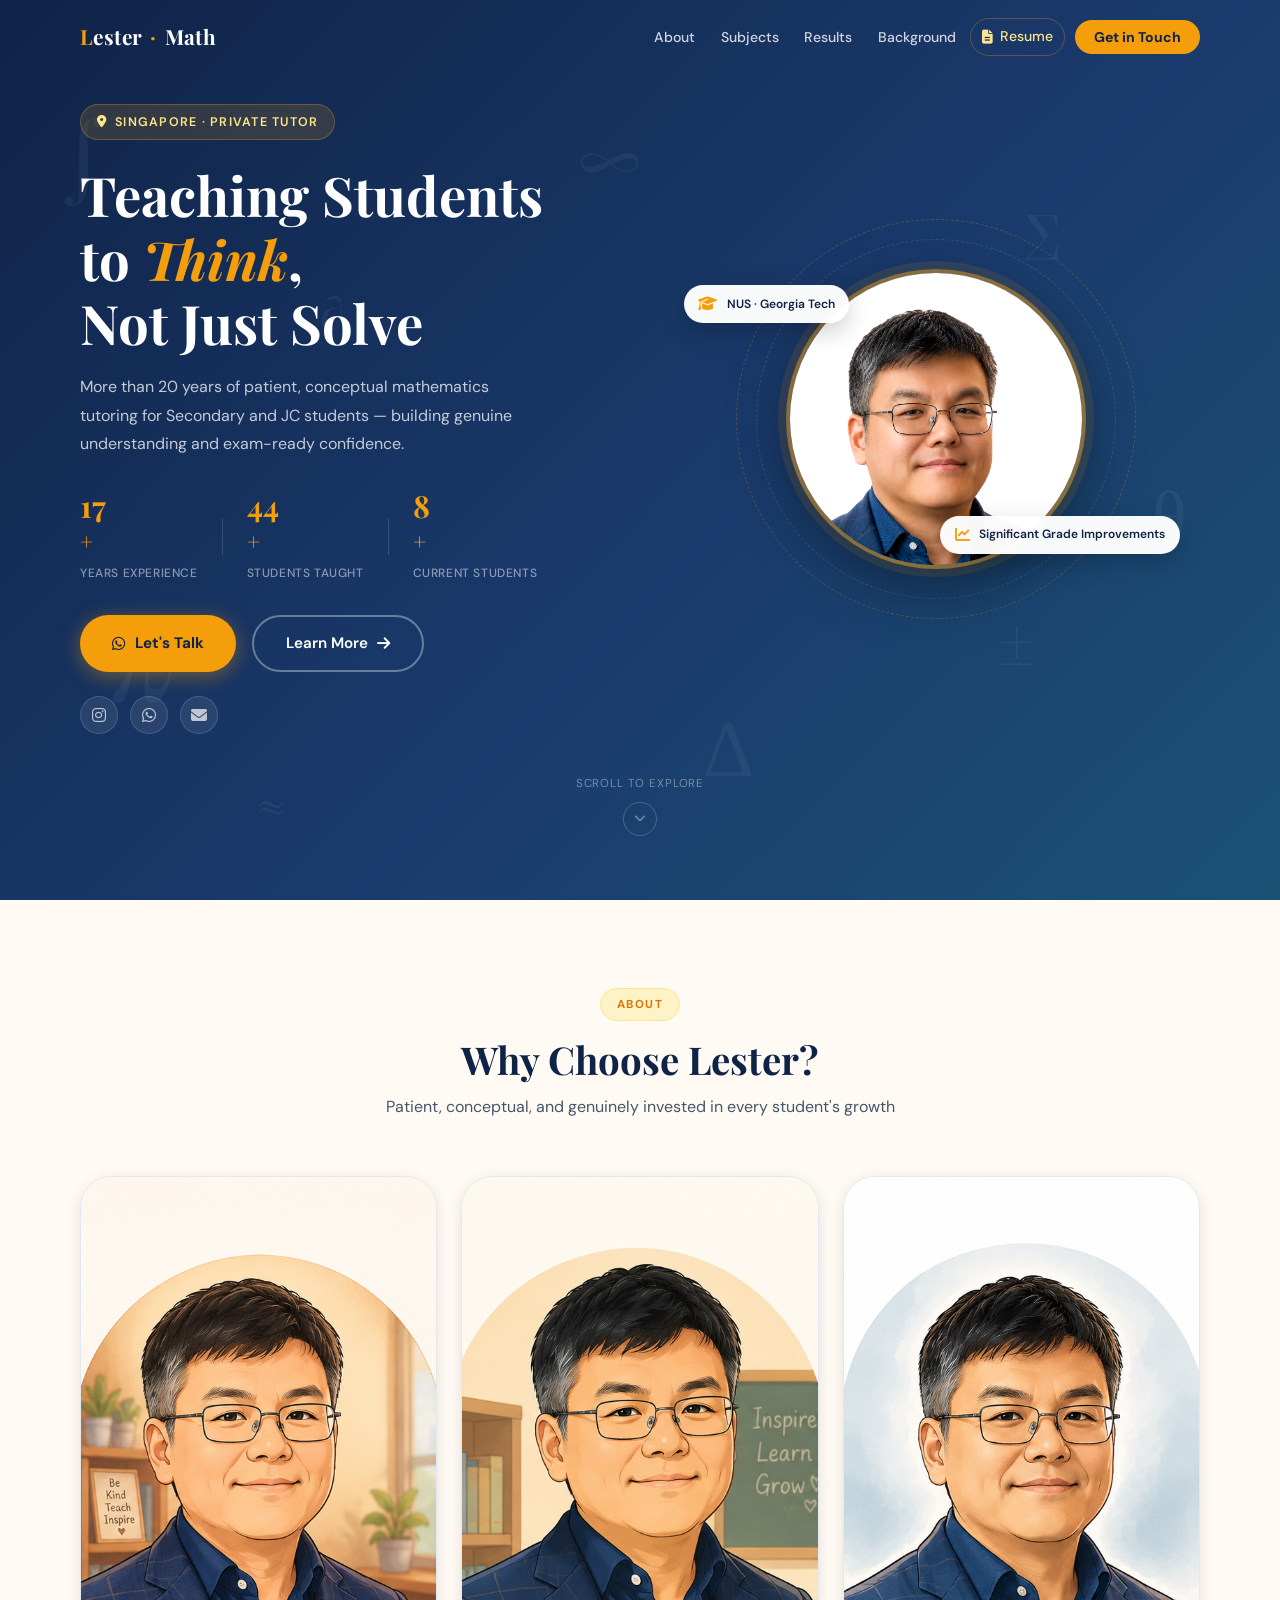
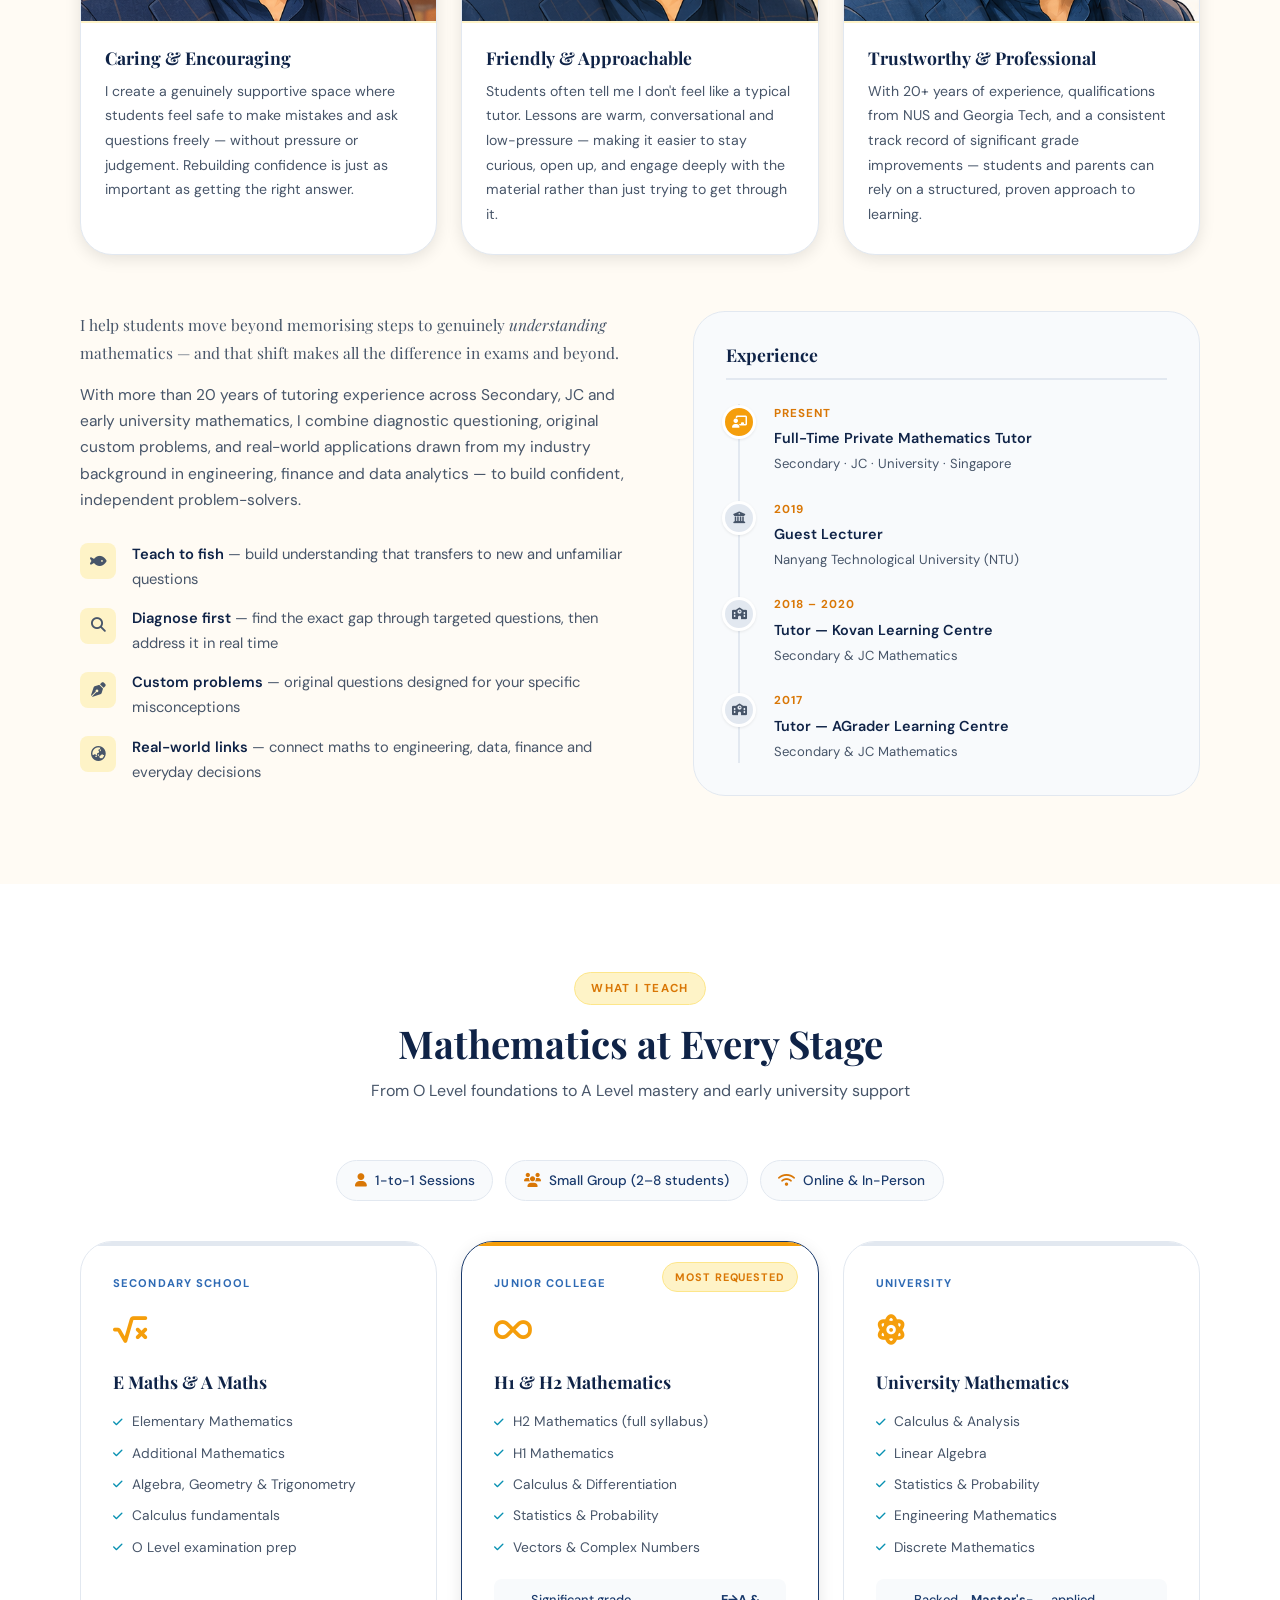
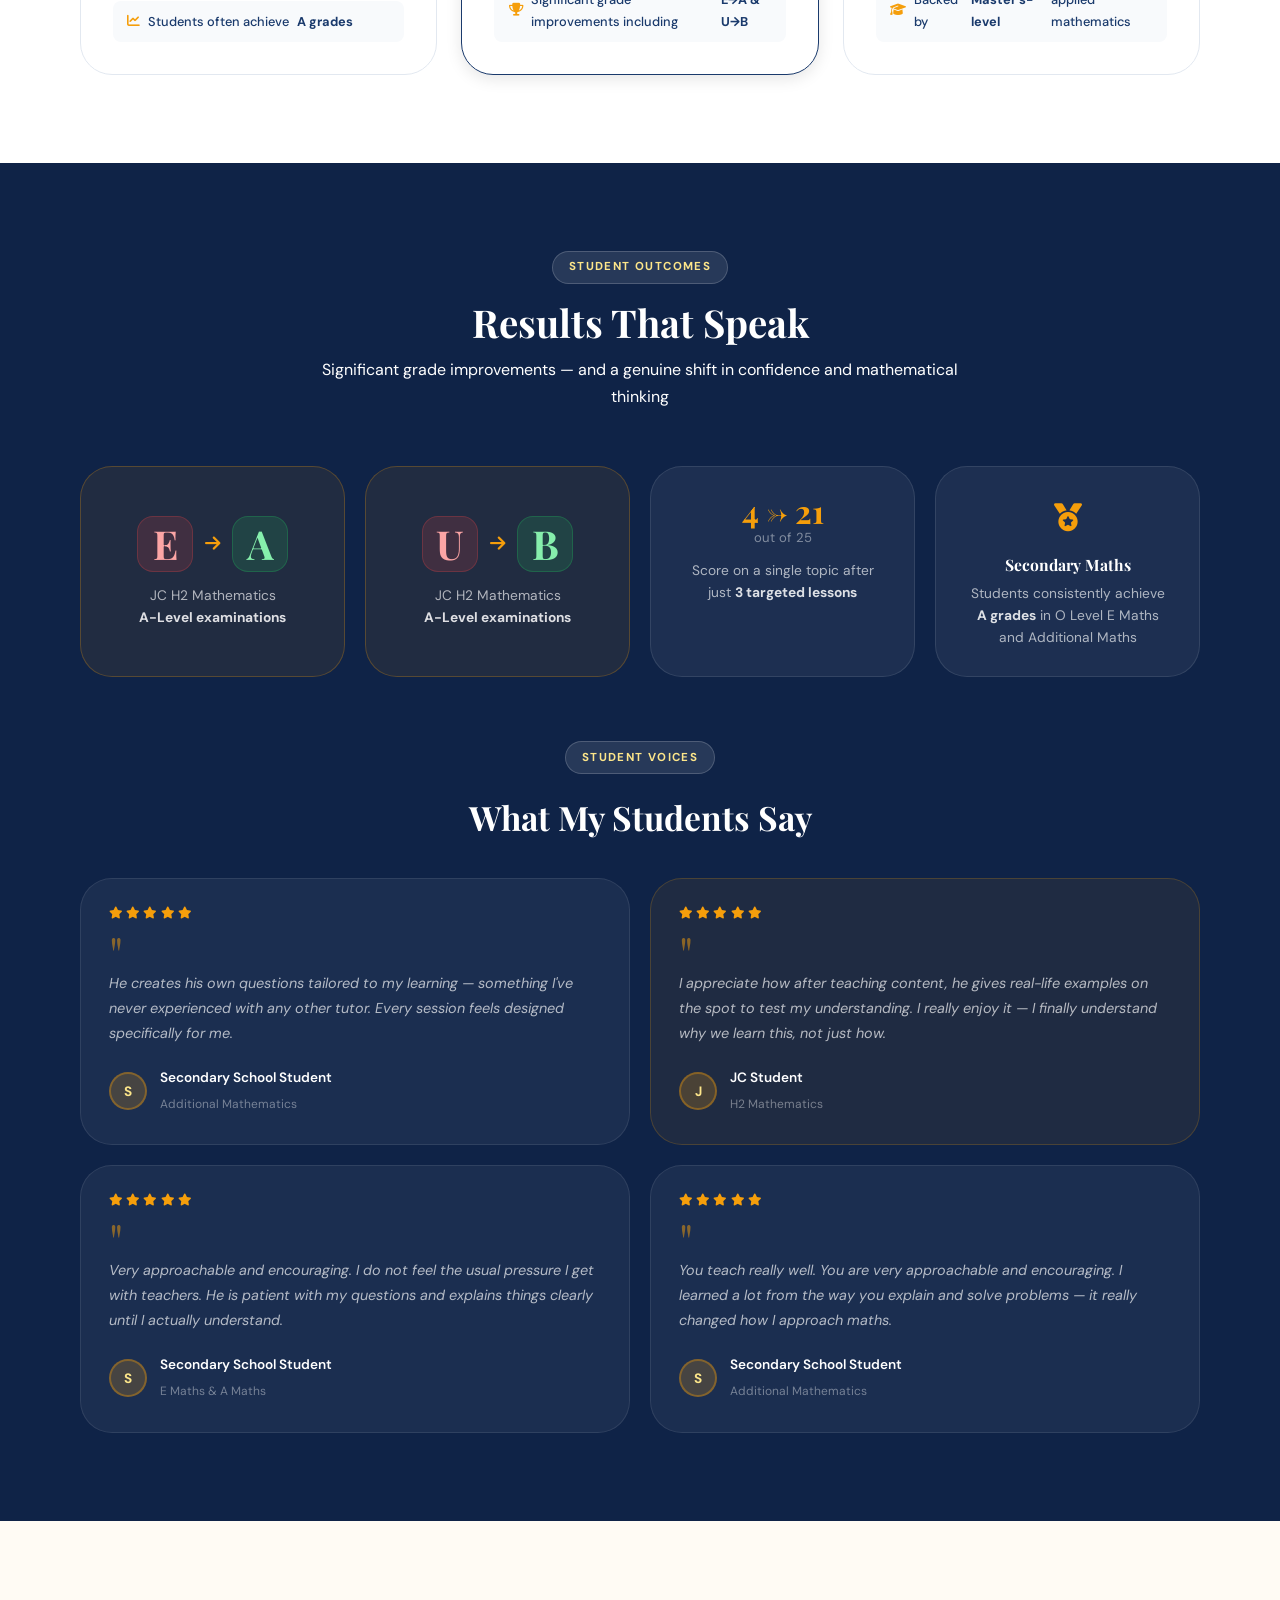
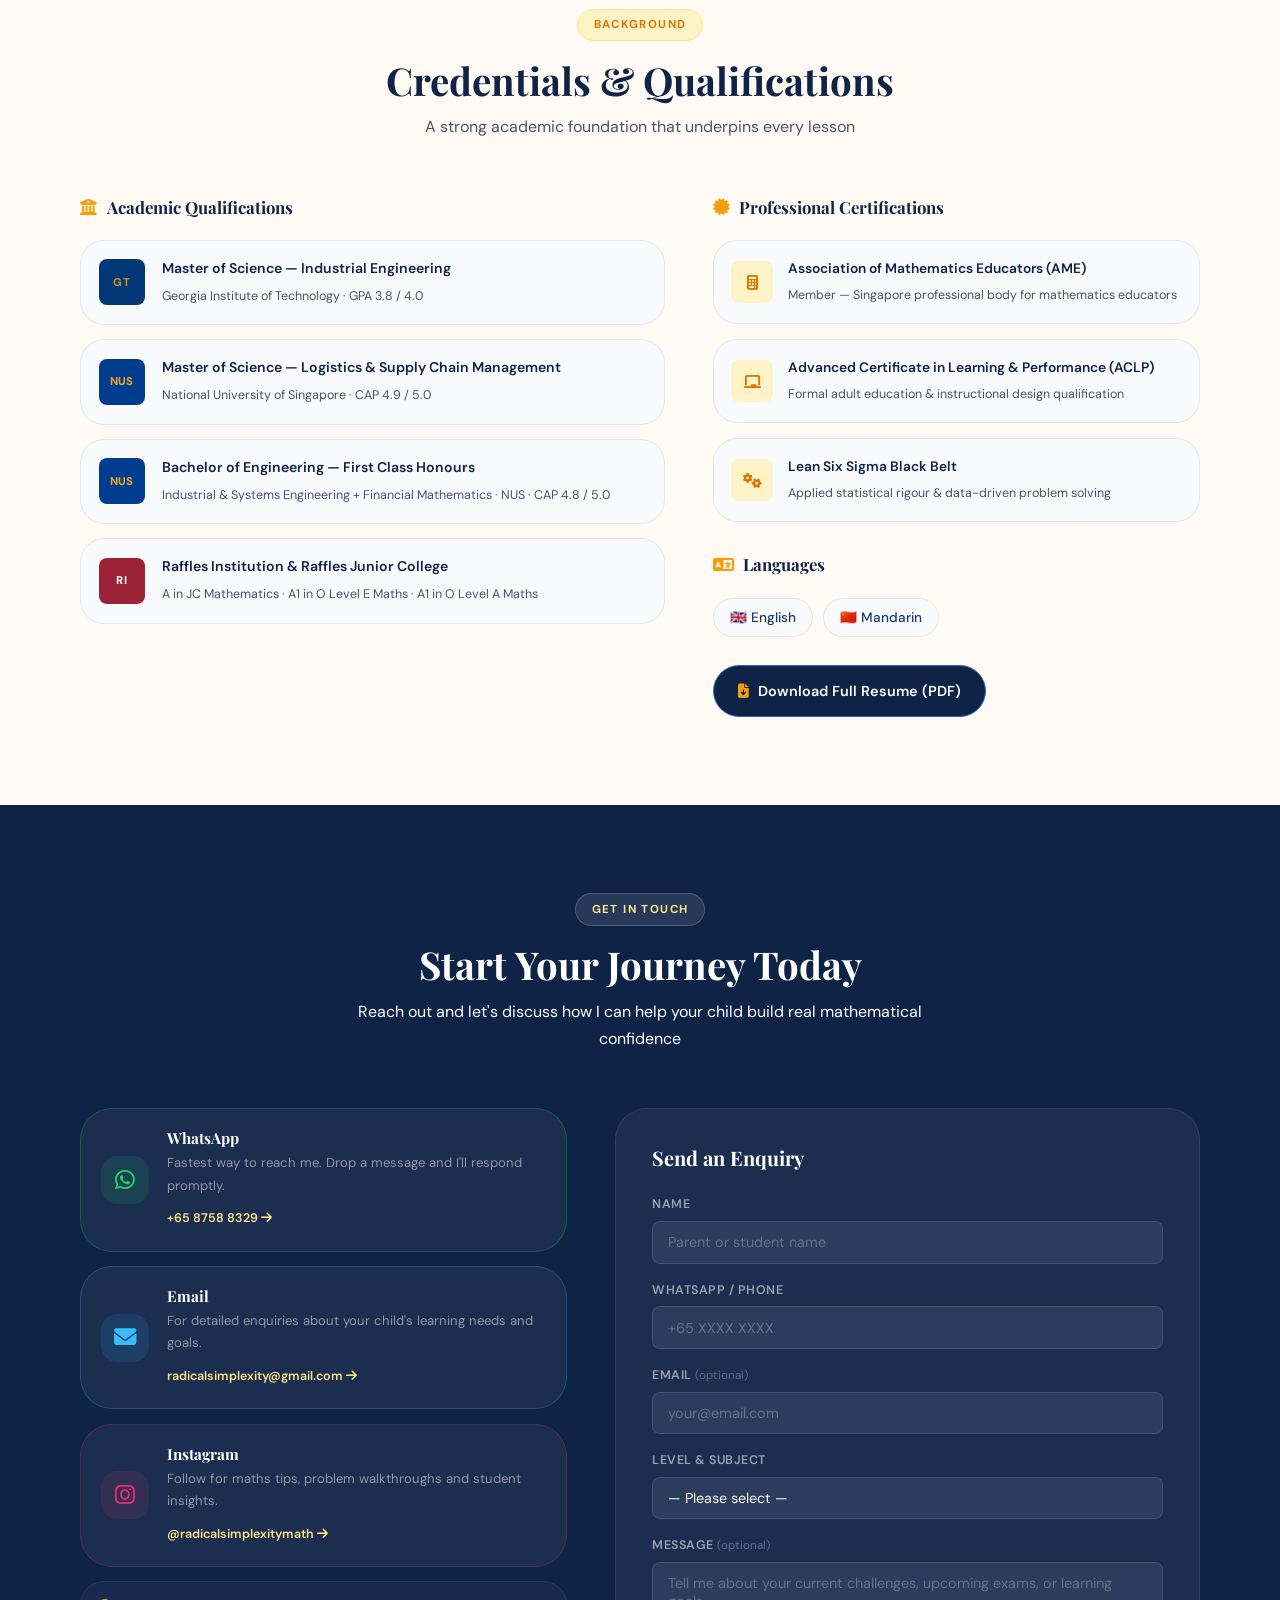
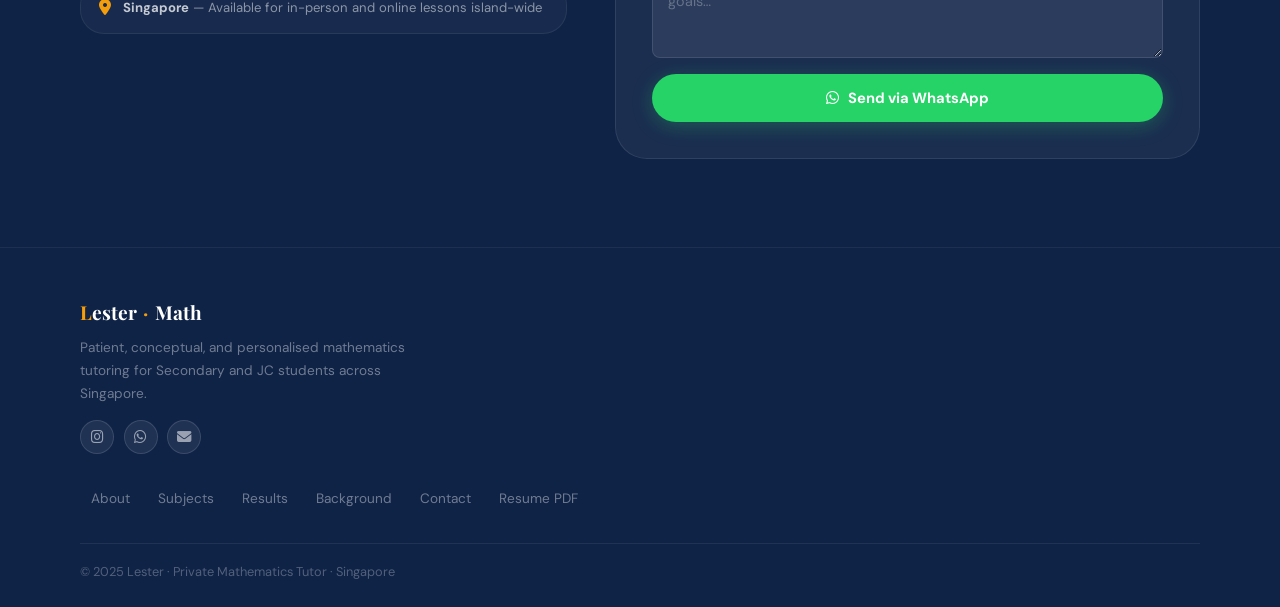
==== index.html @ d04890ad "Portraits: crop illustrations, add persona descriptions as HTML text - Crop each portrait image to s" ====
<!DOCTYPE html>
<html lang="en">
<head>
  <meta charset="UTF-8" />
  <meta name="viewport" content="width=device-width, initial-scale=1.0" />
  <title>Lester | Private Mathematics Tutor Singapore</title>
  <meta name="description" content="Private Mathematics Tutor with 20+ years experience in Singapore. Secondary, JC H1/H2 and university mathematics. Patient, conceptual, and personalised." />

  <!-- Google Fonts -->
  <link rel="preconnect" href="https://fonts.googleapis.com" />
  <link rel="preconnect" href="https://fonts.gstatic.com" crossorigin />
  <link href="https://fonts.googleapis.com/css2?family=Playfair+Display:ital,wght@0,400;0,600;0,700;1,400;1,600&family=DM+Sans:opsz,wght@9..40,300;9..40,400;9..40,500;9..40,600;9..40,700&display=swap" rel="stylesheet" />

  <!-- AOS -->
  <link href="https://unpkg.com/aos@2.3.1/dist/aos.css" rel="stylesheet" />
  <!-- Font Awesome -->
  <link rel="stylesheet" href="https://cdnjs.cloudflare.com/ajax/libs/font-awesome/6.5.0/css/all.min.css" />

  <link rel="stylesheet" href="css/styles.css" />
</head>
<body>

  <!-- ===== NAVBAR ===== -->
  <nav class="navbar" id="navbar">
    <div class="nav-container">
      <a href="#home" class="nav-logo">
        <span class="logo-accent">L</span>ester <span class="logo-dot">·</span> Math
      </a>
      <ul class="nav-links" id="navLinks">
        <li><a href="#about">About</a></li>
        <li><a href="#subjects">Subjects</a></li>
        <li><a href="#results">Results</a></li>
        <li><a href="#qualifications">Background</a></li>
        <li>
          <a href="Input/Final_Lester_Eng_Math_Tutor.pdf" target="_blank" class="nav-resume">
            <i class="fas fa-file-alt"></i> Resume
          </a>
        </li>
        <li><a href="#contact" class="nav-cta">Get in Touch</a></li>
      </ul>
      <button class="hamburger" id="hamburger" aria-label="Toggle menu">
        <span></span><span></span><span></span>
      </button>
    </div>
  </nav>

  <!-- Mobile Menu -->
  <div class="mobile-overlay" id="mobileOverlay"></div>
  <div class="mobile-menu" id="mobileMenu">
    <button class="mobile-close" id="mobileClose"><i class="fas fa-times"></i></button>
    <ul>
      <li><a href="#about">About</a></li>
      <li><a href="#subjects">Subjects</a></li>
      <li><a href="#results">Results</a></li>
      <li><a href="#qualifications">Background</a></li>
      <li><a href="Input/Final_Lester_Eng_Math_Tutor.pdf" target="_blank"><i class="fas fa-file-alt"></i> Resume PDF</a></li>
      <li><a href="#contact" class="mobile-cta">Get in Touch</a></li>
    </ul>
  </div>

  <!-- ===== HERO ===== -->
  <section class="hero" id="home">
    <div class="math-bg" aria-hidden="true">
      <span class="ms ms-1">∫</span>
      <span class="ms ms-2">∑</span>
      <span class="ms ms-3">π</span>
      <span class="ms ms-4">√</span>
      <span class="ms ms-5">∆</span>
      <span class="ms ms-6">∞</span>
      <span class="ms ms-7">≈</span>
      <span class="ms ms-8">θ</span>
      <span class="ms ms-9">∂</span>
      <span class="ms ms-10">±</span>
    </div>

    <div class="hero-container">
      <div class="hero-text">
        <div class="hero-badge">
          <i class="fas fa-map-marker-alt"></i> Singapore · Private Tutor
        </div>
        <h1 class="hero-title">
          Teaching Students<br />to <em>Think</em>,<br />Not Just Solve
        </h1>
        <p class="hero-sub">
          More than 20 years of patient, conceptual mathematics tutoring for
          Secondary and JC students — building genuine understanding and
          exam-ready confidence.
        </p>

        <div class="hero-stats-row">
          <div class="hs-item">
            <span class="hs-num" data-target="20">0</span><span class="hs-plus">+</span>
            <span class="hs-label">Years Experience</span>
          </div>
          <div class="hs-sep"></div>
          <div class="hs-item">
            <span class="hs-num" data-target="50">0</span><span class="hs-plus">+</span>
            <span class="hs-label">Students Taught</span>
          </div>
          <div class="hs-sep"></div>
          <div class="hs-item">
            <span class="hs-num" data-target="10">0</span><span class="hs-plus">+</span>
            <span class="hs-label">Current Students</span>
          </div>
        </div>

        <div class="hero-btns">
          <a href="https://wa.me/6587588329" class="btn-primary" target="_blank" rel="noopener">
            <i class="fab fa-whatsapp"></i> Let's Talk
          </a>
          <a href="#about" class="btn-ghost">
            Learn More <i class="fas fa-arrow-right"></i>
          </a>
        </div>

        <div class="hero-social">
          <a href="https://www.instagram.com/radicalsimplexitymath/" target="_blank" rel="noopener" aria-label="Instagram">
            <i class="fab fa-instagram"></i>
          </a>
          <a href="https://wa.me/6587588329" target="_blank" rel="noopener" aria-label="WhatsApp">
            <i class="fab fa-whatsapp"></i>
          </a>
          <a href="mailto:radicalsimplexity@gmail.com" aria-label="Email">
            <i class="fas fa-envelope"></i>
          </a>
        </div>
      </div>

      <div class="hero-photo-wrap">
        <div class="photo-stage">
          <div class="photo-ring ring-outer"></div>
          <div class="photo-ring ring-inner"></div>
          <div class="photo-glow"></div>
          <div class="photo-circle">
            <img src="Input/Professional Edited Photo.png" alt="Lester — Private Mathematics Tutor" />
          </div>
          <div class="info-badge badge-tl">
            <i class="fas fa-graduation-cap"></i>
            <span>NUS · Georgia Tech</span>
          </div>
          <div class="info-badge badge-br">
            <i class="fas fa-chart-line"></i>
            <span>Significant Grade Improvements</span>
          </div>
        </div>
      </div>
    </div>

    <a href="#about" class="scroll-hint" aria-label="Scroll down">
      <span class="scroll-hint-text">Scroll to explore</span>
      <div class="scroll-arrow"><i class="fas fa-chevron-down"></i></div>
    </a>
  </section>

  <!-- ===== WHY LESTER (replaces About + Philosophy) ===== -->
  <section class="why-lester section-light" id="about">
    <div class="container">
      <div class="section-header" data-aos="fade-up">
        <span class="section-tag">About</span>
        <h2>Why Choose Lester?</h2>
        <p>Patient, conceptual, and genuinely invested in every student's growth</p>
      </div>

      <!-- 3 illustrated portraits with persona descriptions -->
      <div class="portrait-row">
        <div class="portrait-card" data-aos="fade-up" data-aos-delay="100">
          <div class="portrait-img-wrap">
            <img src="Input/Caring and Encouraging.png" alt="Caring and Encouraging" />
          </div>
          <div class="portrait-text">
            <h3>Caring &amp; Encouraging</h3>
            <p>I create a genuinely supportive space where students feel safe to make mistakes and ask questions freely — without pressure or judgement. Rebuilding confidence is just as important as getting the right answer.</p>
          </div>
        </div>

        <div class="portrait-card" data-aos="fade-up" data-aos-delay="200">
          <div class="portrait-img-wrap">
            <img src="Input/Friendly and Approachable.png" alt="Friendly and Approachable" />
          </div>
          <div class="portrait-text">
            <h3>Friendly &amp; Approachable</h3>
            <p>Students often tell me I don't feel like a typical tutor. Lessons are warm, conversational and low-pressure — making it easier to stay curious, open up, and engage deeply with the material rather than just trying to get through it.</p>
          </div>
        </div>

        <div class="portrait-card" data-aos="fade-up" data-aos-delay="300">
          <div class="portrait-img-wrap">
            <img src="Input/Trustworthy and Professional.png" alt="Trustworthy and Professional" />
          </div>
          <div class="portrait-text">
            <h3>Trustworthy &amp; Professional</h3>
            <p>With 20+ years of experience, qualifications from NUS and Georgia Tech, and a consistent track record of significant grade improvements — students and parents can rely on a structured, proven approach to learning.</p>
          </div>
        </div>
      </div>

      <!-- Bio + approach list + experience timeline -->
      <div class="why-bottom">
        <div class="why-bio" data-aos="fade-right" data-aos-delay="100">
          <p class="lead-text">
            I help students move beyond memorising steps to genuinely
            <em>understanding</em> mathematics — and that shift makes all the
            difference in exams and beyond.
          </p>
          <p>
            With more than 20 years of tutoring experience across Secondary, JC and early university mathematics, I combine diagnostic questioning, original custom problems, and real-world applications drawn from my industry background in engineering, finance and data analytics — to build confident, independent problem-solvers.
          </p>

          <ul class="approach-list">
            <li>
              <div class="al-icon"><i class="fas fa-fish"></i></div>
              <div><strong>Teach to fish</strong> — build understanding that transfers to new and unfamiliar questions</div>
            </li>
            <li>
              <div class="al-icon"><i class="fas fa-search"></i></div>
              <div><strong>Diagnose first</strong> — find the exact gap through targeted questions, then address it in real time</div>
            </li>
            <li>
              <div class="al-icon"><i class="fas fa-pen-nib"></i></div>
              <div><strong>Custom problems</strong> — original questions designed for your specific misconceptions</div>
            </li>
            <li>
              <div class="al-icon"><i class="fas fa-globe-asia"></i></div>
              <div><strong>Real-world links</strong> — connect maths to engineering, data, finance and everyday decisions</div>
            </li>
          </ul>
        </div>

        <div class="why-timeline" data-aos="fade-left" data-aos-delay="100">
          <h3 class="tl-heading">Experience</h3>
          <div class="timeline">
            <div class="tl-item tl-current">
              <div class="tl-dot"><i class="fas fa-chalkboard-teacher"></i></div>
              <div class="tl-body">
                <span class="tl-period">Present</span>
                <strong>Full-Time Private Mathematics Tutor</strong>
                <p>Secondary · JC · University · Singapore</p>
              </div>
            </div>
            <div class="tl-item">
              <div class="tl-dot"><i class="fas fa-university"></i></div>
              <div class="tl-body">
                <span class="tl-period">2019</span>
                <strong>Guest Lecturer</strong>
                <p>Nanyang Technological University (NTU)</p>
              </div>
            </div>
            <div class="tl-item">
              <div class="tl-dot"><i class="fas fa-school"></i></div>
              <div class="tl-body">
                <span class="tl-period">2018 – 2020</span>
                <strong>Tutor — Kovan Learning Centre</strong>
                <p>Secondary &amp; JC Mathematics</p>
              </div>
            </div>
            <div class="tl-item">
              <div class="tl-dot"><i class="fas fa-school"></i></div>
              <div class="tl-body">
                <span class="tl-period">2017</span>
                <strong>Tutor — AGrader Learning Centre</strong>
                <p>Secondary &amp; JC Mathematics</p>
              </div>
            </div>
          </div>
        </div>
      </div>
    </div>
  </section>

  <!-- ===== SUBJECTS ===== -->
  <section class="subjects section-white" id="subjects">
    <div class="container">
      <div class="section-header" data-aos="fade-up">
        <span class="section-tag">What I Teach</span>
        <h2>Mathematics at Every Stage</h2>
        <p>From O Level foundations to A Level mastery and early university support</p>
      </div>

      <div class="session-formats" data-aos="fade-up">
        <span class="sf-tag"><i class="fas fa-user"></i> 1-to-1 Sessions</span>
        <span class="sf-tag"><i class="fas fa-users"></i> Small Group (2–8 students)</span>
        <span class="sf-tag"><i class="fas fa-wifi"></i> Online &amp; In-Person</span>
      </div>

      <div class="subjects-grid">
        <div class="subj-card" data-aos="fade-up" data-aos-delay="100">
          <div class="subj-level">Secondary School</div>
          <div class="subj-icon"><i class="fas fa-square-root-alt"></i></div>
          <h3>E Maths &amp; A Maths</h3>
          <ul class="subj-list">
            <li><i class="fas fa-check"></i> Elementary Mathematics</li>
            <li><i class="fas fa-check"></i> Additional Mathematics</li>
            <li><i class="fas fa-check"></i> Algebra, Geometry &amp; Trigonometry</li>
            <li><i class="fas fa-check"></i> Calculus fundamentals</li>
            <li><i class="fas fa-check"></i> O Level examination prep</li>
          </ul>
          <div class="subj-result">
            <i class="fas fa-chart-line"></i> Students often achieve <strong>A grades</strong>
          </div>
        </div>

        <div class="subj-card subj-featured" data-aos="fade-up" data-aos-delay="200">
          <div class="subj-badge">Most Requested</div>
          <div class="subj-level">Junior College</div>
          <div class="subj-icon"><i class="fas fa-infinity"></i></div>
          <h3>H1 &amp; H2 Mathematics</h3>
          <ul class="subj-list">
            <li><i class="fas fa-check"></i> H2 Mathematics (full syllabus)</li>
            <li><i class="fas fa-check"></i> H1 Mathematics</li>
            <li><i class="fas fa-check"></i> Calculus &amp; Differentiation</li>
            <li><i class="fas fa-check"></i> Statistics &amp; Probability</li>
            <li><i class="fas fa-check"></i> Vectors &amp; Complex Numbers</li>
          </ul>
          <div class="subj-result">
            <i class="fas fa-trophy"></i> Significant grade improvements including <strong>E→A &amp; U→B</strong>
          </div>
        </div>

        <div class="subj-card" data-aos="fade-up" data-aos-delay="300">
          <div class="subj-level">University</div>
          <div class="subj-icon"><i class="fas fa-atom"></i></div>
          <h3>University Mathematics</h3>
          <ul class="subj-list">
            <li><i class="fas fa-check"></i> Calculus &amp; Analysis</li>
            <li><i class="fas fa-check"></i> Linear Algebra</li>
            <li><i class="fas fa-check"></i> Statistics &amp; Probability</li>
            <li><i class="fas fa-check"></i> Engineering Mathematics</li>
            <li><i class="fas fa-check"></i> Discrete Mathematics</li>
          </ul>
          <div class="subj-result">
            <i class="fas fa-graduation-cap"></i> Backed by <strong>Master's-level</strong> applied mathematics
          </div>
        </div>
      </div>
    </div>
  </section>

  <!-- ===== RESULTS & STUDENT VOICES (merged) ===== -->
  <section class="results-testi section-dark" id="results">
    <div class="container">

      <!-- Results -->
      <div class="section-header light" data-aos="fade-up">
        <span class="section-tag">Student Outcomes</span>
        <h2>Results That Speak</h2>
        <p>Significant grade improvements — and a genuine shift in confidence and mathematical thinking</p>
      </div>

      <div class="results-grid">
        <div class="res-card res-hero" data-aos="zoom-in" data-aos-delay="100">
          <div class="res-grade-row">
            <span class="res-grade from">E</span>
            <i class="fas fa-arrow-right res-arrow"></i>
            <span class="res-grade to">A</span>
          </div>
          <p>JC H2 Mathematics<br /><strong>A-Level examinations</strong></p>
        </div>

        <div class="res-card res-hero" data-aos="zoom-in" data-aos-delay="200">
          <div class="res-grade-row">
            <span class="res-grade from">U</span>
            <i class="fas fa-arrow-right res-arrow"></i>
            <span class="res-grade to">B</span>
          </div>
          <p>JC H2 Mathematics<br /><strong>A-Level examinations</strong></p>
        </div>

        <div class="res-card" data-aos="fade-up" data-aos-delay="300">
          <div class="res-big-num">4 → 21</div>
          <div class="res-unit">out of 25</div>
          <p>Score on a single topic after just <strong>3 targeted lessons</strong></p>
        </div>

        <div class="res-card" data-aos="fade-up" data-aos-delay="400">
          <div class="res-icon"><i class="fas fa-medal"></i></div>
          <h3>Secondary Maths</h3>
          <p>Students consistently achieve <strong>A grades</strong> in O Level E Maths and Additional Maths</p>
        </div>
      </div>

      <!-- Divider into testimonials -->
      <div class="rt-divider" data-aos="fade-up">
        <span class="section-tag light">Student Voices</span>
        <h2>What My Students Say</h2>
      </div>

      <div class="testi-grid">
        <div class="testi-card" data-aos="fade-up" data-aos-delay="100">
          <div class="testi-stars">
            <i class="fas fa-star"></i><i class="fas fa-star"></i><i class="fas fa-star"></i><i class="fas fa-star"></i><i class="fas fa-star"></i>
          </div>
          <div class="testi-quote">"</div>
          <p>He creates his own questions tailored to my learning — something I've never experienced with any other tutor. Every session feels designed specifically for me.</p>
          <div class="testi-author">
            <div class="testi-avatar">S</div>
            <div class="testi-info">
              <strong>Secondary School Student</strong>
              <span>Additional Mathematics</span>
            </div>
          </div>
        </div>

        <div class="testi-card testi-featured" data-aos="fade-up" data-aos-delay="200">
          <div class="testi-stars">
            <i class="fas fa-star"></i><i class="fas fa-star"></i><i class="fas fa-star"></i><i class="fas fa-star"></i><i class="fas fa-star"></i>
          </div>
          <div class="testi-quote">"</div>
          <p>I appreciate how after teaching content, he gives real-life examples on the spot to test my understanding. I really enjoy it — I finally understand <em>why</em> we learn this, not just how.</p>
          <div class="testi-author">
            <div class="testi-avatar">J</div>
            <div class="testi-info">
              <strong>JC Student</strong>
              <span>H2 Mathematics</span>
            </div>
          </div>
        </div>

        <div class="testi-card" data-aos="fade-up" data-aos-delay="300">
          <div class="testi-stars">
            <i class="fas fa-star"></i><i class="fas fa-star"></i><i class="fas fa-star"></i><i class="fas fa-star"></i><i class="fas fa-star"></i>
          </div>
          <div class="testi-quote">"</div>
          <p>Very approachable and encouraging. I do not feel the usual pressure I get with teachers. He is patient with my questions and explains things clearly until I actually understand.</p>
          <div class="testi-author">
            <div class="testi-avatar">S</div>
            <div class="testi-info">
              <strong>Secondary School Student</strong>
              <span>E Maths &amp; A Maths</span>
            </div>
          </div>
        </div>

        <div class="testi-card" data-aos="fade-up" data-aos-delay="400">
          <div class="testi-stars">
            <i class="fas fa-star"></i><i class="fas fa-star"></i><i class="fas fa-star"></i><i class="fas fa-star"></i><i class="fas fa-star"></i>
          </div>
          <div class="testi-quote">"</div>
          <p>You teach really well. You are very approachable and encouraging. I learned a lot from the way you explain and solve problems — it really changed how I approach maths.</p>
          <div class="testi-author">
            <div class="testi-avatar">S</div>
            <div class="testi-info">
              <strong>Secondary School Student</strong>
              <span>Additional Mathematics</span>
            </div>
          </div>
        </div>
      </div>

    </div>
  </section>

  <!-- ===== BACKGROUND ===== -->
  <section class="qualifications section-light" id="qualifications">
    <div class="container">
      <div class="section-header" data-aos="fade-up">
        <span class="section-tag">Background</span>
        <h2>Credentials &amp; Qualifications</h2>
        <p>A strong academic foundation that underpins every lesson</p>
      </div>

      <div class="qual-grid">
        <div class="qual-block" data-aos="fade-right" data-aos-delay="100">
          <h3 class="qual-block-title"><i class="fas fa-university"></i> Academic Qualifications</h3>
          <div class="qual-list">
            <div class="qual-item">
              <div class="qual-logo gt">GT</div>
              <div class="qual-detail">
                <strong>Master of Science — Industrial Engineering</strong>
                <span>Georgia Institute of Technology · GPA 3.8 / 4.0</span>
              </div>
            </div>
            <div class="qual-item">
              <div class="qual-logo nus">NUS</div>
              <div class="qual-detail">
                <strong>Master of Science — Logistics &amp; Supply Chain Management</strong>
                <span>National University of Singapore · CAP 4.9 / 5.0</span>
              </div>
            </div>
            <div class="qual-item">
              <div class="qual-logo nus">NUS</div>
              <div class="qual-detail">
                <strong>Bachelor of Engineering — First Class Honours</strong>
                <span>Industrial &amp; Systems Engineering + Financial Mathematics · NUS · CAP 4.8 / 5.0</span>
              </div>
            </div>
            <div class="qual-item">
              <div class="qual-logo ri">RI</div>
              <div class="qual-detail">
                <strong>Raffles Institution &amp; Raffles Junior College</strong>
                <span>A in JC Mathematics · A1 in O Level E Maths · A1 in O Level A Maths</span>
              </div>
            </div>
          </div>
        </div>

        <div class="qual-right" data-aos="fade-left" data-aos-delay="100">
          <h3 class="qual-block-title"><i class="fas fa-certificate"></i> Professional Certifications</h3>
          <div class="cert-list">
            <div class="cert-item">
              <div class="cert-icon-wrap"><i class="fas fa-calculator"></i></div>
              <div class="cert-detail">
                <strong>Association of Mathematics Educators (AME)</strong>
                <span>Member — Singapore professional body for mathematics educators</span>
              </div>
            </div>
            <div class="cert-item">
              <div class="cert-icon-wrap"><i class="fas fa-chalkboard"></i></div>
              <div class="cert-detail">
                <strong>Advanced Certificate in Learning &amp; Performance (ACLP)</strong>
                <span>Formal adult education &amp; instructional design qualification</span>
              </div>
            </div>
            <div class="cert-item">
              <div class="cert-icon-wrap"><i class="fas fa-cogs"></i></div>
              <div class="cert-detail">
                <strong>Lean Six Sigma Black Belt</strong>
                <span>Applied statistical rigour &amp; data-driven problem solving</span>
              </div>
            </div>
          </div>

          <div class="lang-block">
            <h3 class="qual-block-title" style="margin-top:2rem;"><i class="fas fa-language"></i> Languages</h3>
            <div class="lang-tags">
              <span class="lang-tag">🇬🇧 English</span>
              <span class="lang-tag">🇨🇳 Mandarin</span>
            </div>
          </div>

          <a href="Input/Final_Lester_Eng_Math_Tutor.pdf" target="_blank" class="btn-resume-dl">
            <i class="fas fa-file-download"></i> Download Full Resume (PDF)
          </a>
        </div>
      </div>
    </div>
  </section>

  <!-- ===== CONTACT ===== -->
  <section class="contact section-dark" id="contact">
    <div class="container">
      <div class="section-header light" data-aos="fade-up">
        <span class="section-tag">Get in Touch</span>
        <h2>Start Your Journey Today</h2>
        <p>Reach out and let's discuss how I can help your child build real mathematical confidence</p>
      </div>

      <div class="contact-grid">
        <div class="contact-left" data-aos="fade-right" data-aos-delay="100">
          <a href="https://wa.me/6587588329" class="contact-card whatsapp-card" target="_blank" rel="noopener">
            <div class="cc-icon"><i class="fab fa-whatsapp"></i></div>
            <div class="cc-content">
              <h3>WhatsApp</h3>
              <p>Fastest way to reach me. Drop a message and I'll respond promptly.</p>
              <span class="cc-action">+65 8758 8329 <i class="fas fa-arrow-right"></i></span>
            </div>
          </a>

          <a href="mailto:radicalsimplexity@gmail.com" class="contact-card email-card">
            <div class="cc-icon"><i class="fas fa-envelope"></i></div>
            <div class="cc-content">
              <h3>Email</h3>
              <p>For detailed enquiries about your child's learning needs and goals.</p>
              <span class="cc-action">radicalsimplexity@gmail.com <i class="fas fa-arrow-right"></i></span>
            </div>
          </a>

          <a href="https://www.instagram.com/radicalsimplexitymath/" class="contact-card instagram-card" target="_blank" rel="noopener">
            <div class="cc-icon"><i class="fab fa-instagram"></i></div>
            <div class="cc-content">
              <h3>Instagram</h3>
              <p>Follow for maths tips, problem walkthroughs and student insights.</p>
              <span class="cc-action">@radicalsimplexitymath <i class="fas fa-arrow-right"></i></span>
            </div>
          </a>

          <div class="contact-note">
            <i class="fas fa-map-marker-alt"></i>
            <p><strong>Singapore</strong> — Available for in-person and online lessons island-wide</p>
          </div>
        </div>

        <div class="contact-right" data-aos="fade-left" data-aos-delay="100">
          <form class="enquiry-form" id="enquiryForm">
            <h3>Send an Enquiry</h3>
            <div class="fg">
              <label>Name</label>
              <input type="text" id="fname" placeholder="Parent or student name" required />
            </div>
            <div class="fg">
              <label>WhatsApp / Phone</label>
              <input type="tel" id="fphone" placeholder="+65 XXXX XXXX" required />
            </div>
            <div class="fg">
              <label>Email <span class="optional">(optional)</span></label>
              <input type="email" id="femail" placeholder="your@email.com" />
            </div>
            <div class="fg">
              <label>Level &amp; Subject</label>
              <select id="flevel">
                <option value="">— Please select —</option>
                <option>Secondary — Elementary Mathematics</option>
                <option>Secondary — Additional Mathematics</option>
                <option>JC — H1 Mathematics</option>
                <option>JC — H2 Mathematics</option>
                <option>University Mathematics</option>
              </select>
            </div>
            <div class="fg">
              <label>Message <span class="optional">(optional)</span></label>
              <textarea id="fmsg" placeholder="Tell me about your current challenges, upcoming exams, or learning goals…" rows="4"></textarea>
            </div>
            <button type="submit" class="btn-submit">
              <i class="fab fa-whatsapp"></i> Send via WhatsApp
            </button>
          </form>
        </div>
      </div>
    </div>
  </section>

  <!-- ===== FOOTER ===== -->
  <footer class="footer">
    <div class="footer-inner">
      <div class="footer-brand">
        <div class="footer-logo">
          <span class="logo-accent">L</span>ester <span class="logo-dot">·</span> Math
        </div>
        <p>Patient, conceptual, and personalised mathematics tutoring for Secondary and JC students across Singapore.</p>
        <div class="footer-social">
          <a href="https://www.instagram.com/radicalsimplexitymath/" target="_blank" rel="noopener" aria-label="Instagram"><i class="fab fa-instagram"></i></a>
          <a href="https://wa.me/6587588329" target="_blank" rel="noopener" aria-label="WhatsApp"><i class="fab fa-whatsapp"></i></a>
          <a href="mailto:radicalsimplexity@gmail.com" aria-label="Email"><i class="fas fa-envelope"></i></a>
        </div>
      </div>

      <nav class="footer-nav">
        <a href="#about">About</a>
        <a href="#subjects">Subjects</a>
        <a href="#results">Results</a>
        <a href="#qualifications">Background</a>
        <a href="#contact">Contact</a>
        <a href="Input/Final_Lester_Eng_Math_Tutor.pdf" target="_blank">Resume PDF</a>
      </nav>

      <div class="footer-bottom">
        <p>© 2025 Lester · Private Mathematics Tutor · Singapore</p>
      </div>
    </div>
  </footer>

  <script src="https://unpkg.com/aos@2.3.1/dist/aos.js"></script>
  <script src="js/script.js"></script>
</body>
</html>
---- css/styles.css ----
/* ============================================================
   LESTER · MATH TUTOR — Stylesheet
   Palette: Navy Trust + Warm Amber + Cream Warmth
   Fonts:   Playfair Display (headings) · DM Sans (body)
   ============================================================ */

/* ===== 1. VARIABLES ===== */
:root {
  --navy:       #1A3A6C;
  --navy-dark:  #0F2347;
  --navy-mid:   #234E8C;
  --navy-light: #2E6AB4;

  --amber:      #F59E0B;
  --amber-dark: #D97706;
  --amber-light:#FDE68A;
  --amber-pale: #FEF3C7;

  --teal:       #0891B2;
  --teal-light: #38BDF8;

  --cream:      #FFFBF4;
  --warm-white: #FEF9F0;
  --gray-50:    #F8FAFC;
  --gray-100:   #F1F5F9;
  --gray-200:   #E2E8F0;
  --gray-400:   #94A3B8;
  --gray-600:   #475569;
  --gray-800:   #1E293B;
  --white:      #FFFFFF;

  --font-serif: 'Playfair Display', Georgia, serif;
  --font-sans:  'DM Sans', system-ui, sans-serif;

  --section-pad: 5.5rem 0;

  --shadow-sm:  0 1px 3px rgba(0,0,0,.08);
  --shadow-md:  0 4px 16px rgba(0,0,0,.10);
  --shadow-lg:  0 10px 40px rgba(0,0,0,.14);
  --shadow-xl:  0 20px 60px rgba(0,0,0,.18);

  --r-sm:   .5rem;
  --r-md:   1rem;
  --r-lg:   1.5rem;
  --r-xl:   2rem;
  --r-full: 999px;

  --ease: cubic-bezier(.4,0,.2,1);
  --tr:   .25s var(--ease);
}

/* ===== 2. RESET & BASE ===== */
*, *::before, *::after { box-sizing: border-box; margin: 0; padding: 0; }
html { scroll-behavior: smooth; font-size: 16px; }
body {
  font-family: var(--font-sans);
  color: var(--gray-800);
  background: var(--cream);
  line-height: 1.7;
  overflow-x: hidden;
}
img { max-width: 100%; height: auto; display: block; }
a { text-decoration: none; color: inherit; }
ul { list-style: none; }

/* ===== 3. TYPOGRAPHY ===== */
h1,h2,h3,h4 {
  font-family: var(--font-serif);
  line-height: 1.25;
  color: var(--navy-dark);
}

/* ===== 4. LAYOUT ===== */
.container { width: min(1120px, 92vw); margin-inline: auto; }

.section-light  { background: var(--cream); }
.section-white  { background: var(--white); }
.section-warm   { background: var(--warm-white); }
.section-dark   { background: var(--navy-dark); }

section { padding: var(--section-pad); }

/* ===== 5. SECTION HEADER ===== */
.section-header {
  text-align: center;
  max-width: 640px;
  margin: 0 auto 3.5rem;
}
.section-header.light h2,
.section-header.light p { color: var(--white); }
.section-header.light .section-tag {
  background: rgba(255,255,255,.1);
  color: var(--amber-light);
  border-color: rgba(255,255,255,.18);
}
.section-tag {
  display: inline-block;
  font-size: .72rem;
  font-weight: 700;
  letter-spacing: .12em;
  text-transform: uppercase;
  background: var(--amber-pale);
  color: var(--amber-dark);
  border: 1px solid var(--amber-light);
  padding: .35rem 1rem;
  border-radius: var(--r-full);
  margin-bottom: .9rem;
}
.section-tag.light {
  background: rgba(255,255,255,.1);
  color: var(--amber-light);
  border-color: rgba(255,255,255,.18);
}
.section-header h2 { font-size: clamp(1.75rem, 3.5vw, 2.4rem); margin-bottom: .6rem; }
.section-header p  { color: var(--gray-600); font-size: 1rem; }

/* ===== 6. BUTTONS ===== */
.btn-primary {
  display: inline-flex; align-items: center; gap: .6rem;
  padding: .85rem 2rem;
  background: var(--amber); color: var(--navy-dark);
  font-family: var(--font-sans); font-weight: 700; font-size: .95rem;
  border-radius: var(--r-full);
  box-shadow: 0 4px 20px rgba(245,158,11,.4);
  transition: var(--tr);
}
.btn-primary:hover { background: var(--amber-dark); transform: translateY(-2px); box-shadow: 0 8px 28px rgba(245,158,11,.5); }

.btn-ghost {
  display: inline-flex; align-items: center; gap: .6rem;
  padding: .85rem 2rem;
  background: transparent; color: var(--white);
  font-family: var(--font-sans); font-weight: 600; font-size: .95rem;
  border: 2px solid rgba(255,255,255,.35);
  border-radius: var(--r-full);
  transition: var(--tr);
}
.btn-ghost:hover { background: rgba(255,255,255,.08); border-color: rgba(255,255,255,.7); transform: translateY(-2px); }

/* ===== 7. NAVBAR ===== */
.navbar {
  position: fixed; top: 0; left: 0; right: 0; z-index: 1000;
  padding: 1.1rem 0;
  transition: background var(--tr), box-shadow var(--tr), padding var(--tr);
}
.navbar.scrolled {
  background: rgba(15,35,71,.97);
  backdrop-filter: blur(16px);
  box-shadow: 0 2px 24px rgba(0,0,0,.25);
  padding: .65rem 0;
}
.nav-container {
  display: flex; align-items: center; justify-content: space-between;
  width: min(1120px, 92vw); margin-inline: auto;
}
.nav-logo {
  font-family: var(--font-serif);
  font-size: 1.3rem; font-weight: 700;
  color: var(--white); letter-spacing: .02em;
}
.logo-accent { color: var(--amber); }
.logo-dot    { color: var(--amber); margin: 0 .15rem; }

.nav-links { display: flex; align-items: center; gap: .2rem; }
.nav-links a {
  color: rgba(255,255,255,.8); font-size: .88rem; font-weight: 500;
  padding: .4rem .7rem; border-radius: var(--r-sm); transition: var(--tr);
}
.nav-links a:hover { color: var(--white); background: rgba(255,255,255,.08); }

.nav-resume {
  display: inline-flex; align-items: center; gap: .4rem;
  color: var(--amber-light) !important;
  border: 1px solid rgba(245,158,11,.3) !important;
  border-radius: var(--r-full) !important;
}
.nav-resume:hover { background: rgba(245,158,11,.1) !important; border-color: var(--amber) !important; }

.nav-cta {
  background: var(--amber) !important; color: var(--navy-dark) !important;
  font-weight: 700 !important; padding: .5rem 1.2rem !important;
  border-radius: var(--r-full) !important; margin-left: .4rem;
}
.nav-cta:hover { background: var(--amber-dark) !important; transform: translateY(-1px); box-shadow: 0 4px 16px rgba(245,158,11,.4); }

/* Hamburger */
.hamburger { display: none; flex-direction: column; gap: 5px; background: none; border: none; cursor: pointer; padding: .25rem; }
.hamburger span { display: block; width: 24px; height: 2px; background: var(--white); border-radius: 2px; transition: var(--tr); }

/* Mobile menu */
.mobile-overlay { display: none; position: fixed; inset: 0; background: rgba(0,0,0,.5); z-index: 1001; opacity: 0; transition: opacity var(--tr); }
.mobile-overlay.show { display: block; opacity: 1; }
.mobile-menu {
  position: fixed; top: 0; right: 0; width: min(320px, 85vw); height: 100%;
  background: var(--navy-dark); z-index: 1002; padding: 5rem 2rem 3rem;
  transform: translateX(100%); transition: transform .35s var(--ease);
}
.mobile-menu.open { transform: translateX(0); }
.mobile-close { position: absolute; top: 1.25rem; right: 1.25rem; background: none; border: none; color: var(--white); font-size: 1.4rem; cursor: pointer; opacity: .7; transition: var(--tr); }
.mobile-close:hover { opacity: 1; }
.mobile-menu ul { display: flex; flex-direction: column; gap: .5rem; }
.mobile-menu a { display: block; color: rgba(255,255,255,.85); font-size: 1.05rem; font-weight: 500; padding: .75rem 1rem; border-radius: var(--r-sm); transition: var(--tr); }
.mobile-menu a:hover { background: rgba(255,255,255,.08); color: var(--white); }
.mobile-cta { background: var(--amber) !important; color: var(--navy-dark) !important; font-weight: 700 !important; text-align: center; margin-top: 1rem; border-radius: var(--r-full) !important; }

/* ===== 8. HERO ===== */
.hero {
  position: relative; min-height: 100vh;
  background: linear-gradient(135deg, var(--navy-dark) 0%, var(--navy) 55%, #1a5276 100%);
  display: flex; flex-direction: column; overflow: hidden; padding: 6rem 0 4rem;
}
.math-bg { position: absolute; inset: 0; pointer-events: none; overflow: hidden; }
.ms { position: absolute; font-family: var(--font-serif); color: rgba(255,255,255,.05); user-select: none; animation: floatSym 10s ease-in-out infinite; }
.ms-1  { font-size: 6rem;   top: 8%;  left: 5%;  animation-delay: 0s;   animation-duration: 9s;  }
.ms-2  { font-size: 4rem;   top: 20%; left: 80%; animation-delay: 1.5s; animation-duration: 11s; }
.ms-3  { font-size: 8rem;   top: 60%; left: 8%;  animation-delay: 3s;   animation-duration: 8s;  }
.ms-4  { font-size: 3.5rem; top: 40%; left: 70%; animation-delay: .5s;  animation-duration: 12s; }
.ms-5  { font-size: 5rem;   top: 75%; left: 55%; animation-delay: 2s;   animation-duration: 10s; }
.ms-6  { font-size: 5rem;   top: 10%; left: 45%; animation-delay: 4s;   animation-duration: 9s;  }
.ms-7  { font-size: 3rem;   top: 85%; left: 20%; animation-delay: 1s;   animation-duration: 13s; }
.ms-8  { font-size: 4.5rem; top: 50%; left: 90%; animation-delay: 2.5s; animation-duration: 8s;  }
.ms-9  { font-size: 3rem;   top: 30%; left: 25%; animation-delay: 3.5s; animation-duration: 11s; }
.ms-10 { font-size: 4rem;   top: 65%; left: 78%; animation-delay: .8s;  animation-duration: 10s; }
@keyframes floatSym {
  0%, 100% { transform: translateY(0) rotate(0deg); opacity: .05; }
  50%       { transform: translateY(-18px) rotate(8deg); opacity: .08; }
}

.hero-container {
  width: min(1120px, 92vw); margin: auto;
  display: grid; grid-template-columns: 1fr 1fr;
  align-items: center; gap: 4rem;
  position: relative; z-index: 1; flex: 1;
}
.hero-text { color: var(--white); }
.hero-badge {
  display: inline-flex; align-items: center; gap: .5rem;
  font-size: .78rem; font-weight: 600; letter-spacing: .1em; text-transform: uppercase;
  color: var(--amber-light);
  background: rgba(245,158,11,.15); border: 1px solid rgba(245,158,11,.3);
  padding: .4rem 1rem; border-radius: var(--r-full); margin-bottom: 1.4rem;
}
.hero-title {
  font-family: var(--font-serif); font-size: clamp(2.2rem, 4.5vw, 3.4rem);
  font-weight: 700; line-height: 1.18; color: var(--white); margin-bottom: 1.1rem;
}
.hero-title em { font-style: italic; color: var(--amber); }
.hero-sub { font-size: 1rem; color: rgba(255,255,255,.75); max-width: 460px; line-height: 1.8; margin-bottom: 2rem; }

.hero-stats-row { display: flex; align-items: center; gap: 1.5rem; margin-bottom: 2rem; flex-wrap: wrap; }
.hs-item { display: flex; flex-direction: column; }
.hs-num  { font-family: var(--font-serif); font-size: 1.9rem; font-weight: 700; color: var(--amber); line-height: 1; }
.hs-plus { font-family: var(--font-serif); font-size: 1.4rem; color: var(--amber); vertical-align: top; }
.hs-label { font-size: .75rem; font-weight: 500; color: rgba(255,255,255,.5); letter-spacing: .05em; text-transform: uppercase; margin-top: .2rem; }
.hs-sep  { width: 1px; height: 36px; background: rgba(255,255,255,.15); }

.hero-btns { display: flex; gap: 1rem; flex-wrap: wrap; margin-bottom: 1.5rem; }

/* Hero social icons */
.hero-social { display: flex; gap: .75rem; }
.hero-social a {
  width: 38px; height: 38px; border-radius: 50%;
  background: rgba(255,255,255,.08); border: 1px solid rgba(255,255,255,.15);
  display: flex; align-items: center; justify-content: center;
  color: rgba(255,255,255,.7); font-size: 1rem; transition: var(--tr);
}
.hero-social a:hover { background: rgba(245,158,11,.2); border-color: var(--amber); color: var(--amber); transform: translateY(-2px); }

/* Photo */
.hero-photo-wrap { display: flex; justify-content: center; align-items: center; position: relative; z-index: 1; }
.photo-stage { position: relative; width: 420px; height: 420px; display: flex; align-items: center; justify-content: center; }
.photo-ring { position: absolute; border-radius: 50%; top: 50%; left: 50%; transform: translate(-50%,-50%); }
.ring-outer { width: 400px; height: 400px; border: 1.5px dashed rgba(245,158,11,.25); animation: spinRing 30s linear infinite; }
.ring-inner { width: 360px; height: 360px; border: 1px dashed rgba(255,255,255,.12); animation: spinRing 20s linear infinite reverse; }
@keyframes spinRing { from { transform: translate(-50%,-50%) rotate(0deg); } to { transform: translate(-50%,-50%) rotate(360deg); } }
.photo-glow { position: absolute; width: 280px; height: 280px; border-radius: 50%; background: radial-gradient(circle, rgba(245,158,11,.25) 0%, transparent 70%); top: 50%; left: 50%; transform: translate(-50%,-50%); }
.photo-circle { position: relative; z-index: 2; width: 300px; height: 300px; border-radius: 50%; overflow: hidden; border: 4px solid rgba(245,158,11,.5); box-shadow: 0 0 0 8px rgba(245,158,11,.1), 0 20px 60px rgba(0,0,0,.4); }
.photo-circle img { width: 100%; height: 100%; object-fit: cover; object-position: center 15%; filter: brightness(1.04) contrast(1.04) saturate(1.08); }

.info-badge {
  position: absolute; z-index: 3;
  display: flex; align-items: center; gap: .6rem;
  background: rgba(255,255,255,.97); color: var(--navy-dark);
  font-size: .75rem; font-weight: 600;
  padding: .55rem .9rem; border-radius: var(--r-lg);
  box-shadow: 0 8px 24px rgba(0,0,0,.2); white-space: nowrap;
  animation: floatBadge 4s ease-in-out infinite;
}
.info-badge i { color: var(--amber); font-size: .95rem; }
.badge-tl { top: 18%; left: -10%; animation-delay: 0s; }
.badge-br { bottom: 18%; right: -8%; animation-delay: 2s; }
@keyframes floatBadge { 0%,100% { transform: translateY(0); } 50% { transform: translateY(-6px); } }

.scroll-hint { display: flex; flex-direction: column; align-items: center; gap: .5rem; color: rgba(255,255,255,.4); font-size: .72rem; letter-spacing: .08em; text-transform: uppercase; position: relative; z-index: 1; margin-top: 2rem; transition: var(--tr); }
.scroll-hint:hover { color: rgba(255,255,255,.7); }
.scroll-arrow { width: 34px; height: 34px; border: 1px solid rgba(255,255,255,.2); border-radius: 50%; display: flex; align-items: center; justify-content: center; animation: bounce 2s ease-in-out infinite; }
@keyframes bounce { 0%,100% { transform: translateY(0); } 50% { transform: translateY(6px); } }

/* ===== 9. WHY LESTER (About + Philosophy merged) ===== */
.why-lester { padding: var(--section-pad); }

/* Portrait row */
.portrait-row { display: grid; grid-template-columns: repeat(3,1fr); gap: 1.5rem; margin-bottom: 3.5rem; }

.portrait-card {
  background: var(--white);
  border-radius: var(--r-xl);
  overflow: hidden;
  border: 1.5px solid var(--gray-200);
  box-shadow: var(--shadow-md);
  transition: var(--tr);
  display: flex;
  flex-direction: column;
}
.portrait-card:hover { transform: translateY(-8px); box-shadow: var(--shadow-xl); border-color: var(--amber-light); }

/* Crop image to show illustration only — hide bottom descriptor text */
.portrait-img-wrap {
  overflow: hidden;
  /* 4:5 container on a 1:2 image reveals top 62% — the illustration, not the text */
  aspect-ratio: 4 / 5;
}
.portrait-img-wrap img {
  width: 100%;
  height: 100%;
  object-fit: cover;
  object-position: center top;
  display: block;
}

.portrait-text {
  padding: 1.5rem 1.5rem 1.75rem;
  border-top: 2px solid var(--amber-pale);
  flex: 1;
}
.portrait-text h3 {
  font-family: var(--font-serif);
  font-size: 1.1rem;
  color: var(--navy-dark);
  margin-bottom: .6rem;
}
.portrait-text p {
  font-size: .88rem;
  color: var(--gray-600);
  line-height: 1.75;
}

/* Bio + timeline below portraits */
.why-bottom { display: grid; grid-template-columns: 1.1fr 1fr; gap: 3.5rem; align-items: start; }

.lead-text { font-family: var(--font-serif); font-size: 1.15rem; line-height: 1.75; color: var(--navy); margin-bottom: 1.1rem; }
.why-bio p { color: var(--gray-600); margin-bottom: 1rem; font-size: .97rem; }

/* Approach list */
.approach-list { display: flex; flex-direction: column; gap: .9rem; margin-top: 1.75rem; }
.approach-list li { display: flex; align-items: flex-start; gap: 1rem; }
.al-icon {
  width: 36px; height: 36px; min-width: 36px;
  background: var(--amber-pale); border-radius: var(--r-sm);
  display: flex; align-items: center; justify-content: center;
  color: var(--amber-dark); font-size: .9rem; margin-top: .1rem;
}
.approach-list strong { color: var(--navy-dark); font-weight: 600; }
.approach-list div { color: var(--gray-600); font-size: .92rem; }

/* Experience timeline */
.why-timeline {
  background: var(--gray-50); border-radius: var(--r-xl);
  padding: 2rem; border: 1.5px solid var(--gray-200);
}
.tl-heading { font-family: var(--font-serif); font-size: 1.1rem; color: var(--navy-dark); margin-bottom: 1.5rem; padding-bottom: .7rem; border-bottom: 2px solid var(--gray-200); }
.timeline { position: relative; padding-left: 1.5rem; }
.timeline::before { content: ''; position: absolute; left: .75rem; top: 0; bottom: 0; width: 2px; background: var(--gray-200); }
.tl-item { position: relative; padding-left: 1.5rem; padding-bottom: 1.5rem; }
.tl-item:last-child { padding-bottom: 0; }
.tl-dot { position: absolute; left: -1.75rem; top: .1rem; width: 34px; height: 34px; border-radius: 50%; background: var(--gray-200); color: var(--gray-600); display: flex; align-items: center; justify-content: center; font-size: .75rem; border: 3px solid var(--white); box-shadow: var(--shadow-sm); }
.tl-current .tl-dot { background: var(--amber); color: var(--white); }
.tl-period { display: block; font-size: .72rem; font-weight: 700; letter-spacing: .08em; text-transform: uppercase; color: var(--amber-dark); margin-bottom: .2rem; }
.tl-body strong { display: block; color: var(--navy-dark); font-weight: 600; font-size: .9rem; margin-bottom: .15rem; }
.tl-body p { color: var(--gray-600); font-size: .82rem; margin: 0; }

/* ===== 10. SUBJECTS ===== */
.subjects { padding: var(--section-pad); }

.session-formats { display: flex; justify-content: center; gap: .75rem; flex-wrap: wrap; margin-bottom: 2.5rem; }
.sf-tag {
  display: inline-flex; align-items: center; gap: .5rem;
  padding: .5rem 1.1rem;
  background: var(--gray-50); border: 1.5px solid var(--gray-200);
  border-radius: var(--r-full); font-size: .85rem; font-weight: 500; color: var(--navy);
  transition: var(--tr);
}
.sf-tag:hover { background: var(--amber-pale); border-color: var(--amber-light); }
.sf-tag i { color: var(--amber-dark); }

.subjects-grid { display: grid; grid-template-columns: repeat(3,1fr); gap: 1.5rem; }
.subj-card {
  background: var(--white); border: 1.5px solid var(--gray-200);
  border-radius: var(--r-xl); padding: 2rem; position: relative;
  transition: var(--tr); overflow: hidden; display: flex; flex-direction: column;
}
.subj-card::before { content: ''; position: absolute; top: 0; left: 0; right: 0; height: 4px; background: var(--gray-200); transition: var(--tr); }
.subj-card:hover { border-color: var(--navy-light); box-shadow: var(--shadow-lg); transform: translateY(-6px); }
.subj-card:hover::before { background: var(--amber); }
.subj-featured { border-color: var(--navy); box-shadow: var(--shadow-md); }
.subj-featured::before { background: var(--amber); }
.subj-badge { position: absolute; top: 1.25rem; right: 1.25rem; font-size: .68rem; font-weight: 700; letter-spacing: .08em; text-transform: uppercase; background: var(--amber-pale); color: var(--amber-dark); border: 1px solid var(--amber-light); padding: .3rem .75rem; border-radius: var(--r-full); }
.subj-level { font-size: .7rem; font-weight: 700; letter-spacing: .1em; text-transform: uppercase; color: var(--navy-light); margin-bottom: .7rem; }
.subj-icon { font-size: 1.9rem; color: var(--amber); margin-bottom: .9rem; }
.subj-card h3 { font-size: 1.1rem; color: var(--navy-dark); margin-bottom: 1.1rem; }
.subj-list { display: flex; flex-direction: column; gap: .5rem; margin-bottom: 1.25rem; flex: 1; }
.subj-list li { display: flex; align-items: center; gap: .55rem; font-size: .86rem; color: var(--gray-600); }
.subj-list li i { color: var(--teal); font-size: .68rem; }
.subj-result { display: flex; align-items: center; gap: .5rem; font-size: .8rem; font-weight: 500; color: var(--navy); background: var(--gray-50); border-radius: var(--r-sm); padding: .6rem .9rem; margin-top: auto; }
.subj-result i { color: var(--amber); }

/* ===== 11. RESULTS + TESTIMONIALS (merged dark section) ===== */
.results-testi { padding: var(--section-pad); }

/* Grade improvement hero cards */
.results-grid { display: grid; grid-template-columns: 1fr 1fr 1fr 1fr; gap: 1.25rem; margin-bottom: 4rem; }

.res-card {
  background: rgba(255,255,255,.06); border: 1px solid rgba(255,255,255,.1);
  border-radius: var(--r-xl); padding: 1.75rem; text-align: center; transition: var(--tr);
}
.res-card:hover { background: rgba(255,255,255,.1); border-color: rgba(245,158,11,.3); transform: translateY(-4px); }

/* Grade arrow cards */
.res-hero {
  background: rgba(245,158,11,.08);
  border-color: rgba(245,158,11,.25);
  display: flex; flex-direction: column; align-items: center; justify-content: center; gap: .75rem;
}
.res-grade-row { display: flex; align-items: center; gap: .75rem; }
.res-grade {
  font-family: var(--font-serif); font-size: 2.5rem; font-weight: 700;
  line-height: 1; width: 56px; height: 56px;
  display: flex; align-items: center; justify-content: center;
  border-radius: var(--r-md);
}
.res-grade.from { background: rgba(239,68,68,.15); color: #FCA5A5; border: 1px solid rgba(239,68,68,.25); }
.res-grade.to   { background: rgba(34,197,94,.15);  color: #86EFAC; border: 1px solid rgba(34,197,94,.25); }
.res-arrow { color: var(--amber); font-size: 1.1rem; }
.res-hero p { color: rgba(255,255,255,.7); font-size: .85rem; line-height: 1.5; }
.res-hero strong { color: var(--amber-light); }

.res-big-num { font-family: var(--font-serif); font-size: 2rem; font-weight: 700; color: var(--amber); line-height: 1; }
.res-unit    { font-size: .82rem; color: rgba(255,255,255,.45); margin-bottom: .6rem; }
.res-card p  { color: rgba(255,255,255,.65); font-size: .86rem; line-height: 1.6; }
.res-card strong { color: rgba(255,255,255,.85); }
.res-icon { font-size: 1.75rem; color: var(--amber); margin-bottom: .75rem; }
.res-card h3 { font-size: .98rem; color: var(--white); margin-bottom: .5rem; }

/* Divider into testimonials */
.rt-divider { text-align: center; margin-bottom: 2.5rem; }
.rt-divider h2 { color: var(--white); font-size: clamp(1.5rem, 3vw, 2.1rem); margin-top: .5rem; }

.testi-grid { display: grid; grid-template-columns: repeat(2,1fr); gap: 1.25rem; }
.testi-card {
  background: rgba(255,255,255,.05); border: 1px solid rgba(255,255,255,.09);
  border-radius: var(--r-xl); padding: 1.75rem; transition: var(--tr);
}
.testi-card:hover { background: rgba(255,255,255,.09); border-color: rgba(245,158,11,.25); transform: translateY(-4px); }
.testi-featured { background: rgba(245,158,11,.07); border-color: rgba(245,158,11,.2); }
.testi-stars { display: flex; gap: .2rem; margin-bottom: .6rem; }
.testi-stars i { color: var(--amber); font-size: .75rem; }
.testi-quote { font-family: var(--font-serif); font-size: 3rem; color: var(--amber); opacity: .5; line-height: 1; margin-bottom: -.4rem; }
.testi-card p { color: rgba(255,255,255,.68); font-size: .9rem; line-height: 1.75; margin-bottom: 1.25rem; font-style: italic; }
.testi-author { display: flex; align-items: center; gap: .8rem; }
.testi-avatar { width: 38px; height: 38px; min-width: 38px; border-radius: 50%; background: rgba(245,158,11,.2); border: 2px solid rgba(245,158,11,.35); color: var(--amber-light); font-weight: 700; font-size: .85rem; display: flex; align-items: center; justify-content: center; }
.testi-info strong { display: block; color: var(--white); font-size: .85rem; font-weight: 600; }
.testi-info span  { font-size: .75rem; color: rgba(255,255,255,.4); }

/* ===== 12. QUALIFICATIONS ===== */
.qualifications { padding: var(--section-pad); }
.qual-grid { display: grid; grid-template-columns: 1.2fr 1fr; gap: 3rem; align-items: start; }
.qual-block-title { font-family: var(--font-serif); font-size: 1.05rem; color: var(--navy-dark); margin-bottom: 1.4rem; display: flex; align-items: center; gap: .6rem; }
.qual-block-title i { color: var(--amber); }
.qual-list { display: flex; flex-direction: column; gap: .9rem; }
.qual-item { display: flex; align-items: center; gap: 1.1rem; padding: 1rem 1.1rem; background: var(--gray-50); border-radius: var(--r-lg); border: 1.5px solid var(--gray-200); transition: var(--tr); }
.qual-item:hover { border-color: var(--amber-light); background: var(--amber-pale); }
.qual-logo { width: 46px; height: 46px; min-width: 46px; border-radius: var(--r-sm); display: flex; align-items: center; justify-content: center; font-weight: 800; font-size: .7rem; letter-spacing: .03em; }
.qual-logo.gt  { background: #013875; color: #C6962D; }
.qual-logo.nus { background: #003D8F; color: #F6A623; }
.qual-logo.ri  { background: #9B2335; color: var(--white); }
.qual-detail strong { display: block; color: var(--navy-dark); font-weight: 600; font-size: .88rem; }
.qual-detail span   { color: var(--gray-600); font-size: .78rem; }

.cert-list { display: flex; flex-direction: column; gap: .9rem; }
.cert-item { display: flex; align-items: center; gap: .9rem; padding: 1rem 1.1rem; background: var(--gray-50); border-radius: var(--r-lg); border: 1.5px solid var(--gray-200); transition: var(--tr); }
.cert-item:hover { border-color: var(--amber-light); background: var(--amber-pale); }
.cert-icon-wrap { width: 42px; height: 42px; min-width: 42px; border-radius: var(--r-sm); background: var(--amber-pale); color: var(--amber-dark); display: flex; align-items: center; justify-content: center; font-size: .95rem; }
.cert-detail strong { display: block; color: var(--navy-dark); font-weight: 600; font-size: .86rem; }
.cert-detail span   { color: var(--gray-600); font-size: .78rem; }

.lang-block { margin-top: .5rem; }
.lang-tags { display: flex; gap: .65rem; flex-wrap: wrap; margin-top: .65rem; }
.lang-tag { display: inline-flex; align-items: center; gap: .4rem; padding: .45rem 1rem; background: var(--gray-50); border: 1.5px solid var(--gray-200); border-radius: var(--r-full); font-size: .85rem; font-weight: 500; color: var(--navy); transition: var(--tr); }
.lang-tag:hover { background: var(--amber-pale); border-color: var(--amber-light); }

/* Resume download button */
.btn-resume-dl {
  display: inline-flex; align-items: center; gap: .6rem;
  margin-top: 1.75rem;
  padding: .8rem 1.5rem;
  background: var(--navy-dark); color: var(--white);
  font-family: var(--font-sans); font-weight: 600; font-size: .9rem;
  border-radius: var(--r-full); border: 1.5px solid var(--navy-light);
  transition: var(--tr);
}
.btn-resume-dl:hover { background: var(--navy); border-color: var(--amber); color: var(--amber-light); transform: translateY(-2px); box-shadow: 0 6px 20px rgba(0,0,0,.2); }
.btn-resume-dl i { color: var(--amber); }

/* ===== 13. CONTACT ===== */
.contact { padding: var(--section-pad); }
.contact-grid { display: grid; grid-template-columns: 1fr 1.2fr; gap: 3rem; align-items: start; }
.contact-left { display: flex; flex-direction: column; gap: .9rem; }

.contact-card {
  display: flex; align-items: center; gap: 1.1rem;
  padding: 1.25rem; border-radius: var(--r-xl);
  border: 1px solid rgba(255,255,255,.1);
  background: rgba(255,255,255,.05);
  cursor: pointer; transition: var(--tr);
}
.contact-card:hover { background: rgba(255,255,255,.1); transform: translateY(-3px); }

.whatsapp-card  { border-color: rgba(37,211,102,.25); }
.whatsapp-card:hover  { border-color: rgba(37,211,102,.5); box-shadow: 0 8px 24px rgba(37,211,102,.12); }
.whatsapp-card .cc-icon  { background: rgba(37,211,102,.12); color: #25D366; }

.email-card { border-color: rgba(56,189,248,.25); }
.email-card:hover { border-color: rgba(56,189,248,.5); box-shadow: 0 8px 24px rgba(56,189,248,.1); }
.email-card .cc-icon { background: rgba(56,189,248,.12); color: var(--teal-light); }

.instagram-card { border-color: rgba(225,48,108,.25); }
.instagram-card:hover { border-color: rgba(225,48,108,.5); box-shadow: 0 8px 24px rgba(225,48,108,.12); }
.instagram-card .cc-icon { background: rgba(225,48,108,.12); color: #E1306C; }

.cc-icon { width: 48px; height: 48px; min-width: 48px; border-radius: var(--r-md); display: flex; align-items: center; justify-content: center; font-size: 1.4rem; }
.cc-content h3 { color: var(--white); font-size: .95rem; margin-bottom: .25rem; }
.cc-content p  { color: rgba(255,255,255,.5); font-size: .82rem; margin-bottom: .4rem; }
.cc-action     { color: var(--amber-light); font-size: .78rem; font-weight: 600; }

.contact-note { display: flex; align-items: flex-start; gap: .75rem; padding: .9rem 1.1rem; background: rgba(255,255,255,.04); border-radius: var(--r-lg); border: 1px solid rgba(255,255,255,.07); }
.contact-note i { color: var(--amber); margin-top: .15rem; }
.contact-note p { color: rgba(255,255,255,.5); font-size: .82rem; }
.contact-note strong { color: rgba(255,255,255,.75); }

/* Form */
.enquiry-form { background: rgba(255,255,255,.05); border: 1px solid rgba(255,255,255,.09); border-radius: var(--r-xl); padding: 2.25rem; }
.enquiry-form h3 { font-family: var(--font-serif); font-size: 1.25rem; color: var(--white); margin-bottom: 1.5rem; }
.fg { display: flex; flex-direction: column; gap: .35rem; margin-bottom: 1rem; }
.fg label { font-size: .78rem; font-weight: 600; letter-spacing: .04em; text-transform: uppercase; color: rgba(255,255,255,.55); }
.optional { font-size: .72rem; font-weight: 400; text-transform: none; letter-spacing: 0; color: rgba(255,255,255,.3); }
.fg input, .fg select, .fg textarea { width: 100%; padding: .7rem .9rem; background: rgba(255,255,255,.07); border: 1px solid rgba(255,255,255,.11); border-radius: var(--r-sm); color: var(--white); font-family: var(--font-sans); font-size: .9rem; outline: none; transition: var(--tr); -webkit-appearance: none; appearance: none; }
.fg input::placeholder, .fg textarea::placeholder { color: rgba(255,255,255,.28); }
.fg input:focus, .fg select:focus, .fg textarea:focus { border-color: var(--amber); background: rgba(255,255,255,.1); box-shadow: 0 0 0 3px rgba(245,158,11,.15); }
.fg select option { background: var(--navy-dark); color: var(--white); }
.fg textarea { resize: vertical; min-height: 85px; }
.btn-submit { width: 100%; padding: .85rem; background: #25D366; color: var(--white); font-family: var(--font-sans); font-weight: 700; font-size: .92rem; border: none; border-radius: var(--r-full); cursor: pointer; display: flex; align-items: center; justify-content: center; gap: .6rem; transition: var(--tr); margin-top: .4rem; box-shadow: 0 4px 20px rgba(37,211,102,.28); }
.btn-submit:hover { background: #1da853; transform: translateY(-2px); box-shadow: 0 8px 28px rgba(37,211,102,.38); }

/* ===== 14. FOOTER ===== */
.footer { background: var(--navy-dark); border-top: 1px solid rgba(255,255,255,.06); padding: 3rem 0 1.5rem; }
.footer-inner { width: min(1120px, 92vw); margin-inline: auto; display: flex; flex-direction: column; gap: 1.75rem; }
.footer-logo { font-family: var(--font-serif); font-size: 1.2rem; font-weight: 700; color: var(--white); margin-bottom: .5rem; }
.footer-brand p { color: rgba(255,255,255,.4); font-size: .85rem; max-width: 360px; line-height: 1.7; }
.footer-social { display: flex; gap: .6rem; margin-top: .9rem; }
.footer-social a { width: 34px; height: 34px; border-radius: 50%; background: rgba(255,255,255,.07); border: 1px solid rgba(255,255,255,.12); display: flex; align-items: center; justify-content: center; color: rgba(255,255,255,.55); font-size: .9rem; transition: var(--tr); }
.footer-social a:hover { background: rgba(245,158,11,.15); border-color: var(--amber); color: var(--amber); }
.footer-nav { display: flex; flex-wrap: wrap; gap: .35rem; }
.footer-nav a { color: rgba(255,255,255,.4); font-size: .85rem; padding: .3rem .7rem; border-radius: var(--r-sm); transition: var(--tr); }
.footer-nav a:hover { color: var(--amber-light); background: rgba(255,255,255,.05); }
.footer-bottom { border-top: 1px solid rgba(255,255,255,.07); padding-top: 1.1rem; }
.footer-bottom p { color: rgba(255,255,255,.28); font-size: .8rem; }

/* ===== 15. RESPONSIVE ===== */
@media (max-width: 1024px) {
  .results-grid { grid-template-columns: 1fr 1fr; }
  .testi-grid   { grid-template-columns: 1fr 1fr; }
}

@media (max-width: 900px) {
  :root { --section-pad: 4rem 0; }
  .nav-links { display: none; }
  .hamburger { display: flex; }

  .hero-container { grid-template-columns: 1fr; gap: 2.5rem; text-align: center; padding-top: 1.5rem; }
  .hero-sub, .hero-badge { margin-inline: auto; }
  .hero-btns, .hero-stats-row, .hero-social { justify-content: center; }

  .photo-stage  { width: 300px; height: 300px; }
  .photo-circle { width: 220px; height: 220px; }
  .ring-outer   { width: 285px; height: 285px; }
  .ring-inner   { width: 258px; height: 258px; }
  .badge-tl { left: -2%; top: 10%; font-size: .68rem; }
  .badge-br { right: -2%; bottom: 10%; font-size: .68rem; }

  .portrait-row { grid-template-columns: 1fr; max-width: 380px; margin-inline: auto; }
  .why-bottom   { grid-template-columns: 1fr; }
  .subjects-grid { grid-template-columns: 1fr; }
  .results-grid  { grid-template-columns: 1fr 1fr; }
  .testi-grid    { grid-template-columns: 1fr; }
  .qual-grid     { grid-template-columns: 1fr; }
  .contact-grid  { grid-template-columns: 1fr; }
}

@media (max-width: 600px) {
  :root { --section-pad: 3rem 0; }
  .hero-title { font-size: 1.9rem; }
  .hs-num { font-size: 1.5rem; }
  .hs-sep { height: 28px; }
  .photo-stage  { width: 240px; height: 240px; }
  .photo-circle { width: 175px; height: 175px; }
  .ring-outer   { width: 228px; height: 228px; }
  .ring-inner   { width: 206px; height: 206px; }
  .results-grid { grid-template-columns: 1fr; }
  .enquiry-form { padding: 1.5rem 1.1rem; }
  .badge-tl, .badge-br { display: none; }
}
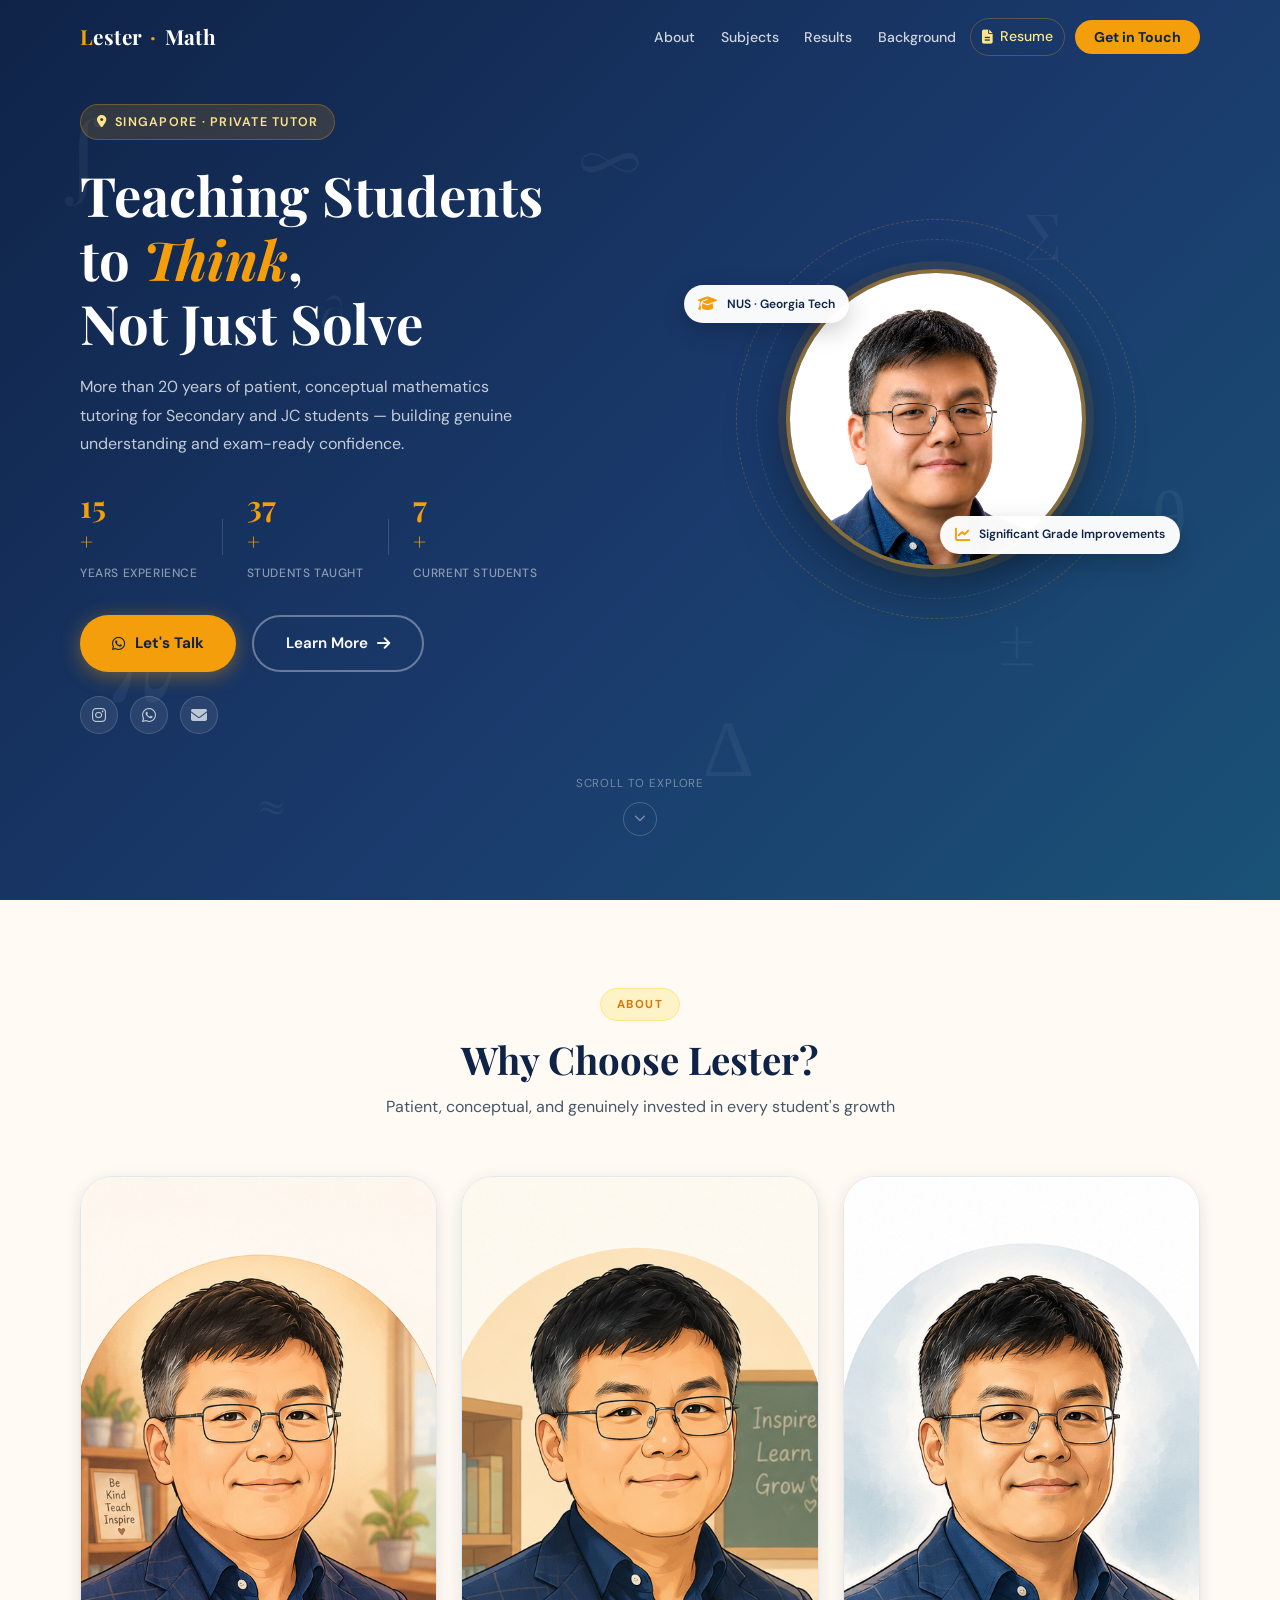
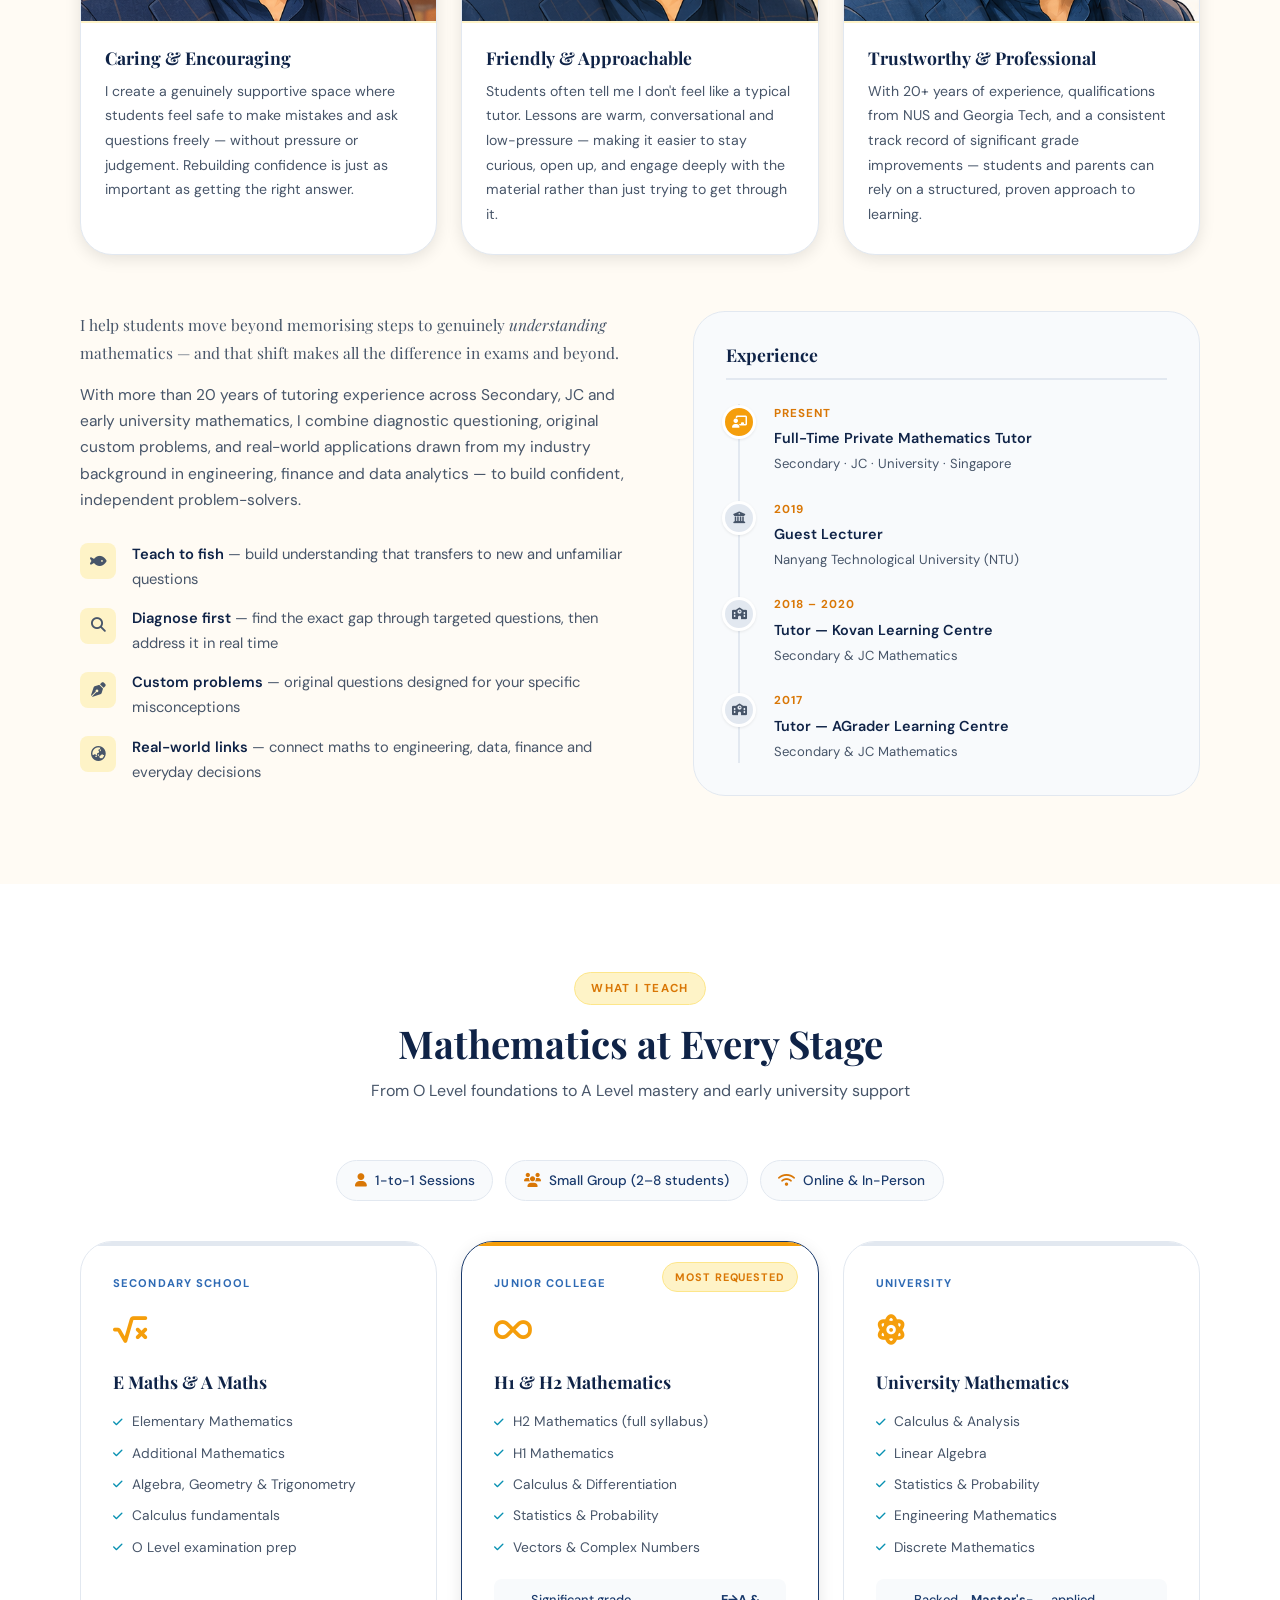
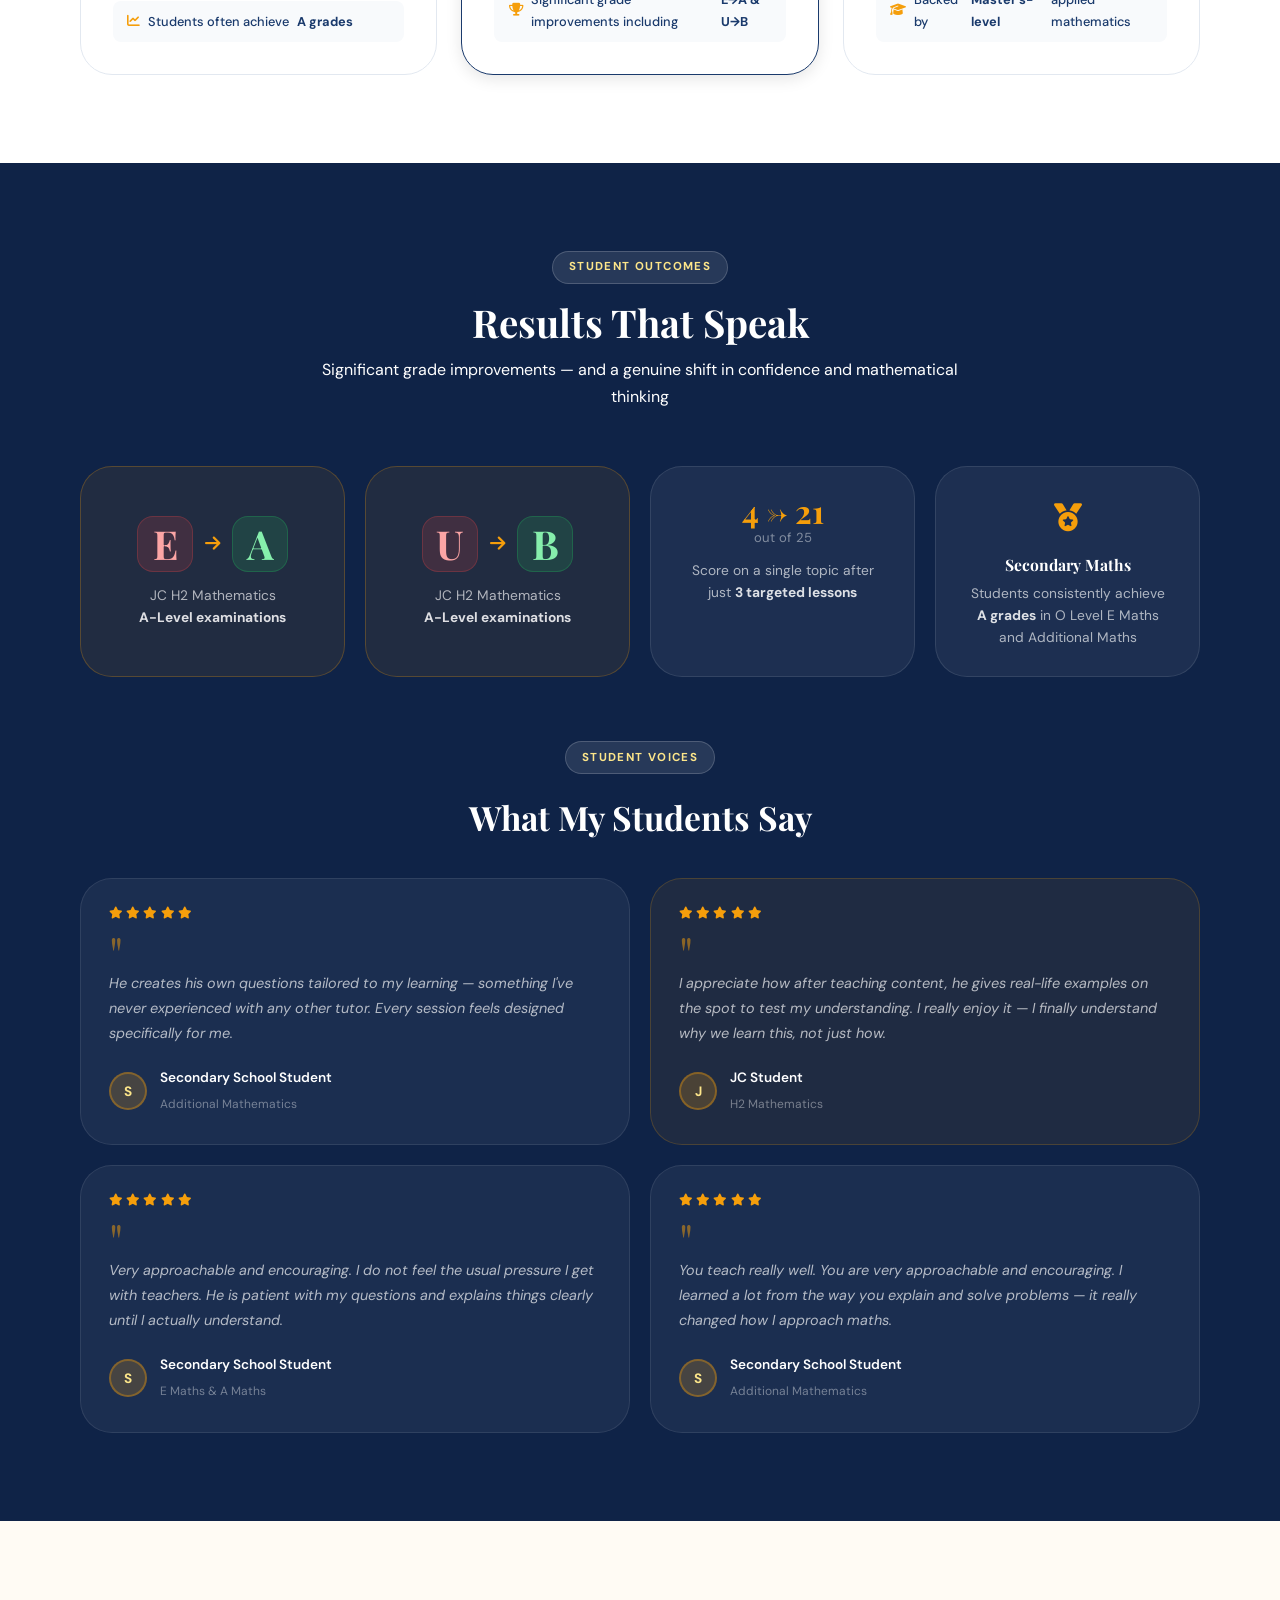
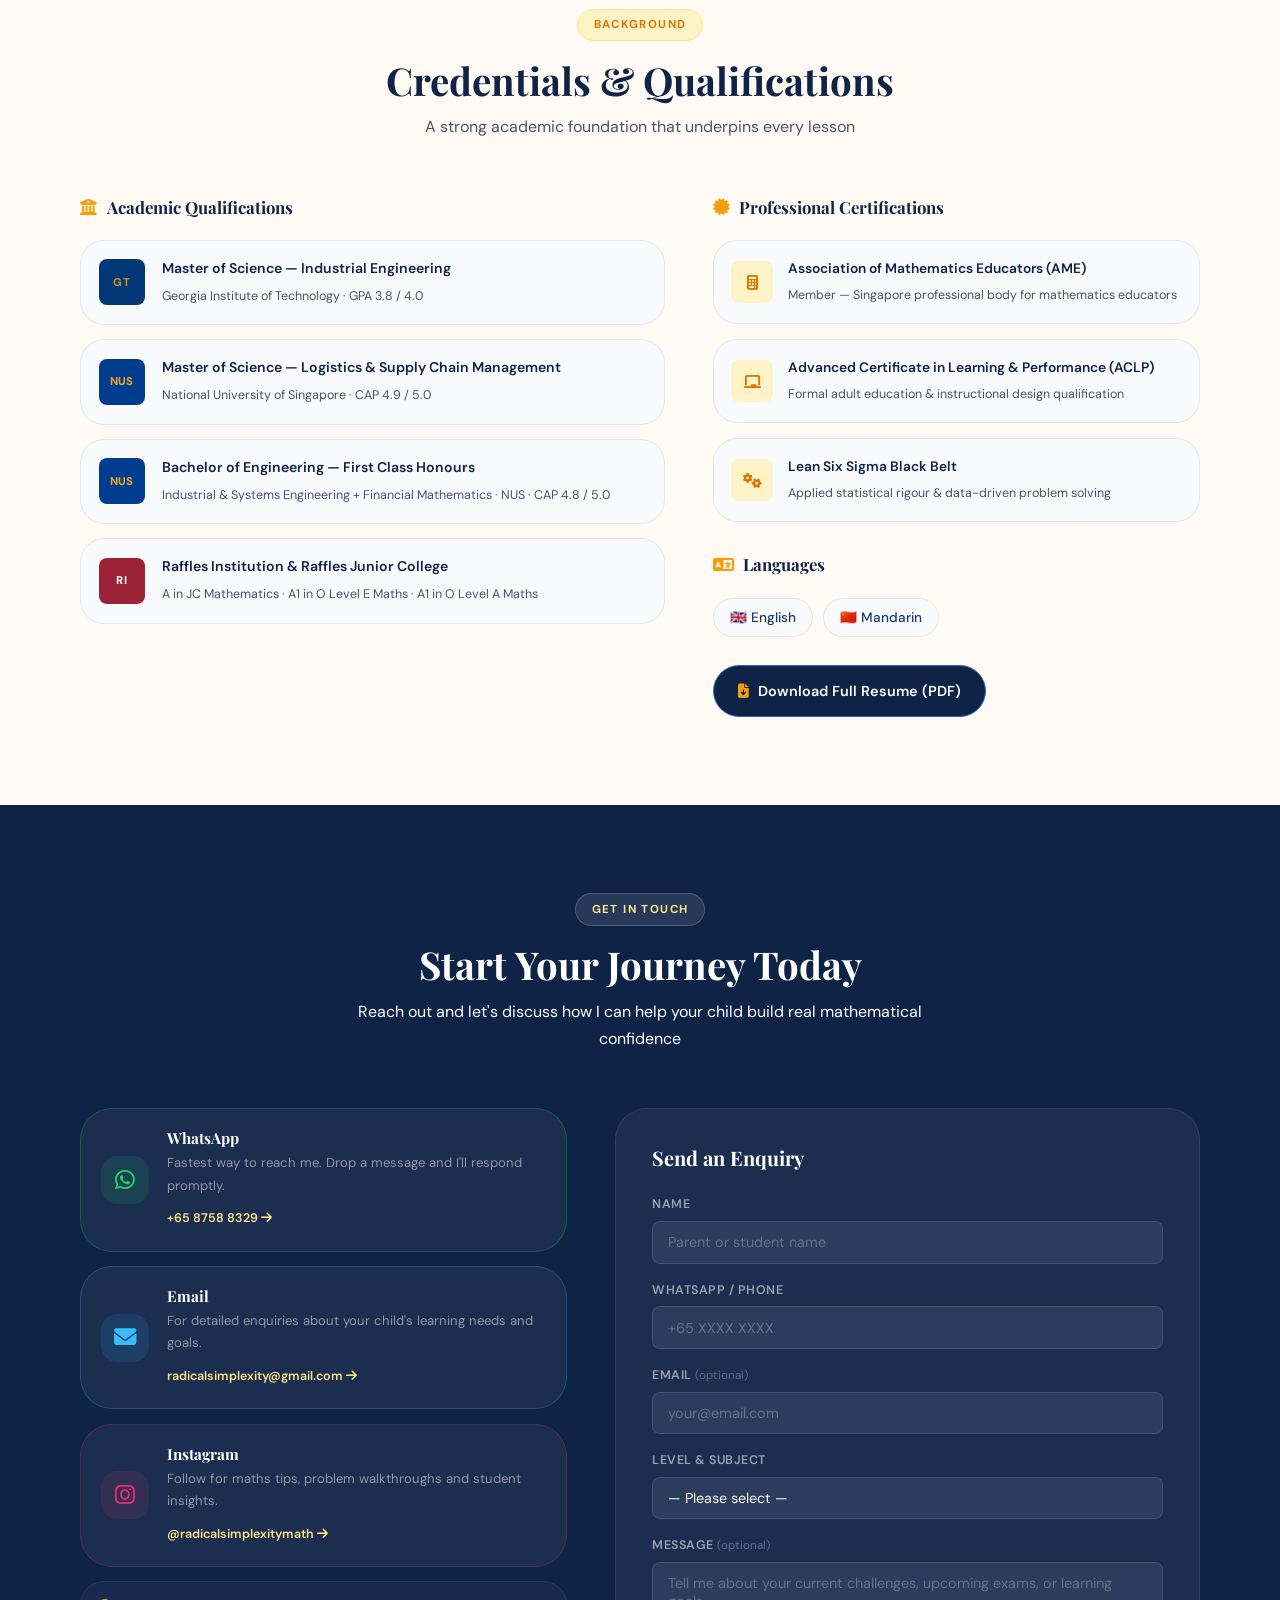
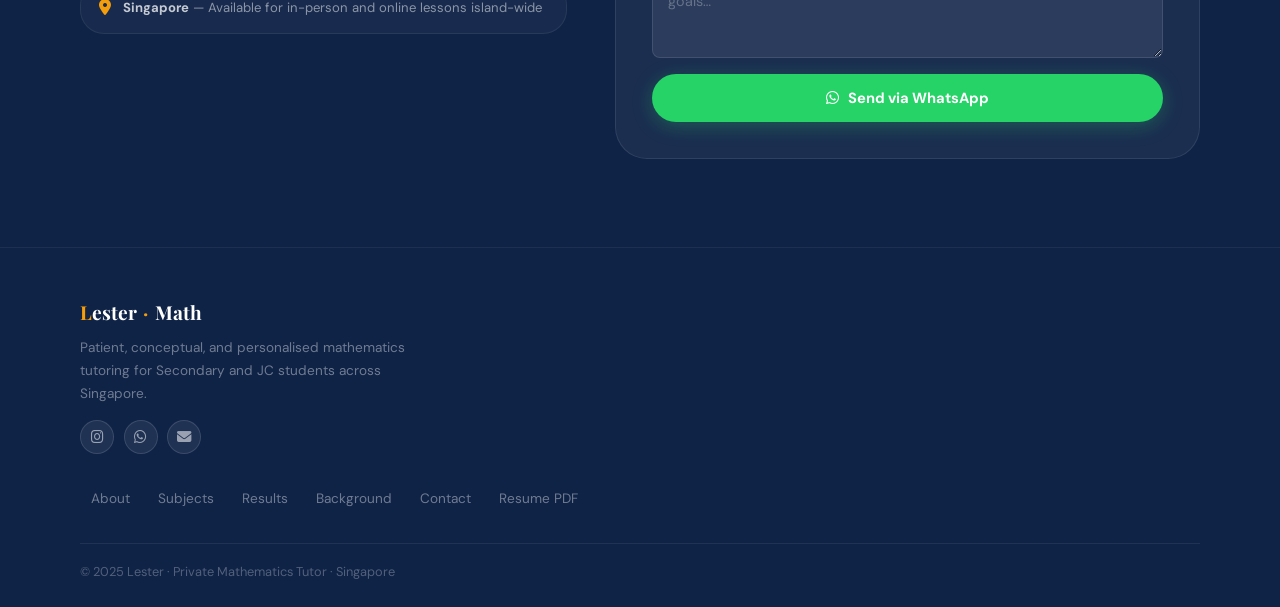
==== commit 7f04e12c: "SEO, geo-optimisation, visitor counter, sitemap, robots.txt - Comprehensive meta tags: keywords, des" ====
--- a/index.html
+++ b/index.html
@@ -1,10 +1,144 @@
 <!DOCTYPE html>
-<html lang="en">
+<html lang="en-SG">
 <head>
   <meta charset="UTF-8" />
   <meta name="viewport" content="width=device-width, initial-scale=1.0" />
-  <title>Lester | Private Mathematics Tutor Singapore</title>
-  <meta name="description" content="Private Mathematics Tutor with 20+ years experience in Singapore. Secondary, JC H1/H2 and university mathematics. Patient, conceptual, and personalised." />
+
+  <!-- ===== PRIMARY SEO ===== -->
+  <title>Lester | Private Maths Tutor Singapore | JC H2, O Level, Secondary</title>
+  <meta name="description" content="Private mathematics tutor in Singapore with 20+ years experience. Specialising in JC H1/H2 Maths, O Level E Maths & A Maths, and Secondary School Mathematics. Proven grade improvements — including E to A and U to B at A Level. Patient, conceptual, personalised lessons." />
+  <meta name="keywords" content="math tutor Singapore, mathematics tutor Singapore, JC H2 math tutor Singapore, H2 mathematics tuition, secondary school math tutor, O level math tutor Singapore, A level math tutor Singapore, private maths tutor Singapore, online maths tutor Singapore, JC mathematics tutor, Additional Mathematics tutor Singapore, conceptual math tuition" />
+  <meta name="author" content="Lester" />
+  <meta name="robots" content="index, follow" />
+  <link rel="canonical" href="https://radicalsimplexity.com/" />
+
+  <!-- ===== GEO / LOCAL SEO ===== -->
+  <meta name="geo.region" content="SG" />
+  <meta name="geo.placename" content="Singapore" />
+  <meta name="geo.position" content="1.3521;103.8198" />
+  <meta name="ICBM" content="1.3521, 103.8198" />
+  <meta name="language" content="English" />
+
+  <!-- ===== OPEN GRAPH (Facebook / WhatsApp / LinkedIn previews) ===== -->
+  <meta property="og:type" content="website" />
+  <meta property="og:url" content="https://radicalsimplexity.com/" />
+  <meta property="og:title" content="Lester | Private Maths Tutor Singapore | JC H2 & O Level" />
+  <meta property="og:description" content="20+ years of patient, conceptual mathematics tutoring in Singapore. JC H1/H2, Secondary E & A Maths. Significant grade improvements — E to A, U to B at A Level." />
+  <meta property="og:image" content="https://radicalsimplexity.com/Input/Professional%20Edited%20Photo.png" />
+  <meta property="og:image:alt" content="Lester — Private Mathematics Tutor Singapore" />
+  <meta property="og:locale" content="en_SG" />
+  <meta property="og:site_name" content="Lester Maths Tutor" />
+
+  <!-- ===== TWITTER / X CARD ===== -->
+  <meta name="twitter:card" content="summary_large_image" />
+  <meta name="twitter:title" content="Lester | Private Maths Tutor Singapore" />
+  <meta name="twitter:description" content="20+ years experience. JC H2, O Level E & A Maths. Proven grade improvements. Patient, conceptual, personalised." />
+  <meta name="twitter:image" content="https://radicalsimplexity.com/Input/Professional%20Edited%20Photo.png" />
+
+  <!-- ===== SCHEMA.ORG STRUCTURED DATA ===== -->
+  <script type="application/ld+json">
+  {
+    "@context": "https://schema.org",
+    "@graph": [
+      {
+        "@type": "Person",
+        "@id": "https://radicalsimplexity.com/#person",
+        "name": "Lester",
+        "jobTitle": "Private Mathematics Tutor",
+        "description": "Private mathematics tutor in Singapore with more than 20 years of experience specialising in Secondary School Mathematics, JC H1 and H2 Mathematics, and early university mathematics. Known for patient, conceptual, and highly personalised instruction.",
+        "url": "https://radicalsimplexity.com/",
+        "telephone": "+6587588329",
+        "email": "radicalsimplexity@gmail.com",
+        "image": "https://radicalsimplexity.com/Input/Professional%20Edited%20Photo.png",
+        "address": {
+          "@type": "PostalAddress",
+          "addressLocality": "Singapore",
+          "addressCountry": "SG"
+        },
+        "alumniOf": [
+          {
+            "@type": "CollegeOrUniversity",
+            "name": "Georgia Institute of Technology"
+          },
+          {
+            "@type": "CollegeOrUniversity",
+            "name": "National University of Singapore"
+          }
+        ],
+        "knowsAbout": [
+          "JC H2 Mathematics",
+          "JC H1 Mathematics",
+          "O Level Additional Mathematics",
+          "O Level Elementary Mathematics",
+          "Secondary School Mathematics",
+          "University Mathematics",
+          "A Level Mathematics Singapore",
+          "Calculus",
+          "Statistics",
+          "Algebra"
+        ],
+        "sameAs": [
+          "https://www.instagram.com/radicalsimplexitymath/"
+        ]
+      },
+      {
+        "@type": "LocalBusiness",
+        "@id": "https://radicalsimplexity.com/#business",
+        "name": "Lester — Private Mathematics Tutor",
+        "description": "Private mathematics tuition in Singapore. Specialising in JC H1/H2 Mathematics, O Level E Maths and A Maths, Secondary School Mathematics. 1-to-1 and small group lessons, in-person and online.",
+        "url": "https://radicalsimplexity.com/",
+        "telephone": "+6587588329",
+        "email": "radicalsimplexity@gmail.com",
+        "image": "https://radicalsimplexity.com/Input/Professional%20Edited%20Photo.png",
+        "address": {
+          "@type": "PostalAddress",
+          "addressLocality": "Singapore",
+          "addressCountry": "SG"
+        },
+        "areaServed": {
+          "@type": "Country",
+          "name": "Singapore"
+        },
+        "priceRange": "$$",
+        "currenciesAccepted": "SGD",
+        "openingHours": "Mo-Su 09:00-21:00",
+        "hasOfferCatalog": {
+          "@type": "OfferCatalog",
+          "name": "Mathematics Tuition Services",
+          "itemListElement": [
+            {
+              "@type": "Offer",
+              "itemOffered": {
+                "@type": "Service",
+                "name": "JC H2 Mathematics Tuition",
+                "description": "1-to-1 and small group JC H2 Mathematics tuition in Singapore. A Level exam preparation."
+              }
+            },
+            {
+              "@type": "Offer",
+              "itemOffered": {
+                "@type": "Service",
+                "name": "O Level Mathematics Tuition",
+                "description": "Secondary school E Maths and A Maths tuition. O Level exam preparation."
+              }
+            },
+            {
+              "@type": "Offer",
+              "itemOffered": {
+                "@type": "Service",
+                "name": "University Mathematics Support",
+                "description": "University-level mathematics support backed by Master's degree qualifications."
+              }
+            }
+          ]
+        },
+        "sameAs": [
+          "https://www.instagram.com/radicalsimplexitymath/"
+        ]
+      }
+    ]
+  }
+  </script>
 
   <!-- Google Fonts -->
   <link rel="preconnect" href="https://fonts.googleapis.com" />
@@ -644,11 +778,40 @@
 
       <div class="footer-bottom">
         <p>© 2025 Lester · Private Mathematics Tutor · Singapore</p>
+        <div class="visitor-count">
+          <i class="fas fa-eye"></i>
+          <span id="visitorCount">—</span> visitors
+        </div>
       </div>
     </div>
   </footer>
 
+  <!-- ===== GOOGLE ANALYTICS 4 =====
+       Replace G-XXXXXXXXXX with your Measurement ID from analytics.google.com
+  <script async src="https://www.googletagmanager.com/gtag/js?id=G-XXXXXXXXXX"></script>
+  <script>
+    window.dataLayer = window.dataLayer || [];
+    function gtag(){dataLayer.push(arguments);}
+    gtag('js', new Date());
+    gtag('config', 'G-XXXXXXXXXX');
+  </script>
+  ===== END GOOGLE ANALYTICS ===== -->
+
   <script src="https://unpkg.com/aos@2.3.1/dist/aos.js"></script>
   <script src="js/script.js"></script>
+
+  <!-- Visitor counter using GoatCounter (privacy-friendly, free) -->
+  <script>
+    fetch('https://radicalsimplexity.goatcounter.com/counter//.json')
+      .then(r => r.json())
+      .then(d => {
+        const el = document.getElementById('visitorCount');
+        if (el && d.count) el.textContent = Number(d.count).toLocaleString();
+      })
+      .catch(() => {
+        const el = document.getElementById('visitorCount');
+        if (el) el.closest('.visitor-count').style.display = 'none';
+      });
+  </script>
 </body>
 </html>
--- a/css/styles.css
+++ b/css/styles.css
@@ -573,8 +573,10 @@
 .footer-nav { display: flex; flex-wrap: wrap; gap: .35rem; }
 .footer-nav a { color: rgba(255,255,255,.4); font-size: .85rem; padding: .3rem .7rem; border-radius: var(--r-sm); transition: var(--tr); }
 .footer-nav a:hover { color: var(--amber-light); background: rgba(255,255,255,.05); }
-.footer-bottom { border-top: 1px solid rgba(255,255,255,.07); padding-top: 1.1rem; }
+.footer-bottom { border-top: 1px solid rgba(255,255,255,.07); padding-top: 1.1rem; display: flex; justify-content: space-between; align-items: center; flex-wrap: wrap; gap: .5rem; }
 .footer-bottom p { color: rgba(255,255,255,.28); font-size: .8rem; }
+.visitor-count { display: flex; align-items: center; gap: .4rem; color: rgba(255,255,255,.25); font-size: .78rem; }
+.visitor-count i { font-size: .7rem; color: var(--amber); opacity: .5; }
 
 /* ===== 15. RESPONSIVE ===== */
 @media (max-width: 1024px) {
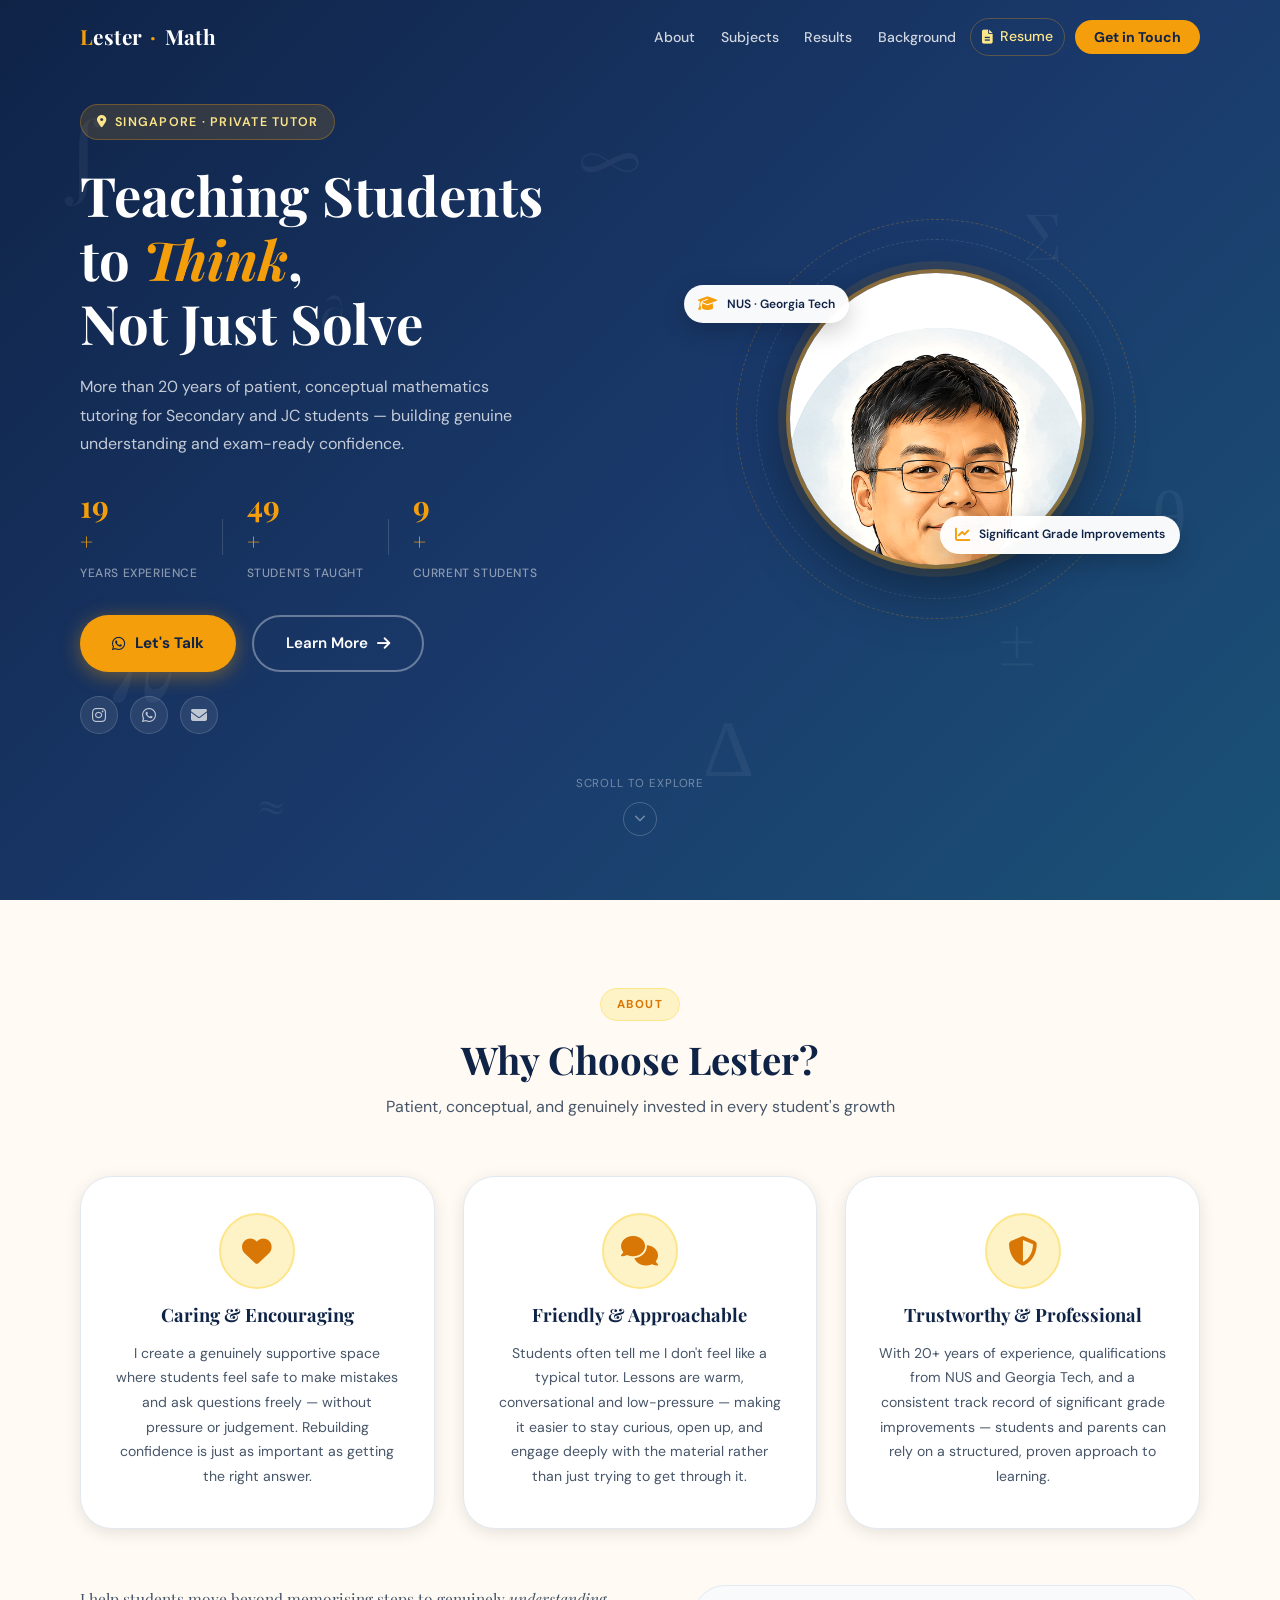
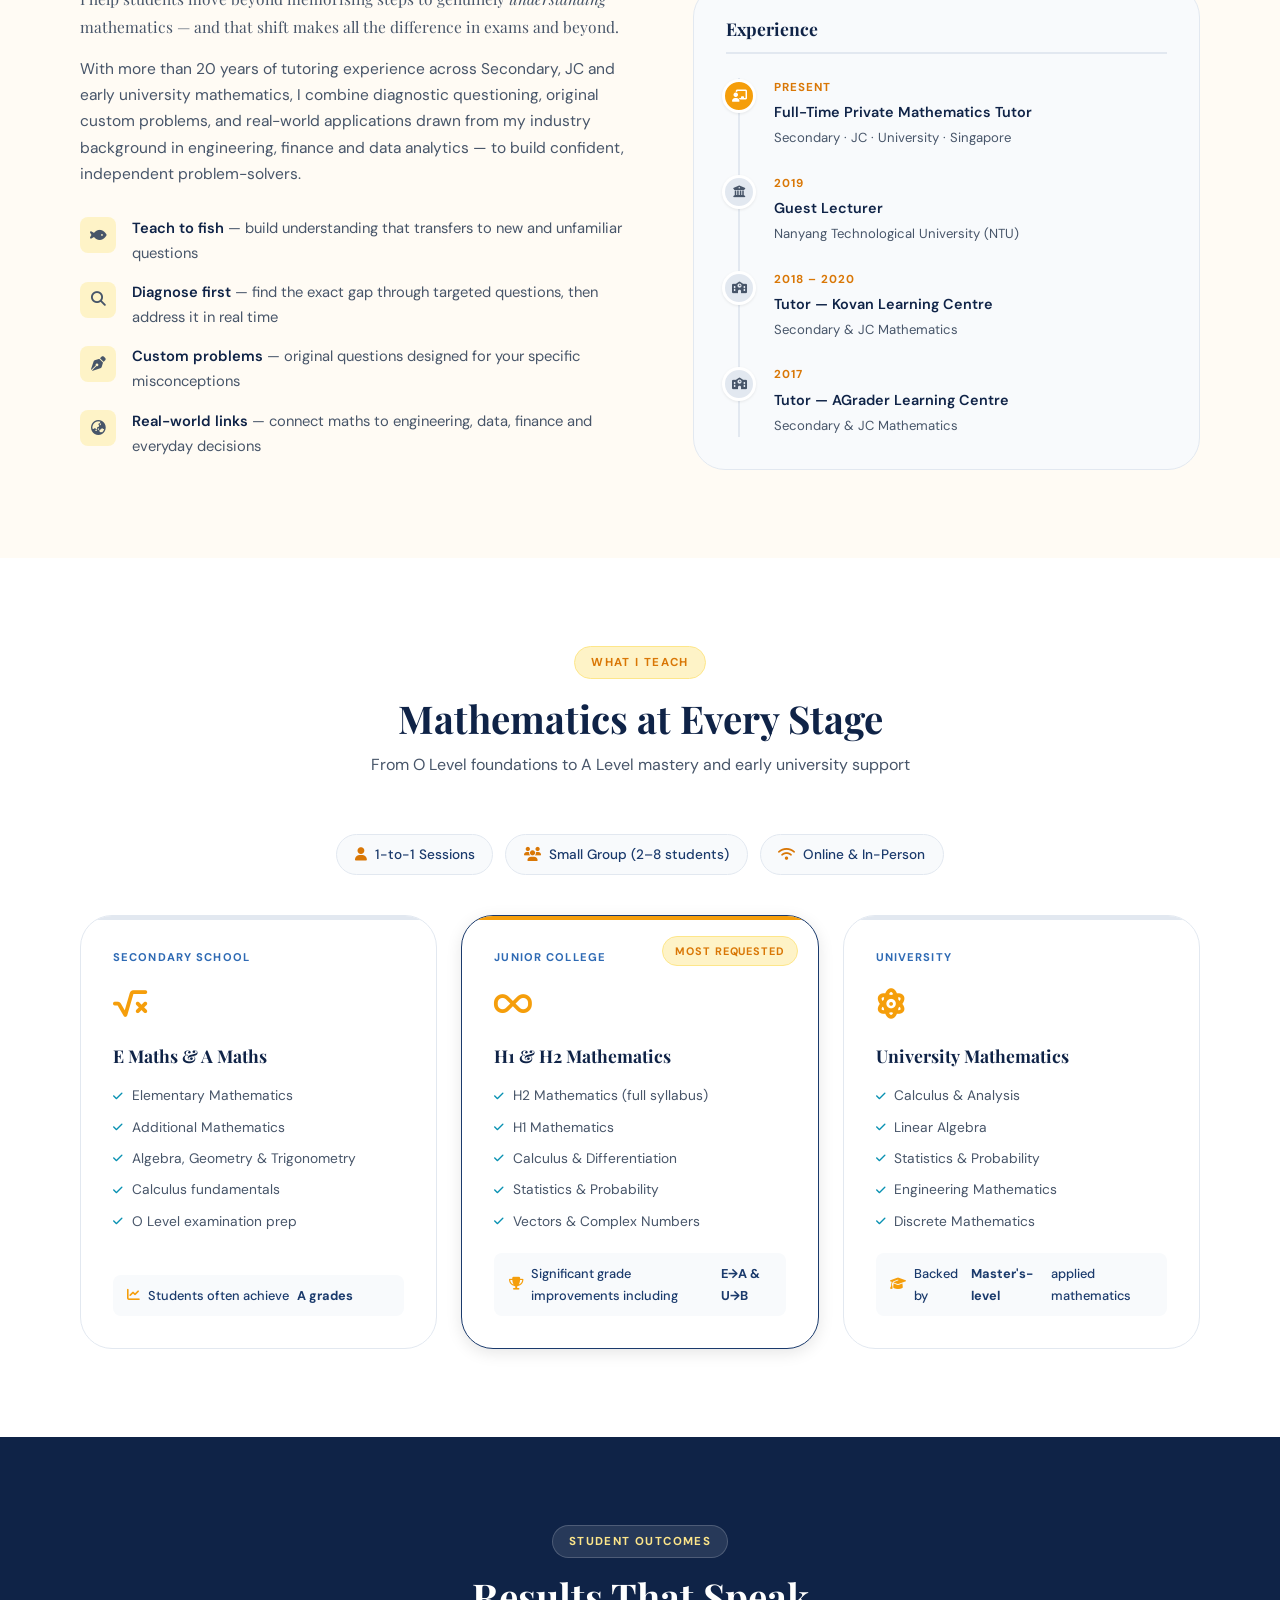
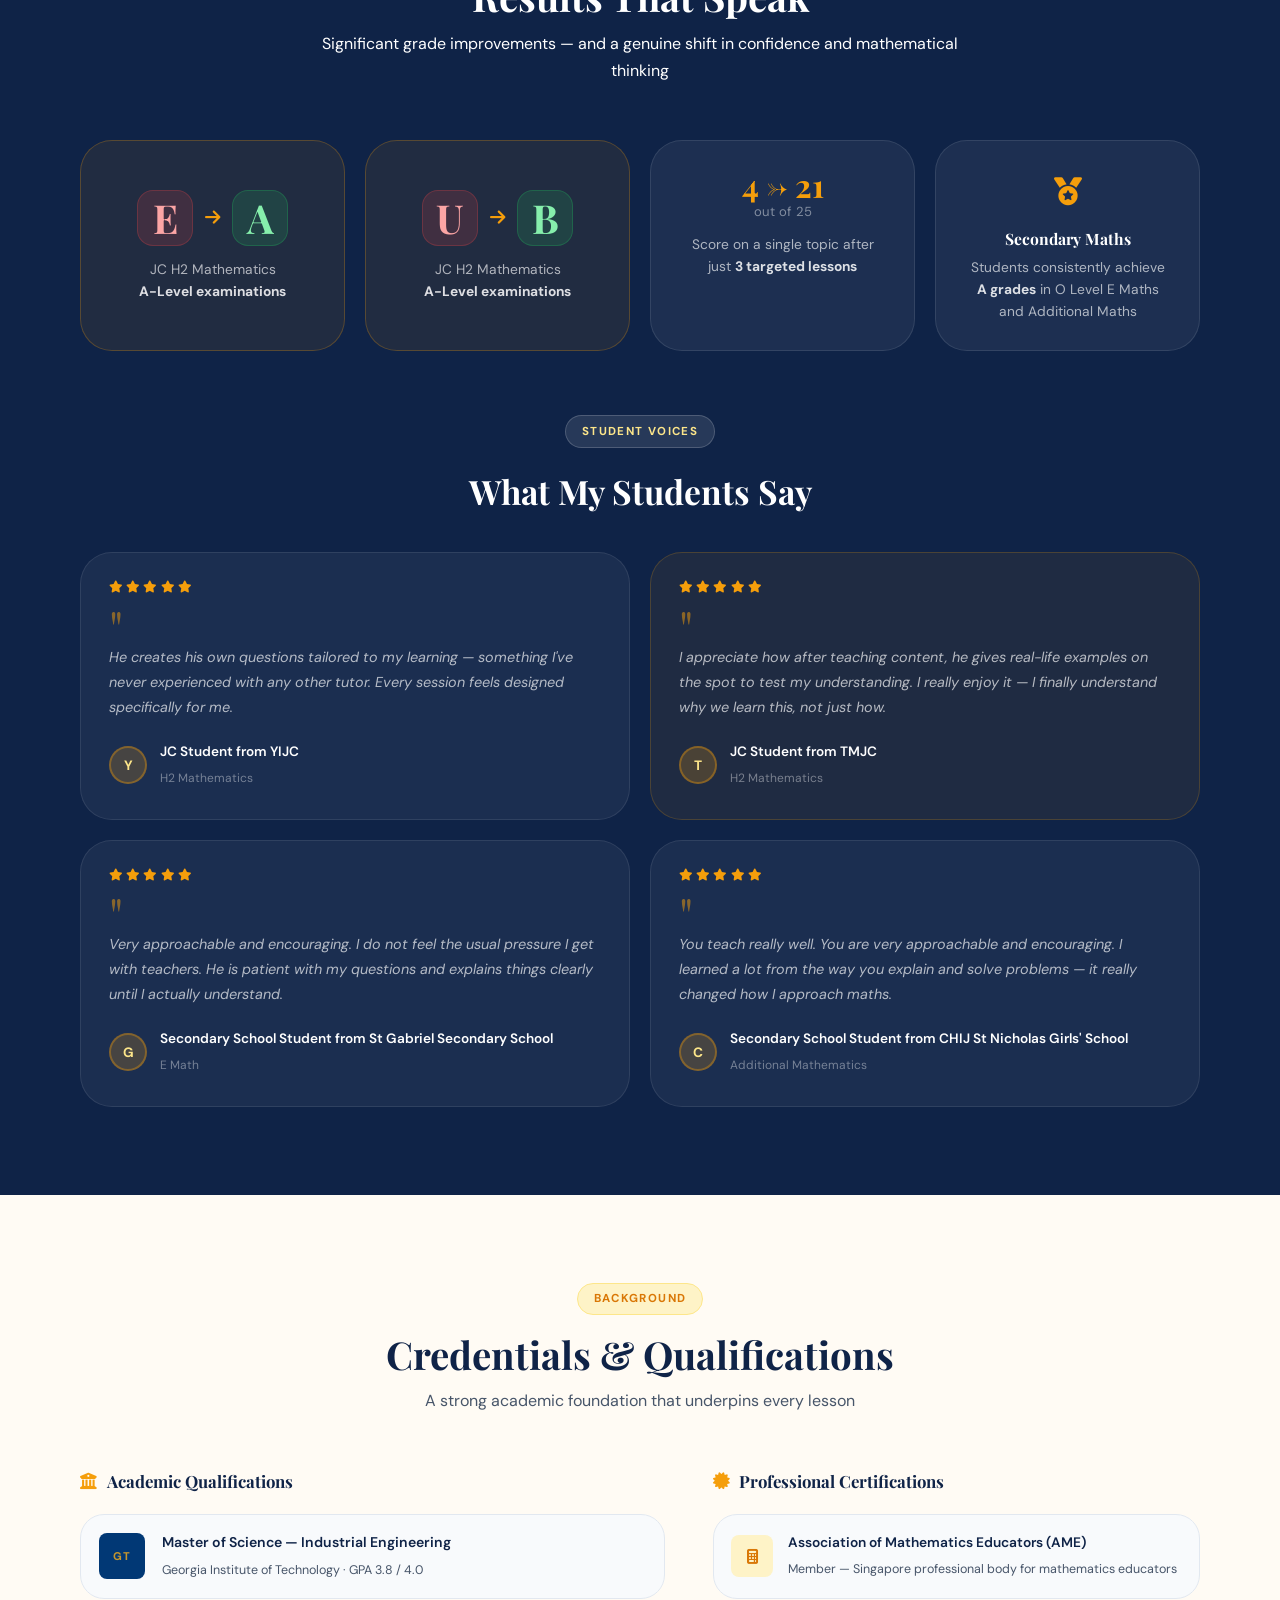
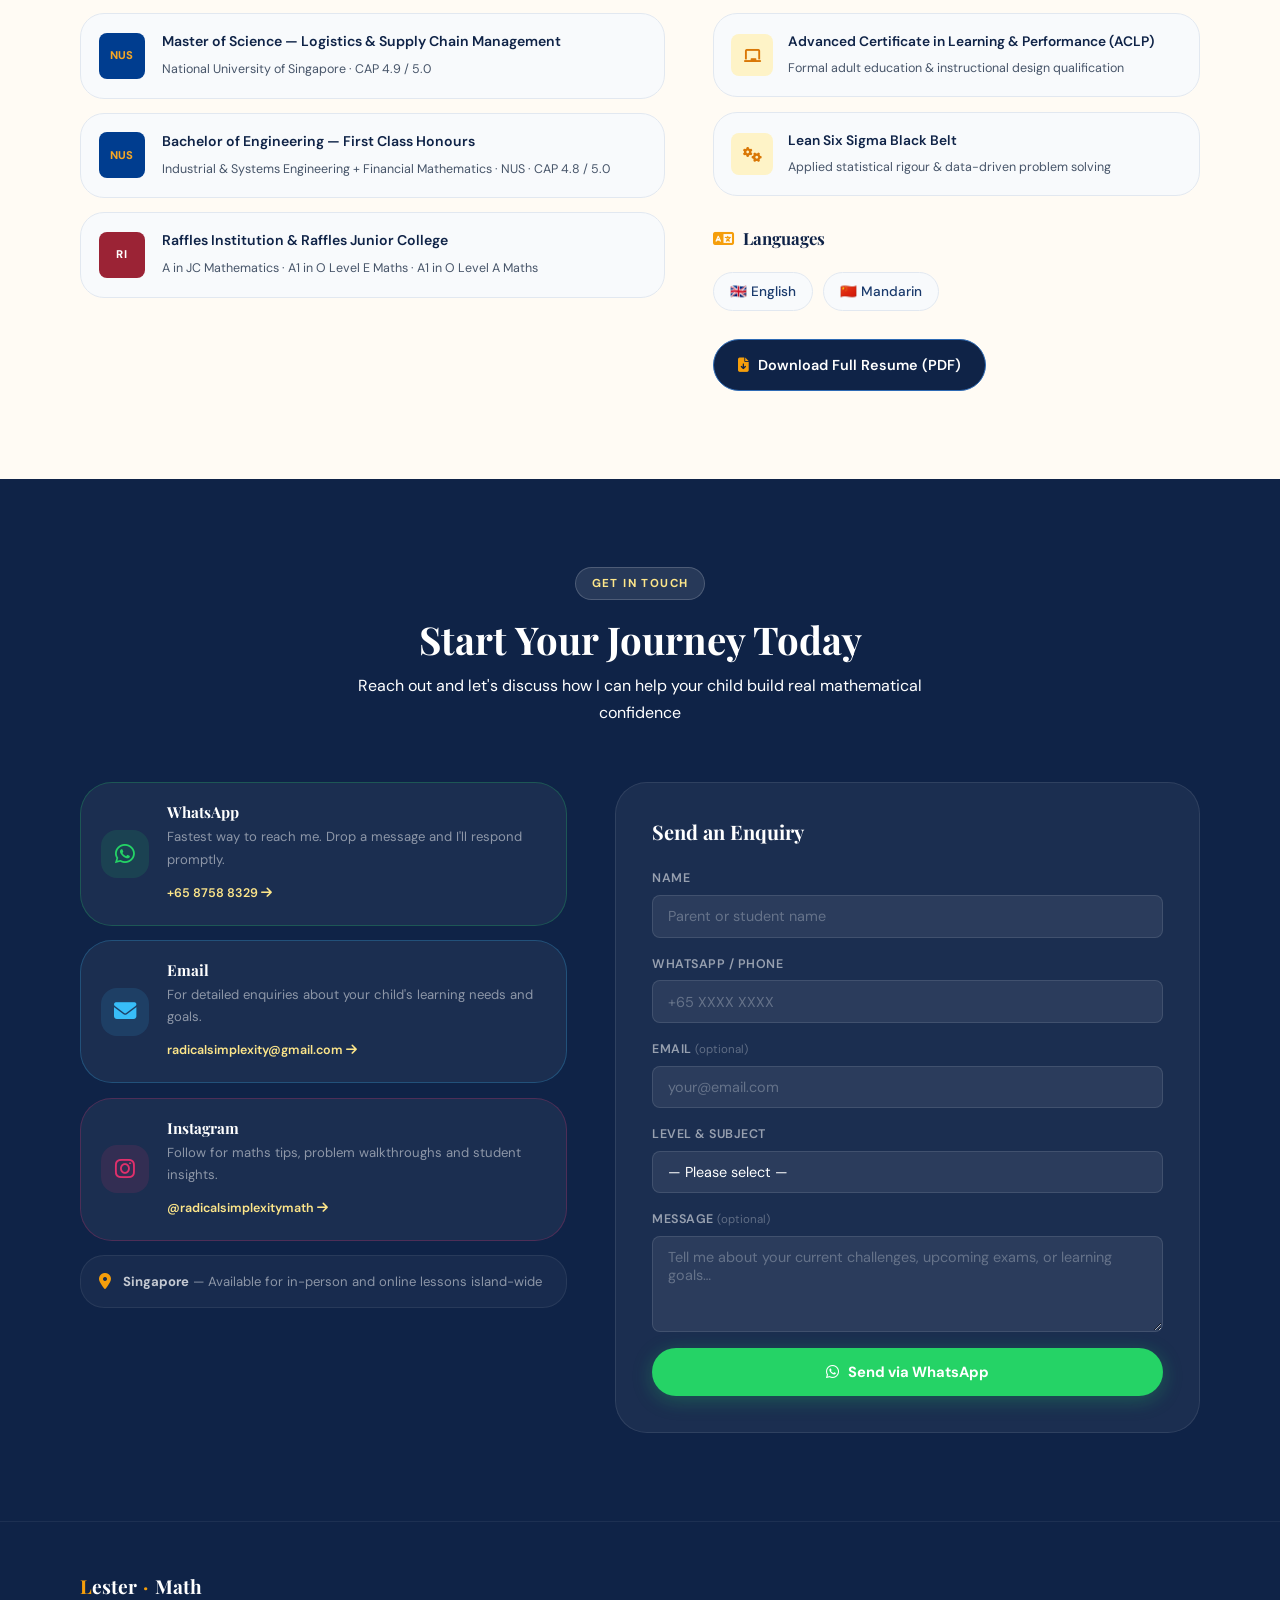
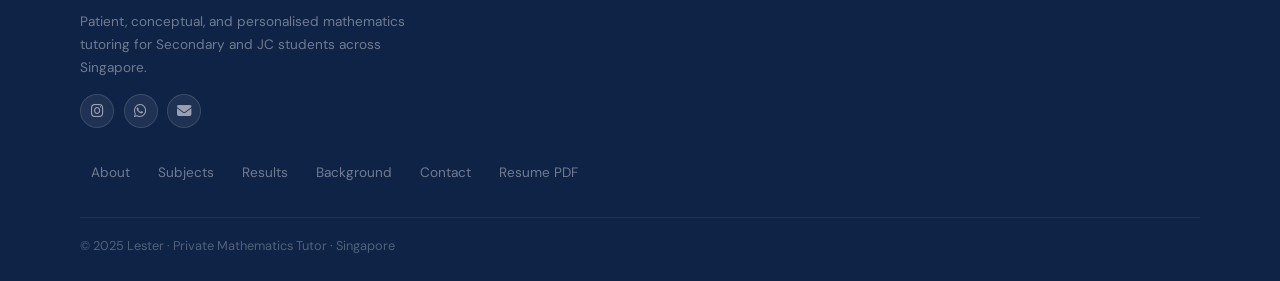
==== commit 713ec556: "Redesign Why Lester section, update hero photo, testimonials, analytics - Replace 3 cartoon portrait" ====
--- a/index.html
+++ b/index.html
@@ -24,7 +24,7 @@
   <meta property="og:url" content="https://radicalsimplexity.com/" />
   <meta property="og:title" content="Lester | Private Maths Tutor Singapore | JC H2 & O Level" />
   <meta property="og:description" content="20+ years of patient, conceptual mathematics tutoring in Singapore. JC H1/H2, Secondary E & A Maths. Significant grade improvements — E to A, U to B at A Level." />
-  <meta property="og:image" content="https://radicalsimplexity.com/Input/Professional%20Edited%20Photo.png" />
+  <meta property="og:image" content="https://radicalsimplexity.com/Input/Trustworthy%20and%20Professional.png" />
   <meta property="og:image:alt" content="Lester — Private Mathematics Tutor Singapore" />
   <meta property="og:locale" content="en_SG" />
   <meta property="og:site_name" content="Lester Maths Tutor" />
@@ -33,7 +33,7 @@
   <meta name="twitter:card" content="summary_large_image" />
   <meta name="twitter:title" content="Lester | Private Maths Tutor Singapore" />
   <meta name="twitter:description" content="20+ years experience. JC H2, O Level E & A Maths. Proven grade improvements. Patient, conceptual, personalised." />
-  <meta name="twitter:image" content="https://radicalsimplexity.com/Input/Professional%20Edited%20Photo.png" />
+  <meta name="twitter:image" content="https://radicalsimplexity.com/Input/Trustworthy%20and%20Professional.png" />
 
   <!-- ===== SCHEMA.ORG STRUCTURED DATA ===== -->
   <script type="application/ld+json">
@@ -49,7 +49,7 @@
         "url": "https://radicalsimplexity.com/",
         "telephone": "+6587588329",
         "email": "radicalsimplexity@gmail.com",
-        "image": "https://radicalsimplexity.com/Input/Professional%20Edited%20Photo.png",
+        "image": "https://radicalsimplexity.com/Input/Trustworthy%20and%20Professional.png",
         "address": {
           "@type": "PostalAddress",
           "addressLocality": "Singapore",
@@ -89,7 +89,7 @@
         "url": "https://radicalsimplexity.com/",
         "telephone": "+6587588329",
         "email": "radicalsimplexity@gmail.com",
-        "image": "https://radicalsimplexity.com/Input/Professional%20Edited%20Photo.png",
+        "image": "https://radicalsimplexity.com/Input/Trustworthy%20and%20Professional.png",
         "address": {
           "@type": "PostalAddress",
           "addressLocality": "Singapore",
@@ -266,7 +266,7 @@
           <div class="photo-ring ring-inner"></div>
           <div class="photo-glow"></div>
           <div class="photo-circle">
-            <img src="Input/Professional Edited Photo.png" alt="Lester — Private Mathematics Tutor" />
+            <img src="Input/Trustworthy and Professional.png" alt="Lester — Private Mathematics Tutor" />
           </div>
           <div class="info-badge badge-tl">
             <i class="fas fa-graduation-cap"></i>
@@ -295,36 +295,24 @@
         <p>Patient, conceptual, and genuinely invested in every student's growth</p>
       </div>
 
-      <!-- 3 illustrated portraits with persona descriptions -->
-      <div class="portrait-row">
-        <div class="portrait-card" data-aos="fade-up" data-aos-delay="100">
-          <div class="portrait-img-wrap">
-            <img src="Input/Caring and Encouraging.png" alt="Caring and Encouraging" />
-          </div>
-          <div class="portrait-text">
-            <h3>Caring &amp; Encouraging</h3>
-            <p>I create a genuinely supportive space where students feel safe to make mistakes and ask questions freely — without pressure or judgement. Rebuilding confidence is just as important as getting the right answer.</p>
-          </div>
-        </div>
-
-        <div class="portrait-card" data-aos="fade-up" data-aos-delay="200">
-          <div class="portrait-img-wrap">
-            <img src="Input/Friendly and Approachable.png" alt="Friendly and Approachable" />
-          </div>
-          <div class="portrait-text">
-            <h3>Friendly &amp; Approachable</h3>
-            <p>Students often tell me I don't feel like a typical tutor. Lessons are warm, conversational and low-pressure — making it easier to stay curious, open up, and engage deeply with the material rather than just trying to get through it.</p>
-          </div>
-        </div>
-
-        <div class="portrait-card" data-aos="fade-up" data-aos-delay="300">
-          <div class="portrait-img-wrap">
-            <img src="Input/Trustworthy and Professional.png" alt="Trustworthy and Professional" />
-          </div>
-          <div class="portrait-text">
-            <h3>Trustworthy &amp; Professional</h3>
-            <p>With 20+ years of experience, qualifications from NUS and Georgia Tech, and a consistent track record of significant grade improvements — students and parents can rely on a structured, proven approach to learning.</p>
-          </div>
+      <!-- 3 persona icon cards -->
+      <div class="persona-row">
+        <div class="persona-card" data-aos="fade-up" data-aos-delay="100">
+          <div class="persona-icon-wrap"><i class="fas fa-heart"></i></div>
+          <h3>Caring &amp; Encouraging</h3>
+          <p>I create a genuinely supportive space where students feel safe to make mistakes and ask questions freely — without pressure or judgement. Rebuilding confidence is just as important as getting the right answer.</p>
+        </div>
+
+        <div class="persona-card" data-aos="fade-up" data-aos-delay="200">
+          <div class="persona-icon-wrap"><i class="fas fa-comments"></i></div>
+          <h3>Friendly &amp; Approachable</h3>
+          <p>Students often tell me I don't feel like a typical tutor. Lessons are warm, conversational and low-pressure — making it easier to stay curious, open up, and engage deeply with the material rather than just trying to get through it.</p>
+        </div>
+
+        <div class="persona-card" data-aos="fade-up" data-aos-delay="300">
+          <div class="persona-icon-wrap"><i class="fas fa-shield-alt"></i></div>
+          <h3>Trustworthy &amp; Professional</h3>
+          <p>With 20+ years of experience, qualifications from NUS and Georgia Tech, and a consistent track record of significant grade improvements — students and parents can rely on a structured, proven approach to learning.</p>
         </div>
       </div>
 
@@ -526,10 +514,10 @@
           <div class="testi-quote">"</div>
           <p>He creates his own questions tailored to my learning — something I've never experienced with any other tutor. Every session feels designed specifically for me.</p>
           <div class="testi-author">
-            <div class="testi-avatar">S</div>
+            <div class="testi-avatar">Y</div>
             <div class="testi-info">
-              <strong>Secondary School Student</strong>
-              <span>Additional Mathematics</span>
+              <strong>JC Student from YIJC</strong>
+              <span>H2 Mathematics</span>
             </div>
           </div>
         </div>
@@ -541,9 +529,9 @@
           <div class="testi-quote">"</div>
           <p>I appreciate how after teaching content, he gives real-life examples on the spot to test my understanding. I really enjoy it — I finally understand <em>why</em> we learn this, not just how.</p>
           <div class="testi-author">
-            <div class="testi-avatar">J</div>
+            <div class="testi-avatar">T</div>
             <div class="testi-info">
-              <strong>JC Student</strong>
+              <strong>JC Student from TMJC</strong>
               <span>H2 Mathematics</span>
             </div>
           </div>
@@ -556,10 +544,10 @@
           <div class="testi-quote">"</div>
           <p>Very approachable and encouraging. I do not feel the usual pressure I get with teachers. He is patient with my questions and explains things clearly until I actually understand.</p>
           <div class="testi-author">
-            <div class="testi-avatar">S</div>
+            <div class="testi-avatar">G</div>
             <div class="testi-info">
-              <strong>Secondary School Student</strong>
-              <span>E Maths &amp; A Maths</span>
+              <strong>Secondary School Student from St Gabriel Secondary School</strong>
+              <span>E Math</span>
             </div>
           </div>
         </div>
@@ -571,9 +559,9 @@
           <div class="testi-quote">"</div>
           <p>You teach really well. You are very approachable and encouraging. I learned a lot from the way you explain and solve problems — it really changed how I approach maths.</p>
           <div class="testi-author">
-            <div class="testi-avatar">S</div>
+            <div class="testi-avatar">C</div>
             <div class="testi-info">
-              <strong>Secondary School Student</strong>
+              <strong>Secondary School Student from CHIJ St Nicholas Girls' School</strong>
               <span>Additional Mathematics</span>
             </div>
           </div>
@@ -786,27 +774,27 @@
     </div>
   </footer>
 
-  <!-- ===== GOOGLE ANALYTICS 4 =====
-       Replace G-XXXXXXXXXX with your Measurement ID from analytics.google.com
-  <script async src="https://www.googletagmanager.com/gtag/js?id=G-XXXXXXXXXX"></script>
+  <!-- ===== GOOGLE ANALYTICS 4 ===== -->
+  <script async src="https://www.googletagmanager.com/gtag/js?id=G-LFC8EJL17F"></script>
   <script>
     window.dataLayer = window.dataLayer || [];
     function gtag(){dataLayer.push(arguments);}
     gtag('js', new Date());
-    gtag('config', 'G-XXXXXXXXXX');
+    gtag('config', 'G-LFC8EJL17F');
   </script>
-  ===== END GOOGLE ANALYTICS ===== -->
 
   <script src="https://unpkg.com/aos@2.3.1/dist/aos.js"></script>
   <script src="js/script.js"></script>
 
-  <!-- Visitor counter using GoatCounter (privacy-friendly, free) -->
+  <!-- GoatCounter (privacy-friendly analytics) -->
+  <script data-goatcounter="https://radicalsimplexity.goatcounter.com/count" async src="//gc.zgo.at/count.js"></script>
+  <!-- Display visitor count from GoatCounter -->
   <script>
-    fetch('https://radicalsimplexity.goatcounter.com/counter//.json')
+    fetch('https://radicalsimplexity.goatcounter.com/counter/%2F.json')
       .then(r => r.json())
       .then(d => {
         const el = document.getElementById('visitorCount');
-        if (el && d.count) el.textContent = Number(d.count).toLocaleString();
+        if (el && d.count) el.textContent = Number(d.count.replace(/,/g, '')).toLocaleString();
       })
       .catch(() => {
         const el = document.getElementById('visitorCount');
--- a/css/styles.css
+++ b/css/styles.css
@@ -275,7 +275,7 @@
 @keyframes spinRing { from { transform: translate(-50%,-50%) rotate(0deg); } to { transform: translate(-50%,-50%) rotate(360deg); } }
 .photo-glow { position: absolute; width: 280px; height: 280px; border-radius: 50%; background: radial-gradient(circle, rgba(245,158,11,.25) 0%, transparent 70%); top: 50%; left: 50%; transform: translate(-50%,-50%); }
 .photo-circle { position: relative; z-index: 2; width: 300px; height: 300px; border-radius: 50%; overflow: hidden; border: 4px solid rgba(245,158,11,.5); box-shadow: 0 0 0 8px rgba(245,158,11,.1), 0 20px 60px rgba(0,0,0,.4); }
-.photo-circle img { width: 100%; height: 100%; object-fit: cover; object-position: center 15%; filter: brightness(1.04) contrast(1.04) saturate(1.08); }
+.photo-circle img { width: 100%; height: 100%; object-fit: cover; object-position: center top; filter: brightness(1.02) contrast(1.02) saturate(1.04); }
 
 .info-badge {
   position: absolute; z-index: 3;
@@ -300,46 +300,42 @@
 .why-lester { padding: var(--section-pad); }
 
 /* Portrait row */
-.portrait-row { display: grid; grid-template-columns: repeat(3,1fr); gap: 1.5rem; margin-bottom: 3.5rem; }
-
-.portrait-card {
+/* Persona icon cards */
+.persona-row { display: grid; grid-template-columns: repeat(3,1fr); gap: 1.75rem; margin-bottom: 3.5rem; }
+
+.persona-card {
   background: var(--white);
   border-radius: var(--r-xl);
-  overflow: hidden;
+  padding: 2.25rem 2rem 2.5rem;
   border: 1.5px solid var(--gray-200);
   box-shadow: var(--shadow-md);
   transition: var(--tr);
   display: flex;
   flex-direction: column;
-}
-.portrait-card:hover { transform: translateY(-8px); box-shadow: var(--shadow-xl); border-color: var(--amber-light); }
-
-/* Crop image to show illustration only — hide bottom descriptor text */
-.portrait-img-wrap {
-  overflow: hidden;
-  /* 4:5 container on a 1:2 image reveals top 62% — the illustration, not the text */
-  aspect-ratio: 4 / 5;
-}
-.portrait-img-wrap img {
-  width: 100%;
-  height: 100%;
-  object-fit: cover;
-  object-position: center top;
-  display: block;
-}
-
-.portrait-text {
-  padding: 1.5rem 1.5rem 1.75rem;
-  border-top: 2px solid var(--amber-pale);
-  flex: 1;
-}
-.portrait-text h3 {
+  align-items: center;
+  text-align: center;
+  gap: .9rem;
+}
+.persona-card:hover { transform: translateY(-8px); box-shadow: var(--shadow-xl); border-color: var(--amber-light); }
+
+.persona-icon-wrap {
+  width: 76px; height: 76px;
+  border-radius: 50%;
+  background: var(--amber-pale);
+  color: var(--amber-dark);
+  display: flex; align-items: center; justify-content: center;
+  font-size: 1.85rem;
+  border: 2px solid var(--amber-light);
+  flex-shrink: 0;
+}
+
+.persona-card h3 {
   font-family: var(--font-serif);
-  font-size: 1.1rem;
+  font-size: 1.15rem;
   color: var(--navy-dark);
-  margin-bottom: .6rem;
-}
-.portrait-text p {
+}
+
+.persona-card p {
   font-size: .88rem;
   color: var(--gray-600);
   line-height: 1.75;
@@ -600,7 +596,7 @@
   .badge-tl { left: -2%; top: 10%; font-size: .68rem; }
   .badge-br { right: -2%; bottom: 10%; font-size: .68rem; }
 
-  .portrait-row { grid-template-columns: 1fr; max-width: 380px; margin-inline: auto; }
+  .persona-row { grid-template-columns: 1fr; max-width: 420px; margin-inline: auto; }
   .why-bottom   { grid-template-columns: 1fr; }
   .subjects-grid { grid-template-columns: 1fr; }
   .results-grid  { grid-template-columns: 1fr 1fr; }
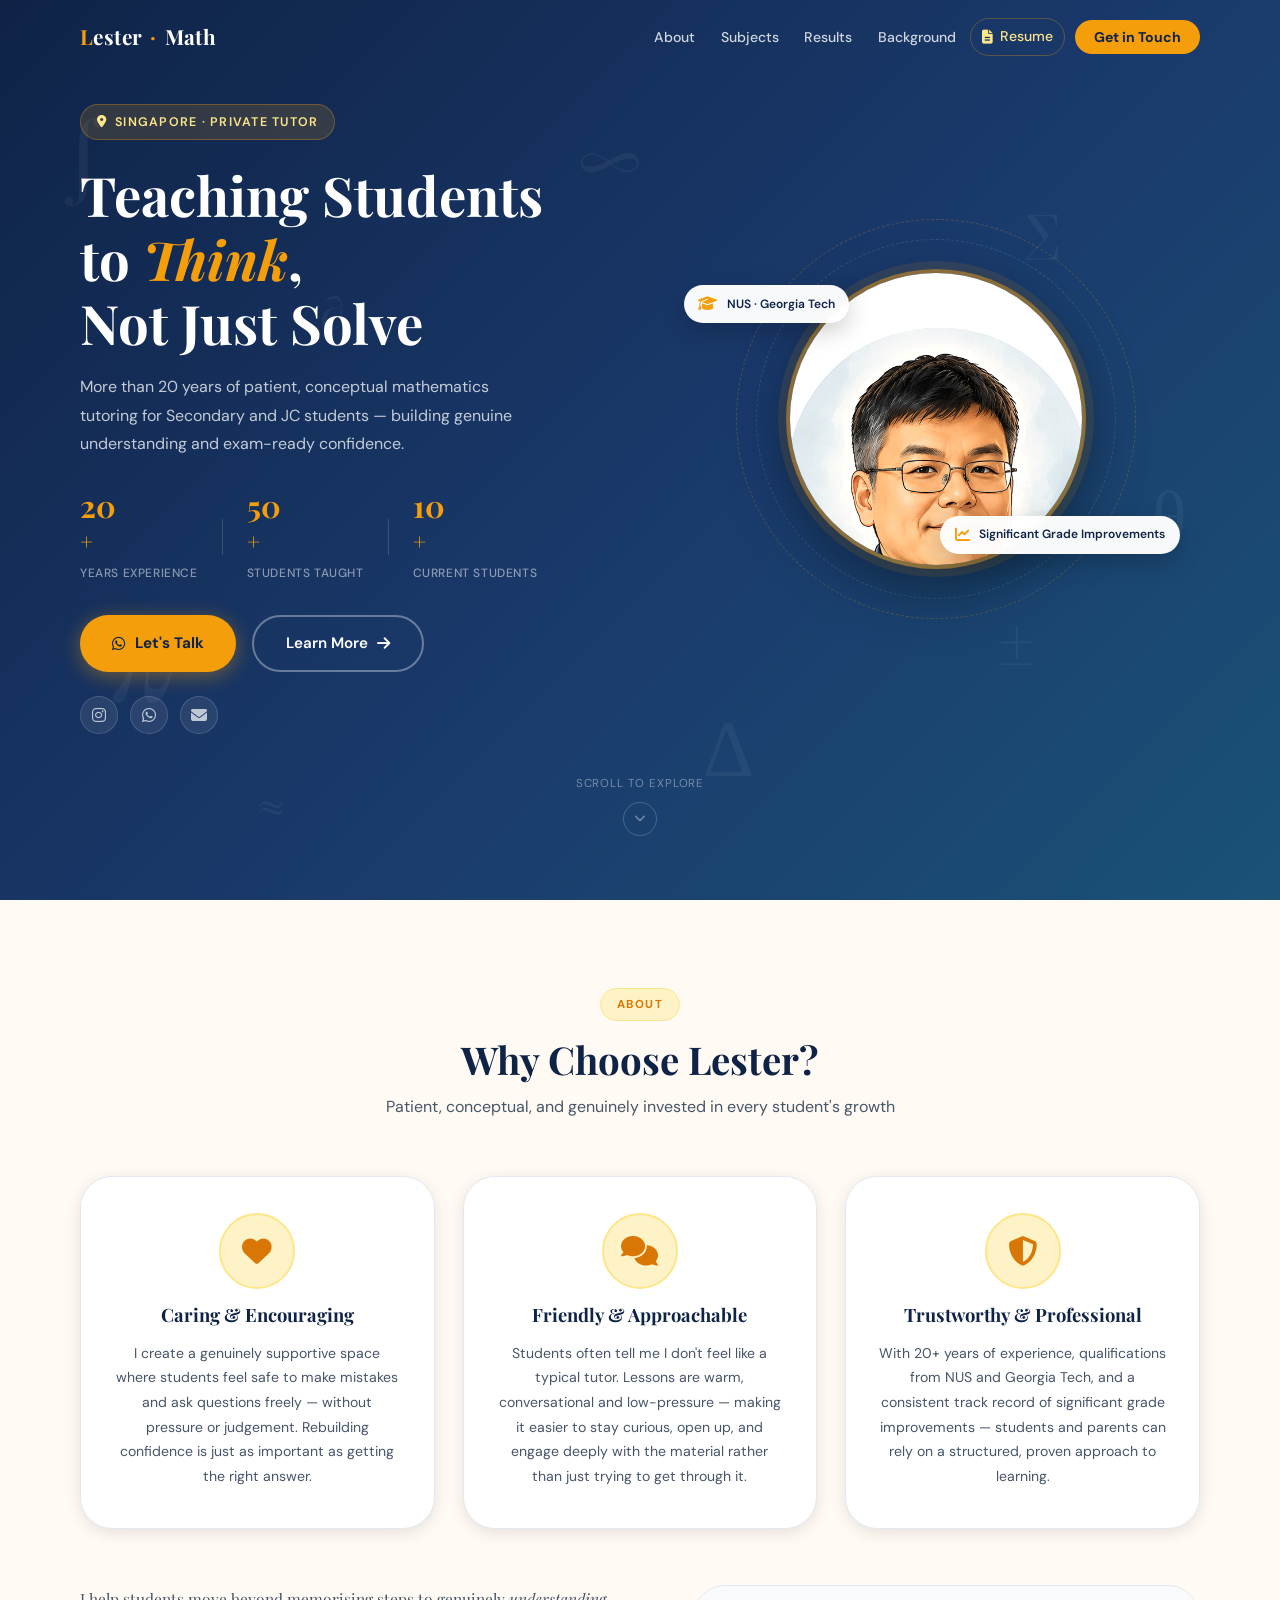
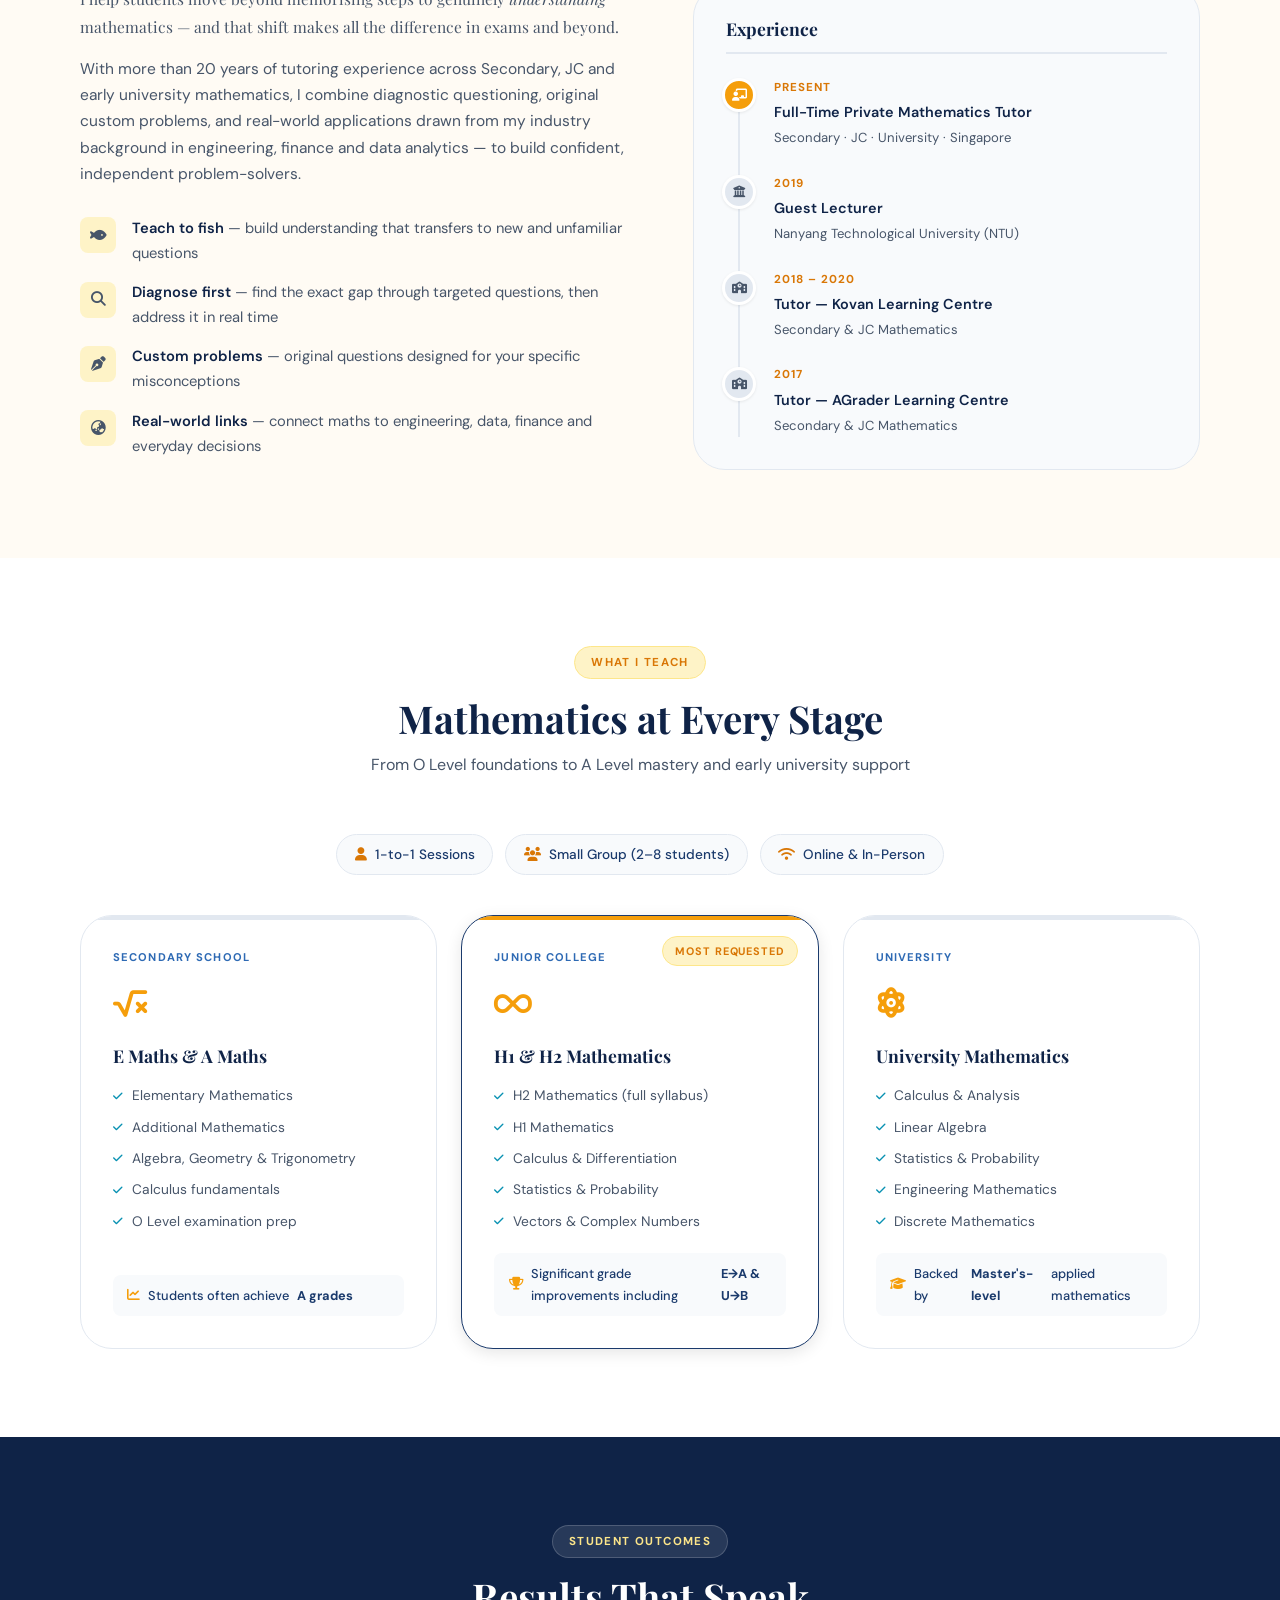
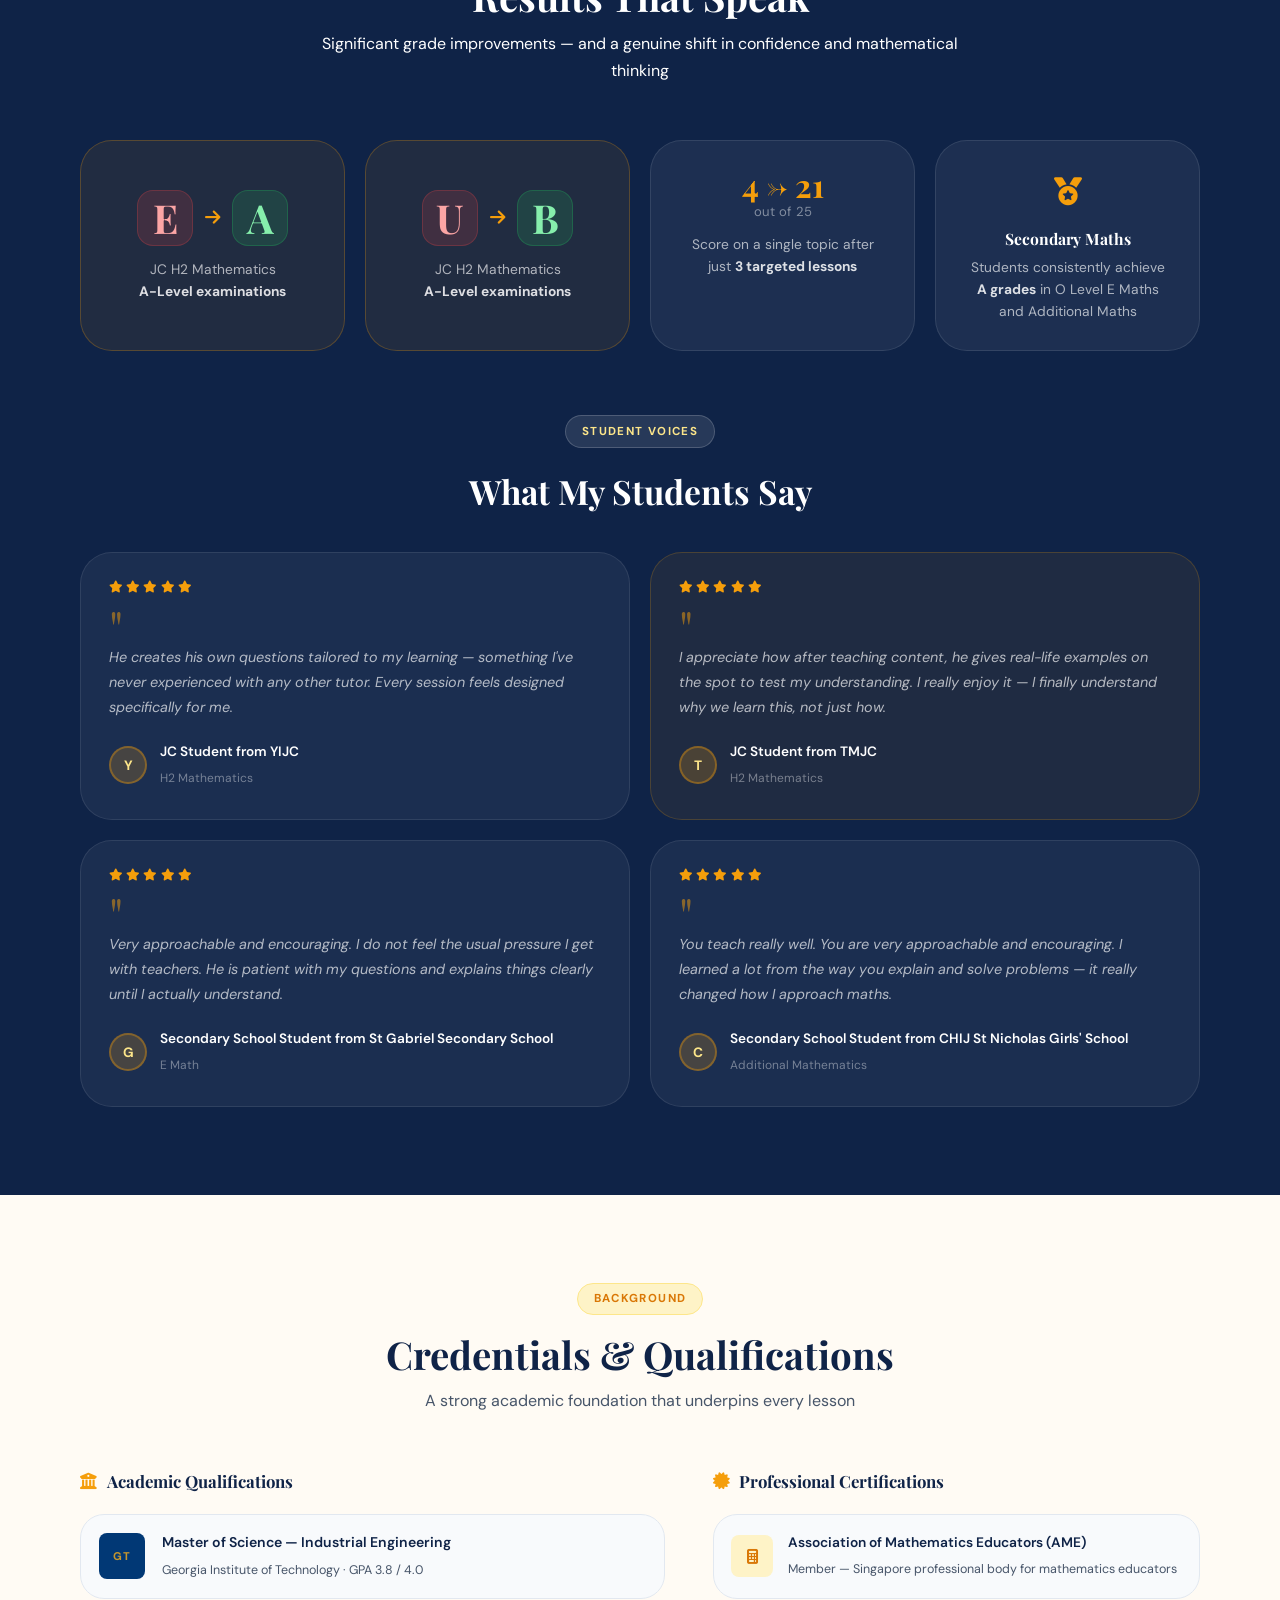
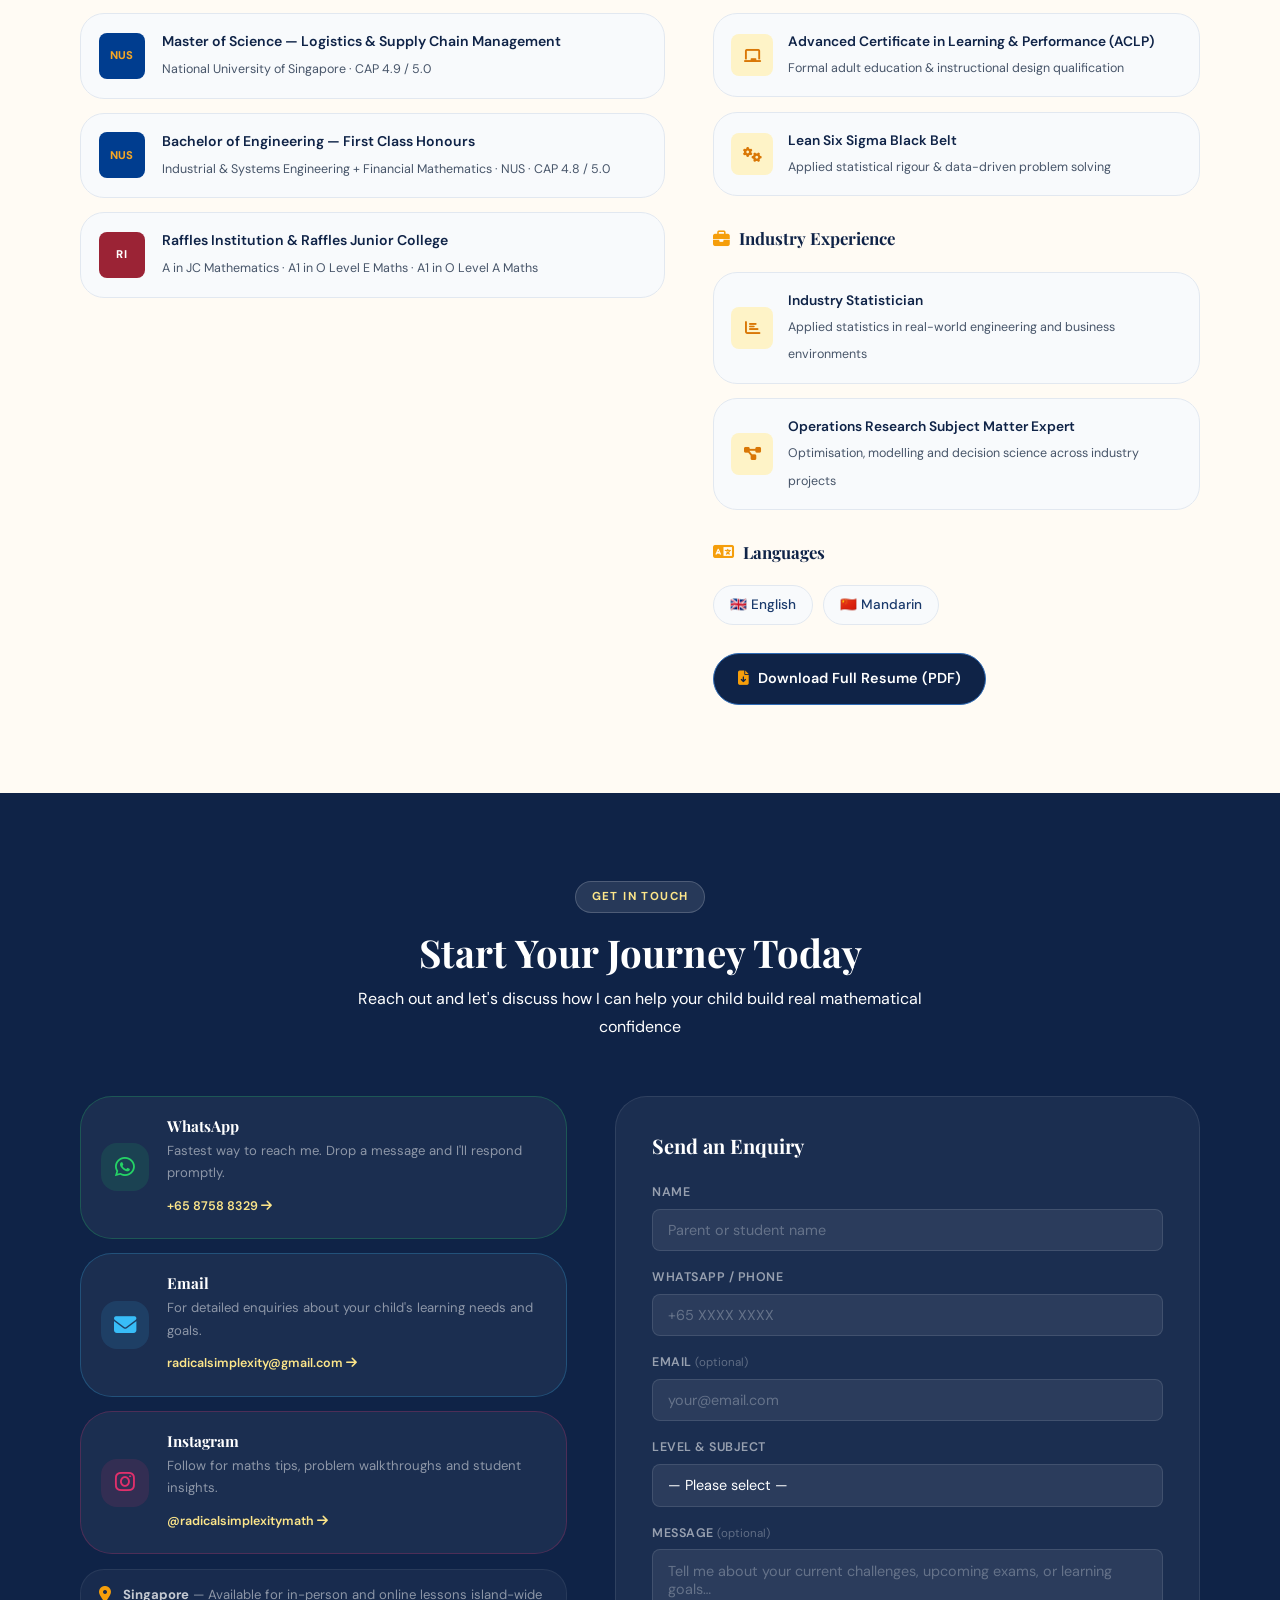
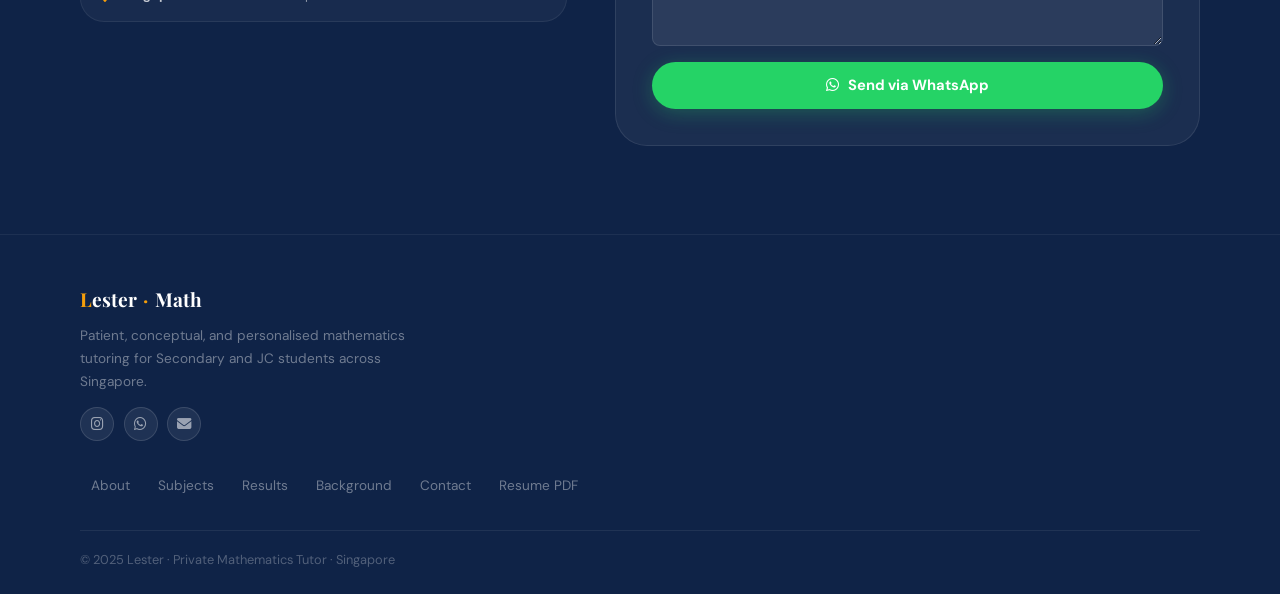
==== commit d1ef0831: "Add Industry Experience block under Background section Lists Statistician and Operations Research Su" ====
--- a/index.html
+++ b/index.html
@@ -641,6 +641,24 @@
             </div>
           </div>
 
+          <h3 class="qual-block-title" style="margin-top:2rem;"><i class="fas fa-briefcase"></i> Industry Experience</h3>
+          <div class="cert-list">
+            <div class="cert-item">
+              <div class="cert-icon-wrap"><i class="fas fa-chart-bar"></i></div>
+              <div class="cert-detail">
+                <strong>Industry Statistician</strong>
+                <span>Applied statistics in real-world engineering and business environments</span>
+              </div>
+            </div>
+            <div class="cert-item">
+              <div class="cert-icon-wrap"><i class="fas fa-project-diagram"></i></div>
+              <div class="cert-detail">
+                <strong>Operations Research Subject Matter Expert</strong>
+                <span>Optimisation, modelling and decision science across industry projects</span>
+              </div>
+            </div>
+          </div>
+
           <div class="lang-block">
             <h3 class="qual-block-title" style="margin-top:2rem;"><i class="fas fa-language"></i> Languages</h3>
             <div class="lang-tags">
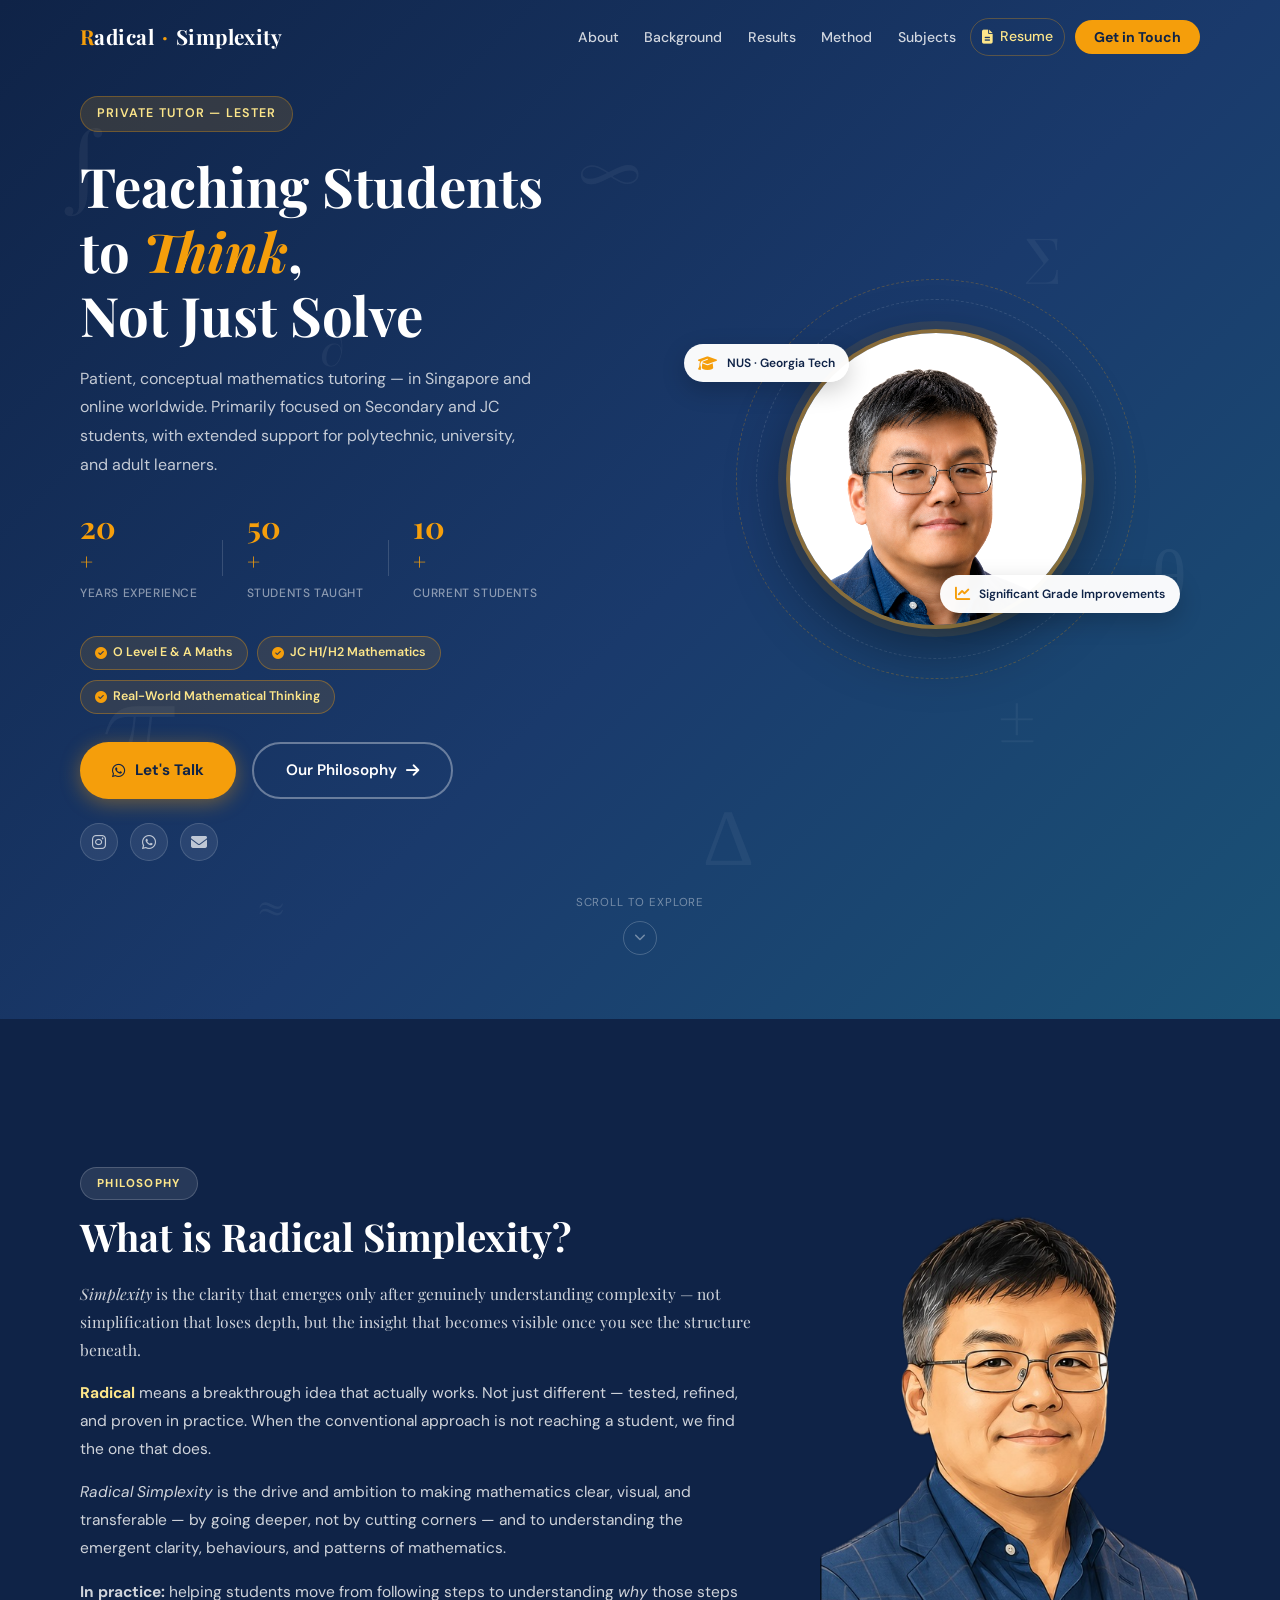
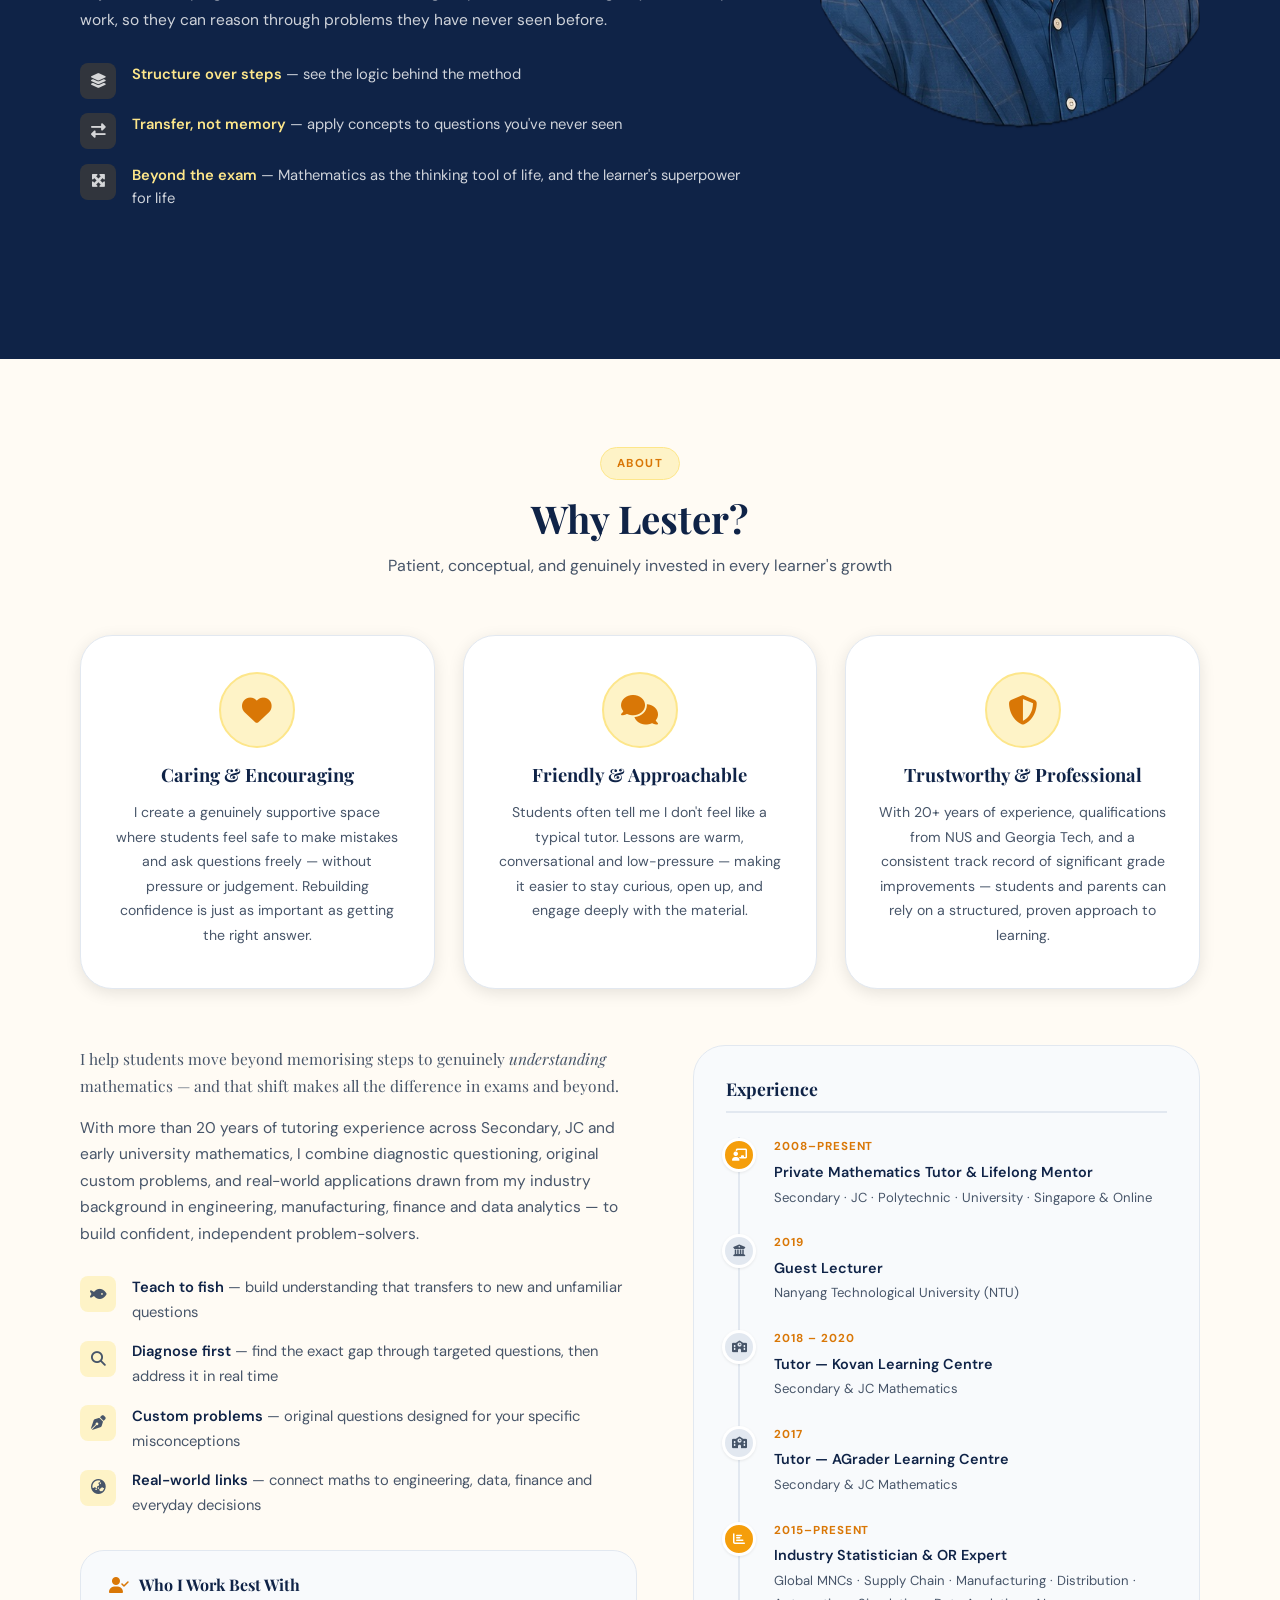
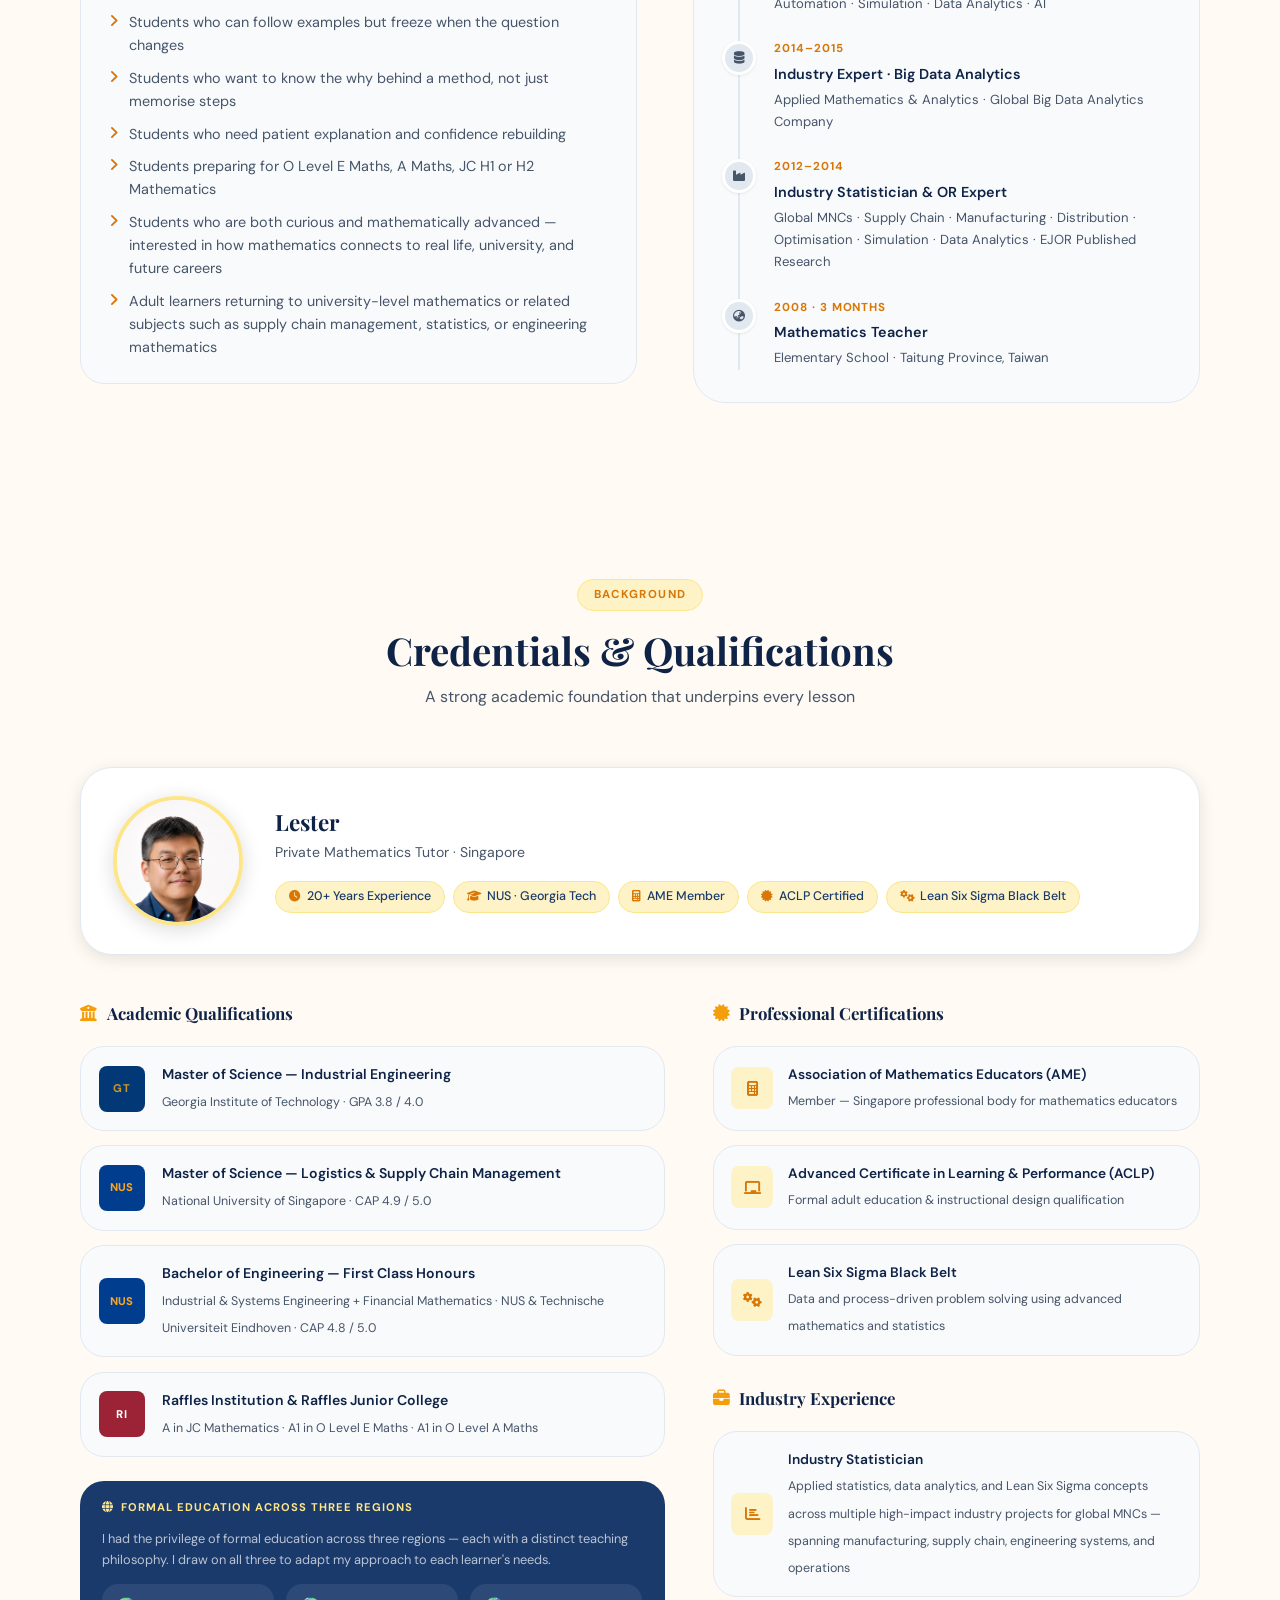
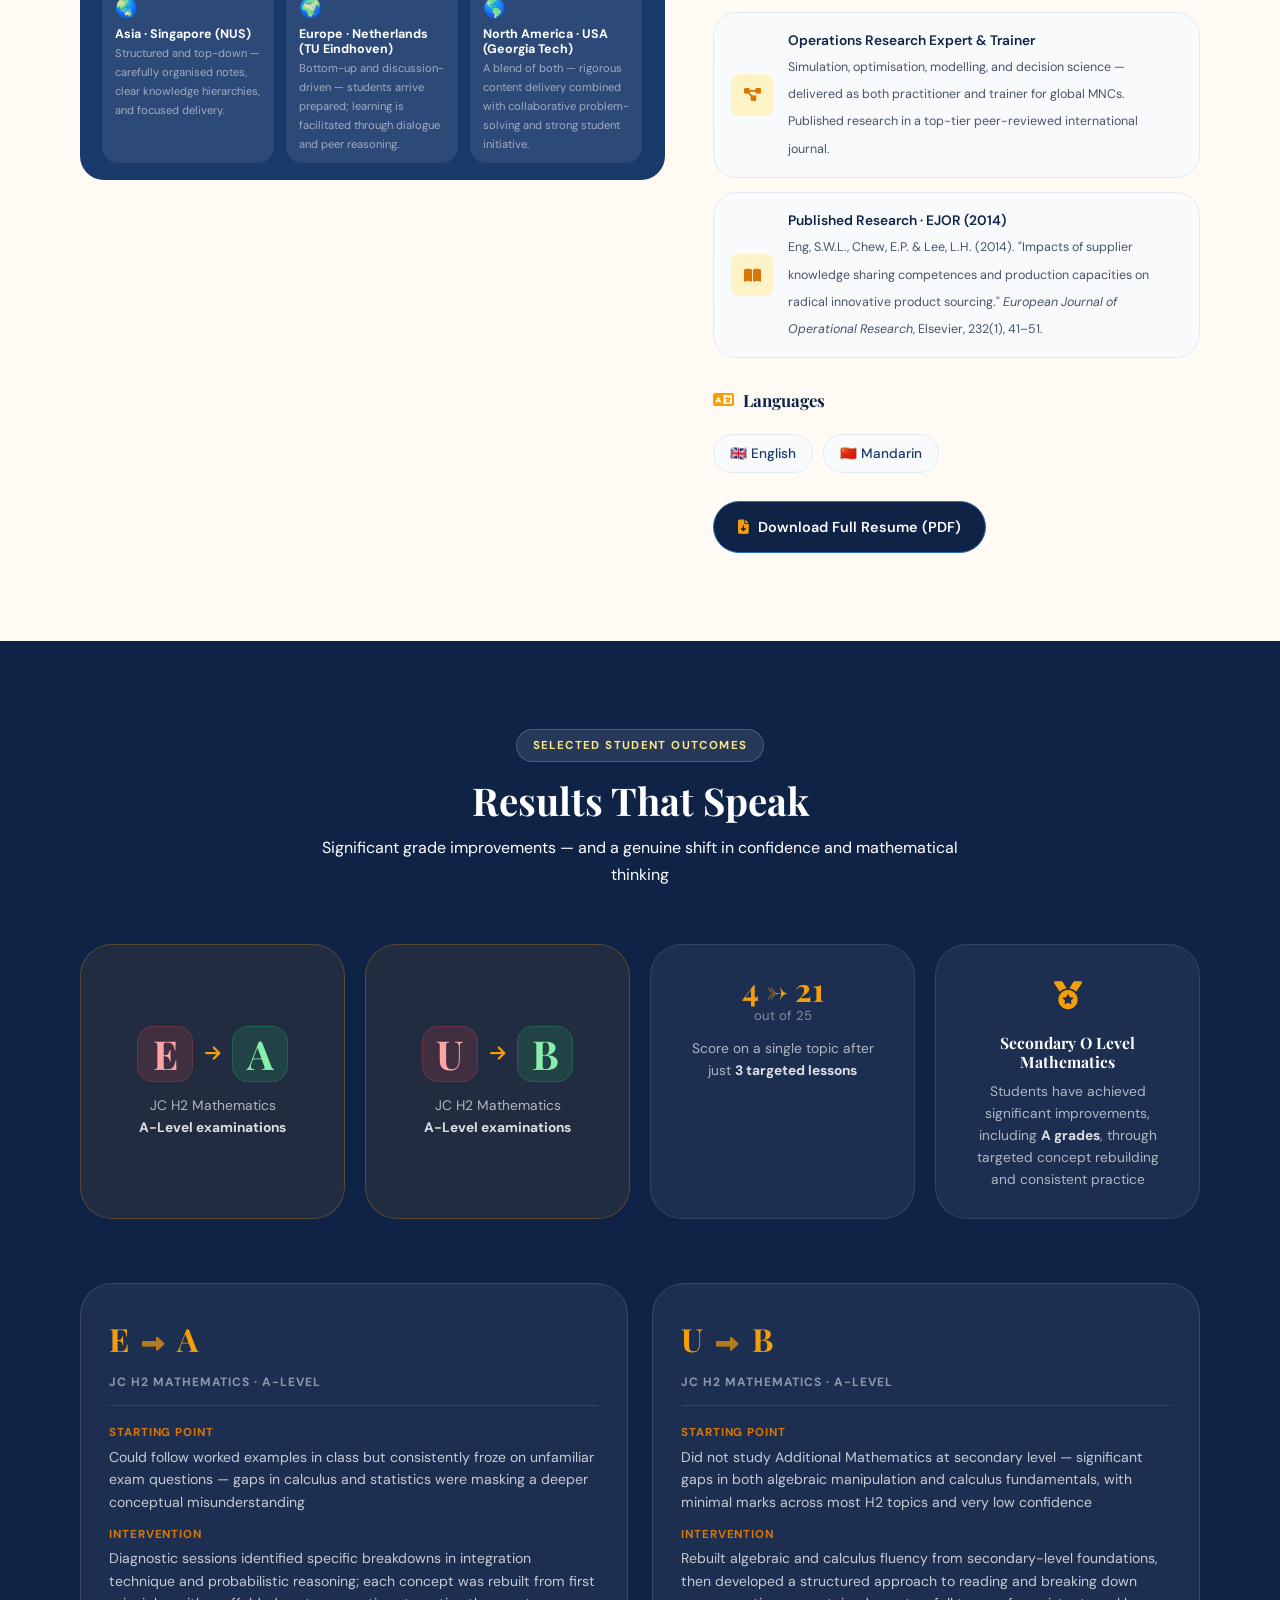
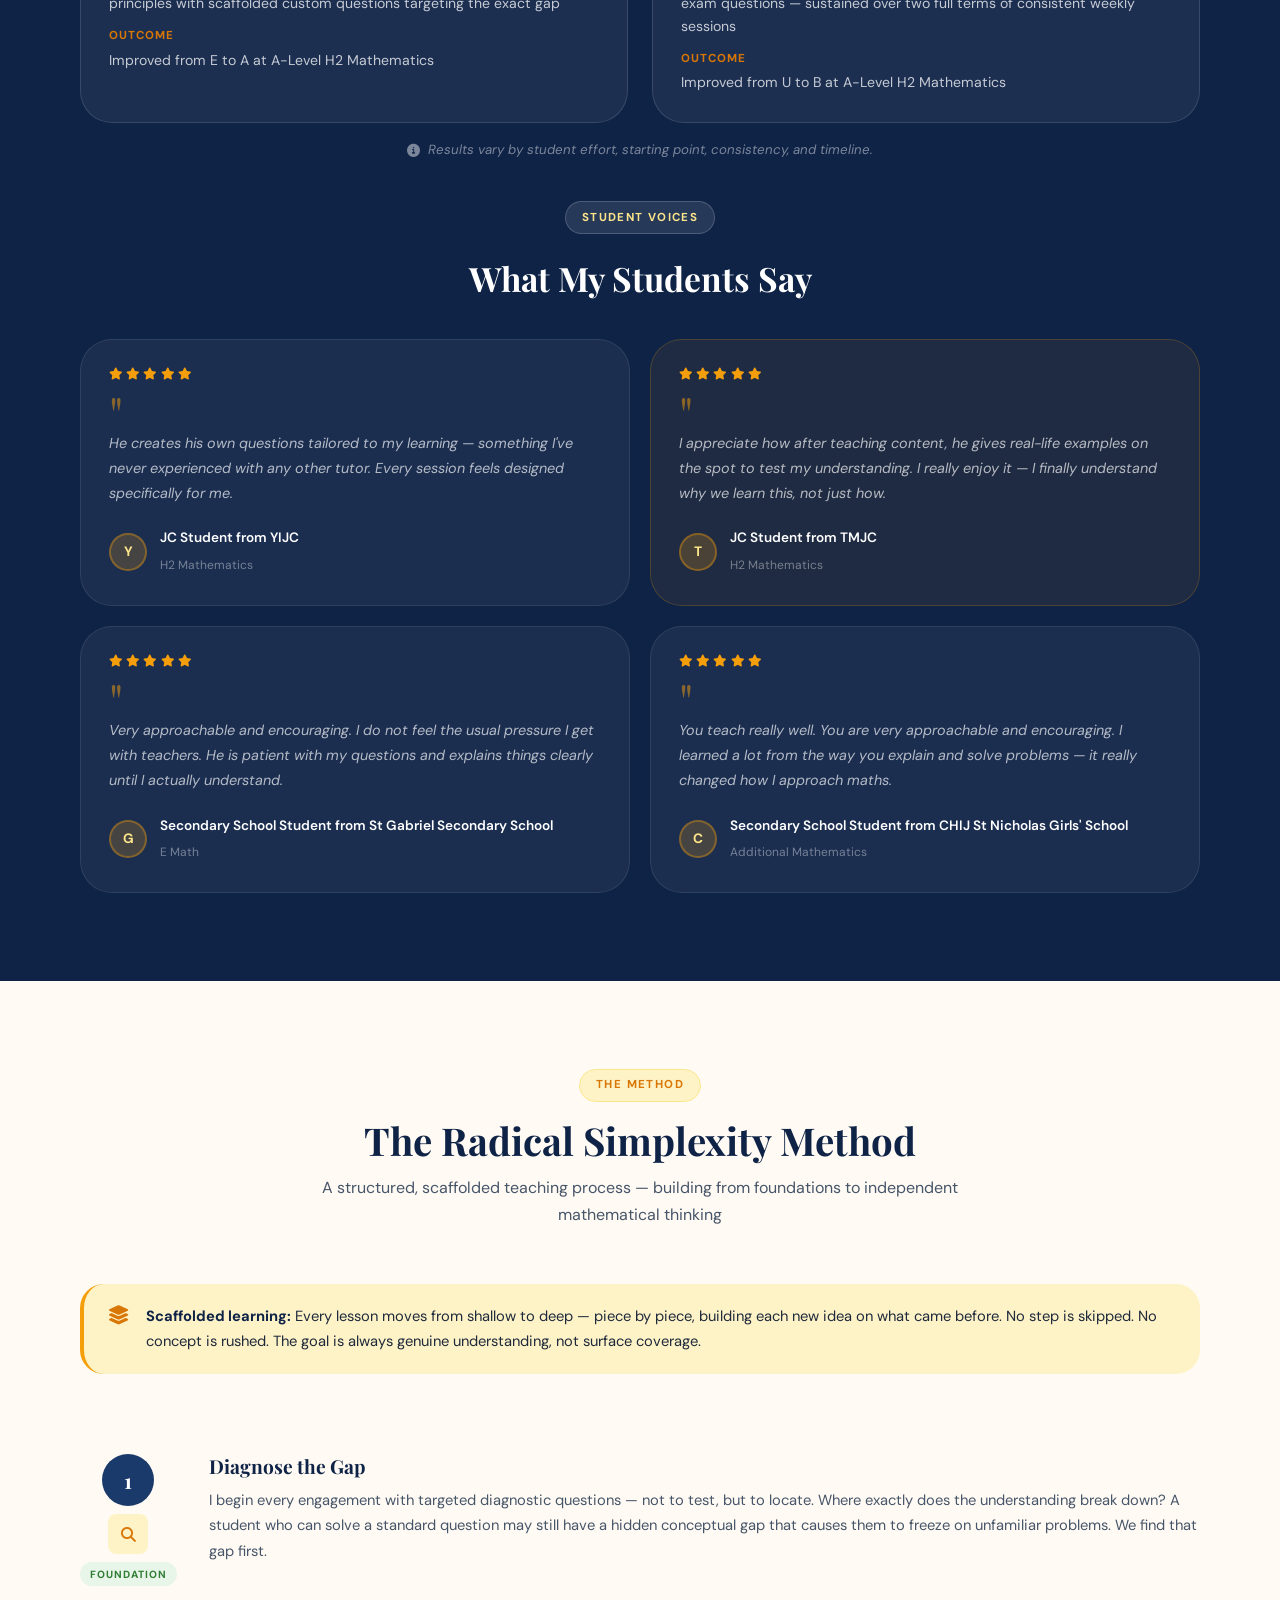
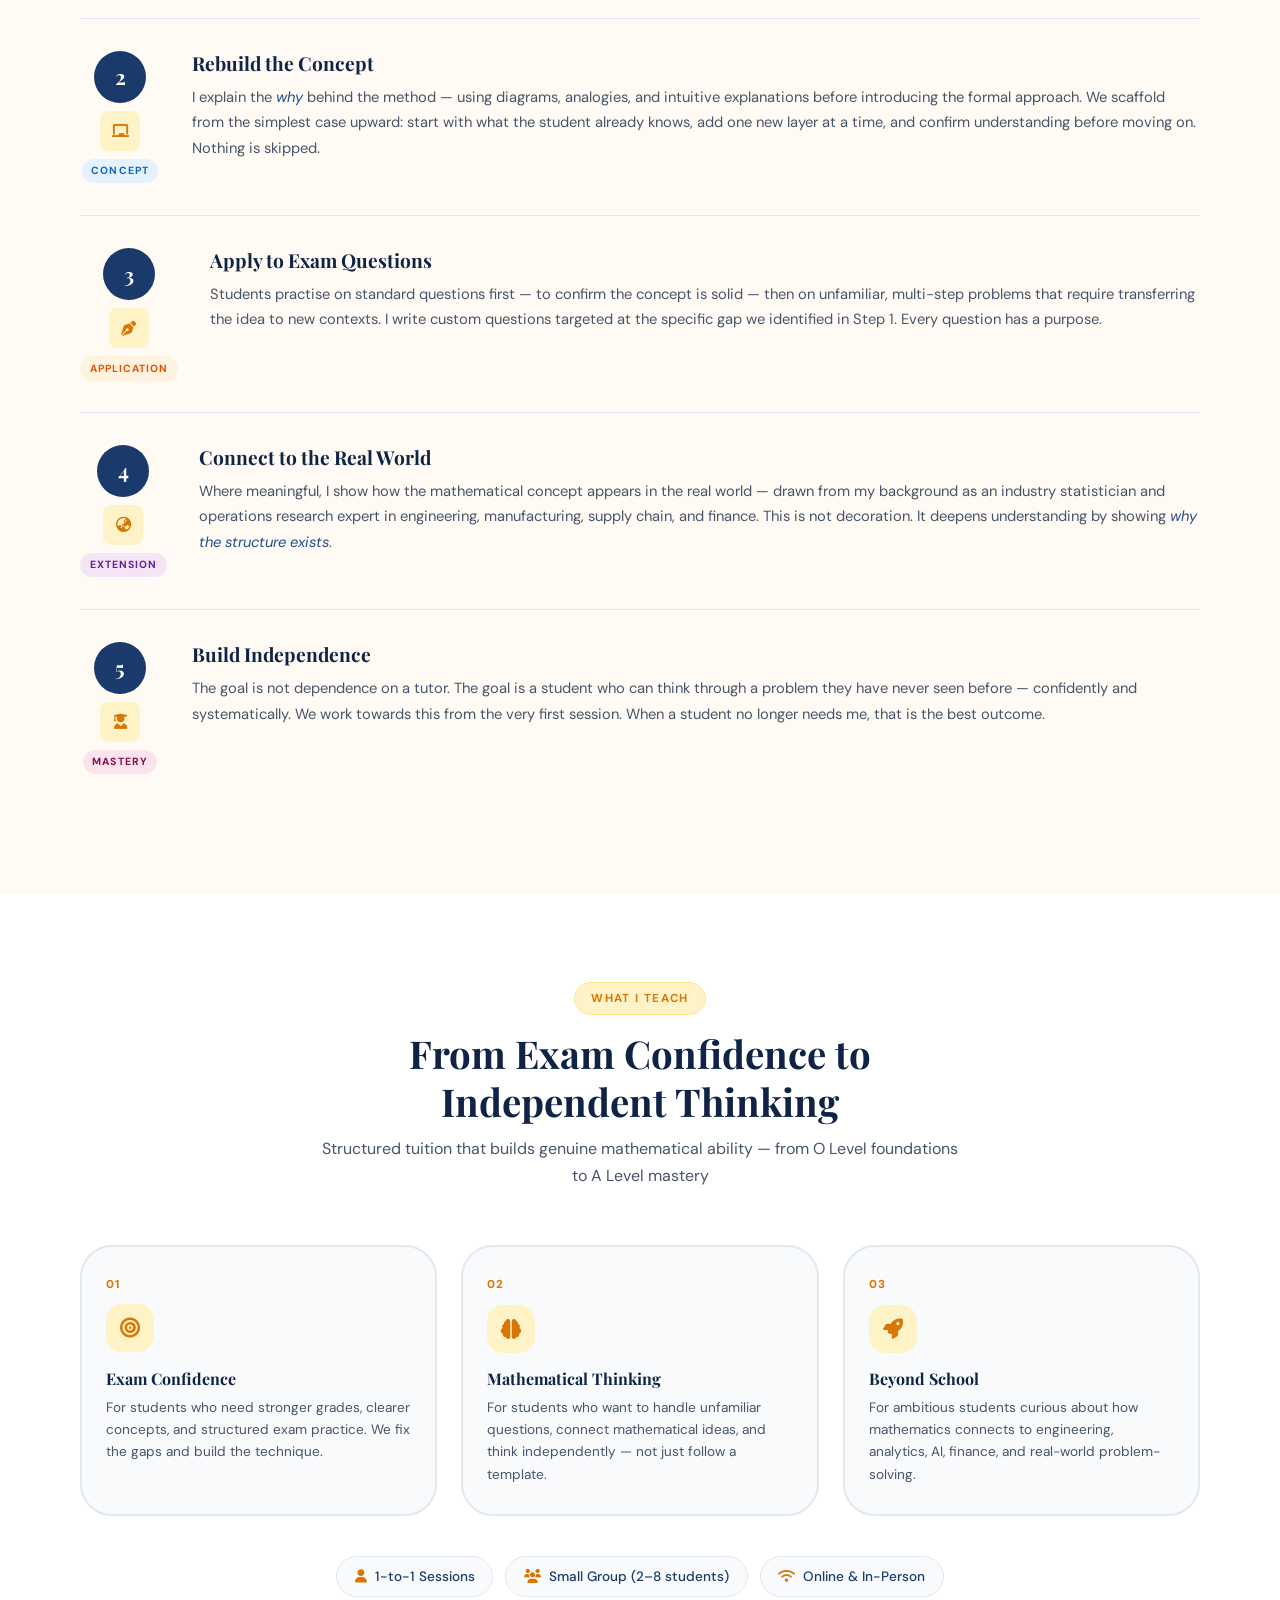
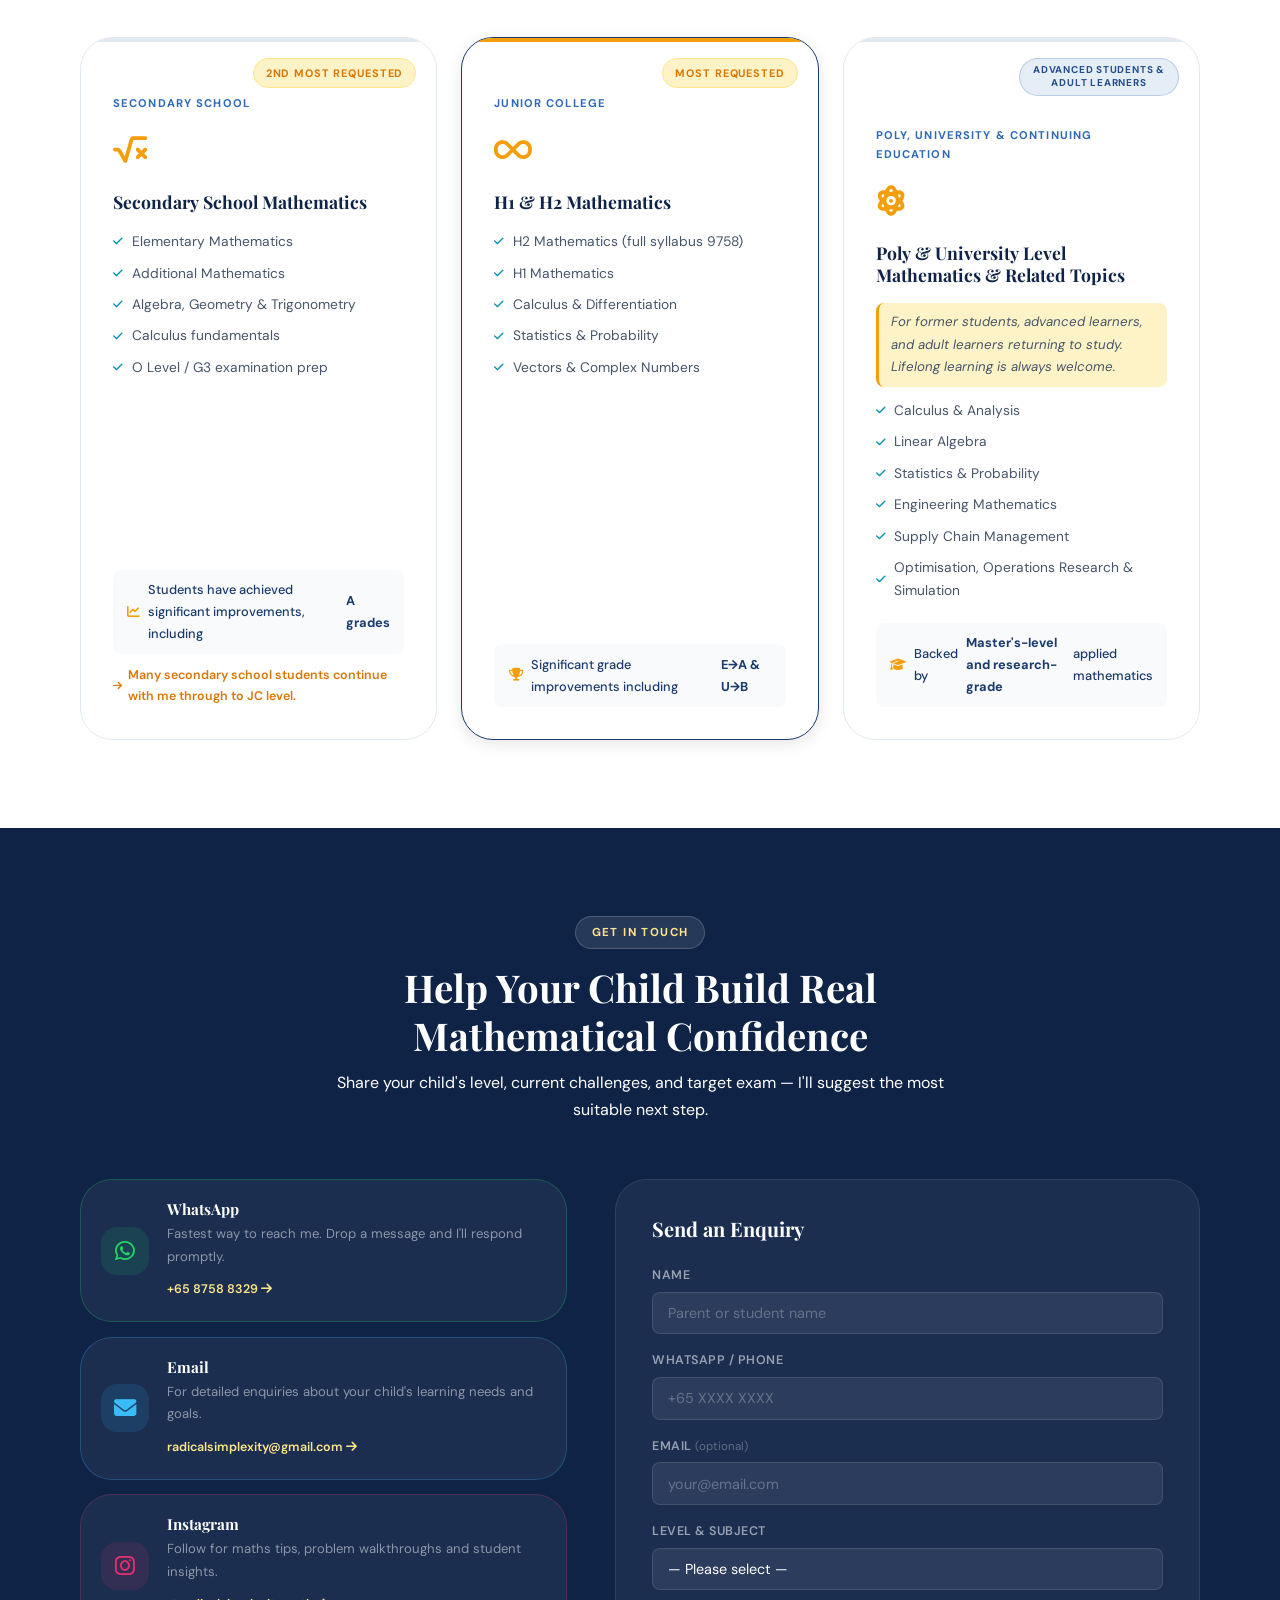
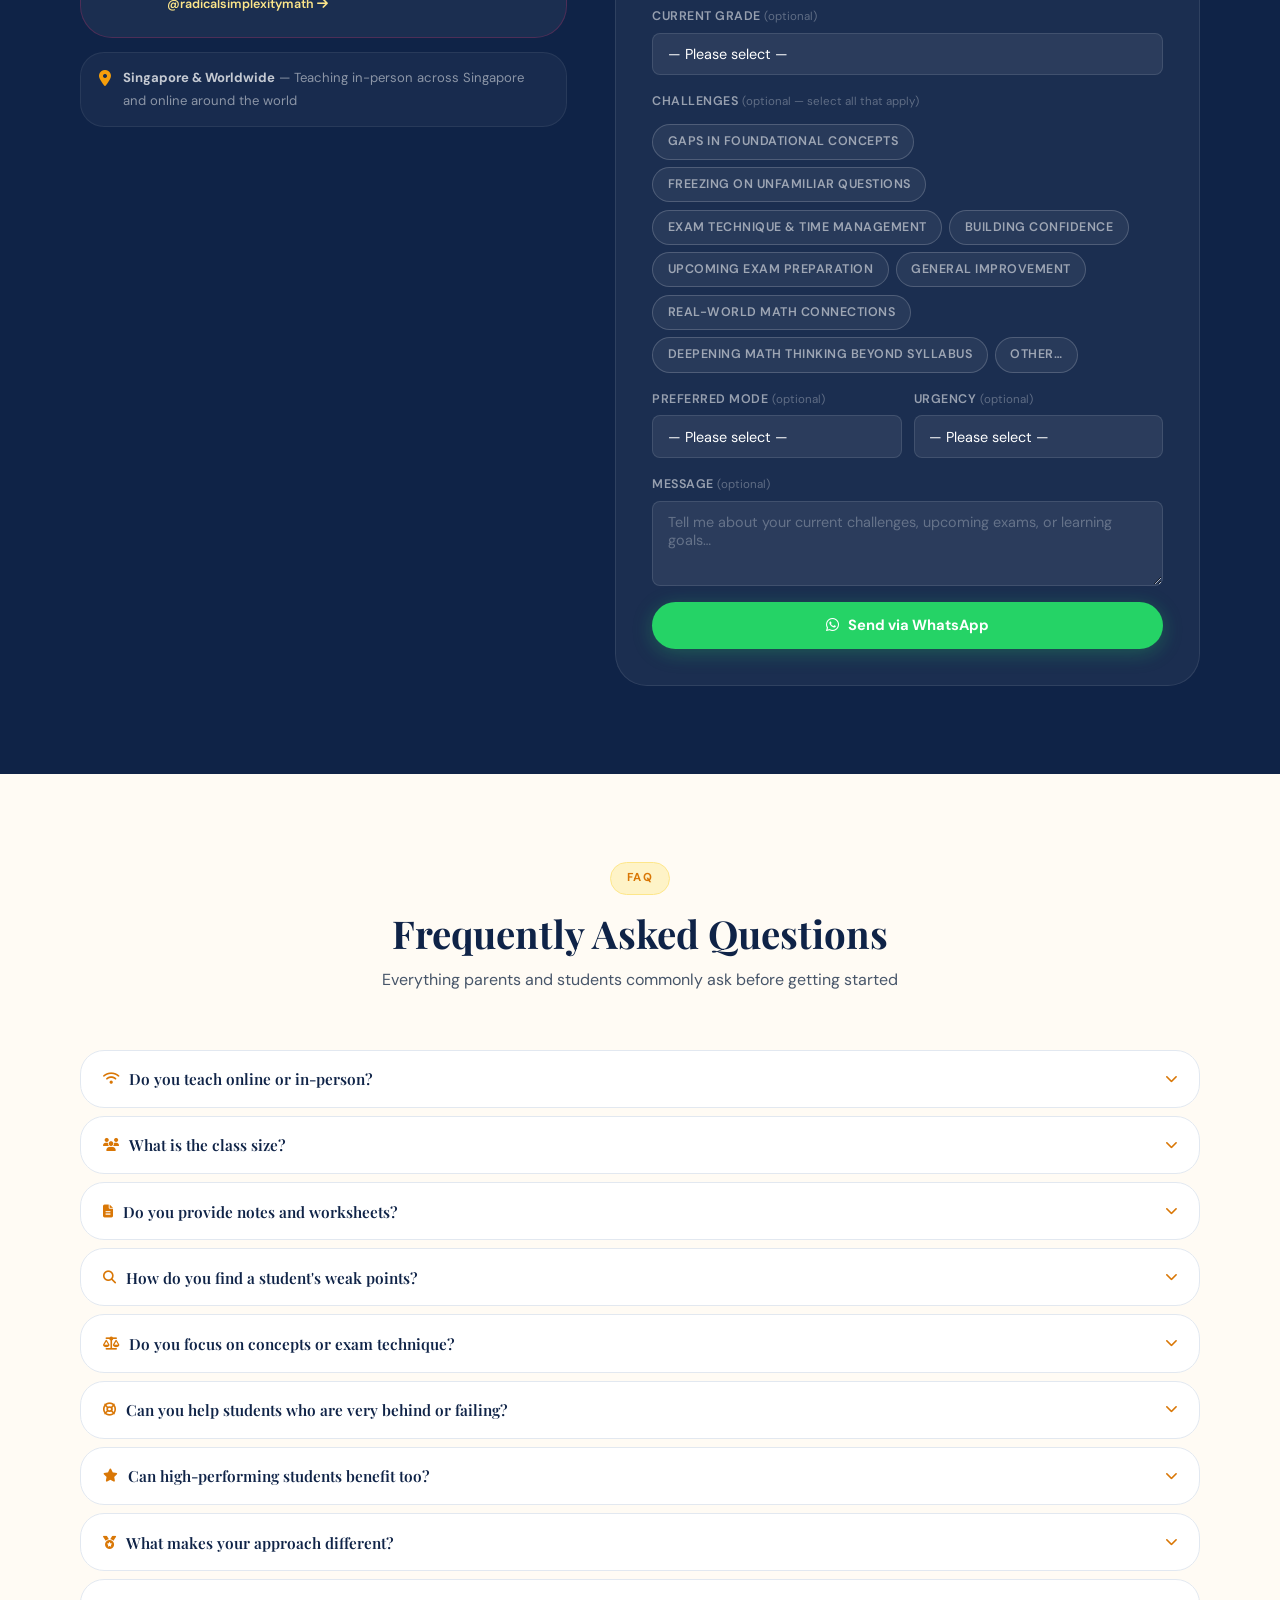
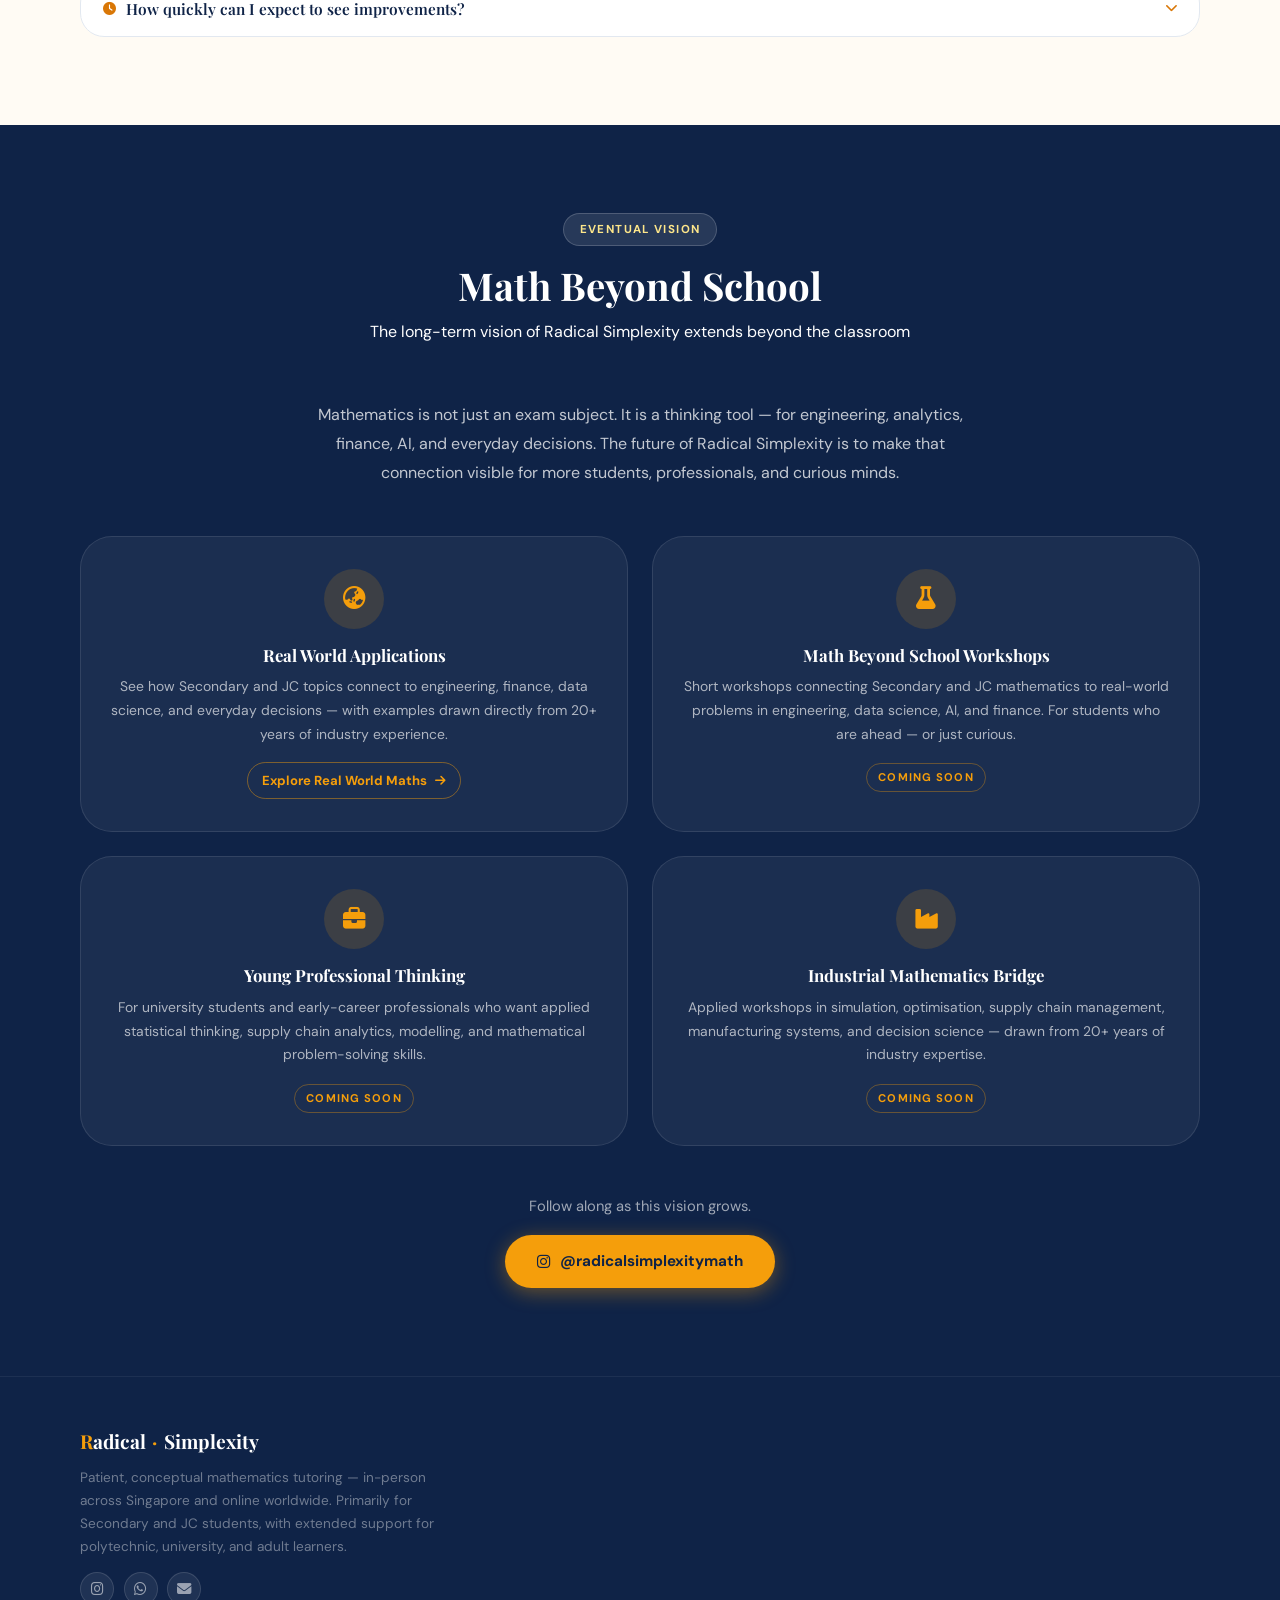
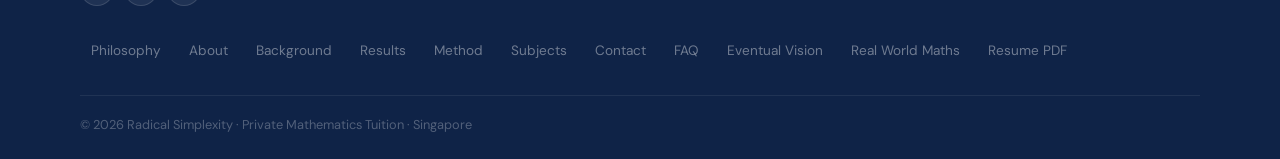
==== commit 648a9332: "Major website overhaul: content, structure, and design - Rewrote philosophy section (Radical Simplex" ====
--- a/index.html
+++ b/index.html
@@ -19,12 +19,12 @@
   <meta name="ICBM" content="1.3521, 103.8198" />
   <meta name="language" content="English" />
 
-  <!-- ===== OPEN GRAPH (Facebook / WhatsApp / LinkedIn previews) ===== -->
+  <!-- ===== OPEN GRAPH ===== -->
   <meta property="og:type" content="website" />
   <meta property="og:url" content="https://radicalsimplexity.com/" />
   <meta property="og:title" content="Lester | Private Maths Tutor Singapore | JC H2 & O Level" />
   <meta property="og:description" content="20+ years of patient, conceptual mathematics tutoring in Singapore. JC H1/H2, Secondary E & A Maths. Significant grade improvements — E to A, U to B at A Level." />
-  <meta property="og:image" content="https://radicalsimplexity.com/Input/Trustworthy%20and%20Professional.png" />
+  <meta property="og:image" content="https://radicalsimplexity.com/Input/Professional%20Edited%20Photo.png" />
   <meta property="og:image:alt" content="Lester — Private Mathematics Tutor Singapore" />
   <meta property="og:locale" content="en_SG" />
   <meta property="og:site_name" content="Lester Maths Tutor" />
@@ -33,7 +33,7 @@
   <meta name="twitter:card" content="summary_large_image" />
   <meta name="twitter:title" content="Lester | Private Maths Tutor Singapore" />
   <meta name="twitter:description" content="20+ years experience. JC H2, O Level E & A Maths. Proven grade improvements. Patient, conceptual, personalised." />
-  <meta name="twitter:image" content="https://radicalsimplexity.com/Input/Trustworthy%20and%20Professional.png" />
+  <meta name="twitter:image" content="https://radicalsimplexity.com/Input/Professional%20Edited%20Photo.png" />
 
   <!-- ===== SCHEMA.ORG STRUCTURED DATA ===== -->
   <script type="application/ld+json">
@@ -49,37 +49,14 @@
         "url": "https://radicalsimplexity.com/",
         "telephone": "+6587588329",
         "email": "radicalsimplexity@gmail.com",
-        "image": "https://radicalsimplexity.com/Input/Trustworthy%20and%20Professional.png",
-        "address": {
-          "@type": "PostalAddress",
-          "addressLocality": "Singapore",
-          "addressCountry": "SG"
-        },
+        "image": "https://radicalsimplexity.com/Input/Professional%20Edited%20Photo.png",
+        "address": { "@type": "PostalAddress", "addressLocality": "Singapore", "addressCountry": "SG" },
         "alumniOf": [
-          {
-            "@type": "CollegeOrUniversity",
-            "name": "Georgia Institute of Technology"
-          },
-          {
-            "@type": "CollegeOrUniversity",
-            "name": "National University of Singapore"
-          }
+          { "@type": "CollegeOrUniversity", "name": "Georgia Institute of Technology" },
+          { "@type": "CollegeOrUniversity", "name": "National University of Singapore" }
         ],
-        "knowsAbout": [
-          "JC H2 Mathematics",
-          "JC H1 Mathematics",
-          "O Level Additional Mathematics",
-          "O Level Elementary Mathematics",
-          "Secondary School Mathematics",
-          "University Mathematics",
-          "A Level Mathematics Singapore",
-          "Calculus",
-          "Statistics",
-          "Algebra"
-        ],
-        "sameAs": [
-          "https://www.instagram.com/radicalsimplexitymath/"
-        ]
+        "knowsAbout": ["JC H2 Mathematics","JC H1 Mathematics","O Level Additional Mathematics","O Level Elementary Mathematics","Secondary School Mathematics","University Mathematics","A Level Mathematics Singapore","Calculus","Statistics","Algebra"],
+        "sameAs": ["https://www.instagram.com/radicalsimplexitymath/"]
       },
       {
         "@type": "LocalBusiness",
@@ -89,52 +66,13 @@
         "url": "https://radicalsimplexity.com/",
         "telephone": "+6587588329",
         "email": "radicalsimplexity@gmail.com",
-        "image": "https://radicalsimplexity.com/Input/Trustworthy%20and%20Professional.png",
-        "address": {
-          "@type": "PostalAddress",
-          "addressLocality": "Singapore",
-          "addressCountry": "SG"
-        },
-        "areaServed": {
-          "@type": "Country",
-          "name": "Singapore"
-        },
+        "image": "https://radicalsimplexity.com/Input/Professional%20Edited%20Photo.png",
+        "address": { "@type": "PostalAddress", "addressLocality": "Singapore", "addressCountry": "SG" },
+        "areaServed": { "@type": "Country", "name": "Singapore" },
         "priceRange": "$$",
         "currenciesAccepted": "SGD",
         "openingHours": "Mo-Su 09:00-21:00",
-        "hasOfferCatalog": {
-          "@type": "OfferCatalog",
-          "name": "Mathematics Tuition Services",
-          "itemListElement": [
-            {
-              "@type": "Offer",
-              "itemOffered": {
-                "@type": "Service",
-                "name": "JC H2 Mathematics Tuition",
-                "description": "1-to-1 and small group JC H2 Mathematics tuition in Singapore. A Level exam preparation."
-              }
-            },
-            {
-              "@type": "Offer",
-              "itemOffered": {
-                "@type": "Service",
-                "name": "O Level Mathematics Tuition",
-                "description": "Secondary school E Maths and A Maths tuition. O Level exam preparation."
-              }
-            },
-            {
-              "@type": "Offer",
-              "itemOffered": {
-                "@type": "Service",
-                "name": "University Mathematics Support",
-                "description": "University-level mathematics support backed by Master's degree qualifications."
-              }
-            }
-          ]
-        },
-        "sameAs": [
-          "https://www.instagram.com/radicalsimplexitymath/"
-        ]
+        "sameAs": ["https://www.instagram.com/radicalsimplexitymath/"]
       }
     ]
   }
@@ -144,12 +82,8 @@
   <link rel="preconnect" href="https://fonts.googleapis.com" />
   <link rel="preconnect" href="https://fonts.gstatic.com" crossorigin />
   <link href="https://fonts.googleapis.com/css2?family=Playfair+Display:ital,wght@0,400;0,600;0,700;1,400;1,600&family=DM+Sans:opsz,wght@9..40,300;9..40,400;9..40,500;9..40,600;9..40,700&display=swap" rel="stylesheet" />
-
-  <!-- AOS -->
   <link href="https://unpkg.com/aos@2.3.1/dist/aos.css" rel="stylesheet" />
-  <!-- Font Awesome -->
   <link rel="stylesheet" href="https://cdnjs.cloudflare.com/ajax/libs/font-awesome/6.5.0/css/all.min.css" />
-
   <link rel="stylesheet" href="css/styles.css" />
 </head>
 <body>
@@ -158,13 +92,14 @@
   <nav class="navbar" id="navbar">
     <div class="nav-container">
       <a href="#home" class="nav-logo">
-        <span class="logo-accent">L</span>ester <span class="logo-dot">·</span> Math
+        <span class="logo-accent">R</span>adical <span class="logo-dot">·</span> Simplexity
       </a>
       <ul class="nav-links" id="navLinks">
         <li><a href="#about">About</a></li>
+        <li><a href="#qualifications">Background</a></li>
+        <li><a href="#results">Results</a></li>
+        <li><a href="#method">Method</a></li>
         <li><a href="#subjects">Subjects</a></li>
-        <li><a href="#results">Results</a></li>
-        <li><a href="#qualifications">Background</a></li>
         <li>
           <a href="Input/Final_Lester_Eng_Math_Tutor.pdf" target="_blank" class="nav-resume">
             <i class="fas fa-file-alt"></i> Resume
@@ -184,9 +119,10 @@
     <button class="mobile-close" id="mobileClose"><i class="fas fa-times"></i></button>
     <ul>
       <li><a href="#about">About</a></li>
+      <li><a href="#qualifications">Background</a></li>
+      <li><a href="#results">Results</a></li>
+      <li><a href="#method">Method</a></li>
       <li><a href="#subjects">Subjects</a></li>
-      <li><a href="#results">Results</a></li>
-      <li><a href="#qualifications">Background</a></li>
       <li><a href="Input/Final_Lester_Eng_Math_Tutor.pdf" target="_blank"><i class="fas fa-file-alt"></i> Resume PDF</a></li>
       <li><a href="#contact" class="mobile-cta">Get in Touch</a></li>
     </ul>
@@ -195,68 +131,59 @@
   <!-- ===== HERO ===== -->
   <section class="hero" id="home">
     <div class="math-bg" aria-hidden="true">
-      <span class="ms ms-1">∫</span>
-      <span class="ms ms-2">∑</span>
-      <span class="ms ms-3">π</span>
-      <span class="ms ms-4">√</span>
-      <span class="ms ms-5">∆</span>
-      <span class="ms ms-6">∞</span>
-      <span class="ms ms-7">≈</span>
-      <span class="ms ms-8">θ</span>
-      <span class="ms ms-9">∂</span>
-      <span class="ms ms-10">±</span>
+      <span class="ms ms-1">∫</span><span class="ms ms-2">∑</span><span class="ms ms-3">π</span>
+      <span class="ms ms-4">√</span><span class="ms ms-5">∆</span><span class="ms ms-6">∞</span>
+      <span class="ms ms-7">≈</span><span class="ms ms-8">θ</span><span class="ms ms-9">∂</span><span class="ms ms-10">±</span>
     </div>
 
     <div class="hero-container">
       <div class="hero-text">
         <div class="hero-badge">
-          <i class="fas fa-map-marker-alt"></i> Singapore · Private Tutor
+          Private Tutor — Lester
         </div>
         <h1 class="hero-title">
           Teaching Students<br />to <em>Think</em>,<br />Not Just Solve
         </h1>
         <p class="hero-sub">
-          More than 20 years of patient, conceptual mathematics tutoring for
-          Secondary and JC students — building genuine understanding and
-          exam-ready confidence.
+          Patient, conceptual mathematics tutoring — in Singapore and online worldwide. Primarily focused on Secondary and JC students, with extended support for polytechnic, university, and adult learners.
         </p>
 
         <div class="hero-stats-row">
           <div class="hs-item">
-            <span class="hs-num" data-target="20">0</span><span class="hs-plus">+</span>
+            <span class="hs-num">20</span><span class="hs-plus">+</span>
             <span class="hs-label">Years Experience</span>
           </div>
           <div class="hs-sep"></div>
           <div class="hs-item">
-            <span class="hs-num" data-target="50">0</span><span class="hs-plus">+</span>
+            <span class="hs-num">50</span><span class="hs-plus">+</span>
             <span class="hs-label">Students Taught</span>
           </div>
           <div class="hs-sep"></div>
           <div class="hs-item">
-            <span class="hs-num" data-target="10">0</span><span class="hs-plus">+</span>
+            <span class="hs-num">10</span><span class="hs-plus">+</span>
             <span class="hs-label">Current Students</span>
           </div>
+        </div>
+
+        <div class="hero-subjects">
+          <span class="hsub-badge"><i class="fas fa-check-circle"></i> O Level E &amp; A Maths</span>
+          <span class="hsub-badge"><i class="fas fa-check-circle"></i> JC H1/H2 Mathematics</span>
+          <span class="hsub-badge"><i class="fas fa-check-circle"></i> Real-World Mathematical Thinking</span>
         </div>
 
         <div class="hero-btns">
           <a href="https://wa.me/6587588329" class="btn-primary" target="_blank" rel="noopener">
             <i class="fab fa-whatsapp"></i> Let's Talk
           </a>
-          <a href="#about" class="btn-ghost">
-            Learn More <i class="fas fa-arrow-right"></i>
+          <a href="#philosophy" class="btn-ghost">
+            Our Philosophy <i class="fas fa-arrow-right"></i>
           </a>
         </div>
 
         <div class="hero-social">
-          <a href="https://www.instagram.com/radicalsimplexitymath/" target="_blank" rel="noopener" aria-label="Instagram">
-            <i class="fab fa-instagram"></i>
-          </a>
-          <a href="https://wa.me/6587588329" target="_blank" rel="noopener" aria-label="WhatsApp">
-            <i class="fab fa-whatsapp"></i>
-          </a>
-          <a href="mailto:radicalsimplexity@gmail.com" aria-label="Email">
-            <i class="fas fa-envelope"></i>
-          </a>
+          <a href="https://www.instagram.com/radicalsimplexitymath/" target="_blank" rel="noopener" aria-label="Instagram"><i class="fab fa-instagram"></i></a>
+          <a href="https://wa.me/6587588329" target="_blank" rel="noopener" aria-label="WhatsApp"><i class="fab fa-whatsapp"></i></a>
+          <a href="mailto:radicalsimplexity@gmail.com" aria-label="Email"><i class="fas fa-envelope"></i></a>
         </div>
       </div>
 
@@ -266,7 +193,7 @@
           <div class="photo-ring ring-inner"></div>
           <div class="photo-glow"></div>
           <div class="photo-circle">
-            <img src="Input/Trustworthy and Professional.png" alt="Lester — Private Mathematics Tutor" />
+            <img src="Input/Professional Edited Photo.png" alt="Lester — Private Mathematics Tutor" />
           </div>
           <div class="info-badge badge-tl">
             <i class="fas fa-graduation-cap"></i>
@@ -280,35 +207,73 @@
       </div>
     </div>
 
-    <a href="#about" class="scroll-hint" aria-label="Scroll down">
+    <a href="#philosophy" class="scroll-hint" aria-label="Scroll down">
       <span class="scroll-hint-text">Scroll to explore</span>
       <div class="scroll-arrow"><i class="fas fa-chevron-down"></i></div>
     </a>
   </section>
 
-  <!-- ===== WHY LESTER (replaces About + Philosophy) ===== -->
+  <!-- ===== MANIFESTO — What is Radical Simplexity? ===== -->
+  <section class="manifesto section-dark" id="philosophy">
+    <div class="container">
+      <div class="manifesto-grid">
+        <div class="manifesto-text" data-aos="fade-right">
+          <span class="section-tag light">Philosophy</span>
+          <h2>What is Radical Simplexity?</h2>
+          <p class="manifesto-lead">
+            <em>Simplexity</em> is the clarity that emerges only after genuinely understanding complexity — not simplification that loses depth, but the insight that becomes visible once you see the structure beneath.
+          </p>
+          <p>
+            <strong class="manifesto-keyword">Radical</strong> means a breakthrough idea that actually works. Not just different — tested, refined, and proven in practice. When the conventional approach is not reaching a student, we find the one that does.
+          </p>
+          <p>
+            <em>Radical Simplexity</em> is the drive and ambition to making mathematics clear, visual, and transferable — by going deeper, not by cutting corners — and to understanding the emergent clarity, behaviours, and patterns of mathematics.
+          </p>
+          <p>
+            <strong>In practice:</strong> helping students move from following steps to understanding <em>why</em> those steps work, so they can reason through problems they have never seen before.
+          </p>
+          <div class="manifesto-pillars">
+            <div class="mp-item">
+              <div class="mp-icon"><i class="fas fa-layer-group"></i></div>
+              <div><strong>Structure over steps</strong> — see the logic behind the method</div>
+            </div>
+            <div class="mp-item">
+              <div class="mp-icon"><i class="fas fa-exchange-alt"></i></div>
+              <div><strong>Transfer, not memory</strong> — apply concepts to questions you've never seen</div>
+            </div>
+            <div class="mp-item">
+              <div class="mp-icon"><i class="fas fa-expand-arrows-alt"></i></div>
+              <div><strong>Beyond the exam</strong> — Mathematics as the thinking tool of life, and the learner's superpower for life</div>
+            </div>
+          </div>
+        </div>
+        <div class="manifesto-img" data-aos="fade-left" data-aos-delay="150">
+          <img src="Input/Final Cartoon Photo.png" alt="Lester — Radical Simplexity" />
+        </div>
+      </div>
+    </div>
+  </section>
+
+  <!-- ===== WHY LESTER ===== -->
   <section class="why-lester section-light" id="about">
     <div class="container">
       <div class="section-header" data-aos="fade-up">
         <span class="section-tag">About</span>
-        <h2>Why Choose Lester?</h2>
-        <p>Patient, conceptual, and genuinely invested in every student's growth</p>
-      </div>
-
-      <!-- 3 persona icon cards -->
+        <h2>Why Lester?</h2>
+        <p>Patient, conceptual, and genuinely invested in every learner's growth</p>
+      </div>
+
       <div class="persona-row">
         <div class="persona-card" data-aos="fade-up" data-aos-delay="100">
           <div class="persona-icon-wrap"><i class="fas fa-heart"></i></div>
           <h3>Caring &amp; Encouraging</h3>
           <p>I create a genuinely supportive space where students feel safe to make mistakes and ask questions freely — without pressure or judgement. Rebuilding confidence is just as important as getting the right answer.</p>
         </div>
-
         <div class="persona-card" data-aos="fade-up" data-aos-delay="200">
           <div class="persona-icon-wrap"><i class="fas fa-comments"></i></div>
           <h3>Friendly &amp; Approachable</h3>
-          <p>Students often tell me I don't feel like a typical tutor. Lessons are warm, conversational and low-pressure — making it easier to stay curious, open up, and engage deeply with the material rather than just trying to get through it.</p>
-        </div>
-
+          <p>Students often tell me I don't feel like a typical tutor. Lessons are warm, conversational and low-pressure — making it easier to stay curious, open up, and engage deeply with the material.</p>
+        </div>
         <div class="persona-card" data-aos="fade-up" data-aos-delay="300">
           <div class="persona-icon-wrap"><i class="fas fa-shield-alt"></i></div>
           <h3>Trustworthy &amp; Professional</h3>
@@ -325,7 +290,7 @@
             difference in exams and beyond.
           </p>
           <p>
-            With more than 20 years of tutoring experience across Secondary, JC and early university mathematics, I combine diagnostic questioning, original custom problems, and real-world applications drawn from my industry background in engineering, finance and data analytics — to build confident, independent problem-solvers.
+            With more than 20 years of tutoring experience across Secondary, JC and early university mathematics, I combine diagnostic questioning, original custom problems, and real-world applications drawn from my industry background in engineering, manufacturing, finance and data analytics — to build confident, independent problem-solvers.
           </p>
 
           <ul class="approach-list">
@@ -346,6 +311,19 @@
               <div><strong>Real-world links</strong> — connect maths to engineering, data, finance and everyday decisions</div>
             </li>
           </ul>
+
+          <!-- Who I Work Best With -->
+          <div class="who-for-block" data-aos="fade-up">
+            <h3 class="who-for-title"><i class="fas fa-user-check"></i> Who I Work Best With</h3>
+            <ul class="who-for-list">
+              <li><i class="fas fa-angle-right"></i> Students who can follow examples but freeze when the question changes</li>
+              <li><i class="fas fa-angle-right"></i> Students who want to know the why behind a method, not just memorise steps</li>
+              <li><i class="fas fa-angle-right"></i> Students who need patient explanation and confidence rebuilding</li>
+              <li><i class="fas fa-angle-right"></i> Students preparing for O Level E Maths, A Maths, JC H1 or H2 Mathematics</li>
+              <li><i class="fas fa-angle-right"></i> Students who are both curious and mathematically advanced — interested in how mathematics connects to real life, university, and future careers</li>
+              <li><i class="fas fa-angle-right"></i> Adult learners returning to university-level mathematics or related subjects such as supply chain management, statistics, or engineering mathematics</li>
+            </ul>
+          </div>
         </div>
 
         <div class="why-timeline" data-aos="fade-left" data-aos-delay="100">
@@ -354,9 +332,9 @@
             <div class="tl-item tl-current">
               <div class="tl-dot"><i class="fas fa-chalkboard-teacher"></i></div>
               <div class="tl-body">
-                <span class="tl-period">Present</span>
-                <strong>Full-Time Private Mathematics Tutor</strong>
-                <p>Secondary · JC · University · Singapore</p>
+                <span class="tl-period">2008–Present</span>
+                <strong>Private Mathematics Tutor &amp; Lifelong Mentor</strong>
+                <p>Secondary · JC · Polytechnic · University · Singapore &amp; Online</p>
               </div>
             </div>
             <div class="tl-item">
@@ -383,191 +361,41 @@
                 <p>Secondary &amp; JC Mathematics</p>
               </div>
             </div>
-          </div>
-        </div>
-      </div>
-    </div>
-  </section>
-
-  <!-- ===== SUBJECTS ===== -->
-  <section class="subjects section-white" id="subjects">
-    <div class="container">
-      <div class="section-header" data-aos="fade-up">
-        <span class="section-tag">What I Teach</span>
-        <h2>Mathematics at Every Stage</h2>
-        <p>From O Level foundations to A Level mastery and early university support</p>
-      </div>
-
-      <div class="session-formats" data-aos="fade-up">
-        <span class="sf-tag"><i class="fas fa-user"></i> 1-to-1 Sessions</span>
-        <span class="sf-tag"><i class="fas fa-users"></i> Small Group (2–8 students)</span>
-        <span class="sf-tag"><i class="fas fa-wifi"></i> Online &amp; In-Person</span>
-      </div>
-
-      <div class="subjects-grid">
-        <div class="subj-card" data-aos="fade-up" data-aos-delay="100">
-          <div class="subj-level">Secondary School</div>
-          <div class="subj-icon"><i class="fas fa-square-root-alt"></i></div>
-          <h3>E Maths &amp; A Maths</h3>
-          <ul class="subj-list">
-            <li><i class="fas fa-check"></i> Elementary Mathematics</li>
-            <li><i class="fas fa-check"></i> Additional Mathematics</li>
-            <li><i class="fas fa-check"></i> Algebra, Geometry &amp; Trigonometry</li>
-            <li><i class="fas fa-check"></i> Calculus fundamentals</li>
-            <li><i class="fas fa-check"></i> O Level examination prep</li>
-          </ul>
-          <div class="subj-result">
-            <i class="fas fa-chart-line"></i> Students often achieve <strong>A grades</strong>
-          </div>
-        </div>
-
-        <div class="subj-card subj-featured" data-aos="fade-up" data-aos-delay="200">
-          <div class="subj-badge">Most Requested</div>
-          <div class="subj-level">Junior College</div>
-          <div class="subj-icon"><i class="fas fa-infinity"></i></div>
-          <h3>H1 &amp; H2 Mathematics</h3>
-          <ul class="subj-list">
-            <li><i class="fas fa-check"></i> H2 Mathematics (full syllabus)</li>
-            <li><i class="fas fa-check"></i> H1 Mathematics</li>
-            <li><i class="fas fa-check"></i> Calculus &amp; Differentiation</li>
-            <li><i class="fas fa-check"></i> Statistics &amp; Probability</li>
-            <li><i class="fas fa-check"></i> Vectors &amp; Complex Numbers</li>
-          </ul>
-          <div class="subj-result">
-            <i class="fas fa-trophy"></i> Significant grade improvements including <strong>E→A &amp; U→B</strong>
-          </div>
-        </div>
-
-        <div class="subj-card" data-aos="fade-up" data-aos-delay="300">
-          <div class="subj-level">University</div>
-          <div class="subj-icon"><i class="fas fa-atom"></i></div>
-          <h3>University Mathematics</h3>
-          <ul class="subj-list">
-            <li><i class="fas fa-check"></i> Calculus &amp; Analysis</li>
-            <li><i class="fas fa-check"></i> Linear Algebra</li>
-            <li><i class="fas fa-check"></i> Statistics &amp; Probability</li>
-            <li><i class="fas fa-check"></i> Engineering Mathematics</li>
-            <li><i class="fas fa-check"></i> Discrete Mathematics</li>
-          </ul>
-          <div class="subj-result">
-            <i class="fas fa-graduation-cap"></i> Backed by <strong>Master's-level</strong> applied mathematics
-          </div>
-        </div>
-      </div>
-    </div>
-  </section>
-
-  <!-- ===== RESULTS & STUDENT VOICES (merged) ===== -->
-  <section class="results-testi section-dark" id="results">
-    <div class="container">
-
-      <!-- Results -->
-      <div class="section-header light" data-aos="fade-up">
-        <span class="section-tag">Student Outcomes</span>
-        <h2>Results That Speak</h2>
-        <p>Significant grade improvements — and a genuine shift in confidence and mathematical thinking</p>
-      </div>
-
-      <div class="results-grid">
-        <div class="res-card res-hero" data-aos="zoom-in" data-aos-delay="100">
-          <div class="res-grade-row">
-            <span class="res-grade from">E</span>
-            <i class="fas fa-arrow-right res-arrow"></i>
-            <span class="res-grade to">A</span>
-          </div>
-          <p>JC H2 Mathematics<br /><strong>A-Level examinations</strong></p>
-        </div>
-
-        <div class="res-card res-hero" data-aos="zoom-in" data-aos-delay="200">
-          <div class="res-grade-row">
-            <span class="res-grade from">U</span>
-            <i class="fas fa-arrow-right res-arrow"></i>
-            <span class="res-grade to">B</span>
-          </div>
-          <p>JC H2 Mathematics<br /><strong>A-Level examinations</strong></p>
-        </div>
-
-        <div class="res-card" data-aos="fade-up" data-aos-delay="300">
-          <div class="res-big-num">4 → 21</div>
-          <div class="res-unit">out of 25</div>
-          <p>Score on a single topic after just <strong>3 targeted lessons</strong></p>
-        </div>
-
-        <div class="res-card" data-aos="fade-up" data-aos-delay="400">
-          <div class="res-icon"><i class="fas fa-medal"></i></div>
-          <h3>Secondary Maths</h3>
-          <p>Students consistently achieve <strong>A grades</strong> in O Level E Maths and Additional Maths</p>
-        </div>
-      </div>
-
-      <!-- Divider into testimonials -->
-      <div class="rt-divider" data-aos="fade-up">
-        <span class="section-tag light">Student Voices</span>
-        <h2>What My Students Say</h2>
-      </div>
-
-      <div class="testi-grid">
-        <div class="testi-card" data-aos="fade-up" data-aos-delay="100">
-          <div class="testi-stars">
-            <i class="fas fa-star"></i><i class="fas fa-star"></i><i class="fas fa-star"></i><i class="fas fa-star"></i><i class="fas fa-star"></i>
-          </div>
-          <div class="testi-quote">"</div>
-          <p>He creates his own questions tailored to my learning — something I've never experienced with any other tutor. Every session feels designed specifically for me.</p>
-          <div class="testi-author">
-            <div class="testi-avatar">Y</div>
-            <div class="testi-info">
-              <strong>JC Student from YIJC</strong>
-              <span>H2 Mathematics</span>
-            </div>
-          </div>
-        </div>
-
-        <div class="testi-card testi-featured" data-aos="fade-up" data-aos-delay="200">
-          <div class="testi-stars">
-            <i class="fas fa-star"></i><i class="fas fa-star"></i><i class="fas fa-star"></i><i class="fas fa-star"></i><i class="fas fa-star"></i>
-          </div>
-          <div class="testi-quote">"</div>
-          <p>I appreciate how after teaching content, he gives real-life examples on the spot to test my understanding. I really enjoy it — I finally understand <em>why</em> we learn this, not just how.</p>
-          <div class="testi-author">
-            <div class="testi-avatar">T</div>
-            <div class="testi-info">
-              <strong>JC Student from TMJC</strong>
-              <span>H2 Mathematics</span>
-            </div>
-          </div>
-        </div>
-
-        <div class="testi-card" data-aos="fade-up" data-aos-delay="300">
-          <div class="testi-stars">
-            <i class="fas fa-star"></i><i class="fas fa-star"></i><i class="fas fa-star"></i><i class="fas fa-star"></i><i class="fas fa-star"></i>
-          </div>
-          <div class="testi-quote">"</div>
-          <p>Very approachable and encouraging. I do not feel the usual pressure I get with teachers. He is patient with my questions and explains things clearly until I actually understand.</p>
-          <div class="testi-author">
-            <div class="testi-avatar">G</div>
-            <div class="testi-info">
-              <strong>Secondary School Student from St Gabriel Secondary School</strong>
-              <span>E Math</span>
-            </div>
-          </div>
-        </div>
-
-        <div class="testi-card" data-aos="fade-up" data-aos-delay="400">
-          <div class="testi-stars">
-            <i class="fas fa-star"></i><i class="fas fa-star"></i><i class="fas fa-star"></i><i class="fas fa-star"></i><i class="fas fa-star"></i>
-          </div>
-          <div class="testi-quote">"</div>
-          <p>You teach really well. You are very approachable and encouraging. I learned a lot from the way you explain and solve problems — it really changed how I approach maths.</p>
-          <div class="testi-author">
-            <div class="testi-avatar">C</div>
-            <div class="testi-info">
-              <strong>Secondary School Student from CHIJ St Nicholas Girls' School</strong>
-              <span>Additional Mathematics</span>
-            </div>
-          </div>
-        </div>
-      </div>
-
+            <div class="tl-item tl-current">
+              <div class="tl-dot"><i class="fas fa-chart-bar"></i></div>
+              <div class="tl-body">
+                <span class="tl-period">2015–Present</span>
+                <strong>Industry Statistician &amp; OR Expert</strong>
+                <p>Global MNCs · Supply Chain · Manufacturing · Distribution · Automation · Simulation · Data Analytics · AI</p>
+              </div>
+            </div>
+            <div class="tl-item">
+              <div class="tl-dot"><i class="fas fa-database"></i></div>
+              <div class="tl-body">
+                <span class="tl-period">2014–2015</span>
+                <strong>Industry Expert · Big Data Analytics</strong>
+                <p>Applied Mathematics &amp; Analytics · Global Big Data Analytics Company</p>
+              </div>
+            </div>
+            <div class="tl-item">
+              <div class="tl-dot"><i class="fas fa-industry"></i></div>
+              <div class="tl-body">
+                <span class="tl-period">2012–2014</span>
+                <strong>Industry Statistician &amp; OR Expert</strong>
+                <p>Global MNCs · Supply Chain · Manufacturing · Distribution · Optimisation · Simulation · Data Analytics · EJOR Published Research</p>
+              </div>
+            </div>
+            <div class="tl-item">
+              <div class="tl-dot"><i class="fas fa-globe-asia"></i></div>
+              <div class="tl-body">
+                <span class="tl-period">2008 · 3 months</span>
+                <strong>Mathematics Teacher</strong>
+                <p>Elementary School · Taitung Province, Taiwan</p>
+              </div>
+            </div>
+          </div>
+        </div>
+      </div>
     </div>
   </section>
 
@@ -578,6 +406,21 @@
         <span class="section-tag">Background</span>
         <h2>Credentials &amp; Qualifications</h2>
         <p>A strong academic foundation that underpins every lesson</p>
+      </div>
+
+      <div class="qual-profile" data-aos="fade-up" data-aos-delay="50">
+        <img src="Input/Professional Edited Photo.png" alt="Lester — Private Mathematics Tutor" class="qual-portrait" />
+        <div class="qual-profile-info">
+          <h3>Lester</h3>
+          <p class="qual-profile-role">Private Mathematics Tutor · Singapore</p>
+          <div class="qual-profile-tags">
+            <span><i class="fas fa-clock"></i> 20+ Years Experience</span>
+            <span><i class="fas fa-graduation-cap"></i> NUS · Georgia Tech</span>
+            <span><i class="fas fa-calculator"></i> AME Member</span>
+            <span><i class="fas fa-certificate"></i> ACLP Certified</span>
+            <span><i class="fas fa-cogs"></i> Lean Six Sigma Black Belt</span>
+          </div>
+        </div>
       </div>
 
       <div class="qual-grid">
@@ -602,7 +445,7 @@
               <div class="qual-logo nus">NUS</div>
               <div class="qual-detail">
                 <strong>Bachelor of Engineering — First Class Honours</strong>
-                <span>Industrial &amp; Systems Engineering + Financial Mathematics · NUS · CAP 4.8 / 5.0</span>
+                <span>Industrial &amp; Systems Engineering + Financial Mathematics · NUS &amp; Technische Universiteit Eindhoven · CAP 4.8 / 5.0</span>
               </div>
             </div>
             <div class="qual-item">
@@ -610,6 +453,28 @@
               <div class="qual-detail">
                 <strong>Raffles Institution &amp; Raffles Junior College</strong>
                 <span>A in JC Mathematics · A1 in O Level E Maths · A1 in O Level A Maths</span>
+              </div>
+            </div>
+          </div>
+
+          <div class="academic-regions" data-aos="fade-up" data-aos-delay="150">
+            <div class="ar-label"><i class="fas fa-globe"></i> Formal Education Across Three Regions</div>
+            <p class="ar-intro">I had the privilege of formal education across three regions — each with a distinct teaching philosophy. I draw on all three to adapt my approach to each learner's needs.</p>
+            <div class="ar-row">
+              <div class="ar-item">
+                <span class="ar-flag">🌏</span>
+                <strong>Asia · Singapore (NUS)</strong>
+                <span>Structured and top-down — carefully organised notes, clear knowledge hierarchies, and focused delivery.</span>
+              </div>
+              <div class="ar-item">
+                <span class="ar-flag">🌍</span>
+                <strong>Europe · Netherlands (TU Eindhoven)</strong>
+                <span>Bottom-up and discussion-driven — students arrive prepared; learning is facilitated through dialogue and peer reasoning.</span>
+              </div>
+              <div class="ar-item">
+                <span class="ar-flag">🌎</span>
+                <strong>North America · USA (Georgia Tech)</strong>
+                <span>A blend of both — rigorous content delivery combined with collaborative problem-solving and strong student initiative.</span>
               </div>
             </div>
           </div>
@@ -636,7 +501,7 @@
               <div class="cert-icon-wrap"><i class="fas fa-cogs"></i></div>
               <div class="cert-detail">
                 <strong>Lean Six Sigma Black Belt</strong>
-                <span>Applied statistical rigour &amp; data-driven problem solving</span>
+                <span>Data and process-driven problem solving using advanced mathematics and statistics</span>
               </div>
             </div>
           </div>
@@ -647,14 +512,21 @@
               <div class="cert-icon-wrap"><i class="fas fa-chart-bar"></i></div>
               <div class="cert-detail">
                 <strong>Industry Statistician</strong>
-                <span>Applied statistics in real-world engineering and business environments</span>
+                <span>Applied statistics, data analytics, and Lean Six Sigma concepts across multiple high-impact industry projects for global MNCs — spanning manufacturing, supply chain, engineering systems, and operations</span>
               </div>
             </div>
             <div class="cert-item">
               <div class="cert-icon-wrap"><i class="fas fa-project-diagram"></i></div>
               <div class="cert-detail">
-                <strong>Operations Research Subject Matter Expert</strong>
-                <span>Optimisation, modelling and decision science across industry projects</span>
+                <strong>Operations Research Expert &amp; Trainer</strong>
+                <span>Simulation, optimisation, modelling, and decision science — delivered as both practitioner and trainer for global MNCs. Published research in a top-tier peer-reviewed international journal.</span>
+              </div>
+            </div>
+            <div class="cert-item">
+              <div class="cert-icon-wrap"><i class="fas fa-book-open"></i></div>
+              <div class="cert-detail">
+                <strong>Published Research · EJOR (2014)</strong>
+                <span>Eng, S.W.L., Chew, E.P. &amp; Lee, L.H. (2014). "Impacts of supplier knowledge sharing competences and production capacities on radical innovative product sourcing." <em>European Journal of Operational Research</em>, Elsevier, 232(1), 41–51.</span>
               </div>
             </div>
           </div>
@@ -675,13 +547,326 @@
     </div>
   </section>
 
+  <!-- ===== RESULTS & STUDENT VOICES ===== -->
+  <section class="results-testi section-dark" id="results">
+    <div class="container">
+
+      <div class="section-header light" data-aos="fade-up">
+        <span class="section-tag">Selected Student Outcomes</span>
+        <h2>Results That Speak</h2>
+        <p>Significant grade improvements — and a genuine shift in confidence and mathematical thinking</p>
+      </div>
+
+      <div class="results-grid">
+        <div class="res-card res-hero" data-aos="zoom-in" data-aos-delay="100">
+          <div class="res-grade-row">
+            <span class="res-grade from">E</span>
+            <i class="fas fa-arrow-right res-arrow"></i>
+            <span class="res-grade to">A</span>
+          </div>
+          <p>JC H2 Mathematics<br /><strong>A-Level examinations</strong></p>
+        </div>
+
+        <div class="res-card res-hero" data-aos="zoom-in" data-aos-delay="200">
+          <div class="res-grade-row">
+            <span class="res-grade from">U</span>
+            <i class="fas fa-arrow-right res-arrow"></i>
+            <span class="res-grade to">B</span>
+          </div>
+          <p>JC H2 Mathematics<br /><strong>A-Level examinations</strong></p>
+        </div>
+
+        <div class="res-card" data-aos="fade-up" data-aos-delay="300">
+          <div class="res-big-num">4 → 21</div>
+          <div class="res-unit">out of 25</div>
+          <p>Score on a single topic after just <strong>3 targeted lessons</strong></p>
+        </div>
+
+        <div class="res-card" data-aos="fade-up" data-aos-delay="400">
+          <div class="res-icon"><i class="fas fa-medal"></i></div>
+          <h3>Secondary O Level Mathematics</h3>
+          <p>Students have achieved significant improvements, including <strong>A grades</strong>, through targeted concept rebuilding and consistent practice</p>
+        </div>
+      </div>
+
+      <!-- Case studies -->
+      <div class="case-studies-row" data-aos="fade-up">
+        <div class="case-study-card">
+          <div class="cs-grade">E <i class="fas fa-long-arrow-alt-right"></i> A</div>
+          <div class="cs-label">JC H2 Mathematics · A-Level</div>
+          <div class="cs-detail">
+            <div class="cs-row"><span class="cs-key">Starting point</span><span>Could follow worked examples in class but consistently froze on unfamiliar exam questions — gaps in calculus and statistics were masking a deeper conceptual misunderstanding</span></div>
+            <div class="cs-row"><span class="cs-key">Intervention</span><span>Diagnostic sessions identified specific breakdowns in integration technique and probabilistic reasoning; each concept was rebuilt from first principles with scaffolded custom questions targeting the exact gap</span></div>
+            <div class="cs-row cs-outcome"><span class="cs-key">Outcome</span><span>Improved from E to A at A-Level H2 Mathematics</span></div>
+          </div>
+        </div>
+        <div class="case-study-card">
+          <div class="cs-grade">U <i class="fas fa-long-arrow-alt-right"></i> B</div>
+          <div class="cs-label">JC H2 Mathematics · A-Level</div>
+          <div class="cs-detail">
+            <div class="cs-row"><span class="cs-key">Starting point</span><span>Did not study Additional Mathematics at secondary level — significant gaps in both algebraic manipulation and calculus fundamentals, with minimal marks across most H2 topics and very low confidence</span></div>
+            <div class="cs-row"><span class="cs-key">Intervention</span><span>Rebuilt algebraic and calculus fluency from secondary-level foundations, then developed a structured approach to reading and breaking down exam questions — sustained over two full terms of consistent weekly sessions</span></div>
+            <div class="cs-row cs-outcome"><span class="cs-key">Outcome</span><span>Improved from U to B at A-Level H2 Mathematics</span></div>
+          </div>
+        </div>
+      </div>
+
+      <p class="results-disclaimer" data-aos="fade-up">
+        <i class="fas fa-info-circle"></i>
+        Results vary by student effort, starting point, consistency, and timeline.
+      </p>
+
+      <!-- Testimonials -->
+      <div class="rt-divider" data-aos="fade-up">
+        <span class="section-tag light">Student Voices</span>
+        <h2>What My Students Say</h2>
+      </div>
+
+      <div class="testi-grid">
+        <div class="testi-card" data-aos="fade-up" data-aos-delay="100">
+          <div class="testi-stars">
+            <i class="fas fa-star"></i><i class="fas fa-star"></i><i class="fas fa-star"></i><i class="fas fa-star"></i><i class="fas fa-star"></i>
+          </div>
+          <div class="testi-quote">"</div>
+          <p>He creates his own questions tailored to my learning — something I've never experienced with any other tutor. Every session feels designed specifically for me.</p>
+          <div class="testi-author">
+            <div class="testi-avatar">Y</div>
+            <div class="testi-info">
+              <strong>JC Student from YIJC</strong>
+              <span>H2 Mathematics</span>
+            </div>
+          </div>
+        </div>
+
+        <div class="testi-card testi-featured" data-aos="fade-up" data-aos-delay="200">
+          <div class="testi-stars">
+            <i class="fas fa-star"></i><i class="fas fa-star"></i><i class="fas fa-star"></i><i class="fas fa-star"></i><i class="fas fa-star"></i>
+          </div>
+          <div class="testi-quote">"</div>
+          <p>I appreciate how after teaching content, he gives real-life examples on the spot to test my understanding. I really enjoy it — I finally understand <em>why</em> we learn this, not just how.</p>
+          <div class="testi-author">
+            <div class="testi-avatar">T</div>
+            <div class="testi-info">
+              <strong>JC Student from TMJC</strong>
+              <span>H2 Mathematics</span>
+            </div>
+          </div>
+        </div>
+
+        <div class="testi-card" data-aos="fade-up" data-aos-delay="300">
+          <div class="testi-stars">
+            <i class="fas fa-star"></i><i class="fas fa-star"></i><i class="fas fa-star"></i><i class="fas fa-star"></i><i class="fas fa-star"></i>
+          </div>
+          <div class="testi-quote">"</div>
+          <p>Very approachable and encouraging. I do not feel the usual pressure I get with teachers. He is patient with my questions and explains things clearly until I actually understand.</p>
+          <div class="testi-author">
+            <div class="testi-avatar">G</div>
+            <div class="testi-info">
+              <strong>Secondary School Student from St Gabriel Secondary School</strong>
+              <span>E Math</span>
+            </div>
+          </div>
+        </div>
+
+        <div class="testi-card" data-aos="fade-up" data-aos-delay="400">
+          <div class="testi-stars">
+            <i class="fas fa-star"></i><i class="fas fa-star"></i><i class="fas fa-star"></i><i class="fas fa-star"></i><i class="fas fa-star"></i>
+          </div>
+          <div class="testi-quote">"</div>
+          <p>You teach really well. You are very approachable and encouraging. I learned a lot from the way you explain and solve problems — it really changed how I approach maths.</p>
+          <div class="testi-author">
+            <div class="testi-avatar">C</div>
+            <div class="testi-info">
+              <strong>Secondary School Student from CHIJ St Nicholas Girls' School</strong>
+              <span>Additional Mathematics</span>
+            </div>
+          </div>
+        </div>
+      </div>
+
+    </div>
+  </section>
+
+  <!-- ===== THE RADICAL SIMPLEXITY METHOD ===== -->
+  <section class="method-section section-light" id="method">
+    <div class="container">
+      <div class="section-header" data-aos="fade-up">
+        <span class="section-tag">The Method</span>
+        <h2>The Radical Simplexity Method</h2>
+        <p>A structured, scaffolded teaching process — building from foundations to independent mathematical thinking</p>
+      </div>
+
+      <div class="scaffold-note" data-aos="fade-up">
+        <i class="fas fa-layer-group"></i>
+        <p><strong>Scaffolded learning:</strong> Every lesson moves from shallow to deep — piece by piece, building each new idea on what came before. No step is skipped. No concept is rushed. The goal is always genuine understanding, not surface coverage.</p>
+      </div>
+
+      <div class="method-steps">
+        <div class="method-step" data-aos="fade-up" data-aos-delay="100">
+          <div class="step-left">
+            <div class="step-num">1</div>
+            <div class="step-icon"><i class="fas fa-search"></i></div>
+            <div class="step-depth depth-1">Foundation</div>
+          </div>
+          <div class="step-body">
+            <h3>Diagnose the Gap</h3>
+            <p>I begin every engagement with targeted diagnostic questions — not to test, but to locate. Where exactly does the understanding break down? A student who can solve a standard question may still have a hidden conceptual gap that causes them to freeze on unfamiliar problems. We find that gap first.</p>
+          </div>
+        </div>
+
+        <div class="method-step" data-aos="fade-up" data-aos-delay="150">
+          <div class="step-left">
+            <div class="step-num">2</div>
+            <div class="step-icon"><i class="fas fa-chalkboard"></i></div>
+            <div class="step-depth depth-2">Concept</div>
+          </div>
+          <div class="step-body">
+            <h3>Rebuild the Concept</h3>
+            <p>I explain the <em>why</em> behind the method — using diagrams, analogies, and intuitive explanations before introducing the formal approach. We scaffold from the simplest case upward: start with what the student already knows, add one new layer at a time, and confirm understanding before moving on. Nothing is skipped.</p>
+          </div>
+        </div>
+
+        <div class="method-step" data-aos="fade-up" data-aos-delay="200">
+          <div class="step-left">
+            <div class="step-num">3</div>
+            <div class="step-icon"><i class="fas fa-pen-nib"></i></div>
+            <div class="step-depth depth-3">Application</div>
+          </div>
+          <div class="step-body">
+            <h3>Apply to Exam Questions</h3>
+            <p>Students practise on standard questions first — to confirm the concept is solid — then on unfamiliar, multi-step problems that require transferring the idea to new contexts. I write custom questions targeted at the specific gap we identified in Step 1. Every question has a purpose.</p>
+          </div>
+        </div>
+
+        <div class="method-step" data-aos="fade-up" data-aos-delay="250">
+          <div class="step-left">
+            <div class="step-num">4</div>
+            <div class="step-icon"><i class="fas fa-globe-asia"></i></div>
+            <div class="step-depth depth-4">Extension</div>
+          </div>
+          <div class="step-body">
+            <h3>Connect to the Real World</h3>
+            <p>Where meaningful, I show how the mathematical concept appears in the real world — drawn from my background as an industry statistician and operations research expert in engineering, manufacturing, supply chain, and finance. This is not decoration. It deepens understanding by showing <em>why the structure exists</em>.</p>
+          </div>
+        </div>
+
+        <div class="method-step" data-aos="fade-up" data-aos-delay="300">
+          <div class="step-left">
+            <div class="step-num">5</div>
+            <div class="step-icon"><i class="fas fa-user-graduate"></i></div>
+            <div class="step-depth depth-5">Mastery</div>
+          </div>
+          <div class="step-body">
+            <h3>Build Independence</h3>
+            <p>The goal is not dependence on a tutor. The goal is a student who can think through a problem they have never seen before — confidently and systematically. We work towards this from the very first session. When a student no longer needs me, that is the best outcome.</p>
+          </div>
+        </div>
+      </div>
+    </div>
+  </section>
+
+  <!-- ===== SUBJECTS ===== -->
+  <section class="subjects section-white" id="subjects">
+    <div class="container">
+      <div class="section-header" data-aos="fade-up">
+        <span class="section-tag">What I Teach</span>
+        <h2>From Exam Confidence to Independent Thinking</h2>
+        <p>Structured tuition that builds genuine mathematical ability — from O Level foundations to A Level mastery</p>
+      </div>
+
+      <!-- Three learning tracks -->
+      <div class="tracks-row" data-aos="fade-up">
+        <div class="track-card">
+          <div class="track-num">01</div>
+          <div class="track-icon"><i class="fas fa-bullseye"></i></div>
+          <h3>Exam Confidence</h3>
+          <p>For students who need stronger grades, clearer concepts, and structured exam practice. We fix the gaps and build the technique.</p>
+        </div>
+        <div class="track-card">
+          <div class="track-num">02</div>
+          <div class="track-icon"><i class="fas fa-brain"></i></div>
+          <h3>Mathematical Thinking</h3>
+          <p>For students who want to handle unfamiliar questions, connect mathematical ideas, and think independently — not just follow a template.</p>
+        </div>
+        <div class="track-card">
+          <div class="track-num">03</div>
+          <div class="track-icon"><i class="fas fa-rocket"></i></div>
+          <h3>Beyond School</h3>
+          <p>For ambitious students curious about how mathematics connects to engineering, analytics, AI, finance, and real-world problem-solving.</p>
+        </div>
+      </div>
+
+      <div class="session-formats" data-aos="fade-up">
+        <span class="sf-tag"><i class="fas fa-user"></i> 1-to-1 Sessions</span>
+        <span class="sf-tag"><i class="fas fa-users"></i> Small Group (2–8 students)</span>
+        <span class="sf-tag"><i class="fas fa-wifi"></i> Online &amp; In-Person</span>
+      </div>
+
+      <div class="subjects-grid">
+        <div class="subj-card has-badge" data-aos="fade-up" data-aos-delay="100">
+          <div class="subj-badge">2nd Most Requested</div>
+          <div class="subj-level">Secondary School</div>
+          <div class="subj-icon"><i class="fas fa-square-root-alt"></i></div>
+          <h3>Secondary School Mathematics</h3>
+          <ul class="subj-list">
+            <li><i class="fas fa-check"></i> Elementary Mathematics</li>
+            <li><i class="fas fa-check"></i> Additional Mathematics</li>
+            <li><i class="fas fa-check"></i> Algebra, Geometry &amp; Trigonometry</li>
+            <li><i class="fas fa-check"></i> Calculus fundamentals</li>
+            <li><i class="fas fa-check"></i> O Level / G3 examination prep</li>
+          </ul>
+          <div class="subj-result">
+            <i class="fas fa-chart-line"></i> Students have achieved significant improvements, including <strong>A grades</strong>
+          </div>
+          <p class="subj-followon"><i class="fas fa-arrow-right"></i> Many secondary school students continue with me through to JC level.</p>
+        </div>
+
+        <div class="subj-card subj-featured has-badge" data-aos="fade-up" data-aos-delay="200">
+          <div class="subj-badge">Most Requested</div>
+          <div class="subj-level">Junior College</div>
+          <div class="subj-icon"><i class="fas fa-infinity"></i></div>
+          <h3>H1 &amp; H2 Mathematics</h3>
+          <ul class="subj-list">
+            <li><i class="fas fa-check"></i> H2 Mathematics (full syllabus 9758)</li>
+            <li><i class="fas fa-check"></i> H1 Mathematics</li>
+            <li><i class="fas fa-check"></i> Calculus &amp; Differentiation</li>
+            <li><i class="fas fa-check"></i> Statistics &amp; Probability</li>
+            <li><i class="fas fa-check"></i> Vectors &amp; Complex Numbers</li>
+          </ul>
+          <div class="subj-result">
+            <i class="fas fa-trophy"></i> Significant grade improvements including <strong>E→A &amp; U→B</strong>
+          </div>
+        </div>
+
+        <div class="subj-card subj-advanced has-badge" data-aos="fade-up" data-aos-delay="300">
+          <div class="subj-badge subj-badge-adv">Advanced Students &amp; Adult Learners</div>
+          <div class="subj-level">Poly, University &amp; Continuing Education</div>
+          <div class="subj-icon"><i class="fas fa-atom"></i></div>
+          <h3>Poly &amp; University Level Mathematics &amp; Related Topics</h3>
+          <p class="subj-note">For former students, advanced learners, and adult learners returning to study. Lifelong learning is always welcome.</p>
+          <ul class="subj-list">
+            <li><i class="fas fa-check"></i> Calculus &amp; Analysis</li>
+            <li><i class="fas fa-check"></i> Linear Algebra</li>
+            <li><i class="fas fa-check"></i> Statistics &amp; Probability</li>
+            <li><i class="fas fa-check"></i> Engineering Mathematics</li>
+            <li><i class="fas fa-check"></i> Supply Chain Management</li>
+            <li><i class="fas fa-check"></i> Optimisation, Operations Research &amp; Simulation</li>
+          </ul>
+          <div class="subj-result">
+            <i class="fas fa-graduation-cap"></i> Backed by <strong>Master's-level and research-grade</strong> applied mathematics
+          </div>
+        </div>
+      </div>
+    </div>
+  </section>
+
   <!-- ===== CONTACT ===== -->
   <section class="contact section-dark" id="contact">
     <div class="container">
       <div class="section-header light" data-aos="fade-up">
         <span class="section-tag">Get in Touch</span>
-        <h2>Start Your Journey Today</h2>
-        <p>Reach out and let's discuss how I can help your child build real mathematical confidence</p>
+        <h2>Help Your Child Build Real Mathematical Confidence</h2>
+        <p>Share your child's level, current challenges, and target exam — I'll suggest the most suitable next step.</p>
       </div>
 
       <div class="contact-grid">
@@ -715,7 +900,7 @@
 
           <div class="contact-note">
             <i class="fas fa-map-marker-alt"></i>
-            <p><strong>Singapore</strong> — Available for in-person and online lessons island-wide</p>
+            <p><strong>Singapore &amp; Worldwide</strong> — Teaching in-person across Singapore and online around the world</p>
           </div>
         </div>
 
@@ -746,14 +931,197 @@
               </select>
             </div>
             <div class="fg">
+              <label>Current Grade <span class="optional">(optional)</span></label>
+              <select id="fgrade">
+                <option value="">— Please select —</option>
+                <option>A / Distinction</option>
+                <option>B</option>
+                <option>C / S Pass</option>
+                <option>D / E</option>
+                <option>U / F (Very low)</option>
+                <option>Not sure yet</option>
+              </select>
+            </div>
+            <div class="fg">
+              <label>Challenges <span class="optional">(optional — select all that apply)</span></label>
+              <div class="challenge-chips">
+                <label class="c-chip"><input type="checkbox" name="challenge" value="Gaps in foundational concepts" /><span>Gaps in foundational concepts</span></label>
+                <label class="c-chip"><input type="checkbox" name="challenge" value="Freezing on unfamiliar exam questions" /><span>Freezing on unfamiliar questions</span></label>
+                <label class="c-chip"><input type="checkbox" name="challenge" value="Exam technique and time management" /><span>Exam technique &amp; time management</span></label>
+                <label class="c-chip"><input type="checkbox" name="challenge" value="Building confidence" /><span>Building confidence</span></label>
+                <label class="c-chip"><input type="checkbox" name="challenge" value="Preparing for an upcoming exam" /><span>Upcoming exam preparation</span></label>
+                <label class="c-chip"><input type="checkbox" name="challenge" value="General improvement" /><span>General improvement</span></label>
+                <label class="c-chip"><input type="checkbox" name="challenge" value="Gap in understanding how math connects to the real world" /><span>Real-world math connections</span></label>
+                <label class="c-chip"><input type="checkbox" name="challenge" value="Interest in deepening mathematical thinking beyond the syllabus" /><span>Deepening math thinking beyond syllabus</span></label>
+                <label class="c-chip c-chip-other"><input type="checkbox" name="challenge" value="other" id="challengeOtherChk" /><span>Other…</span></label>
+              </div>
+              <input type="text" id="challengeOtherText" class="fg-other-input" placeholder="Please describe your challenge…" style="display:none;" />
+            </div>
+            <div class="fg-row">
+              <div class="fg">
+                <label>Preferred Mode <span class="optional">(optional)</span></label>
+                <select id="fmode">
+                  <option value="">— Please select —</option>
+                  <option>Online</option>
+                  <option>In-person</option>
+                  <option>Either works</option>
+                </select>
+              </div>
+              <div class="fg">
+                <label>Urgency <span class="optional">(optional)</span></label>
+                <select id="furgency">
+                  <option value="">— Please select —</option>
+                  <option>Immediate (within 2 weeks)</option>
+                  <option>Within 1 month</option>
+                  <option>Just exploring options</option>
+                </select>
+              </div>
+            </div>
+            <div class="fg">
               <label>Message <span class="optional">(optional)</span></label>
-              <textarea id="fmsg" placeholder="Tell me about your current challenges, upcoming exams, or learning goals…" rows="4"></textarea>
+              <textarea id="fmsg" placeholder="Tell me about your current challenges, upcoming exams, or learning goals…" rows="3"></textarea>
             </div>
             <button type="submit" class="btn-submit">
               <i class="fab fa-whatsapp"></i> Send via WhatsApp
             </button>
           </form>
         </div>
+      </div>
+    </div>
+  </section>
+
+  <!-- ===== FAQ ===== -->
+  <section class="faq-section section-light" id="faq">
+    <div class="container">
+      <div class="section-header" data-aos="fade-up">
+        <span class="section-tag">FAQ</span>
+        <h2>Frequently Asked Questions</h2>
+        <p>Everything parents and students commonly ask before getting started</p>
+      </div>
+
+      <div class="faq-accordion" data-aos="fade-up">
+
+        <div class="faq-accordion-item">
+          <button class="faq-question">
+            <span><i class="fas fa-wifi"></i> Do you teach online or in-person?</span>
+            <i class="fas fa-chevron-down faq-chevron"></i>
+          </button>
+          <div class="faq-answer"><div class="faq-answer-inner">Both. I teach in-person across Singapore and online around the world. Many students combine both depending on their schedule and location.</div></div>
+        </div>
+
+        <div class="faq-accordion-item">
+          <button class="faq-question">
+            <span><i class="fas fa-users"></i> What is the class size?</span>
+            <i class="fas fa-chevron-down faq-chevron"></i>
+          </button>
+          <div class="faq-answer"><div class="faq-answer-inner">1-to-1 sessions for fully personalised learning, or small groups of 2–8 students. Small groups are kept intentionally small so every student receives focused attention.</div></div>
+        </div>
+
+        <div class="faq-accordion-item">
+          <button class="faq-question">
+            <span><i class="fas fa-file-alt"></i> Do you provide notes and worksheets?</span>
+            <i class="fas fa-chevron-down faq-chevron"></i>
+          </button>
+          <div class="faq-answer"><div class="faq-answer-inner">Yes. I create custom questions on the fly — tailored to each student's specific misconception in real time, not prepared in advance. These are written during the session itself, designed precisely for what that student needs at that moment. Beyond the session, depending on how it went, I will also proactively go back to source or create dedicated practice questions when I feel a student needs more work on a particular concept. You can expect proactiveness.</div></div>
+        </div>
+
+        <div class="faq-accordion-item">
+          <button class="faq-question">
+            <span><i class="fas fa-search"></i> How do you find a student's weak points?</span>
+            <i class="fas fa-chevron-down faq-chevron"></i>
+          </button>
+          <div class="faq-answer"><div class="faq-answer-inner">Through diagnostic questioning at the start of each engagement. I ask targeted questions to locate the exact conceptual gap — not just the symptom. A student may be able to solve standard questions but still have a hidden gap that causes them to freeze on unfamiliar problems.</div></div>
+        </div>
+
+        <div class="faq-accordion-item">
+          <button class="faq-question">
+            <span><i class="fas fa-balance-scale"></i> Do you focus on concepts or exam technique?</span>
+            <i class="fas fa-chevron-down faq-chevron"></i>
+          </button>
+          <div class="faq-answer"><div class="faq-answer-inner">Both, in the right order. Conceptual understanding first, then exam application. Without genuine understanding, exam technique has a ceiling. Once the concept is solid, exam technique follows naturally and transfers to unfamiliar questions.</div></div>
+        </div>
+
+        <div class="faq-accordion-item">
+          <button class="faq-question">
+            <span><i class="fas fa-life-ring"></i> Can you help students who are very behind or failing?</span>
+            <i class="fas fa-chevron-down faq-chevron"></i>
+          </button>
+          <div class="faq-answer"><div class="faq-answer-inner">Yes. Some of my strongest results — including E→A and U→B at A-Level — began with students who had significant foundational gaps and very low confidence. This includes JC students who did not take Additional Mathematics at secondary level — a gap that creates a real disadvantage in H2 Mathematics. Having taught A Math at secondary level myself, I can rebuild that foundation in parallel with the JC syllabus. Patient, systematic rebuilding works.</div></div>
+        </div>
+
+        <div class="faq-accordion-item">
+          <button class="faq-question">
+            <span><i class="fas fa-star"></i> Can high-performing students benefit too?</span>
+            <i class="fas fa-chevron-down faq-chevron"></i>
+          </button>
+          <div class="faq-answer"><div class="faq-answer-inner">Absolutely. High-performing students can take an accelerated path — exploring mathematical extensions beyond the syllabus that connect directly to university study, future careers, and real-world problem-solving. I aim to serve not just as a tutor, but as a lifelong mentor: building the mathematical curiosity and rigour that stays with students long after the exam is done.</div></div>
+        </div>
+
+        <div class="faq-accordion-item">
+          <button class="faq-question">
+            <span><i class="fas fa-medal"></i> What makes your approach different?</span>
+            <i class="fas fa-chevron-down faq-chevron"></i>
+          </button>
+          <div class="faq-answer"><div class="faq-answer-inner">The word <em>Radical</em> in Radical Simplexity is intentional. What makes my approach genuinely rare is that I bring together three domains that most educators have at most one of — and many have none: <strong>Teaching expertise</strong> (ACLP-certified, AME member, formal teaching experience in Taiwan, and 20+ years of 1-to-1 and group tutoring); <strong>Published academic research</strong> (peer-reviewed in a top-tier international journal — EJOR, 2014); and <strong>Deep industry experience</strong> applying mathematics across global MNCs in supply chain, manufacturing, analytics, and AI. Most tutors teach. Some have research backgrounds. Very few have all three. Sessions are fully personalised, built on custom questions written on the fly, and grounded in a mentorship mindset — not just getting you through an exam, but building the thinking that lasts.</div></div>
+        </div>
+
+        <div class="faq-accordion-item">
+          <button class="faq-question">
+            <span><i class="fas fa-clock"></i> How quickly can I expect to see improvements?</span>
+            <i class="fas fa-chevron-down faq-chevron"></i>
+          </button>
+          <div class="faq-answer"><div class="faq-answer-inner">Most students notice a shift in clarity and confidence within a few sessions. Measurable grade improvements typically come over one to two terms of consistent work, depending on starting point and effort. Honesty matters more to me than false promises.</div></div>
+        </div>
+
+      </div>
+    </div>
+  </section>
+
+  <!-- ===== MATH BEYOND SCHOOL ===== -->
+  <section class="beyond-section section-dark" id="beyond">
+    <div class="container">
+      <div class="section-header light" data-aos="fade-up">
+        <span class="section-tag">Eventual Vision</span>
+        <h2>Math Beyond School</h2>
+        <p>The long-term vision of Radical Simplexity extends beyond the classroom</p>
+      </div>
+
+      <p class="beyond-intro" data-aos="fade-up">
+        Mathematics is not just an exam subject. It is a thinking tool — for engineering, analytics, finance, AI, and everyday decisions. The future of Radical Simplexity is to make that connection visible for more students, professionals, and curious minds.
+      </p>
+
+      <div class="beyond-grid">
+        <div class="beyond-card" data-aos="fade-up" data-aos-delay="100">
+          <div class="beyond-icon"><i class="fas fa-globe-asia"></i></div>
+          <h3>Real World Applications</h3>
+          <p>See how Secondary and JC topics connect to engineering, finance, data science, and everyday decisions — with examples drawn directly from 20+ years of industry experience.</p>
+          <a href="realworld.html" class="beyond-link">Explore Real World Maths <i class="fas fa-arrow-right"></i></a>
+        </div>
+        <div class="beyond-card" data-aos="fade-up" data-aos-delay="200">
+          <div class="beyond-icon"><i class="fas fa-flask"></i></div>
+          <h3>Math Beyond School Workshops</h3>
+          <p>Short workshops connecting Secondary and JC mathematics to real-world problems in engineering, data science, AI, and finance. For students who are ahead — or just curious.</p>
+          <span class="beyond-tag">Coming Soon</span>
+        </div>
+        <div class="beyond-card" data-aos="fade-up" data-aos-delay="300">
+          <div class="beyond-icon"><i class="fas fa-briefcase"></i></div>
+          <h3>Young Professional Thinking</h3>
+          <p>For university students and early-career professionals who want applied statistical thinking, supply chain analytics, modelling, and mathematical problem-solving skills.</p>
+          <span class="beyond-tag">Coming Soon</span>
+        </div>
+        <div class="beyond-card" data-aos="fade-up" data-aos-delay="400">
+          <div class="beyond-icon"><i class="fas fa-industry"></i></div>
+          <h3>Industrial Mathematics Bridge</h3>
+          <p>Applied workshops in simulation, optimisation, supply chain management, manufacturing systems, and decision science — drawn from 20+ years of industry expertise.</p>
+          <span class="beyond-tag">Coming Soon</span>
+        </div>
+      </div>
+
+      <div class="beyond-cta" data-aos="fade-up">
+        <p>Follow along as this vision grows.</p>
+        <a href="https://www.instagram.com/radicalsimplexitymath/" target="_blank" rel="noopener" class="btn-primary">
+          <i class="fab fa-instagram"></i> @radicalsimplexitymath
+        </a>
       </div>
     </div>
   </section>
@@ -763,9 +1131,9 @@
     <div class="footer-inner">
       <div class="footer-brand">
         <div class="footer-logo">
-          <span class="logo-accent">L</span>ester <span class="logo-dot">·</span> Math
-        </div>
-        <p>Patient, conceptual, and personalised mathematics tutoring for Secondary and JC students across Singapore.</p>
+          <span class="logo-accent">R</span>adical <span class="logo-dot">·</span> Simplexity
+        </div>
+        <p>Patient, conceptual mathematics tutoring — in-person across Singapore and online worldwide. Primarily for Secondary and JC students, with extended support for polytechnic, university, and adult learners.</p>
         <div class="footer-social">
           <a href="https://www.instagram.com/radicalsimplexitymath/" target="_blank" rel="noopener" aria-label="Instagram"><i class="fab fa-instagram"></i></a>
           <a href="https://wa.me/6587588329" target="_blank" rel="noopener" aria-label="WhatsApp"><i class="fab fa-whatsapp"></i></a>
@@ -774,16 +1142,21 @@
       </div>
 
       <nav class="footer-nav">
+        <a href="#philosophy">Philosophy</a>
         <a href="#about">About</a>
+        <a href="#qualifications">Background</a>
+        <a href="#results">Results</a>
+        <a href="#method">Method</a>
         <a href="#subjects">Subjects</a>
-        <a href="#results">Results</a>
-        <a href="#qualifications">Background</a>
         <a href="#contact">Contact</a>
+        <a href="#faq">FAQ</a>
+        <a href="#beyond">Eventual Vision</a>
+        <a href="realworld.html">Real World Maths</a>
         <a href="Input/Final_Lester_Eng_Math_Tutor.pdf" target="_blank">Resume PDF</a>
       </nav>
 
       <div class="footer-bottom">
-        <p>© 2025 Lester · Private Mathematics Tutor · Singapore</p>
+        <p>© 2026 Radical Simplexity · Private Mathematics Tuition · Singapore</p>
         <div class="visitor-count">
           <i class="fas fa-eye"></i>
           <span id="visitorCount">—</span> visitors
@@ -806,7 +1179,6 @@
 
   <!-- GoatCounter (privacy-friendly analytics) -->
   <script data-goatcounter="https://radicalsimplexity.goatcounter.com/count" async src="//gc.zgo.at/count.js"></script>
-  <!-- Display visitor count from GoatCounter -->
   <script>
     fetch('https://radicalsimplexity.goatcounter.com/counter/%2F.json')
       .then(r => r.json())
--- a/css/styles.css
+++ b/css/styles.css
@@ -275,7 +275,7 @@
 @keyframes spinRing { from { transform: translate(-50%,-50%) rotate(0deg); } to { transform: translate(-50%,-50%) rotate(360deg); } }
 .photo-glow { position: absolute; width: 280px; height: 280px; border-radius: 50%; background: radial-gradient(circle, rgba(245,158,11,.25) 0%, transparent 70%); top: 50%; left: 50%; transform: translate(-50%,-50%); }
 .photo-circle { position: relative; z-index: 2; width: 300px; height: 300px; border-radius: 50%; overflow: hidden; border: 4px solid rgba(245,158,11,.5); box-shadow: 0 0 0 8px rgba(245,158,11,.1), 0 20px 60px rgba(0,0,0,.4); }
-.photo-circle img { width: 100%; height: 100%; object-fit: cover; object-position: center top; filter: brightness(1.02) contrast(1.02) saturate(1.04); }
+.photo-circle img { width: 100%; height: 100%; object-fit: cover; object-position: center 15%; filter: brightness(1.04) contrast(1.04) saturate(1.08); }
 
 .info-badge {
   position: absolute; z-index: 3;
@@ -482,6 +482,34 @@
 .qual-logo.ri  { background: #9B2335; color: var(--white); }
 .qual-detail strong { display: block; color: var(--navy-dark); font-weight: 600; font-size: .88rem; }
 .qual-detail span   { color: var(--gray-600); font-size: .78rem; }
+
+/* Academic regions banner */
+.academic-regions {
+  margin-top: 1.5rem; background: var(--navy);
+  border-radius: var(--r-lg); padding: 1.1rem 1.4rem;
+}
+.ar-label {
+  font-size: .7rem; font-weight: 700; letter-spacing: .09em;
+  text-transform: uppercase; color: var(--amber-light);
+  display: flex; align-items: center; gap: .4rem; margin-bottom: .75rem;
+}
+.ar-intro { color: rgba(255,255,255,.7); font-size: .8rem; line-height: 1.6; margin-bottom: .85rem; }
+.ar-row { display: flex; gap: .75rem; flex-wrap: wrap; }
+.ar-item {
+  display: flex; flex-direction: column; flex: 1; min-width: 90px;
+  background: rgba(255,255,255,.08); border-radius: var(--r-md);
+  padding: .55rem .8rem;
+}
+.ar-flag { font-size: 1.15rem; margin-bottom: .2rem; }
+.ar-item strong { color: var(--white); font-size: .78rem; line-height: 1.2; }
+.ar-item span:last-child { color: rgba(255,255,255,.55); font-size: .7rem; margin-top: .1rem; }
+
+/* Secondary follow-on note */
+.subj-followon {
+  font-size: .78rem; color: var(--amber-dark); font-weight: 600;
+  margin-top: .65rem; display: flex; align-items: center; gap: .4rem;
+}
+.subj-followon i { font-size: .65rem; }
 
 .cert-list { display: flex; flex-direction: column; gap: .9rem; }
 .cert-item { display: flex; align-items: center; gap: .9rem; padding: 1rem 1.1rem; background: var(--gray-50); border-radius: var(--r-lg); border: 1.5px solid var(--gray-200); transition: var(--tr); }
@@ -617,4 +645,421 @@
   .results-grid { grid-template-columns: 1fr; }
   .enquiry-form { padding: 1.5rem 1.1rem; }
   .badge-tl, .badge-br { display: none; }
-}
+  .hero-subjects { flex-direction: column; gap: .5rem; }
+  .tracks-row { grid-template-columns: 1fr; }
+  .method-step { flex-direction: column; gap: 1rem; }
+  .step-left { flex-direction: row; align-items: center; gap: 1rem; }
+  .rw-grid { grid-template-columns: 1fr; }
+  .case-studies-row { grid-template-columns: 1fr; }
+  .faq-grid { grid-template-columns: 1fr; }
+  .beyond-grid { grid-template-columns: 1fr; }
+  .manifesto-grid { grid-template-columns: 1fr; }
+  .manifesto-img { max-width: 240px; margin-inline: auto; }
+}
+
+/* ===== NEW SECTIONS — Hero Subject Badges ===== */
+.hero-subjects {
+  display: flex; flex-wrap: wrap; gap: .6rem;
+  margin: 1.25rem 0 1.75rem;
+}
+.hsub-badge {
+  display: inline-flex; align-items: center; gap: .4rem;
+  background: rgba(245,158,11,.12);
+  border: 1px solid rgba(245,158,11,.35);
+  color: var(--amber-light);
+  font-size: .78rem; font-weight: 600;
+  padding: .35rem .85rem;
+  border-radius: var(--r-full);
+}
+.hsub-badge i { color: var(--amber); font-size: .75rem; }
+
+/* ===== MANIFESTO ===== */
+.manifesto { padding: var(--section-pad); }
+.manifesto-grid {
+  display: grid; grid-template-columns: 1fr 380px;
+  gap: 4rem; align-items: center;
+}
+.manifesto-text .section-tag { margin-bottom: .75rem; }
+.manifesto-text h2 { color: var(--white); font-size: 2.4rem; margin-bottom: 1.25rem; }
+.manifesto-lead {
+  font-family: var(--font-serif); font-size: 1.2rem;
+  color: var(--amber-light); line-height: 1.7;
+  margin-bottom: 1.25rem;
+}
+.manifesto-text p { color: rgba(255,255,255,.8); margin-bottom: 1rem; font-size: .97rem; line-height: 1.8; }
+.manifesto-pillars { display: flex; flex-direction: column; gap: .9rem; margin-top: 1.75rem; }
+.mp-item { display: flex; align-items: flex-start; gap: 1rem; }
+.mp-icon {
+  width: 36px; height: 36px; min-width: 36px;
+  background: rgba(245,158,11,.15); border-radius: var(--r-sm);
+  display: flex; align-items: center; justify-content: center;
+  color: var(--amber); font-size: .9rem;
+}
+.mp-item div { color: rgba(255,255,255,.8); font-size: .92rem; line-height: 1.6; }
+.mp-item strong { color: var(--amber-light); font-weight: 600; }
+.manifesto-img { }
+.manifesto-img img { width: 100%; display: block; }
+/* Manifesto keyword highlight */
+.manifesto-keyword { color: var(--amber-light); font-weight: 700; }
+
+/* ===== WHO I WORK BEST WITH ===== */
+.who-for-block {
+  margin-top: 2rem;
+  background: var(--gray-50);
+  border-radius: var(--r-lg);
+  padding: 1.5rem 1.75rem;
+  border: 1.5px solid var(--gray-200);
+}
+.who-for-title {
+  font-family: var(--font-serif); font-size: 1rem;
+  color: var(--navy-dark); margin-bottom: 1rem;
+  display: flex; align-items: center; gap: .6rem;
+}
+.who-for-title i { color: var(--amber-dark); }
+.who-for-list { display: flex; flex-direction: column; gap: .6rem; }
+.who-for-list li {
+  display: flex; align-items: flex-start; gap: .7rem;
+  font-size: .9rem; color: var(--gray-600); line-height: 1.6;
+}
+.who-for-list li i { color: var(--amber-dark); margin-top: .2rem; flex-shrink: 0; }
+.who-for-list em { color: var(--navy); font-style: italic; }
+
+/* ===== THREE LEARNING TRACKS ===== */
+.tracks-row {
+  display: grid; grid-template-columns: repeat(3,1fr);
+  gap: 1.5rem; margin-bottom: 2.5rem;
+}
+.track-card {
+  background: var(--gray-50); border-radius: var(--r-xl);
+  padding: 1.75rem 1.5rem; border: 2px solid var(--gray-200);
+  transition: var(--tr); position: relative;
+}
+.track-card:hover { border-color: var(--amber-light); box-shadow: var(--shadow-lg); transform: translateY(-4px); }
+/* accent card — warm amber highlight, consistent with palette */
+.track-card-accent {
+  background: var(--amber-pale); border-color: var(--amber); border-width: 2.5px;
+  box-shadow: 0 6px 24px rgba(245,158,11,.15);
+}
+.track-card-accent:hover { box-shadow: 0 10px 32px rgba(245,158,11,.25); }
+.track-num {
+  font-size: .72rem; font-weight: 800; letter-spacing: .1em;
+  color: var(--amber-dark); margin-bottom: .6rem;
+}
+.track-icon {
+  width: 48px; height: 48px; border-radius: var(--r-md);
+  background: var(--amber-pale); color: var(--amber-dark);
+  display: flex; align-items: center; justify-content: center;
+  font-size: 1.25rem; margin-bottom: 1rem;
+}
+.track-card h3 { font-size: 1rem; color: var(--navy-dark); margin-bottom: .5rem; }
+.track-card p { font-size: .85rem; color: var(--gray-600); line-height: 1.65; }
+
+/* Cards with absolutely-positioned badges need top padding to avoid overlap */
+.has-badge { padding-top: 3.5rem; }
+.subj-advanced.has-badge { padding-top: 5.5rem; }
+.subj-badge-adv { font-size: .62rem; max-width: 160px; text-align: center; line-height: 1.3; }
+
+/* Advanced learners note on university card */
+.subj-advanced .subj-note {
+  font-size: .83rem; color: var(--gray-600); font-style: italic;
+  margin-bottom: .75rem; padding: .5rem .75rem;
+  background: var(--amber-pale); border-radius: var(--r-sm);
+  border-left: 3px solid var(--amber);
+}
+.subj-badge-adv {
+  background: rgba(46,106,180,.12); color: var(--navy-mid);
+  border: 1px solid rgba(46,106,180,.25);
+}
+
+/* ===== RADICAL SIMPLEXITY METHOD ===== */
+.method-section { padding: var(--section-pad); }
+.scaffold-note {
+  display: flex; align-items: flex-start; gap: 1rem;
+  background: var(--amber-pale); border-radius: var(--r-lg);
+  padding: 1.25rem 1.5rem; margin-bottom: 3rem;
+  border-left: 4px solid var(--amber);
+}
+.scaffold-note i { color: var(--amber-dark); font-size: 1.2rem; margin-top: .15rem; flex-shrink: 0; }
+.scaffold-note p { font-size: .92rem; color: var(--gray-800); line-height: 1.7; margin: 0; }
+.scaffold-note strong { color: var(--navy-dark); }
+
+.method-steps { display: flex; flex-direction: column; gap: 0; }
+.method-step {
+  display: flex; gap: 2rem; align-items: flex-start;
+  padding: 2rem 0; border-bottom: 1px solid var(--gray-200);
+  transition: var(--tr);
+}
+.method-step:last-child { border-bottom: none; }
+.method-step:hover { background: var(--gray-50); border-radius: var(--r-lg); padding-inline: 1.5rem; margin-inline: -1.5rem; }
+
+.step-left { display: flex; flex-direction: column; align-items: center; gap: .5rem; min-width: 80px; }
+.step-num {
+  width: 52px; height: 52px; border-radius: 50%;
+  background: var(--navy); color: var(--white);
+  display: flex; align-items: center; justify-content: center;
+  font-family: var(--font-serif); font-size: 1.3rem; font-weight: 700;
+  flex-shrink: 0;
+}
+.step-depth {
+  font-size: .65rem; font-weight: 700; letter-spacing: .1em;
+  text-transform: uppercase; padding: .2rem .6rem;
+  border-radius: var(--r-full); white-space: nowrap;
+}
+.depth-1 { background: #E8F5E9; color: #2E7D32; }
+.depth-2 { background: #E3F2FD; color: #1565C0; }
+.depth-3 { background: #FFF3E0; color: #E65100; }
+.depth-4 { background: #F3E5F5; color: #6A1B9A; }
+.depth-5 { background: #FCE4EC; color: #880E4F; }
+
+.step-body { flex: 1; }
+.step-icon {
+  width: 40px; height: 40px; border-radius: var(--r-sm);
+  background: var(--amber-pale); color: var(--amber-dark);
+  display: flex; align-items: center; justify-content: center;
+  font-size: .95rem; margin-bottom: .75rem;
+}
+.step-left .step-icon { margin-bottom: 0; flex-shrink: 0; }
+.step-body h3 { font-family: var(--font-serif); font-size: 1.2rem; color: var(--navy-dark); margin-bottom: .6rem; }
+.step-body p { font-size: .92rem; color: var(--gray-600); line-height: 1.75; margin: 0; }
+.step-body em { color: var(--navy-mid); font-style: italic; }
+
+/* ===== REAL WORLD MATHEMATICS ===== */
+.realworld-section { padding: var(--section-pad); }
+.rw-industry-note {
+  display: flex; align-items: flex-start; gap: 1rem;
+  background: var(--navy); border-radius: var(--r-lg);
+  padding: 1.25rem 1.5rem; margin-bottom: 3rem;
+  color: rgba(255,255,255,.85);
+}
+.rw-industry-note i { color: var(--amber); font-size: 1.2rem; margin-top: .1rem; flex-shrink: 0; }
+.rw-industry-note p { font-size: .92rem; line-height: 1.7; margin: 0; }
+.rw-industry-note strong { color: var(--amber-light); }
+
+.rw-grid { display: grid; grid-template-columns: repeat(3,1fr); gap: 1.5rem; }
+.rw-card {
+  background: var(--white); border-radius: var(--r-xl);
+  padding: 1.75rem; border: 1.5px solid var(--gray-200);
+  box-shadow: var(--shadow-md); transition: var(--tr);
+}
+.rw-card:hover { transform: translateY(-6px); box-shadow: var(--shadow-xl); border-color: var(--amber-light); }
+.rw-icon {
+  width: 48px; height: 48px; border-radius: var(--r-md);
+  background: var(--navy); color: var(--amber);
+  display: flex; align-items: center; justify-content: center;
+  font-size: 1.2rem; margin-bottom: .75rem;
+}
+.rw-topic {
+  font-size: .72rem; font-weight: 700; letter-spacing: .1em;
+  text-transform: uppercase; color: var(--amber-dark);
+  margin-bottom: .4rem;
+}
+.rw-card h3 { font-family: var(--font-serif); font-size: 1rem; color: var(--navy-dark); margin-bottom: .9rem; }
+.rw-list { display: flex; flex-direction: column; gap: .45rem; }
+.rw-list li {
+  font-size: .84rem; color: var(--gray-600); line-height: 1.5;
+  padding-left: 1rem; position: relative;
+}
+.rw-list li::before { content: '→'; position: absolute; left: 0; color: var(--amber-dark); font-weight: 700; }
+
+/* ===== CASE STUDIES ===== */
+.case-studies-row { display: grid; grid-template-columns: 1fr 1fr; gap: 1.5rem; margin: 2.5rem 0 1rem; }
+.case-study-card {
+  background: rgba(255,255,255,.06); border-radius: var(--r-xl);
+  padding: 1.75rem; border: 1px solid rgba(255,255,255,.12);
+}
+.cs-grade {
+  font-family: var(--font-serif); font-size: 2rem; font-weight: 700;
+  color: var(--amber); margin-bottom: .35rem;
+}
+.cs-grade i { font-size: 1.4rem; margin: 0 .4rem; opacity: .7; }
+.cs-label {
+  font-size: .75rem; font-weight: 700; letter-spacing: .08em;
+  text-transform: uppercase; color: rgba(255,255,255,.5);
+  margin-bottom: 1.1rem; padding-bottom: .75rem;
+  border-bottom: 1px solid rgba(255,255,255,.1);
+}
+.cs-detail { display: flex; flex-direction: column; gap: .7rem; }
+.cs-row { display: flex; flex-direction: column; gap: .2rem; }
+.cs-key {
+  font-size: .72rem; font-weight: 700; letter-spacing: .08em;
+  text-transform: uppercase; color: var(--amber-dark);
+}
+.cs-row span:last-child { font-size: .88rem; color: rgba(255,255,255,.75); line-height: 1.6; }
+.cs-outcome .cs-row span:last-child { color: var(--amber-light); font-weight: 600; }
+
+.results-disclaimer {
+  text-align: center; font-size: .83rem;
+  color: rgba(255,255,255,.45); font-style: italic;
+  margin-bottom: 2.5rem; display: flex; align-items: center;
+  justify-content: center; gap: .5rem;
+}
+
+/* ===== FAQ ===== */
+.faq-section { padding: var(--section-pad); }
+.faq-grid { display: grid; grid-template-columns: 1fr 1fr; gap: 1.25rem; }
+.faq-item {
+  background: var(--white); border-radius: var(--r-lg);
+  padding: 1.5rem; border: 1.5px solid var(--gray-200);
+  box-shadow: var(--shadow-sm); transition: var(--tr);
+}
+.faq-item:hover { border-color: var(--amber-light); box-shadow: var(--shadow-md); }
+.faq-q {
+  font-family: var(--font-serif); font-size: .98rem;
+  color: var(--navy-dark); font-weight: 600;
+  margin-bottom: .65rem; display: flex; align-items: center; gap: .6rem;
+}
+.faq-q i { color: var(--amber-dark); font-size: .85rem; flex-shrink: 0; }
+.faq-a { font-size: .88rem; color: var(--gray-600); line-height: 1.75; }
+.faq-a em { color: var(--navy-mid); font-style: italic; }
+
+/* ===== MATH BEYOND SCHOOL ===== */
+.beyond-section { padding: var(--section-pad); }
+.beyond-intro {
+  text-align: center; max-width: 680px; margin: 0 auto 3rem;
+  font-size: 1rem; color: rgba(255,255,255,.75); line-height: 1.8;
+}
+.beyond-grid { display: grid; grid-template-columns: repeat(2,1fr); gap: 1.5rem; margin-bottom: 3rem; }
+.beyond-card {
+  background: rgba(255,255,255,.05); border-radius: var(--r-xl);
+  padding: 2rem 1.75rem; border: 1px solid rgba(255,255,255,.1);
+  text-align: center; transition: var(--tr);
+}
+.beyond-card:hover { background: rgba(255,255,255,.09); border-color: rgba(245,158,11,.3); }
+.beyond-icon {
+  width: 60px; height: 60px; border-radius: 50%;
+  background: rgba(245,158,11,.15); color: var(--amber);
+  display: flex; align-items: center; justify-content: center;
+  font-size: 1.4rem; margin: 0 auto 1rem;
+}
+.beyond-card h3 { color: var(--white); font-size: 1.05rem; margin-bottom: .6rem; }
+.beyond-card p { font-size: .87rem; color: rgba(255,255,255,.65); line-height: 1.7; margin-bottom: 1rem; }
+.beyond-tag {
+  display: inline-block; font-size: .7rem; font-weight: 700;
+  letter-spacing: .1em; text-transform: uppercase;
+  color: var(--amber); border: 1px solid rgba(245,158,11,.35);
+  padding: .25rem .7rem; border-radius: var(--r-full);
+}
+.beyond-cta { text-align: center; }
+.beyond-cta p { color: rgba(255,255,255,.6); margin-bottom: 1rem; font-size: .92rem; }
+
+/* ===== BEYOND LINK (live sub-page link) ===== */
+.beyond-link {
+  display: inline-flex; align-items: center; gap: .5rem;
+  font-size: .82rem; font-weight: 700;
+  color: var(--amber); border: 1px solid rgba(245,158,11,.45);
+  padding: .4rem .9rem; border-radius: var(--r-full);
+  transition: var(--tr);
+}
+.beyond-link:hover { background: rgba(245,158,11,.12); color: var(--amber-light); border-color: var(--amber); }
+.beyond-link i { font-size: .75rem; }
+
+/* ===== FAQ ACCORDION ===== */
+.faq-accordion { display: flex; flex-direction: column; gap: .5rem; }
+.faq-accordion-item {
+  background: var(--white); border: 1.5px solid var(--gray-200);
+  border-radius: var(--r-lg); overflow: hidden; transition: border-color var(--tr), box-shadow var(--tr);
+}
+.faq-accordion-item.open { border-color: var(--amber-light); box-shadow: var(--shadow-md); }
+.faq-question {
+  width: 100%; background: none; border: none;
+  padding: 1.1rem 1.4rem;
+  display: flex; align-items: center; justify-content: space-between; gap: 1rem;
+  cursor: pointer; text-align: left; transition: background var(--tr);
+}
+.faq-question:hover { background: var(--gray-50); }
+.faq-question span {
+  display: flex; align-items: center; gap: .6rem;
+  font-family: var(--font-serif); font-size: .96rem;
+  color: var(--navy-dark); font-weight: 600;
+}
+.faq-question span i { color: var(--amber-dark); font-size: .82rem; flex-shrink: 0; }
+.faq-chevron { color: var(--amber-dark); font-size: .78rem; flex-shrink: 0; transition: transform .28s var(--ease); }
+.faq-accordion-item.open .faq-chevron { transform: rotate(180deg); }
+.faq-answer { max-height: 0; overflow: hidden; transition: max-height .35s var(--ease); }
+.faq-accordion-item.open .faq-answer { max-height: 400px; }
+.faq-answer-inner { padding: 0 1.4rem 1.1rem; font-size: .88rem; color: var(--gray-600); line-height: 1.75; }
+.faq-answer-inner em { color: var(--navy-mid); font-style: italic; }
+
+/* ===== QUAL PROFILE BANNER ===== */
+.qual-profile {
+  display: flex;
+  align-items: center;
+  gap: 2rem;
+  background: var(--white);
+  border: 1.5px solid var(--gray-200);
+  border-radius: var(--r-xl);
+  padding: 1.75rem 2rem;
+  margin-bottom: 3rem;
+  box-shadow: var(--shadow-md);
+}
+.qual-portrait {
+  width: 130px;
+  height: 130px;
+  border-radius: 50%;
+  object-fit: cover;
+  object-position: center 12%;
+  border: 4px solid var(--amber-light);
+  flex-shrink: 0;
+  box-shadow: 0 4px 20px rgba(0,0,0,.14);
+}
+.qual-profile-info h3 {
+  font-family: var(--font-serif);
+  font-size: 1.4rem;
+  color: var(--navy-dark);
+  margin-bottom: .3rem;
+}
+.qual-profile-role {
+  font-size: .88rem;
+  color: var(--gray-600);
+  margin-bottom: 1rem;
+}
+.qual-profile-tags {
+  display: flex;
+  flex-wrap: wrap;
+  gap: .5rem;
+}
+.qual-profile-tags span {
+  display: inline-flex;
+  align-items: center;
+  gap: .4rem;
+  font-size: .78rem;
+  font-weight: 500;
+  color: var(--navy);
+  background: var(--amber-pale);
+  border: 1px solid var(--amber-light);
+  border-radius: var(--r-full);
+  padding: .3rem .8rem;
+}
+.qual-profile-tags span i { color: var(--amber-dark); font-size: .72rem; }
+
+@media (max-width: 600px) {
+  .qual-profile { flex-direction: column; text-align: center; padding: 1.5rem; }
+  .qual-profile-tags { justify-content: center; }
+}
+
+/* ===== CHALLENGE CHIPS (multi-select) ===== */
+.challenge-chips { display: flex; flex-wrap: wrap; gap: .45rem; margin-top: .4rem; }
+.c-chip {
+  display: inline-flex; align-items: center;
+  background: rgba(255,255,255,.06); border: 1px solid rgba(255,255,255,.18);
+  border-radius: var(--r-full); padding: .38rem .9rem;
+  cursor: pointer; transition: var(--tr);
+  color: rgba(255,255,255,.7); font-size: .8rem; font-weight: 500; user-select: none;
+}
+.c-chip:hover { background: rgba(255,255,255,.12); border-color: rgba(255,255,255,.35); }
+.c-chip input[type="checkbox"] { display: none; }
+.c-chip span { pointer-events: none; }
+.c-chip.selected { background: rgba(245,158,11,.2); border-color: var(--amber); color: var(--amber-light); font-weight: 600; }
+.c-chip-other.selected { border-color: var(--teal-light); background: rgba(8,145,178,.15); color: var(--teal-light); }
+.fg-other-input { margin-top: .55rem; }
+
+/* ===== FORM ROW (side-by-side pair) ===== */
+.fg-row {
+  display: grid;
+  grid-template-columns: 1fr 1fr;
+  gap: .75rem;
+  margin-bottom: 0;
+}
+@media (max-width: 480px) {
+  .fg-row { grid-template-columns: 1fr; }
+}
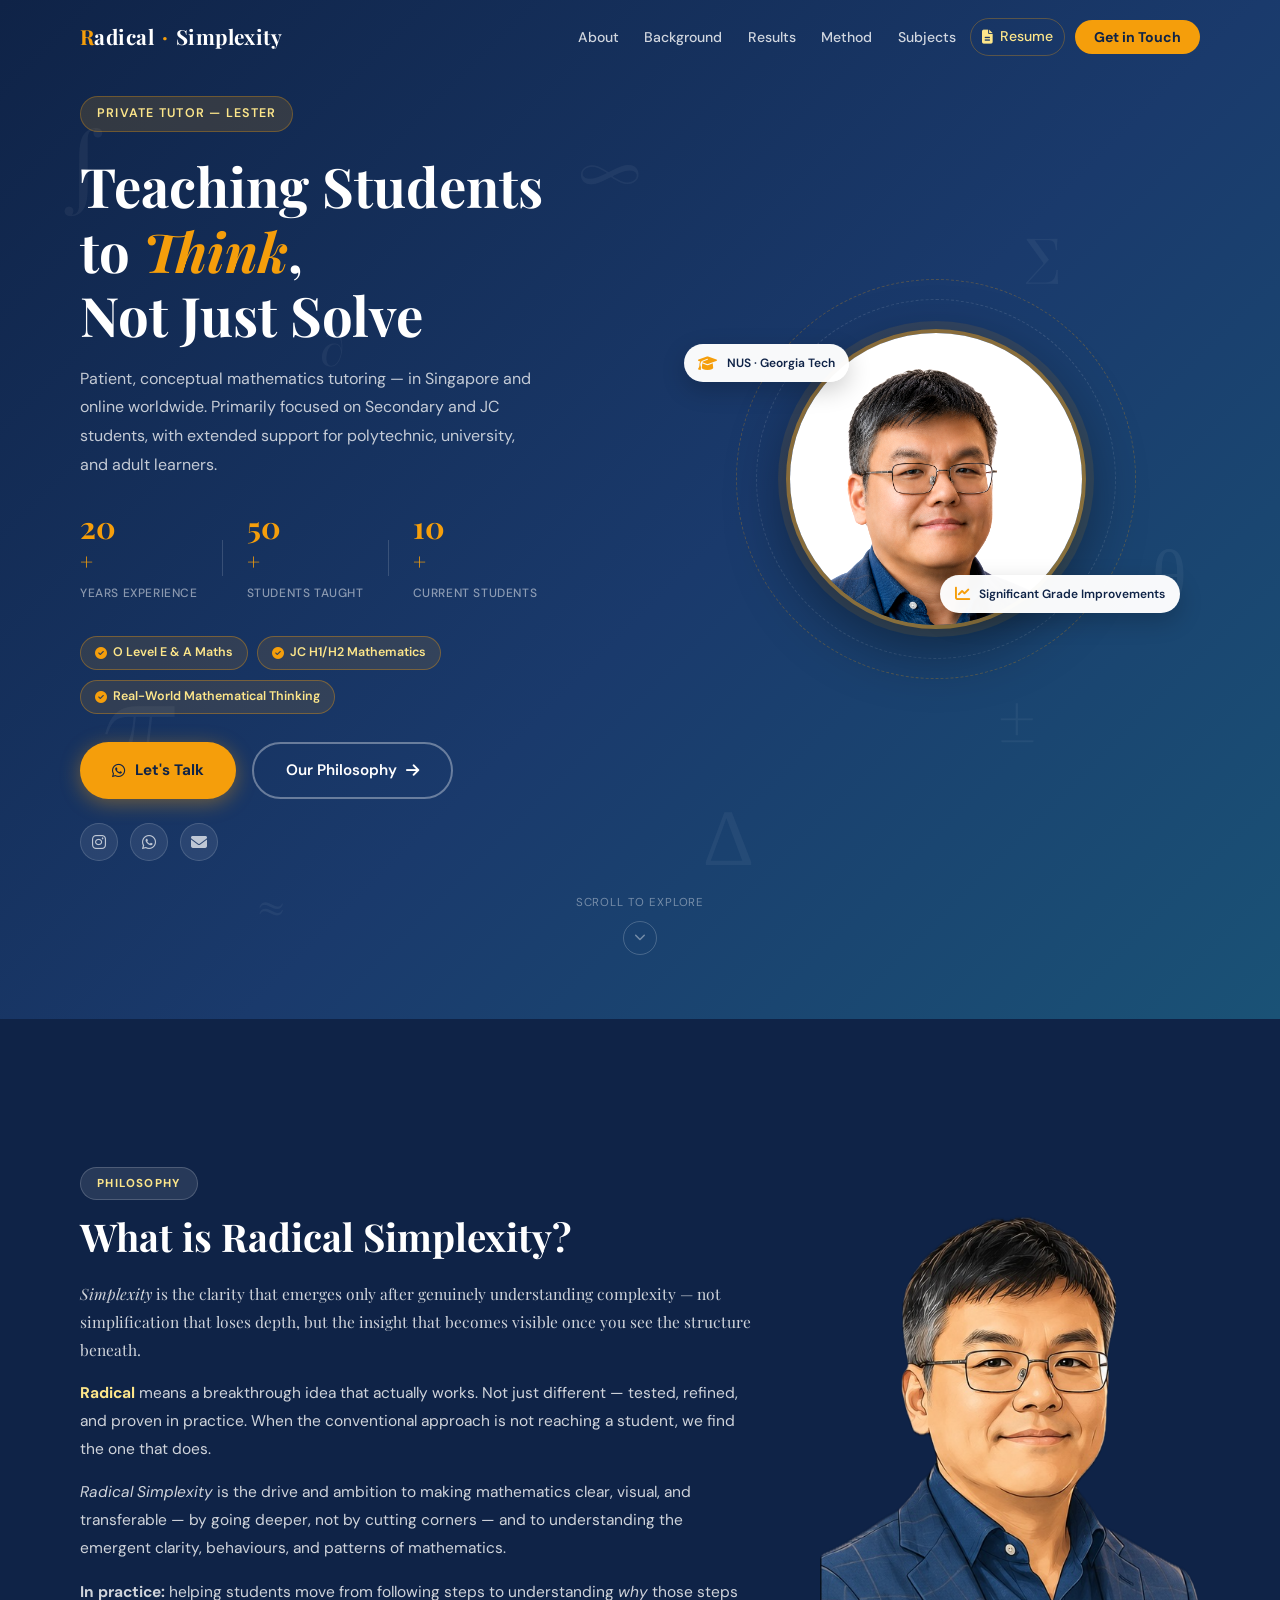
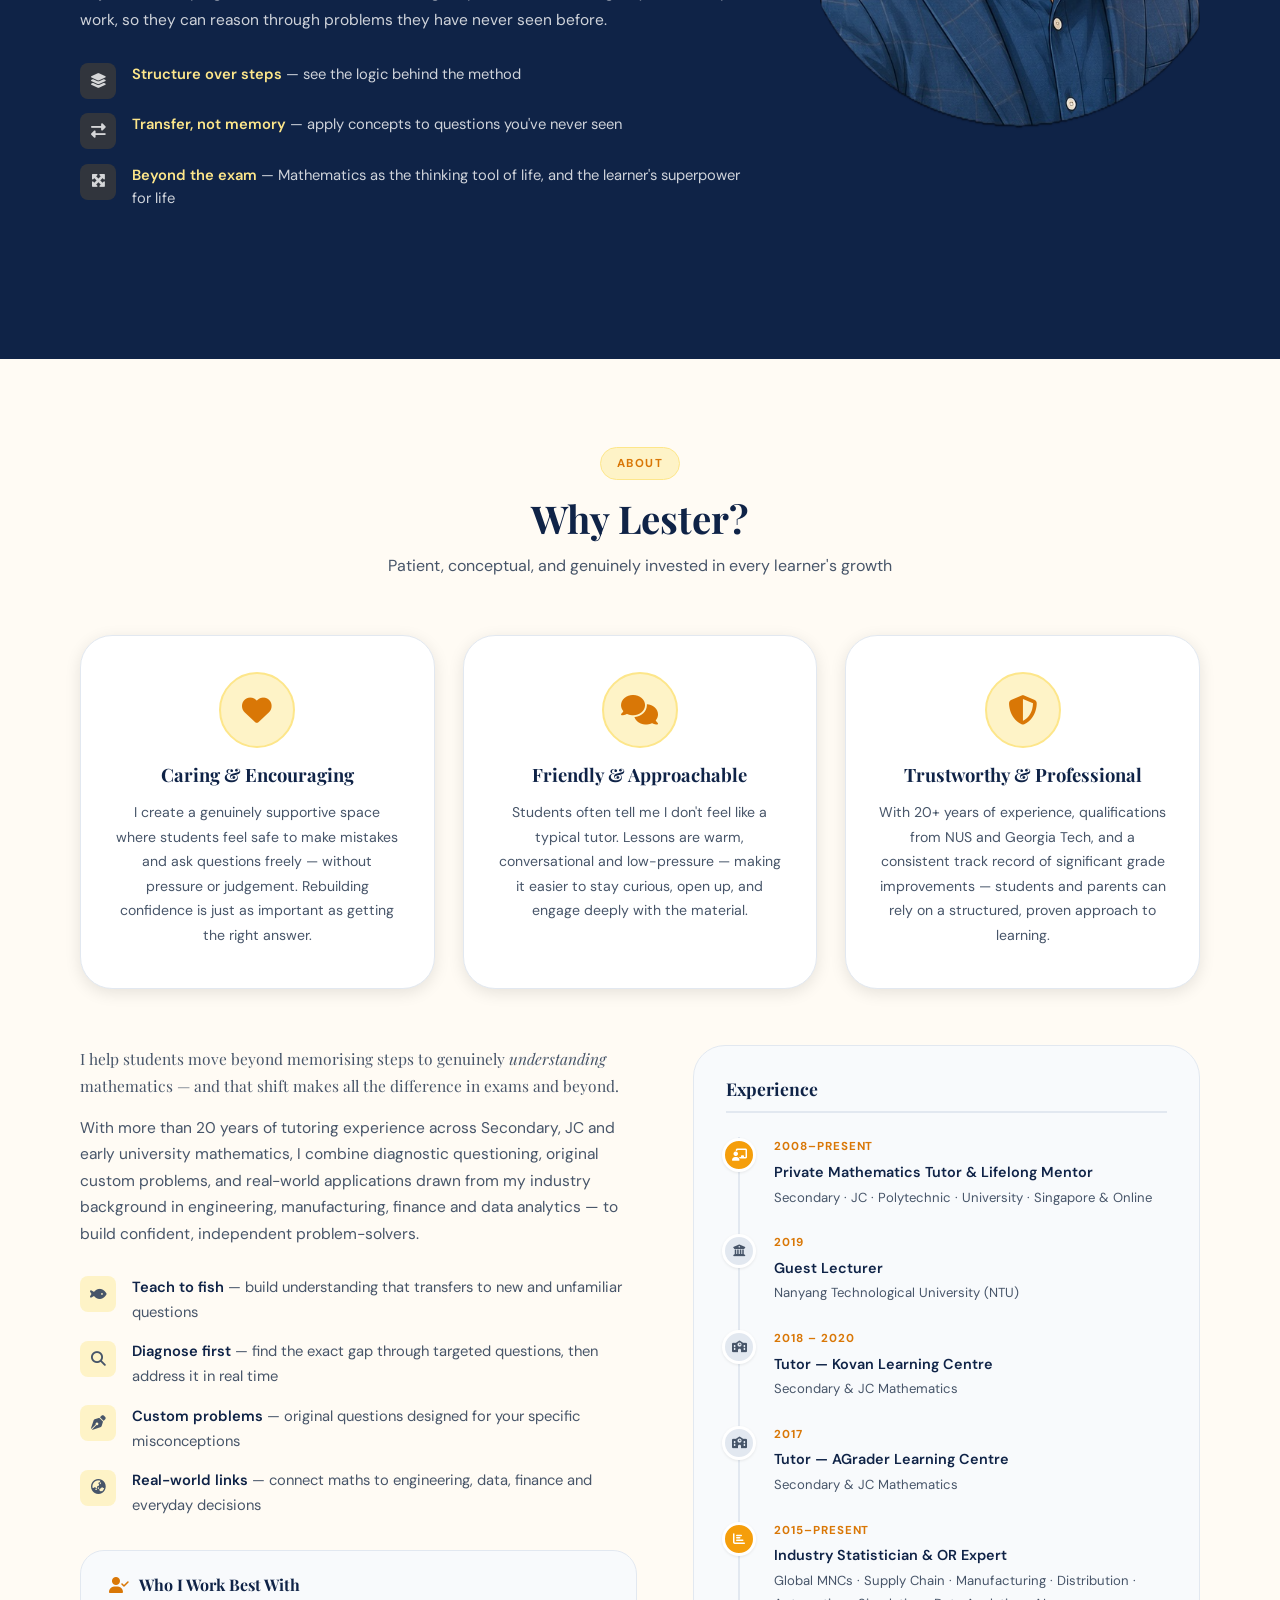
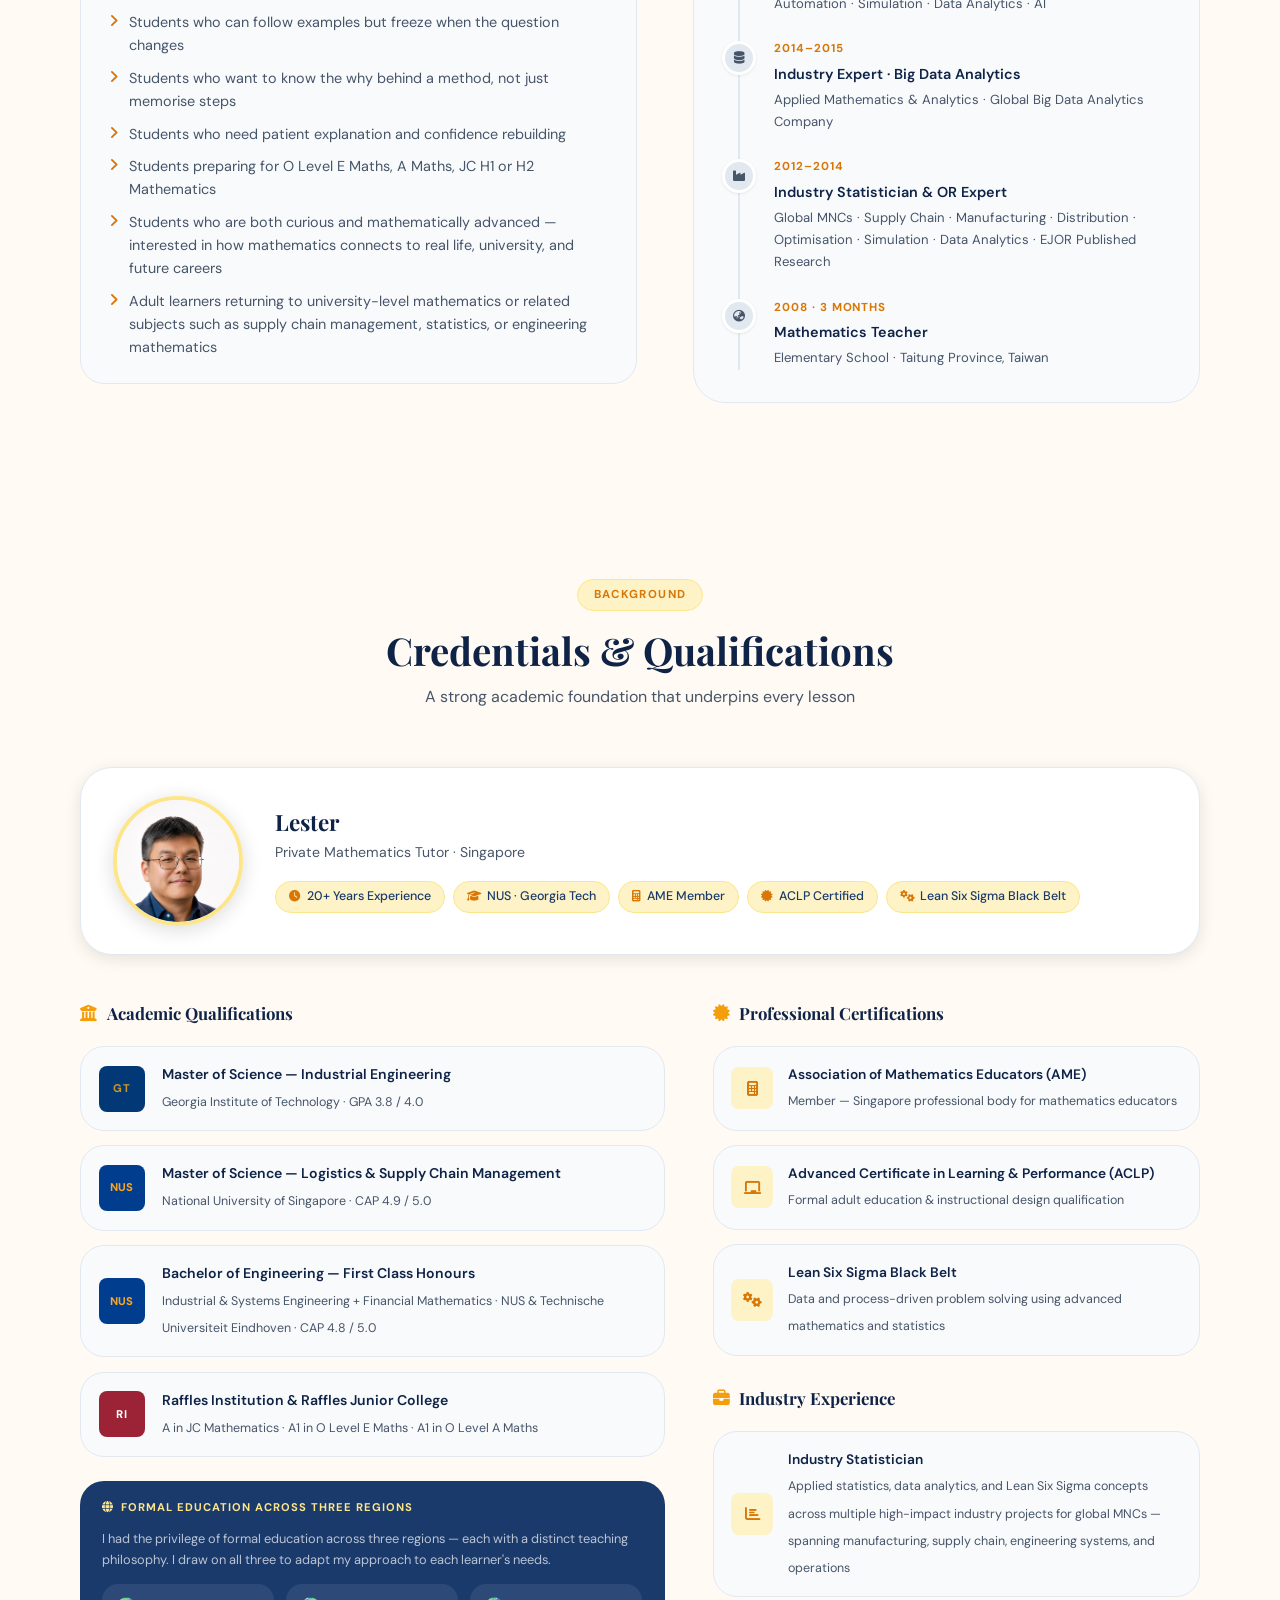
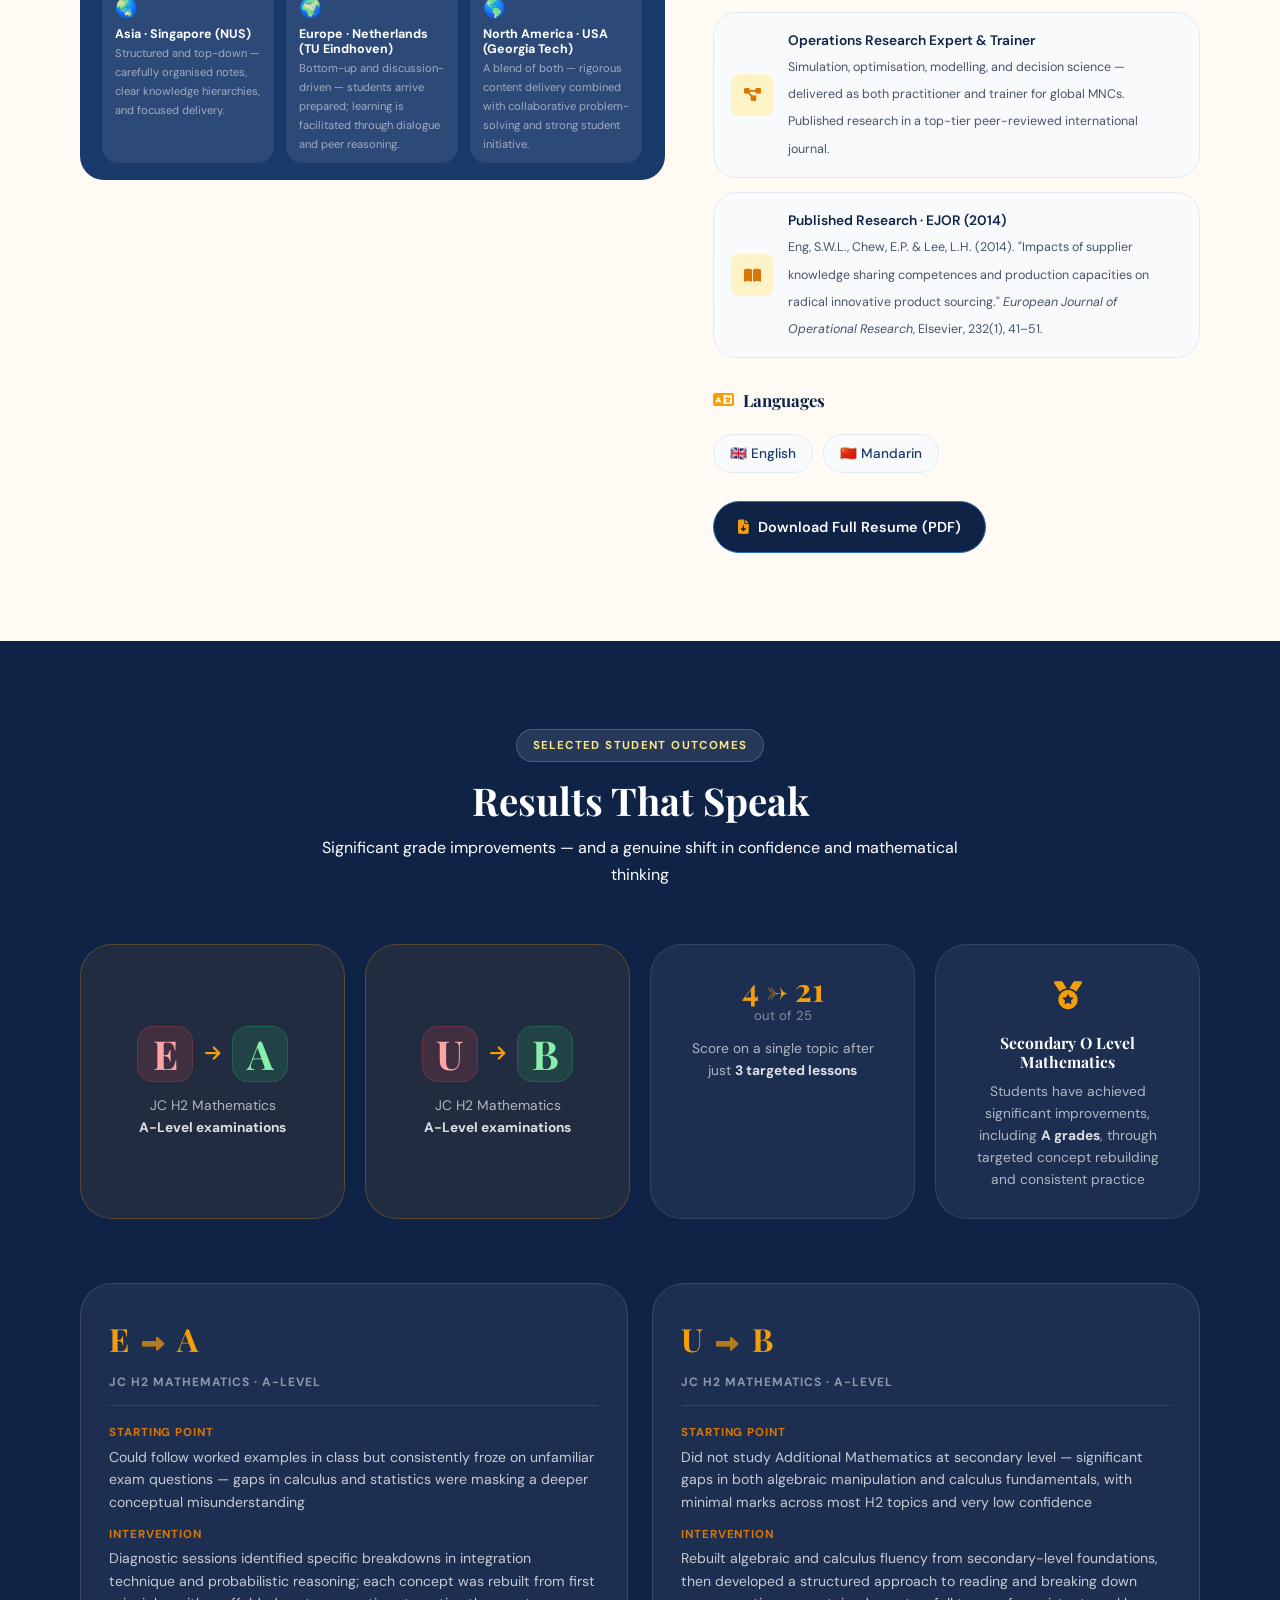
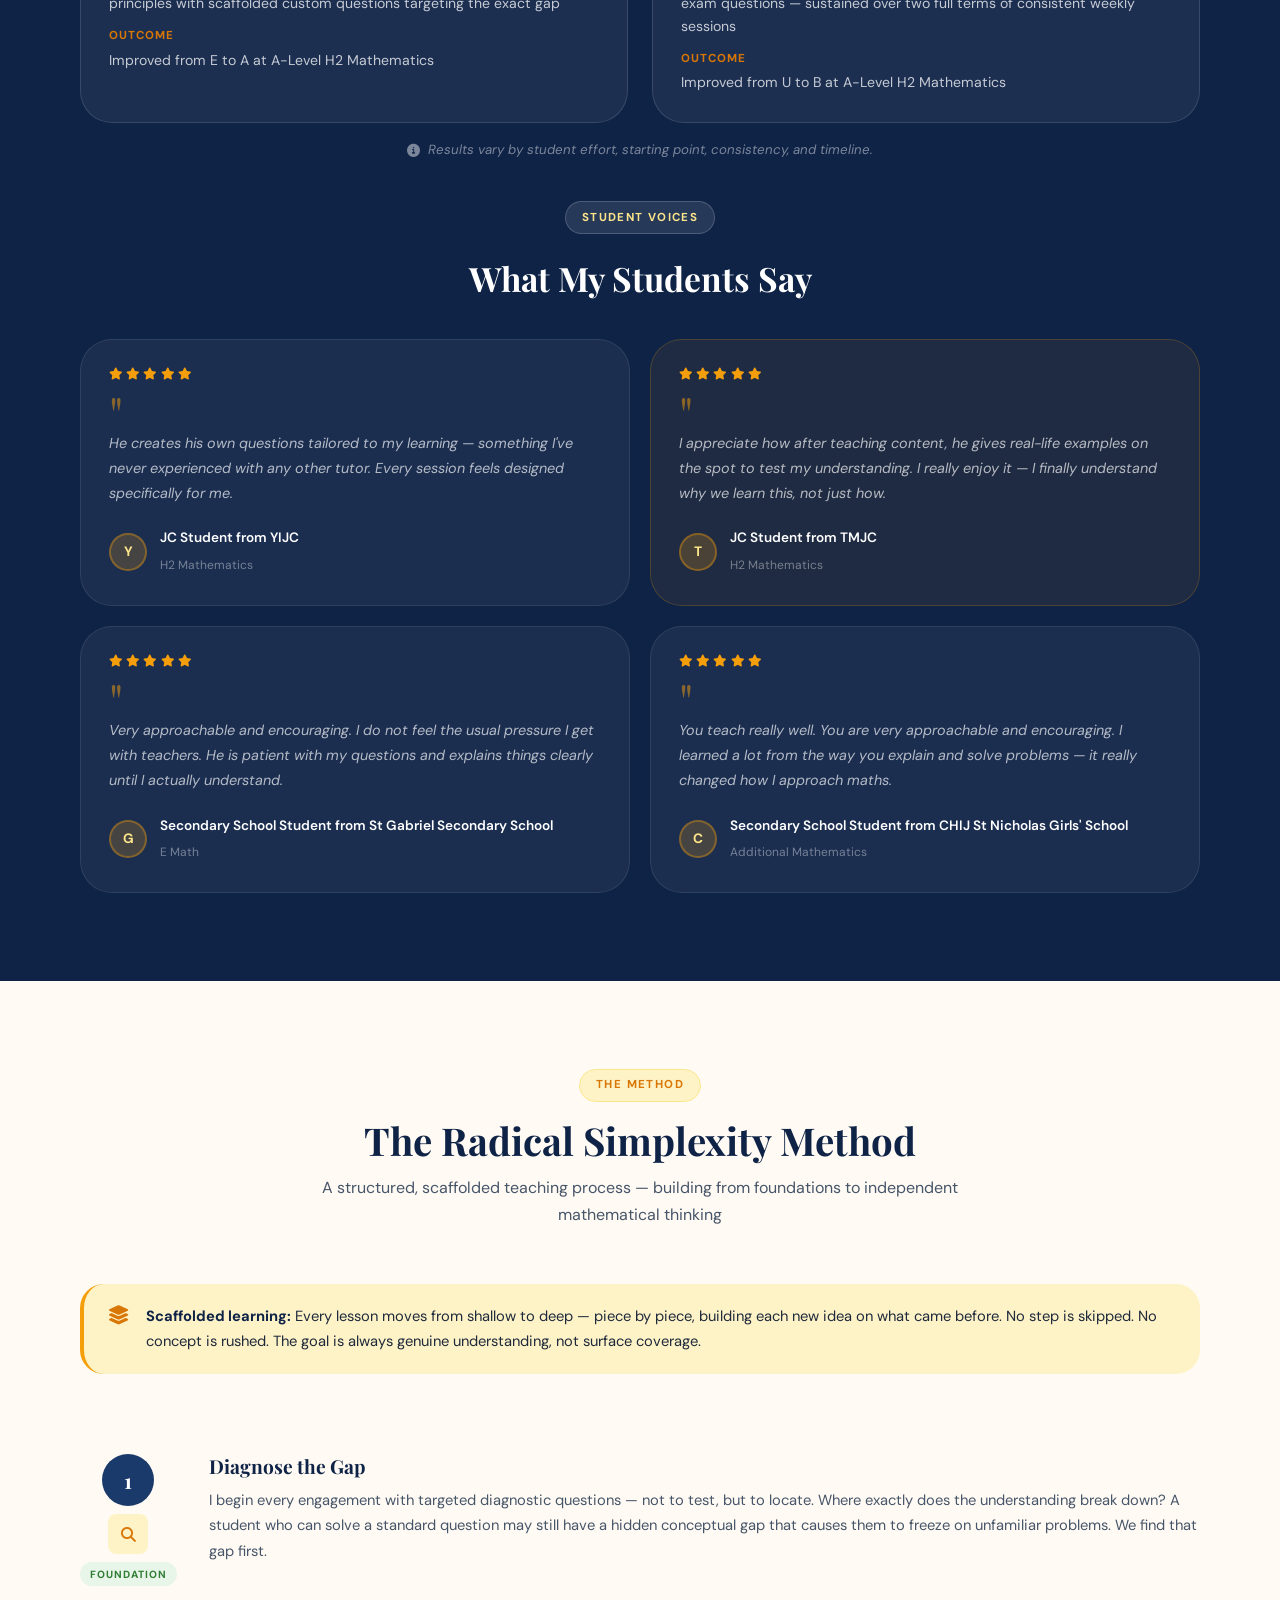
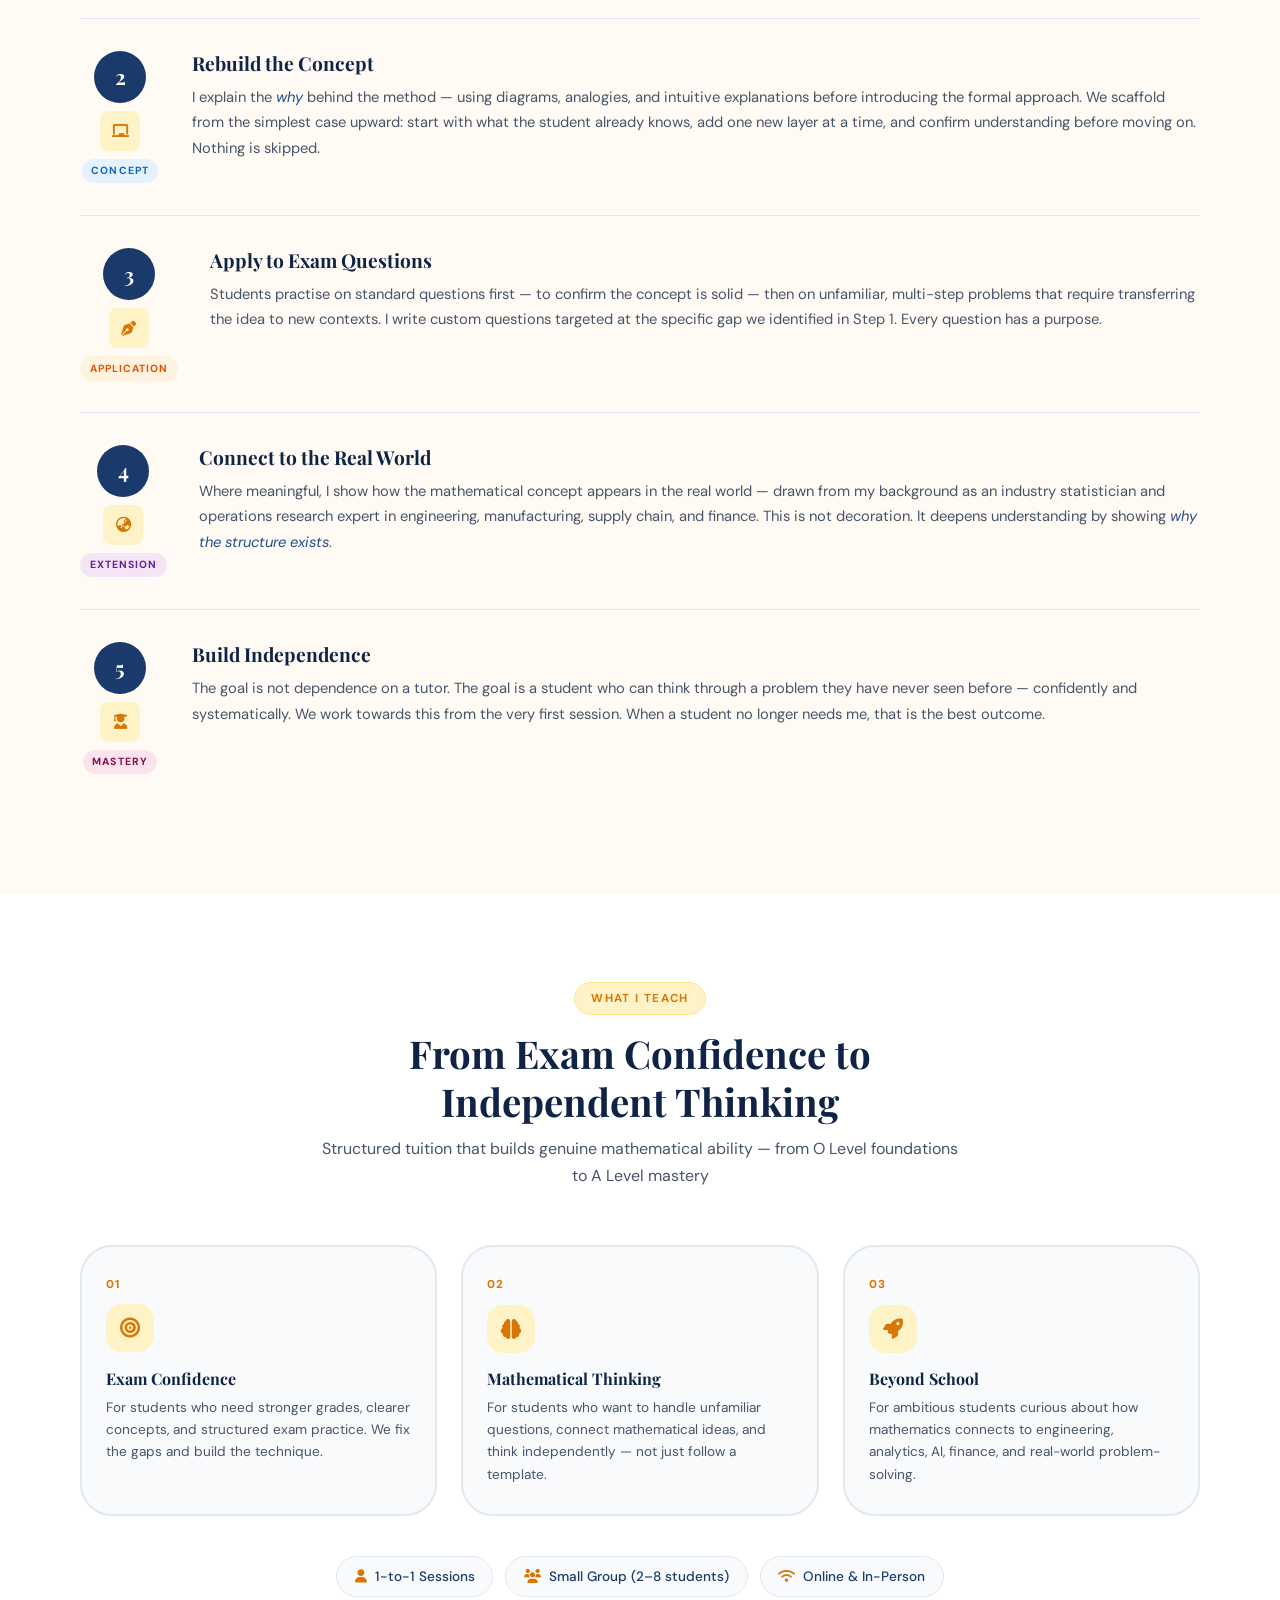
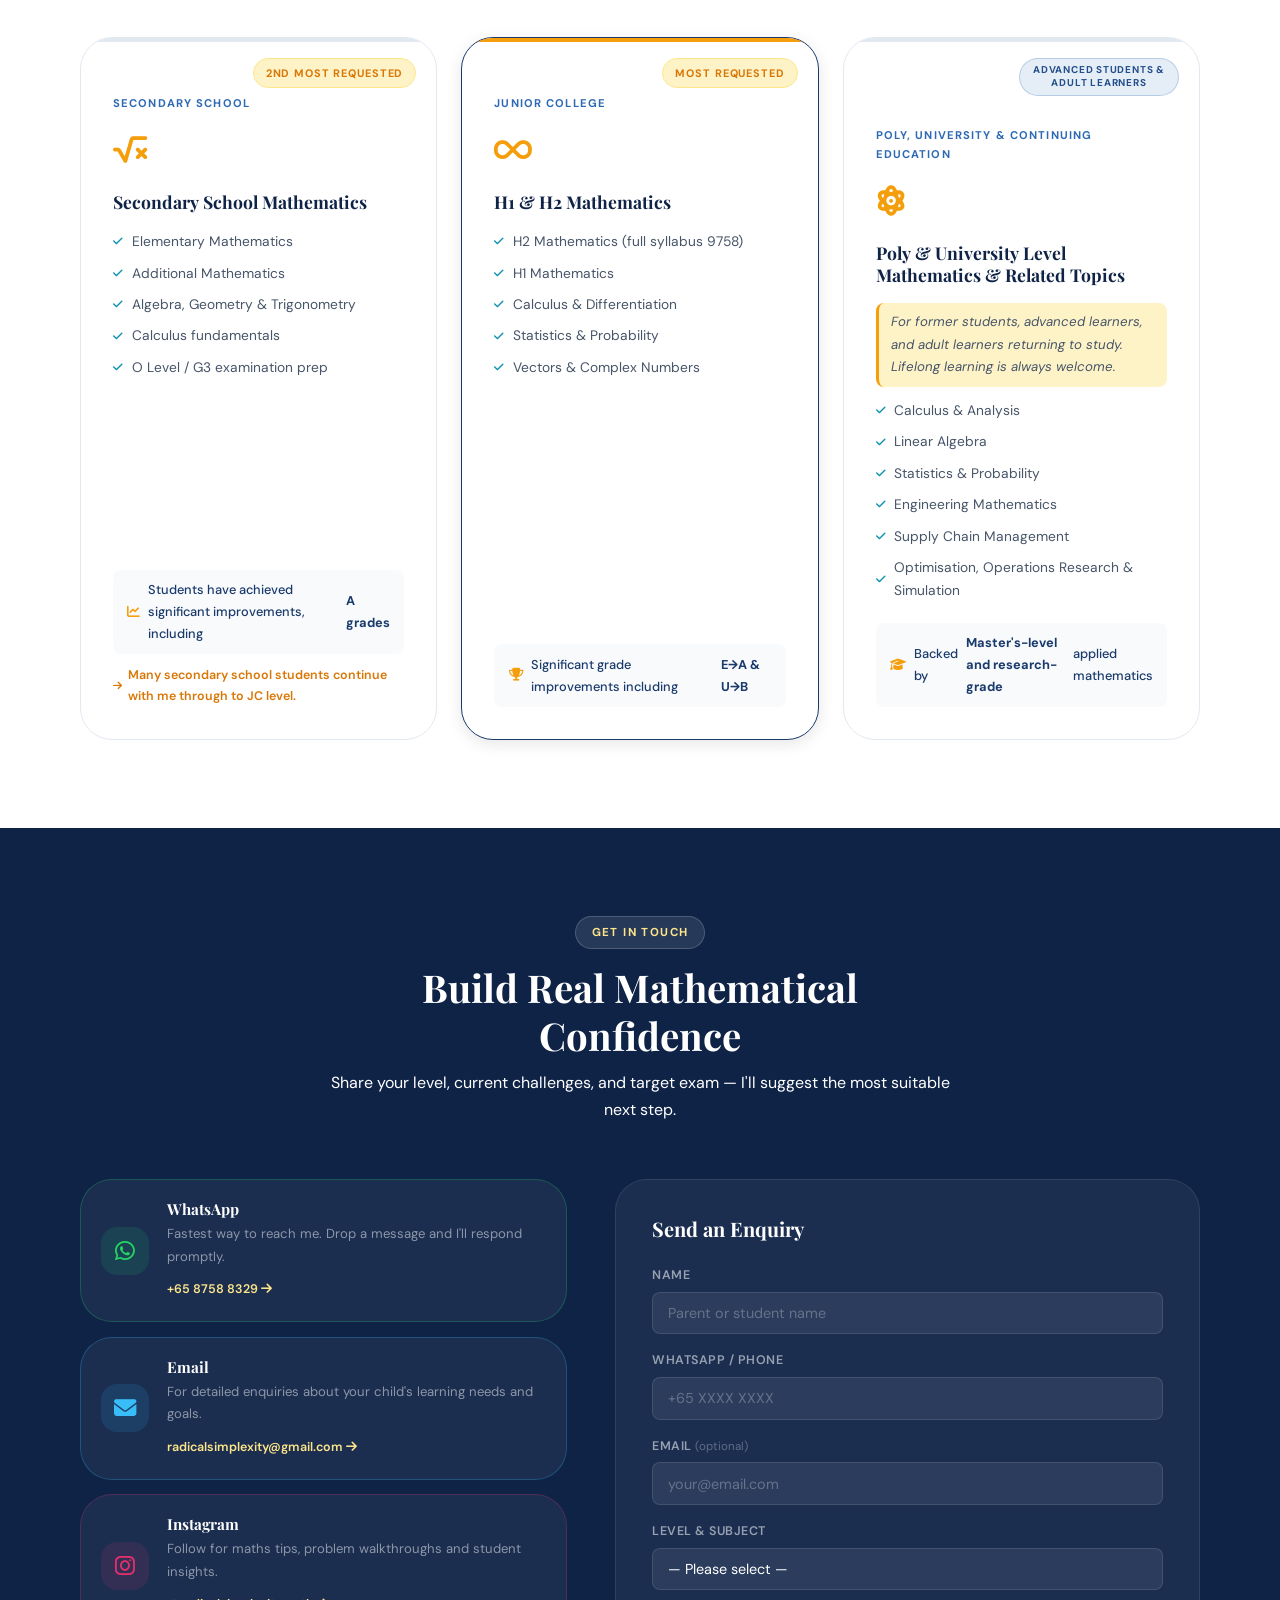
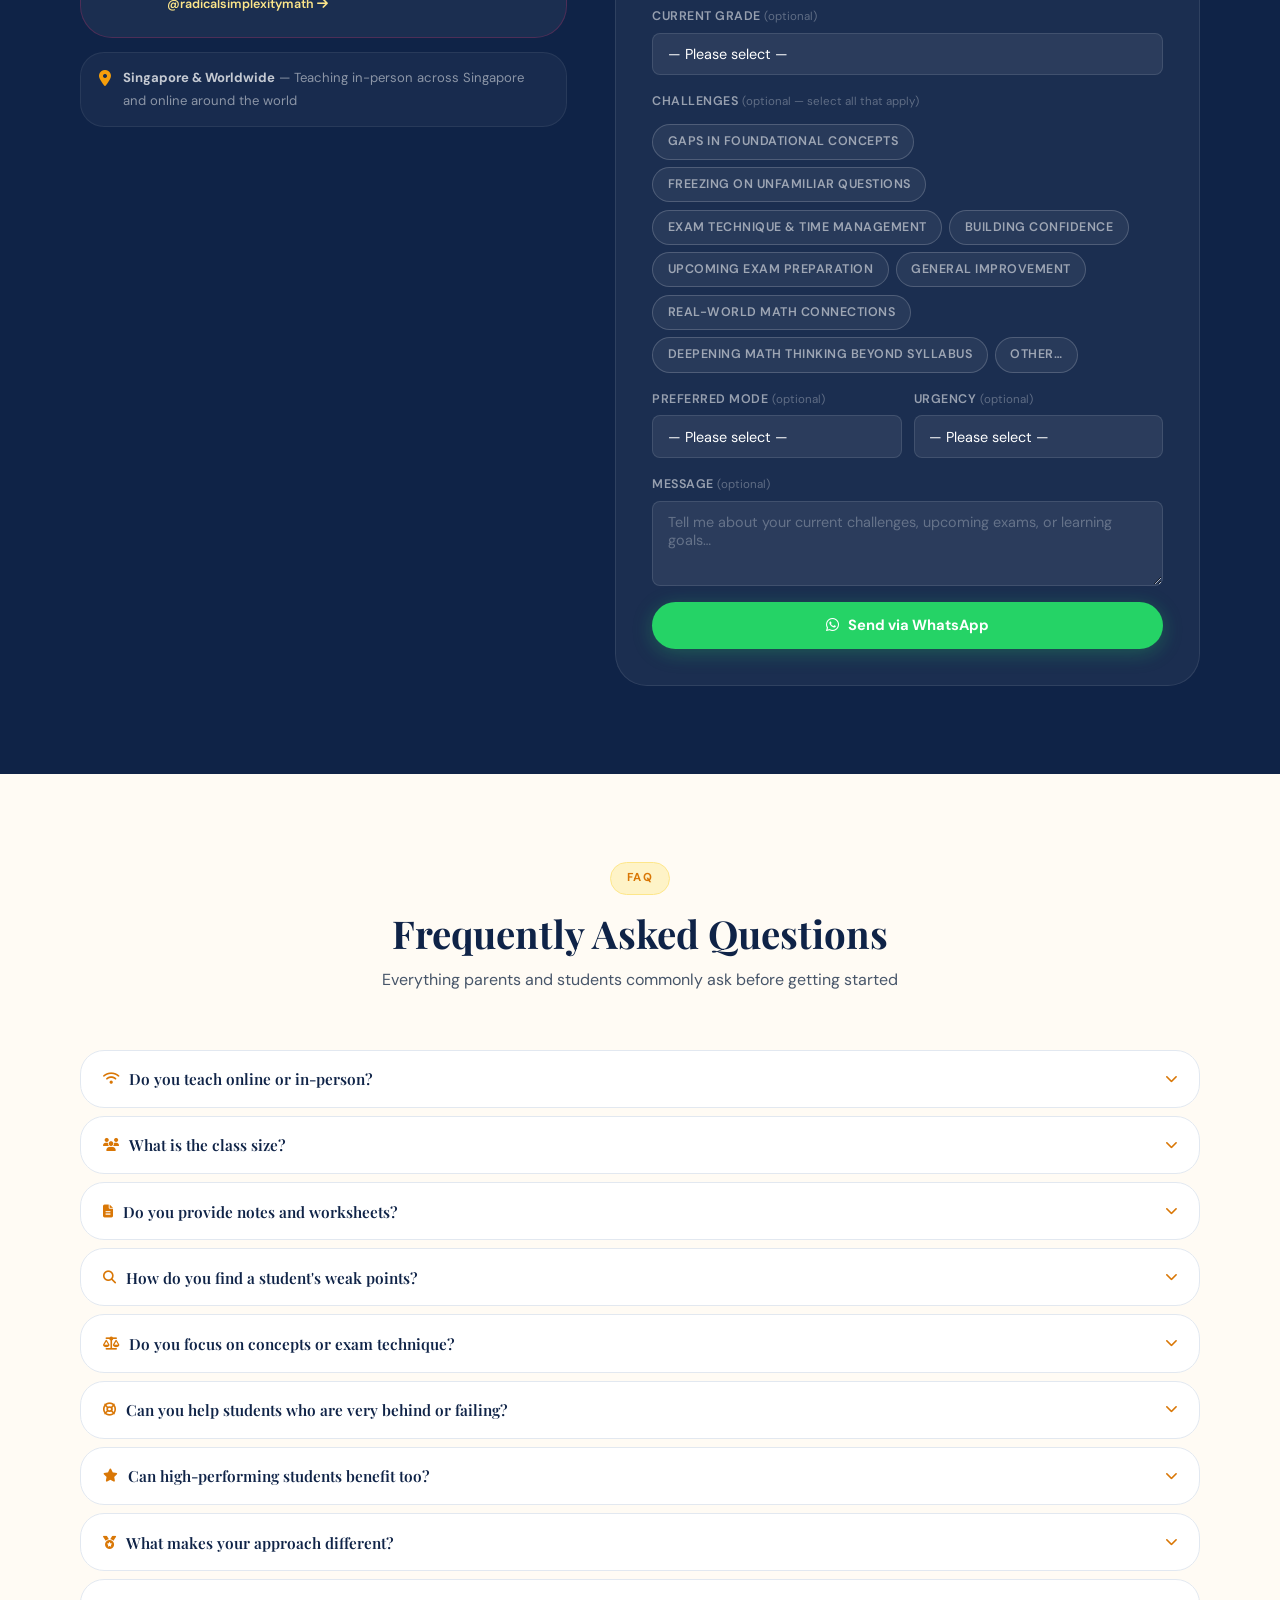
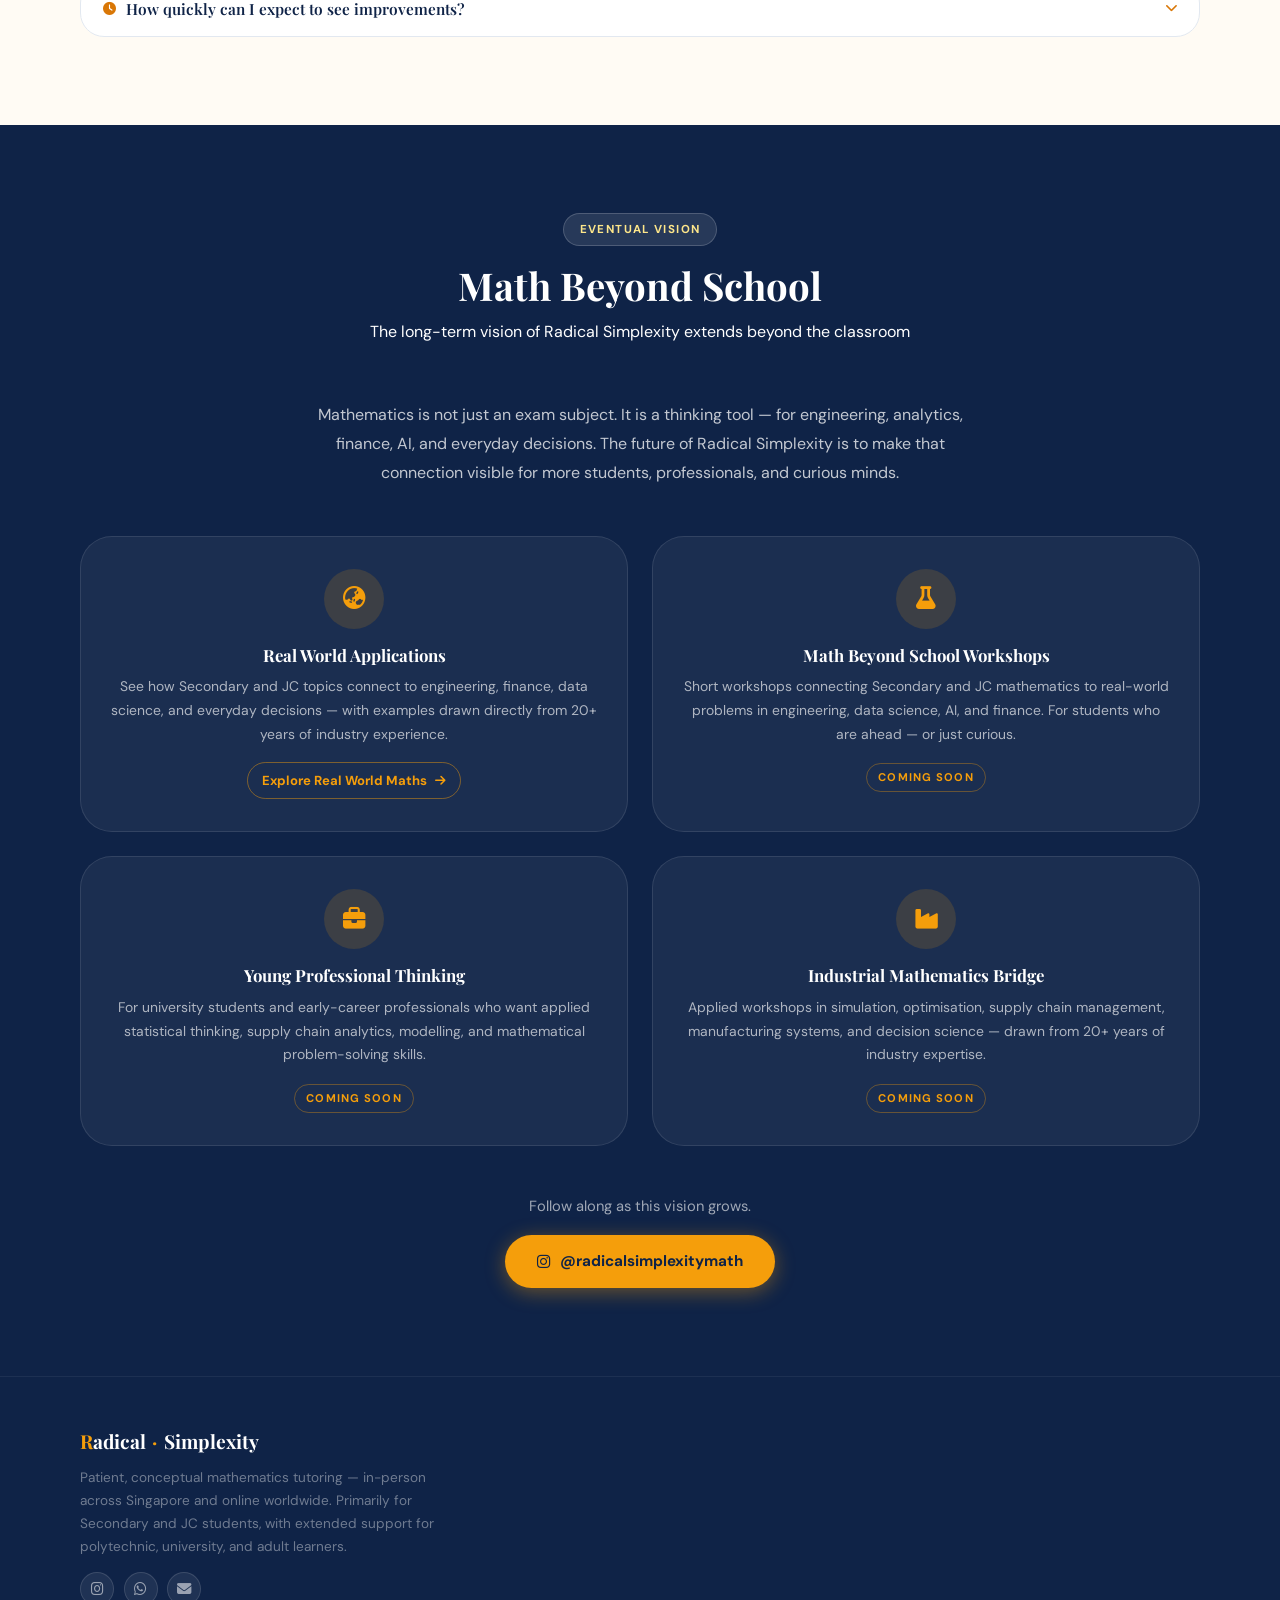
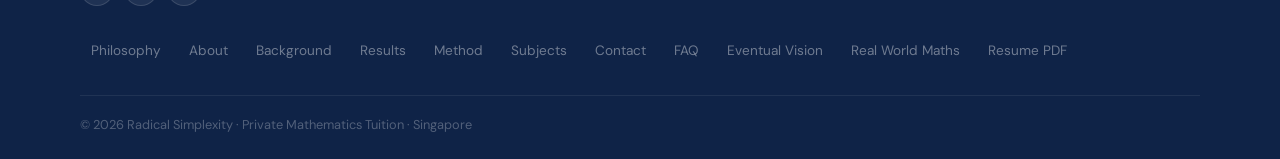
==== commit 63529b43: "Fix mobile layout and contact section text - Stack track cards (3→1 col) and manifesto grid at 900px" ====
--- a/index.html
+++ b/index.html
@@ -865,8 +865,8 @@
     <div class="container">
       <div class="section-header light" data-aos="fade-up">
         <span class="section-tag">Get in Touch</span>
-        <h2>Help Your Child Build Real Mathematical Confidence</h2>
-        <p>Share your child's level, current challenges, and target exam — I'll suggest the most suitable next step.</p>
+        <h2>Build Real Mathematical Confidence</h2>
+        <p>Share your level, current challenges, and target exam — I'll suggest the most suitable next step.</p>
       </div>
 
       <div class="contact-grid">
--- a/css/styles.css
+++ b/css/styles.css
@@ -631,6 +631,10 @@
   .testi-grid    { grid-template-columns: 1fr; }
   .qual-grid     { grid-template-columns: 1fr; }
   .contact-grid  { grid-template-columns: 1fr; }
+  .tracks-row    { grid-template-columns: 1fr; }
+  .manifesto-grid { grid-template-columns: 1fr; }
+  .manifesto-img { max-width: 300px; margin-inline: auto; }
+  .ar-row        { flex-direction: column; }
 }
 
 @media (max-width: 600px) {
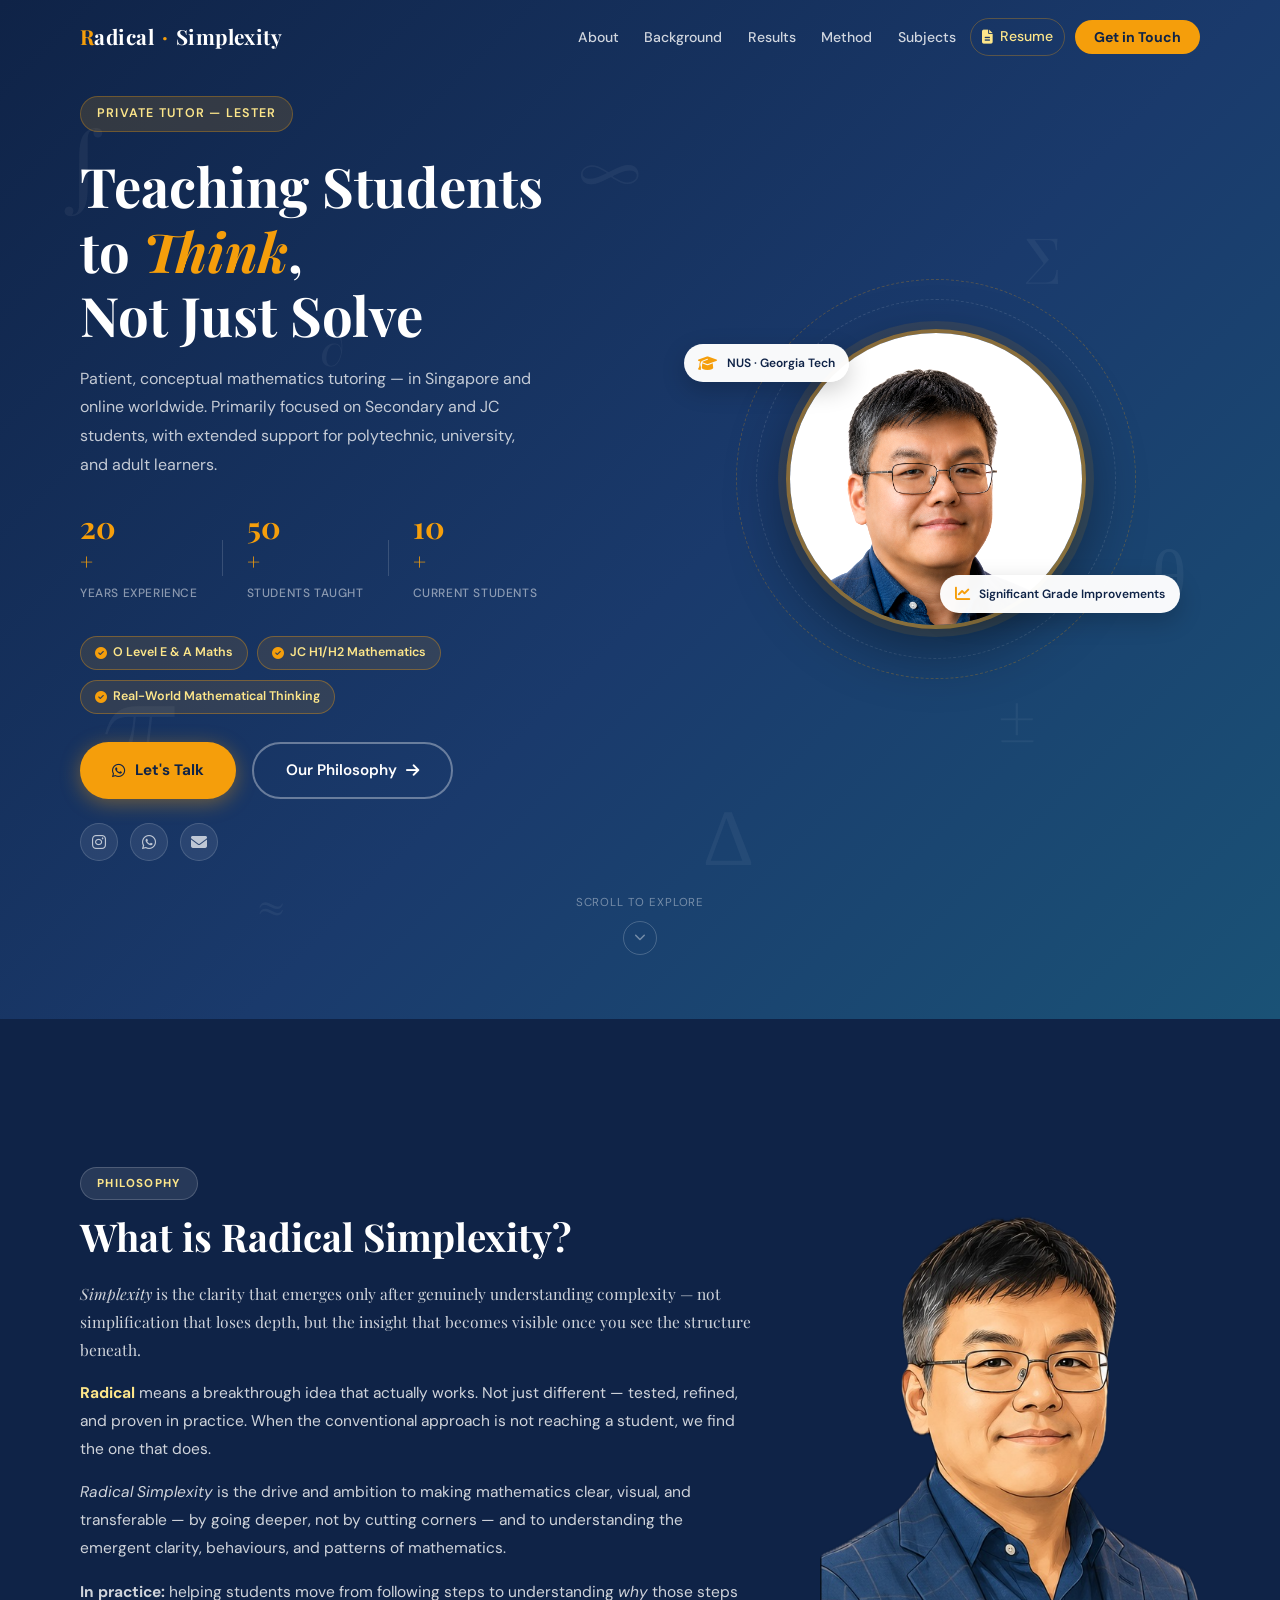
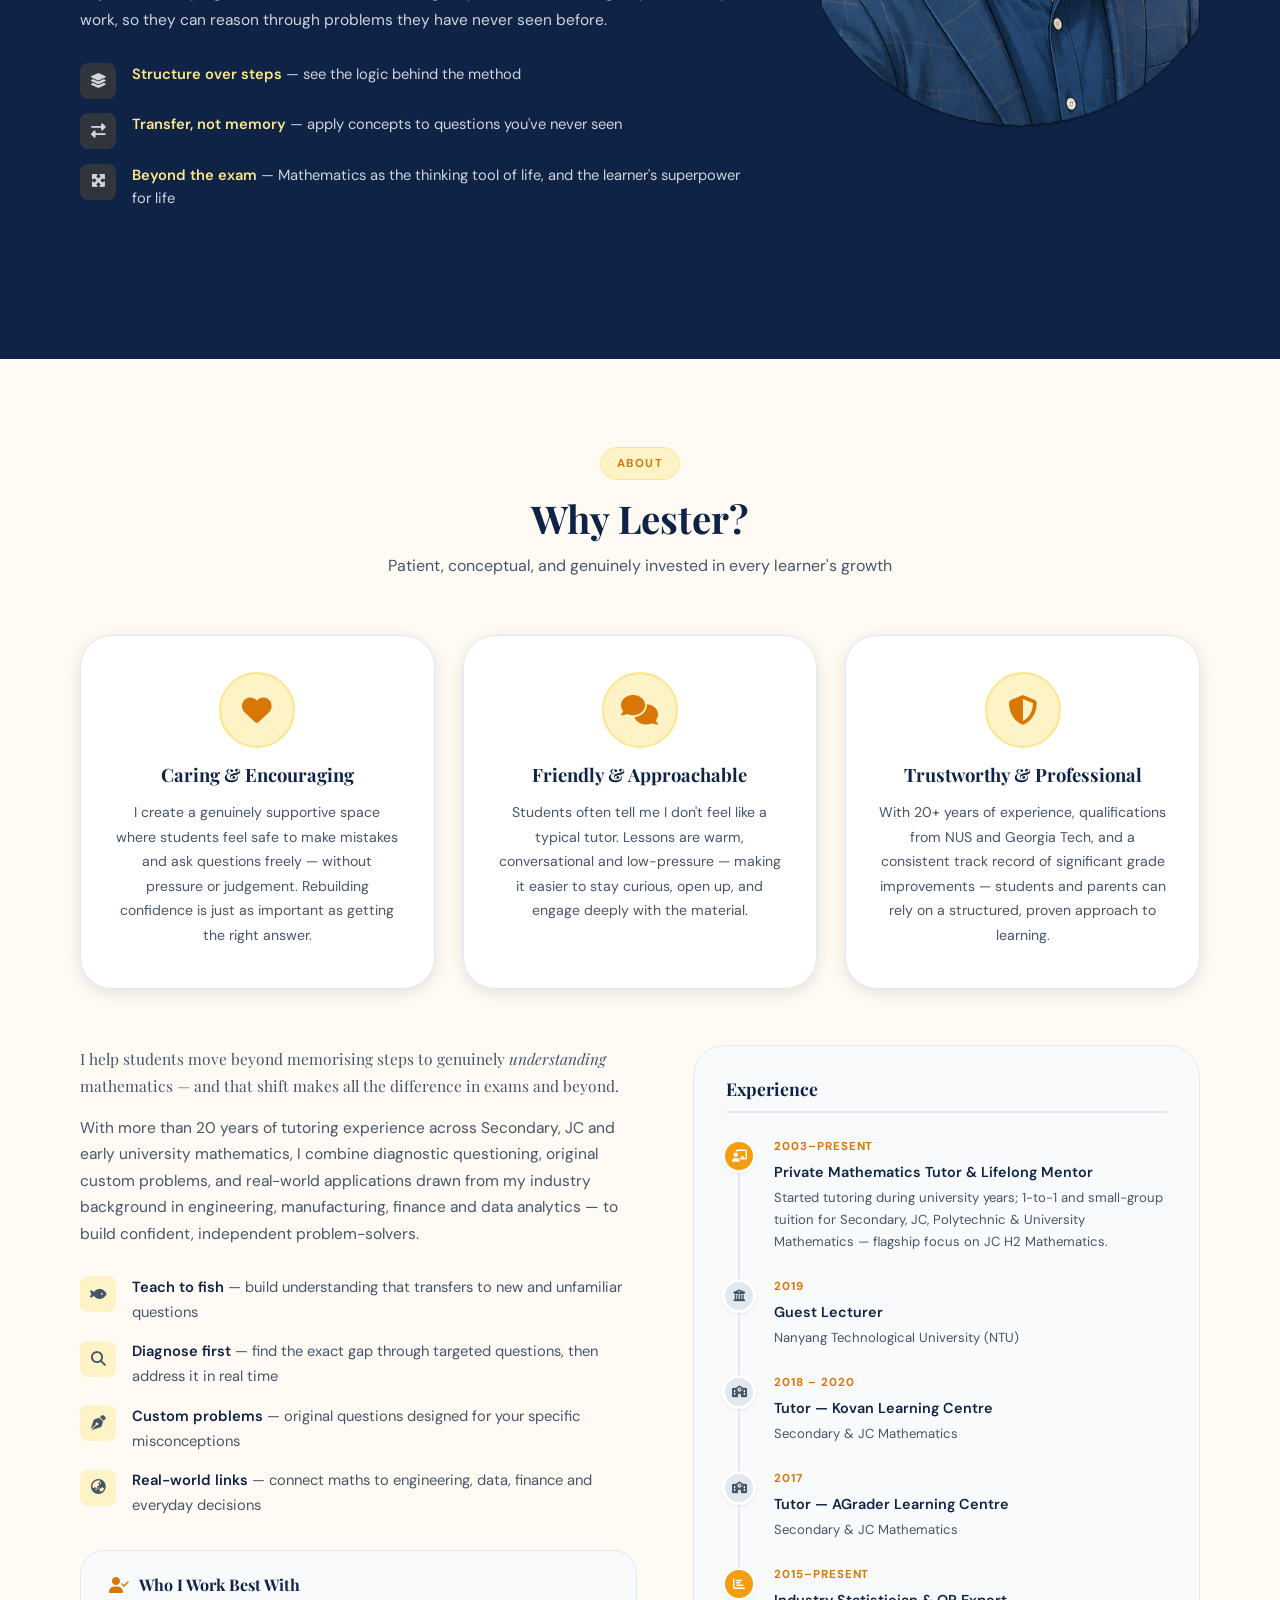
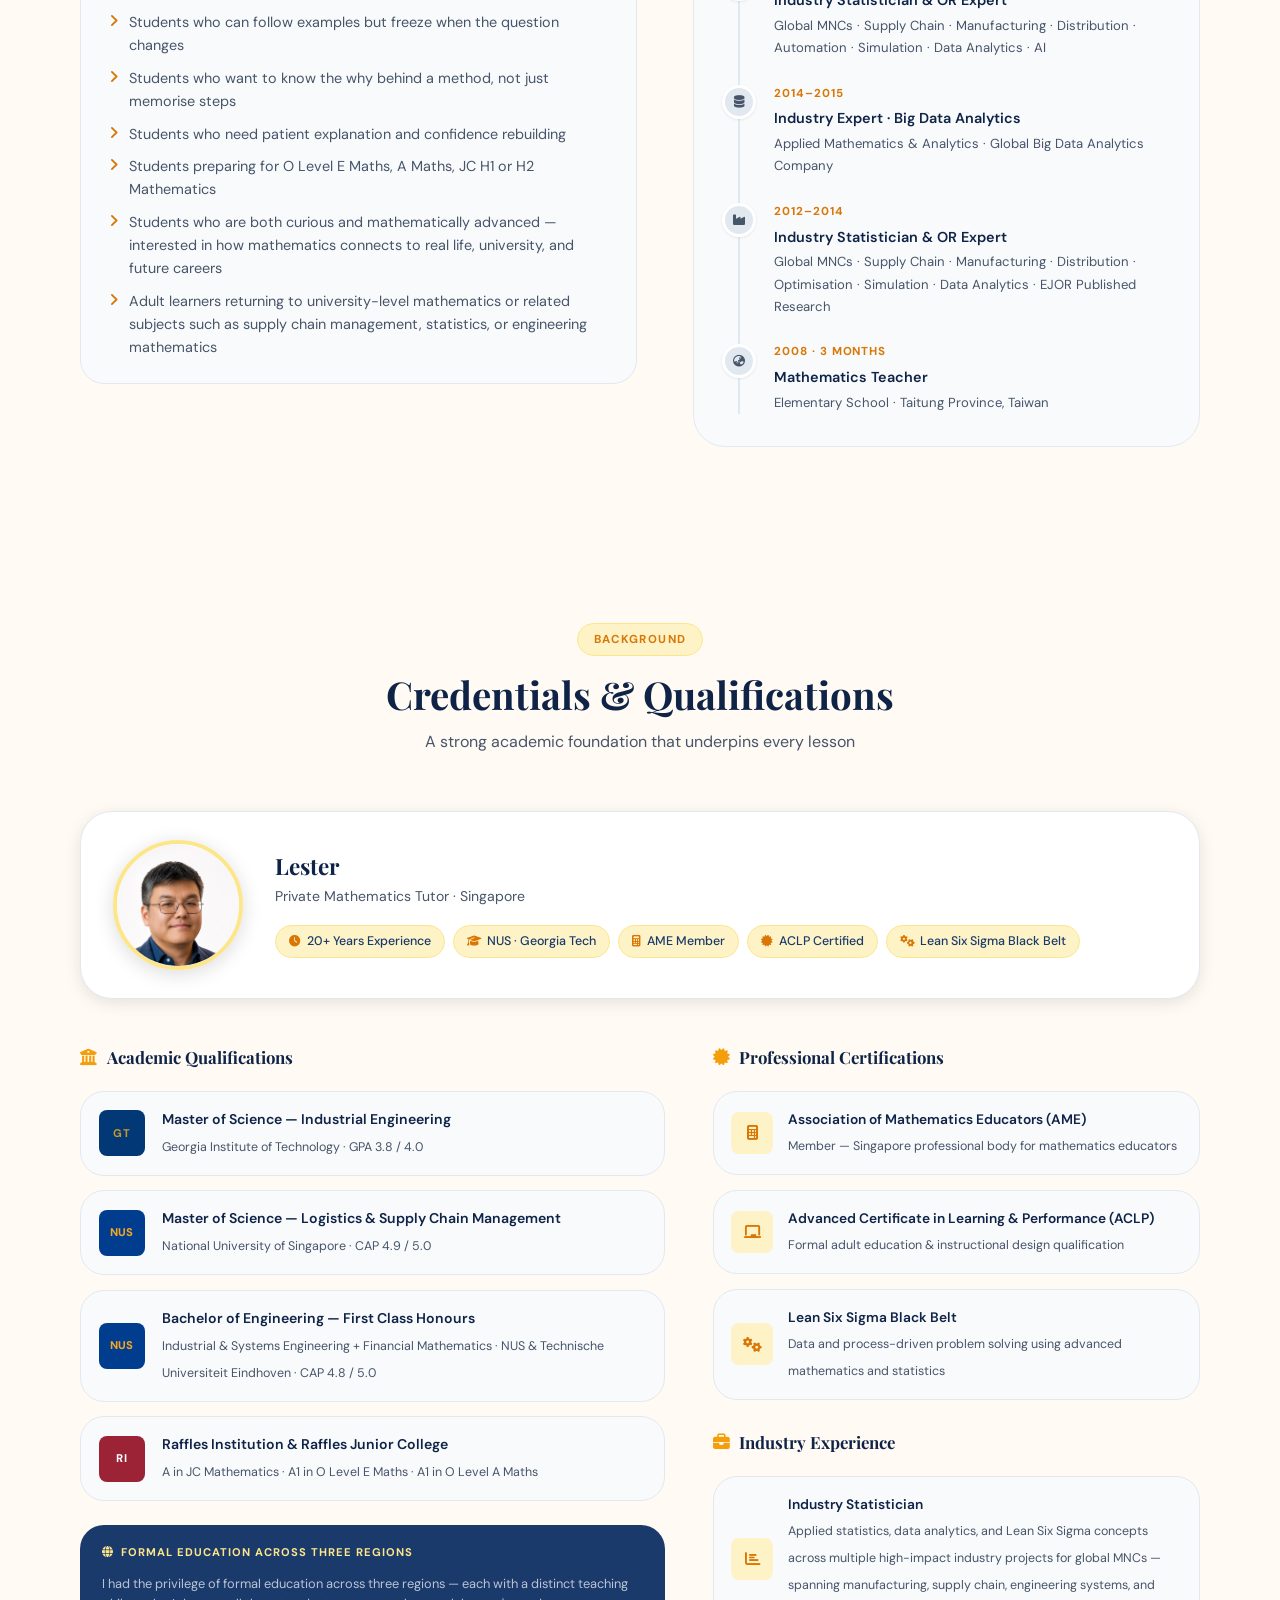
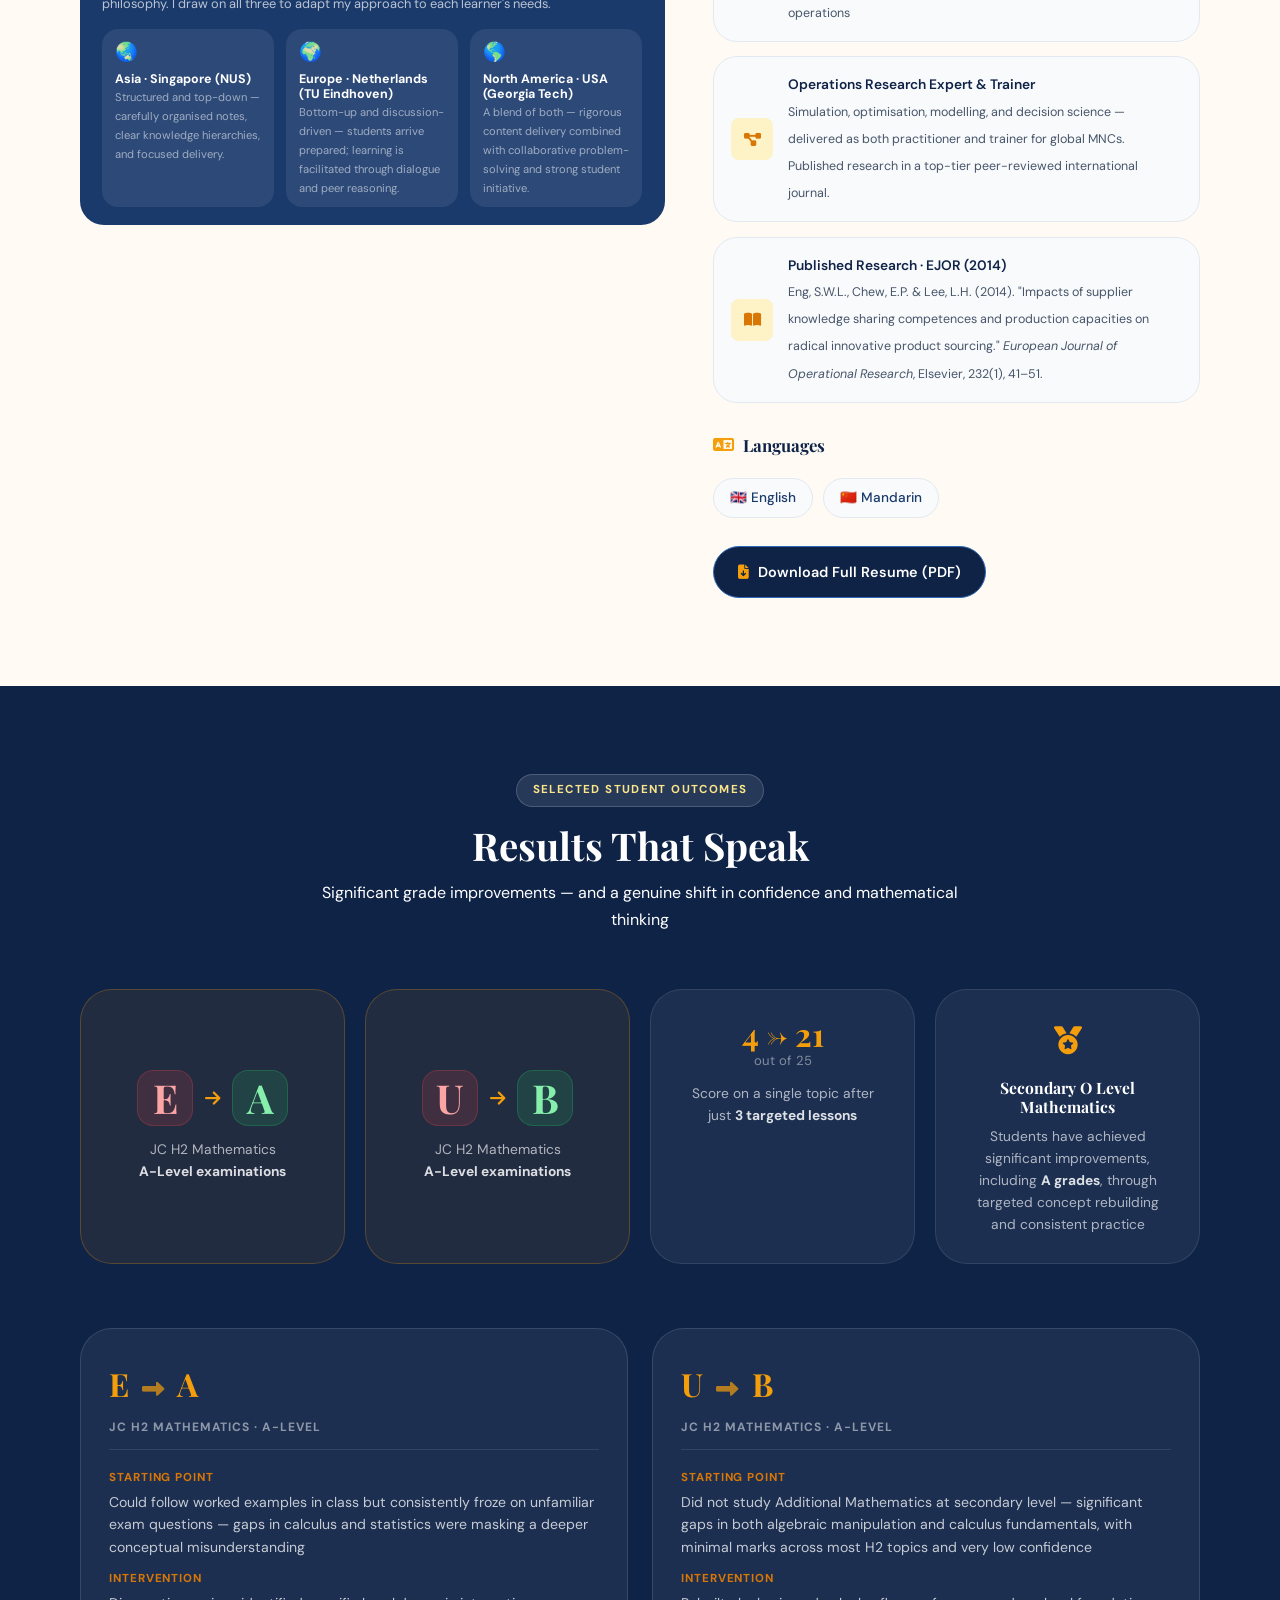
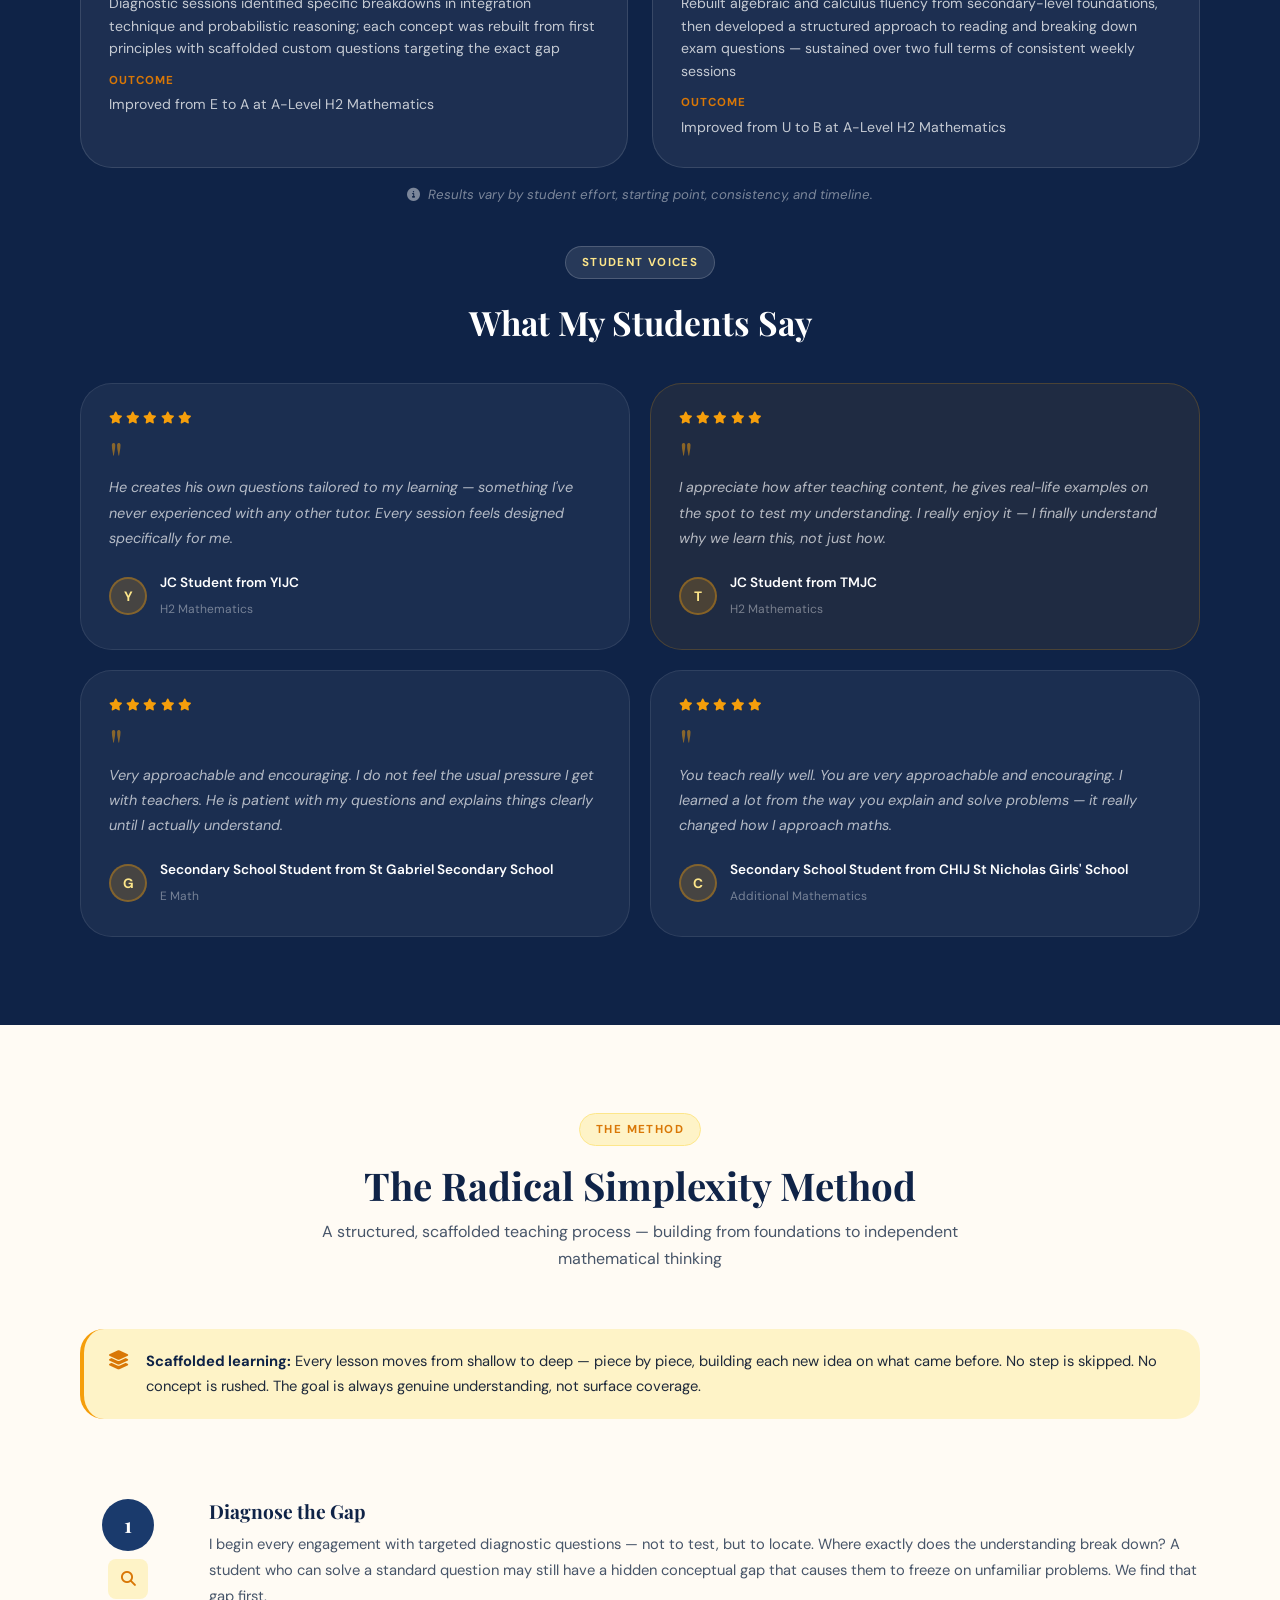
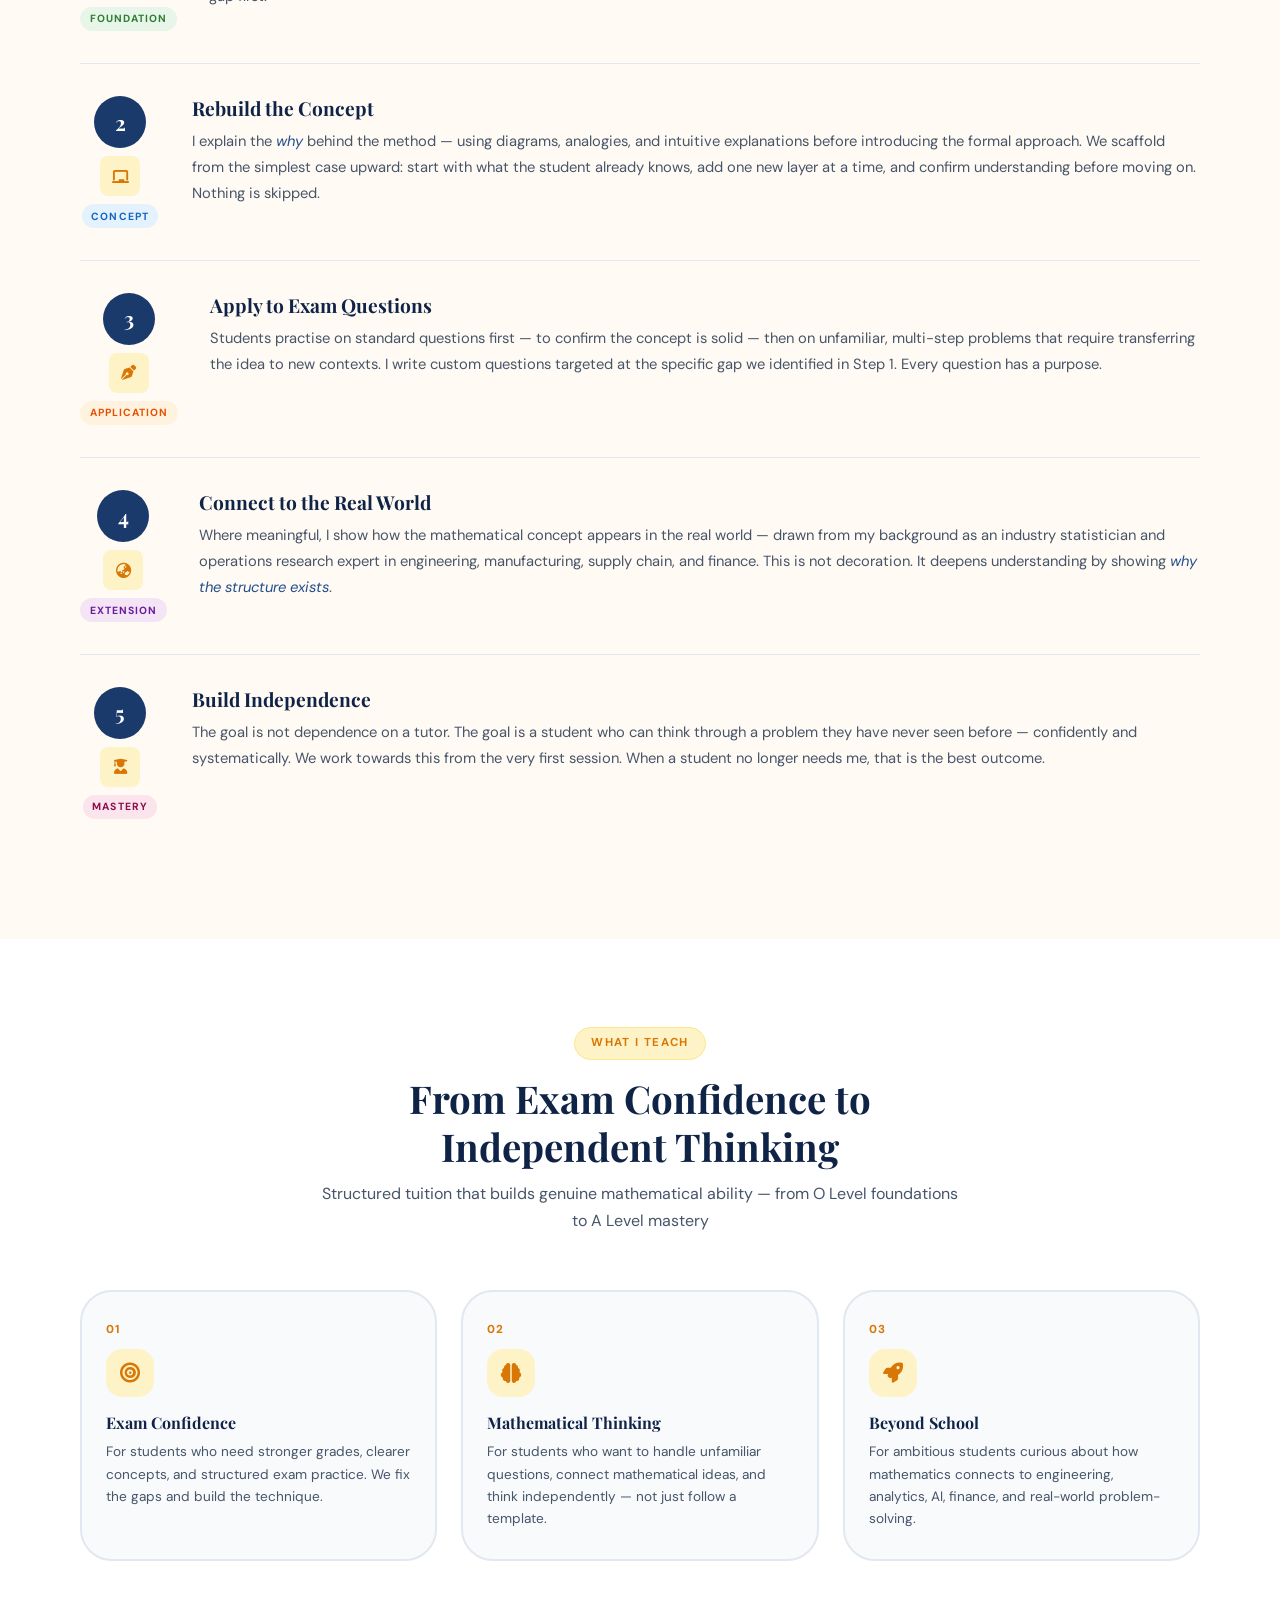
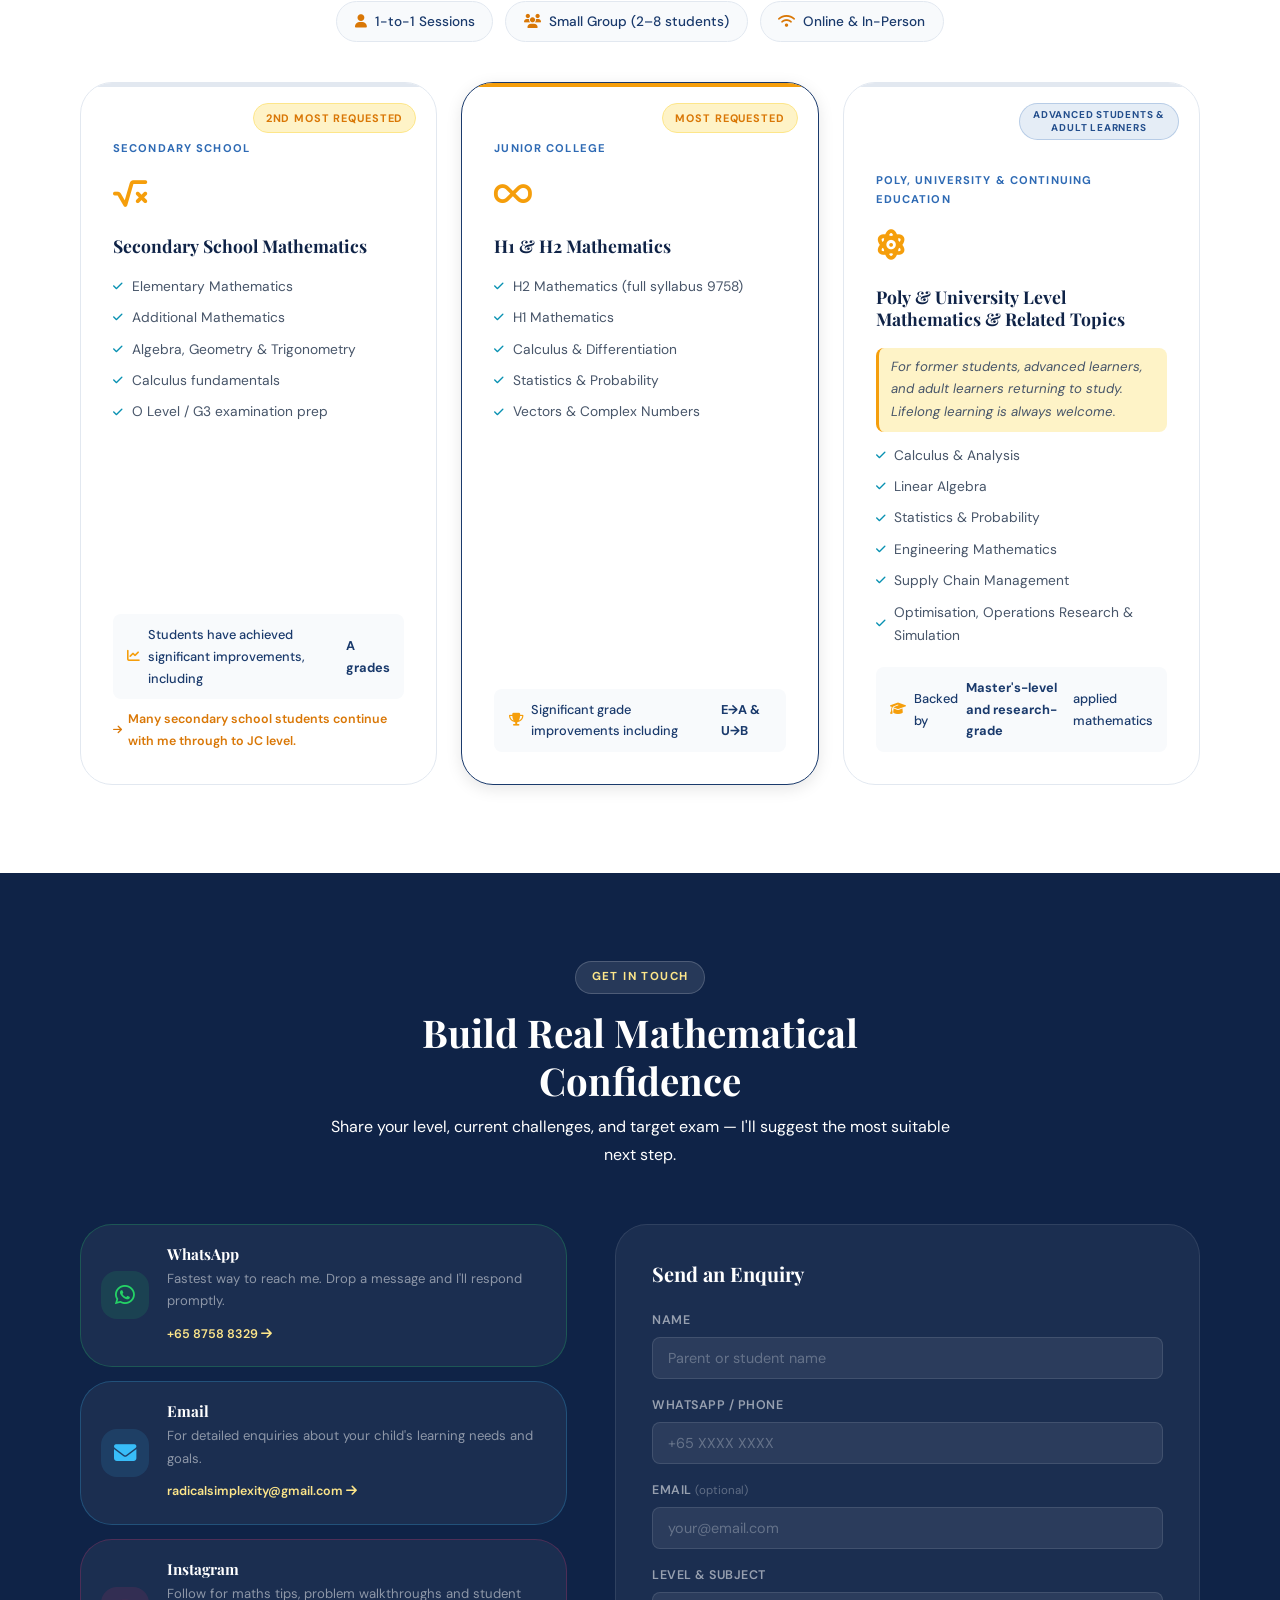
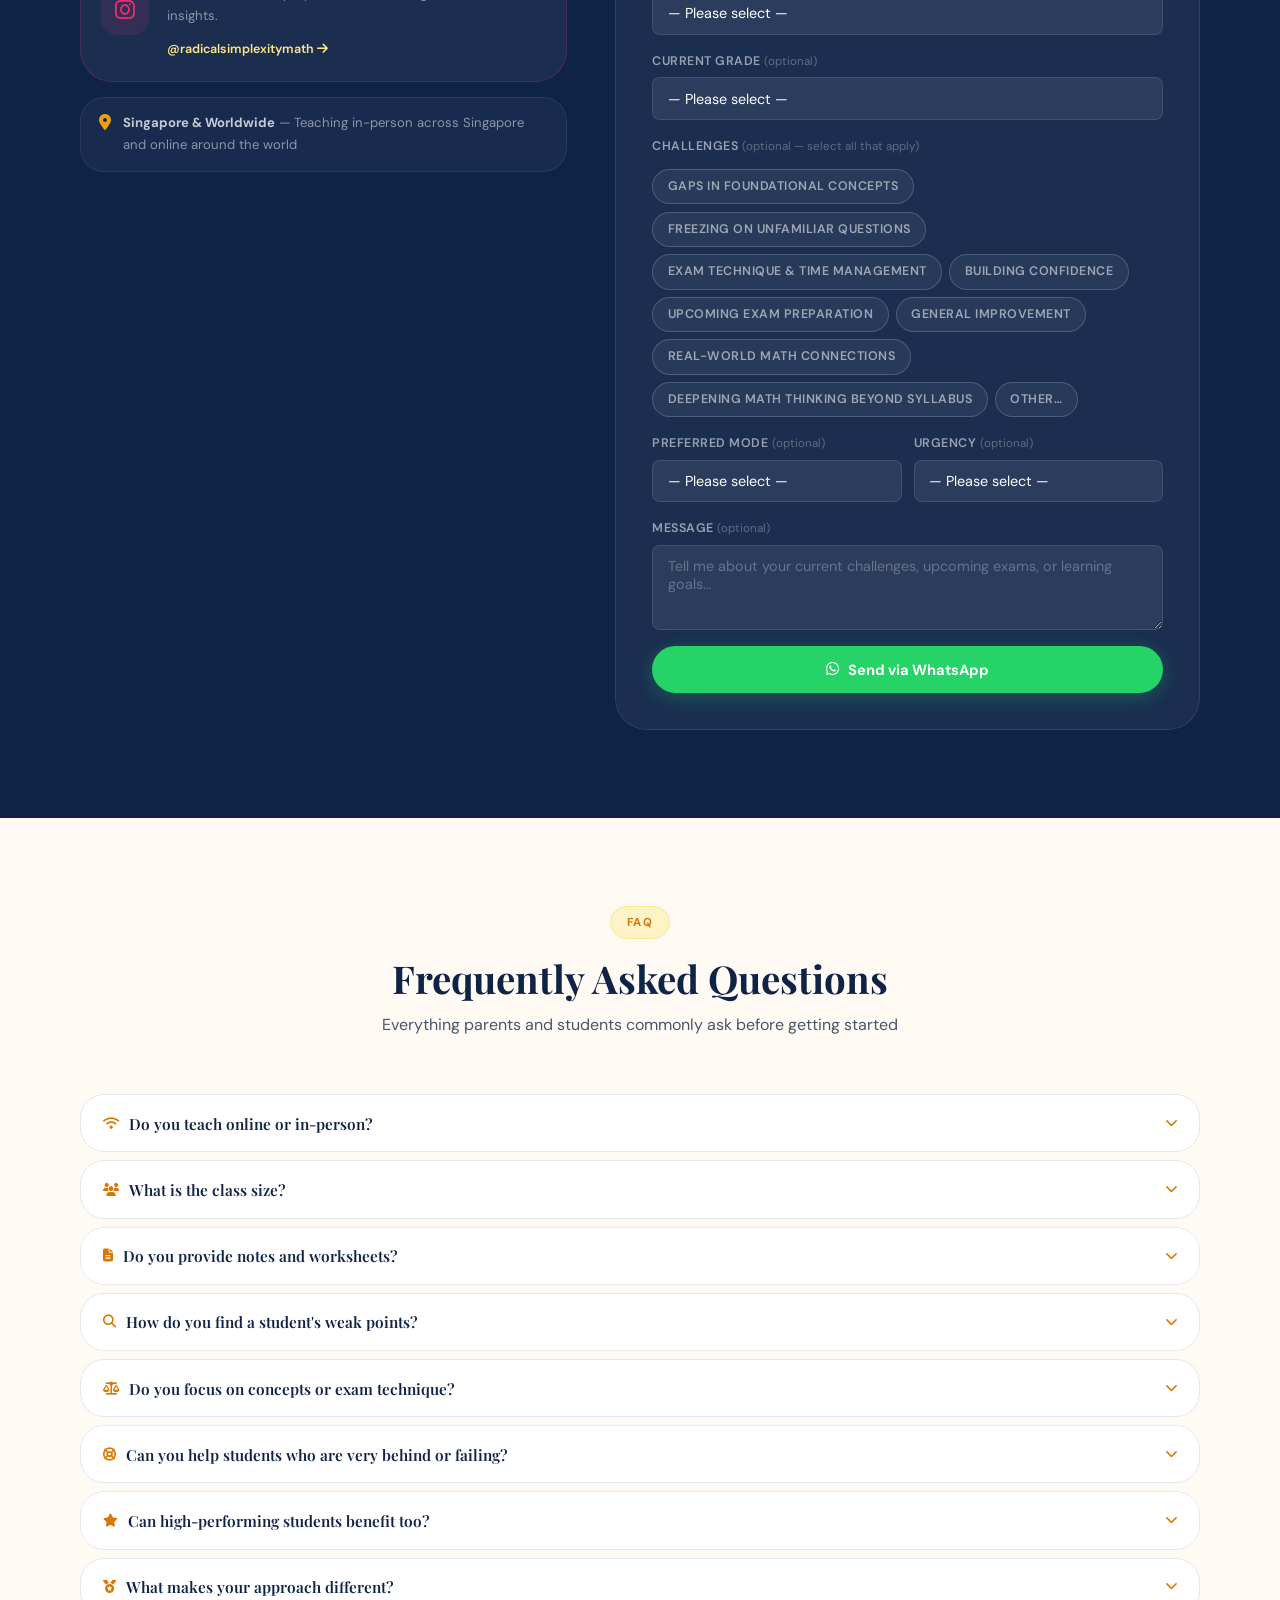
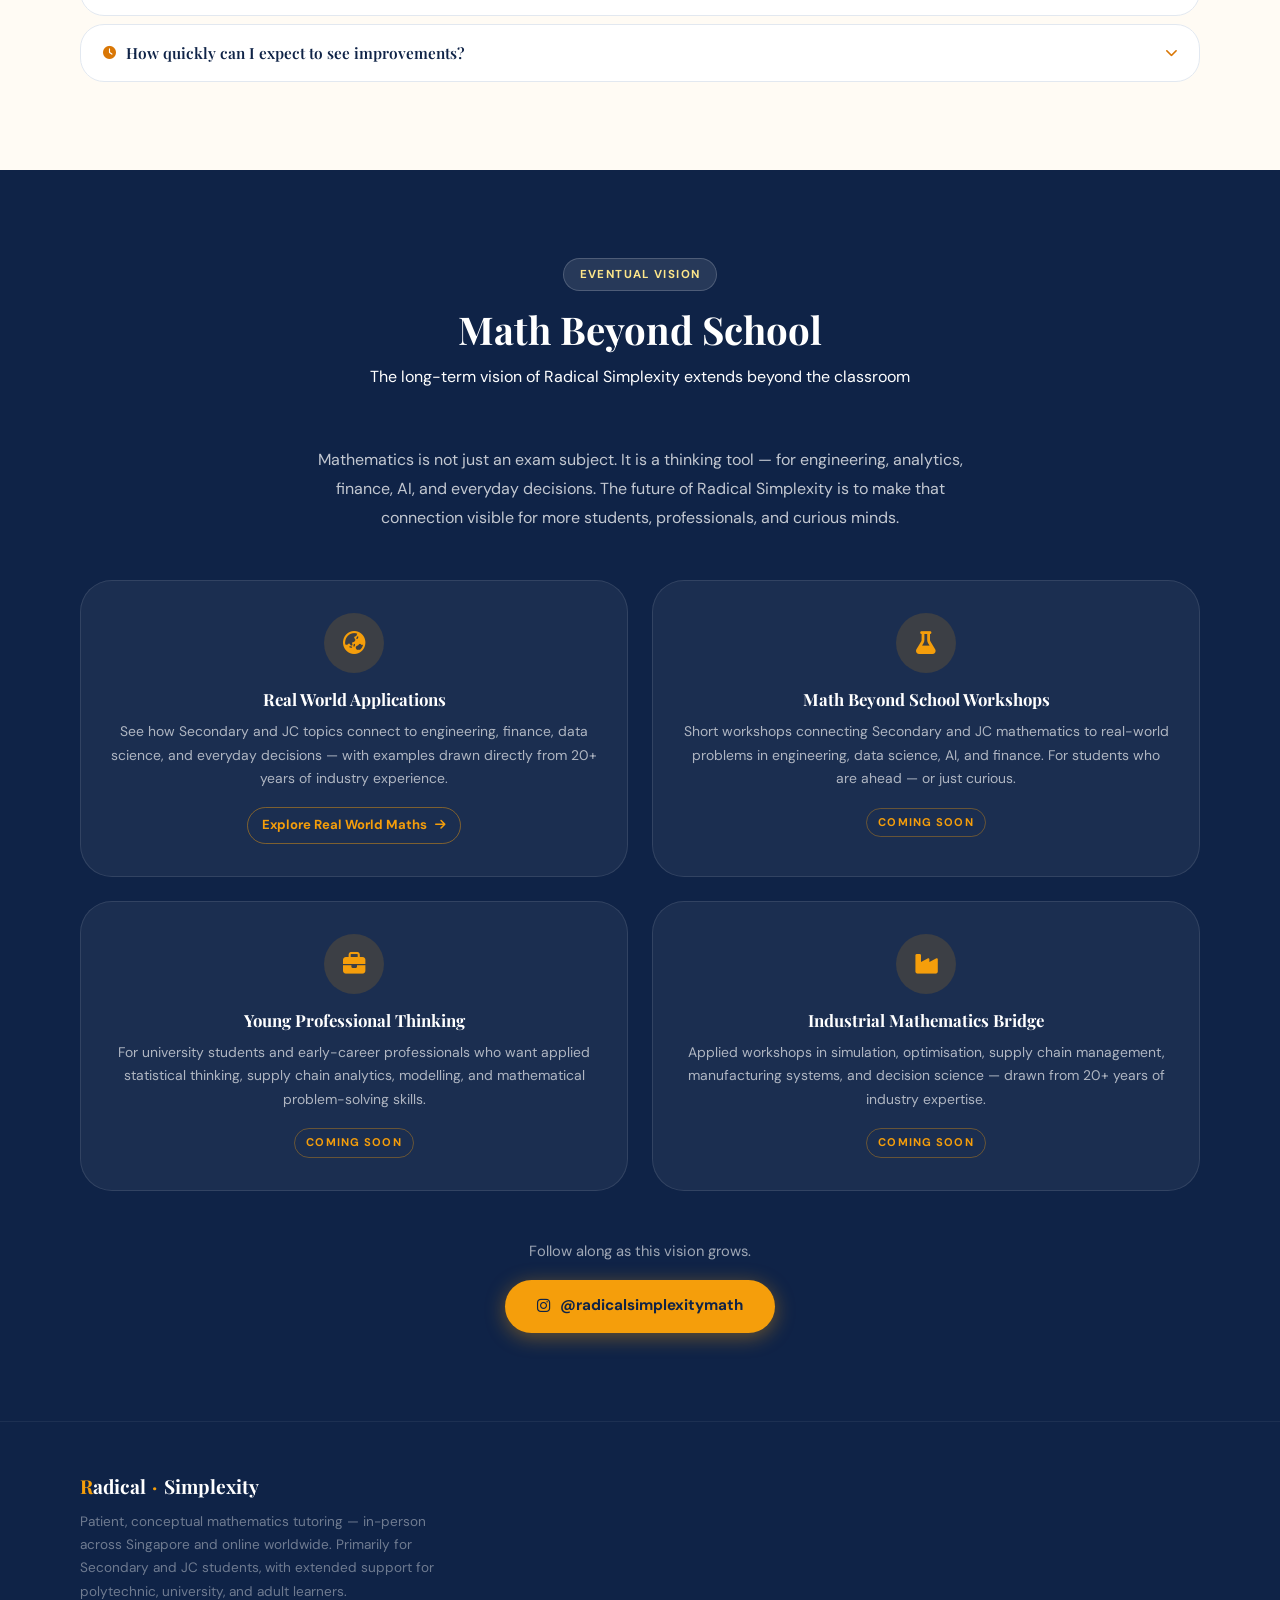
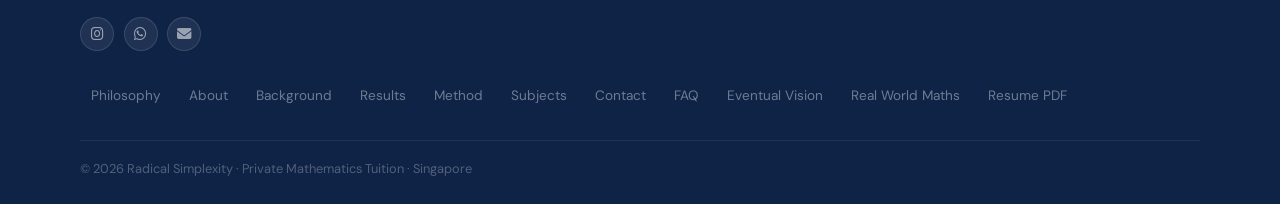
==== commit e59fb84b: "Update tutoring start year to 2003 and resume link Timeline entry updated: 2008→2003 with expanded d" ====
--- a/index.html
+++ b/index.html
@@ -101,7 +101,7 @@
         <li><a href="#method">Method</a></li>
         <li><a href="#subjects">Subjects</a></li>
         <li>
-          <a href="Input/Final_Lester_Eng_Math_Tutor.pdf" target="_blank" class="nav-resume">
+          <a href="Input/Lester_Eng_H2_Math_Resume_Final_APlus_2Page.pdf" target="_blank" class="nav-resume">
             <i class="fas fa-file-alt"></i> Resume
           </a>
         </li>
@@ -123,7 +123,7 @@
       <li><a href="#results">Results</a></li>
       <li><a href="#method">Method</a></li>
       <li><a href="#subjects">Subjects</a></li>
-      <li><a href="Input/Final_Lester_Eng_Math_Tutor.pdf" target="_blank"><i class="fas fa-file-alt"></i> Resume PDF</a></li>
+      <li><a href="Input/Lester_Eng_H2_Math_Resume_Final_APlus_2Page.pdf" target="_blank"><i class="fas fa-file-alt"></i> Resume PDF</a></li>
       <li><a href="#contact" class="mobile-cta">Get in Touch</a></li>
     </ul>
   </div>
@@ -332,9 +332,9 @@
             <div class="tl-item tl-current">
               <div class="tl-dot"><i class="fas fa-chalkboard-teacher"></i></div>
               <div class="tl-body">
-                <span class="tl-period">2008–Present</span>
+                <span class="tl-period">2003–Present</span>
                 <strong>Private Mathematics Tutor &amp; Lifelong Mentor</strong>
-                <p>Secondary · JC · Polytechnic · University · Singapore &amp; Online</p>
+                <p>Started tutoring during university years; 1-to-1 and small-group tuition for Secondary, JC, Polytechnic &amp; University Mathematics — flagship focus on JC H2 Mathematics.</p>
               </div>
             </div>
             <div class="tl-item">
@@ -539,7 +539,7 @@
             </div>
           </div>
 
-          <a href="Input/Final_Lester_Eng_Math_Tutor.pdf" target="_blank" class="btn-resume-dl">
+          <a href="Input/Lester_Eng_H2_Math_Resume_Final_APlus_2Page.pdf" target="_blank" class="btn-resume-dl">
             <i class="fas fa-file-download"></i> Download Full Resume (PDF)
           </a>
         </div>
@@ -1152,7 +1152,7 @@
         <a href="#faq">FAQ</a>
         <a href="#beyond">Eventual Vision</a>
         <a href="realworld.html">Real World Maths</a>
-        <a href="Input/Final_Lester_Eng_Math_Tutor.pdf" target="_blank">Resume PDF</a>
+        <a href="Input/Lester_Eng_H2_Math_Resume_Final_APlus_2Page.pdf" target="_blank">Resume PDF</a>
       </nav>
 
       <div class="footer-bottom">
--- a/css/styles.css
+++ b/css/styles.css
@@ -1067,3 +1067,20 @@
 @media (max-width: 480px) {
   .fg-row { grid-template-columns: 1fr; }
 }
+
+/* ===== RESPONSIVE OVERRIDES — must come after all layout rules ===== */
+@media (max-width: 900px) {
+  .tracks-row     { grid-template-columns: 1fr; }
+  .manifesto-grid { grid-template-columns: 1fr; }
+  .manifesto-img  { max-width: 340px; margin-inline: auto; }
+  .ar-row         { flex-direction: column; }
+  .nav-logo       { font-size: 1.05rem; white-space: nowrap; }
+}
+@media (max-width: 600px) {
+  .tracks-row     { grid-template-columns: 1fr; }
+  .manifesto-grid { grid-template-columns: 1fr; }
+  .manifesto-img  { max-width: 280px; margin-inline: auto; }
+}
+@media (max-width: 400px) {
+  .nav-logo { font-size: 0.9rem; }
+}
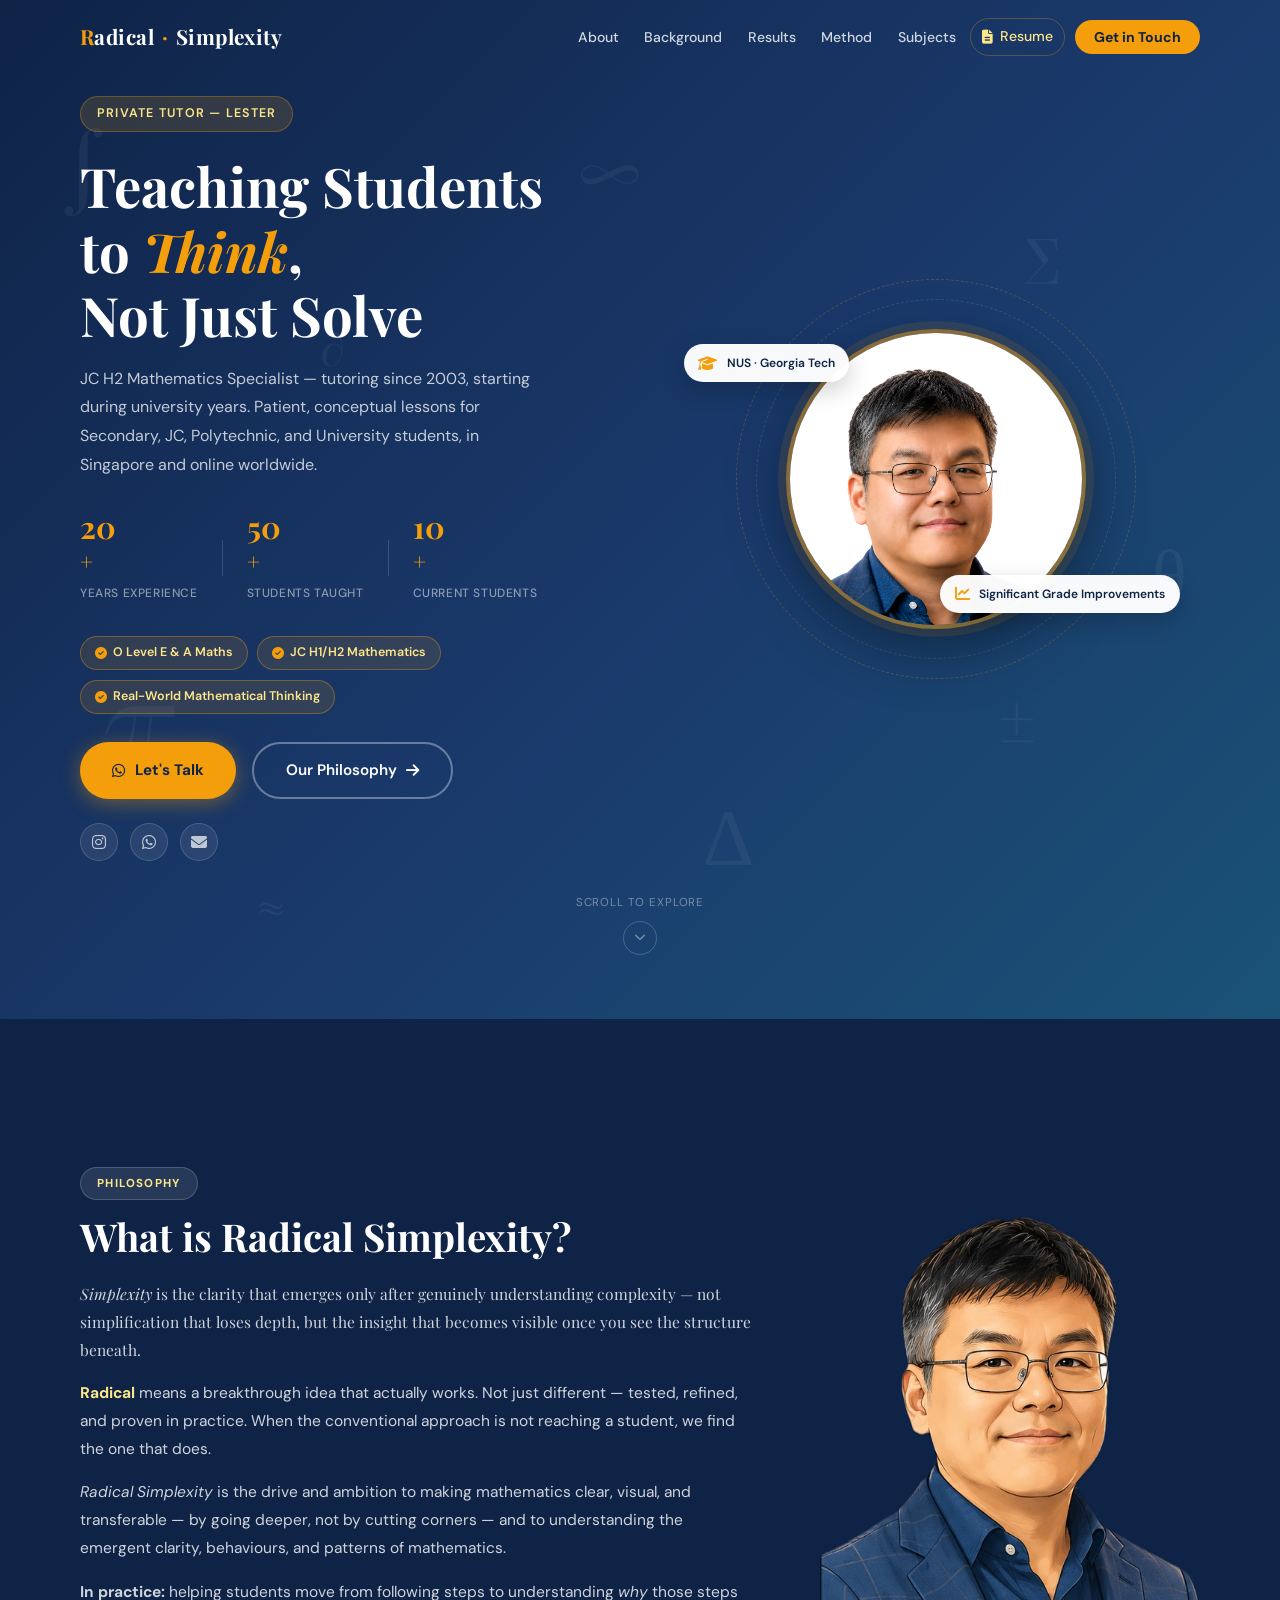
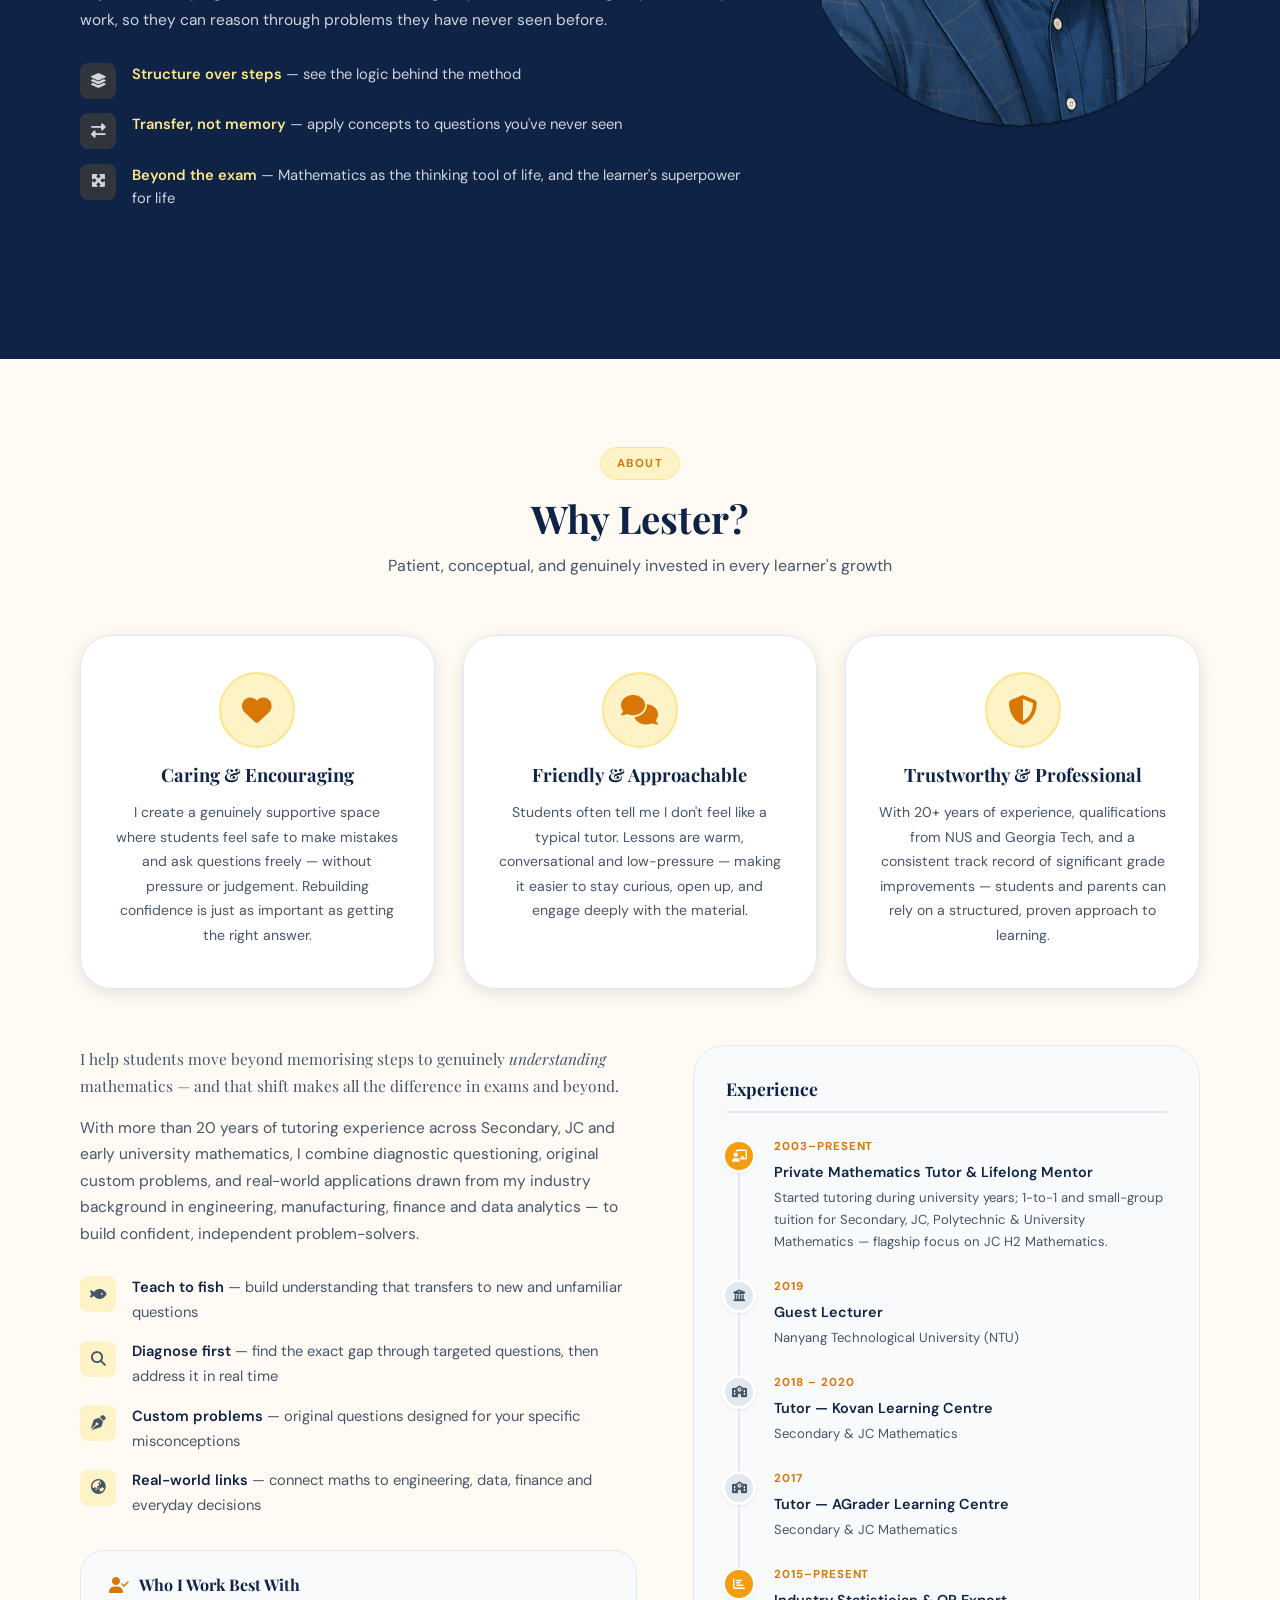
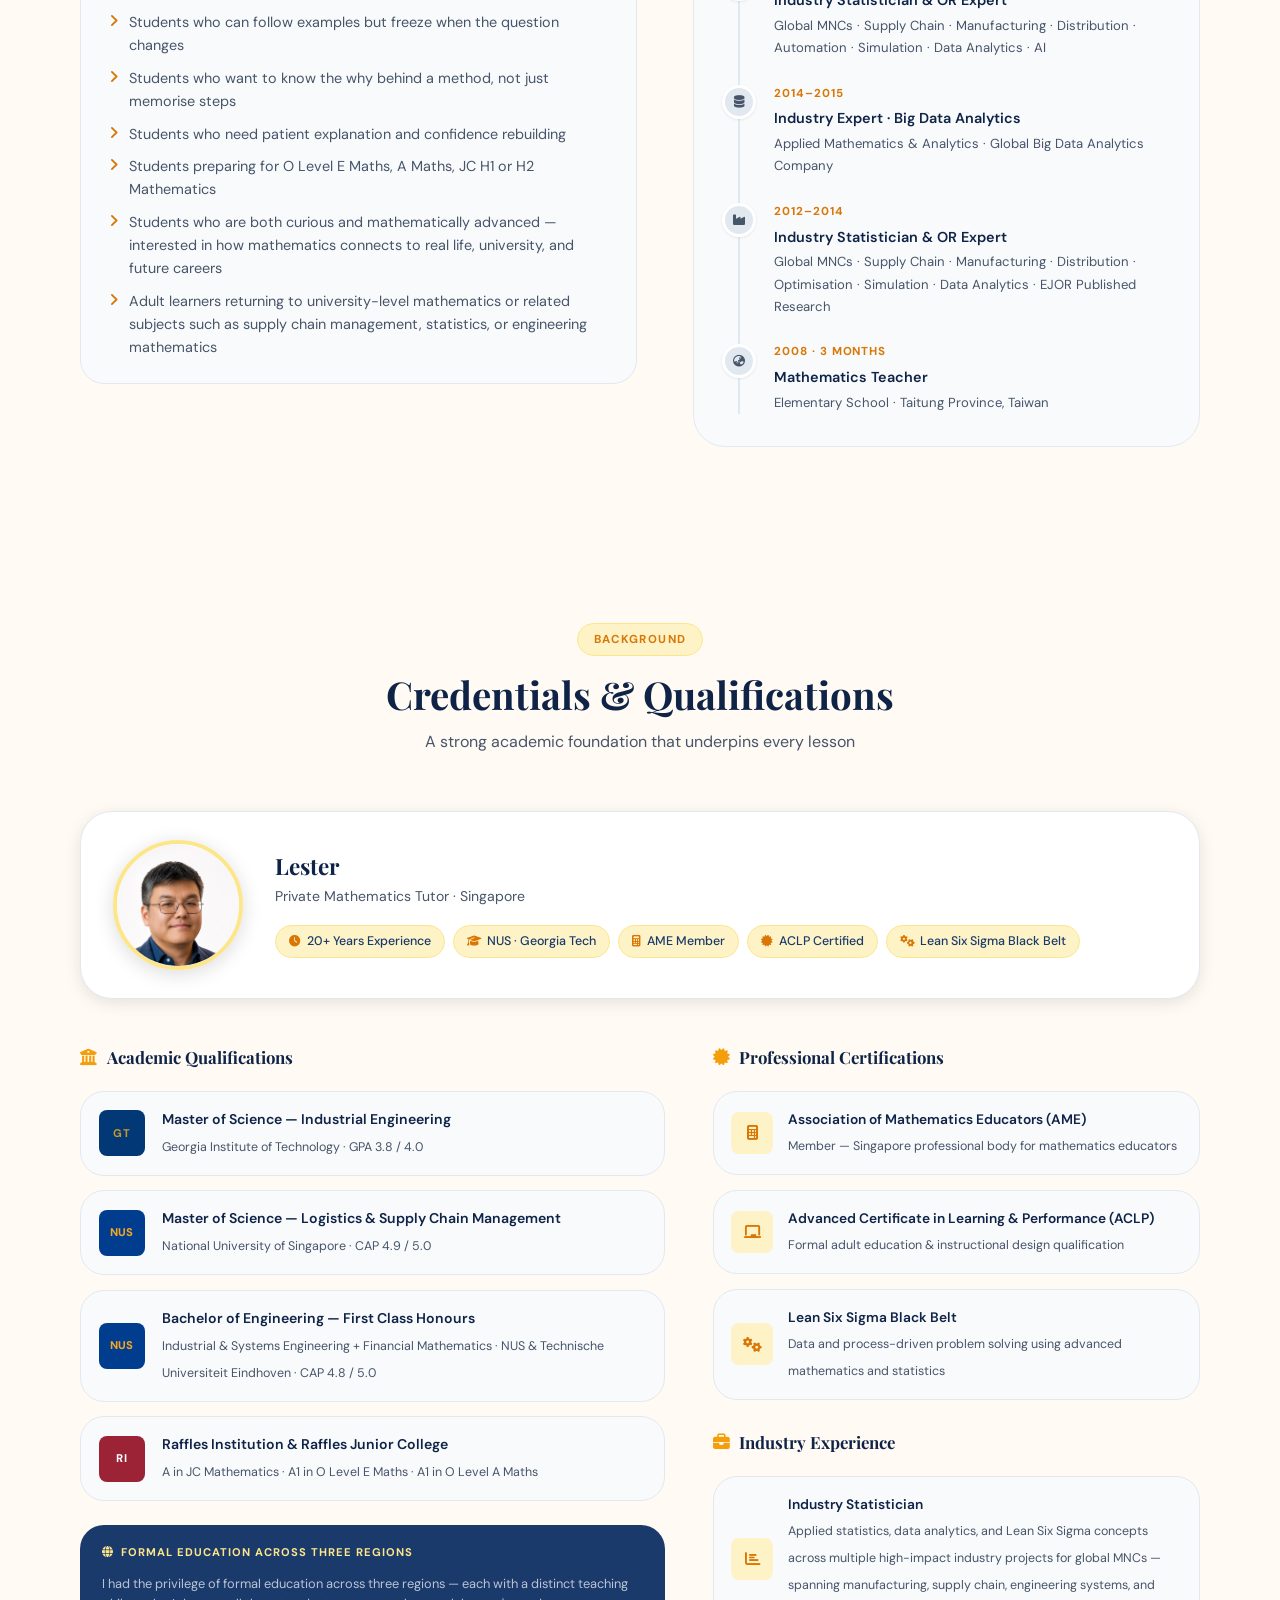
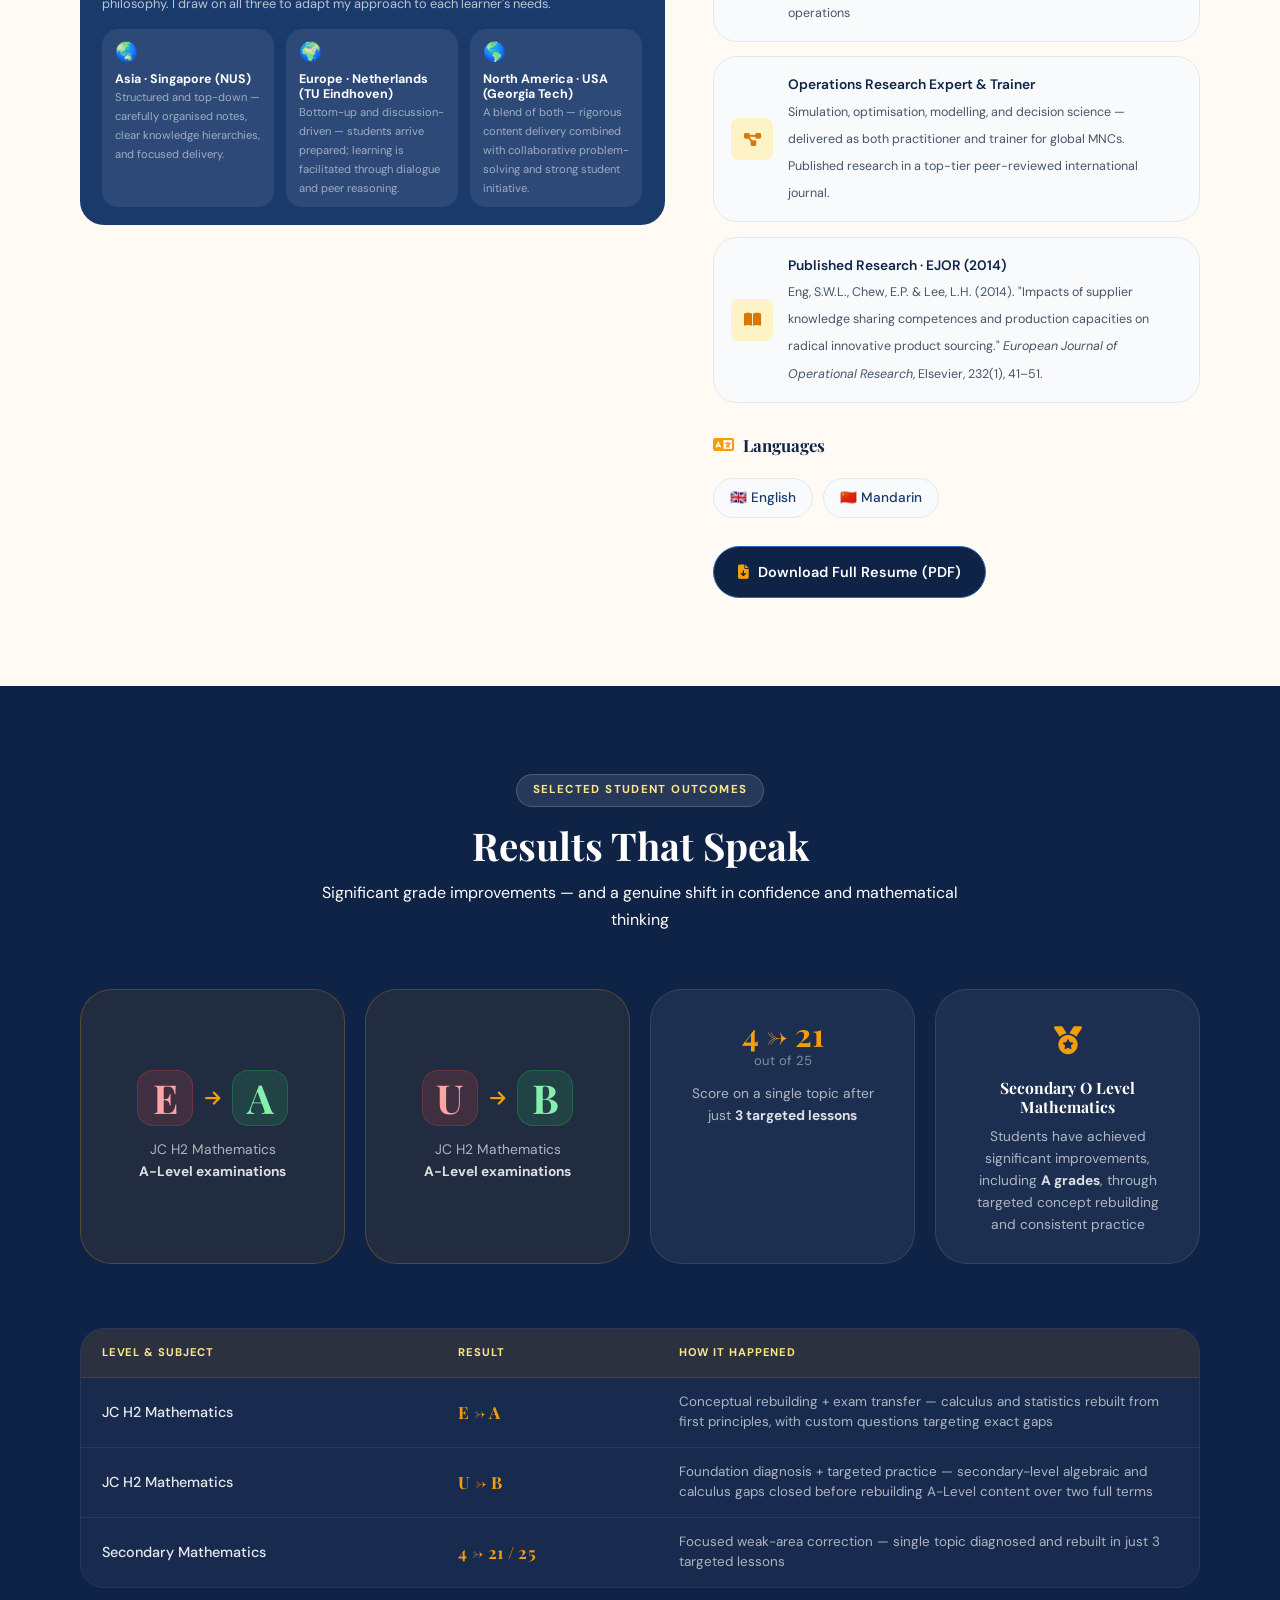
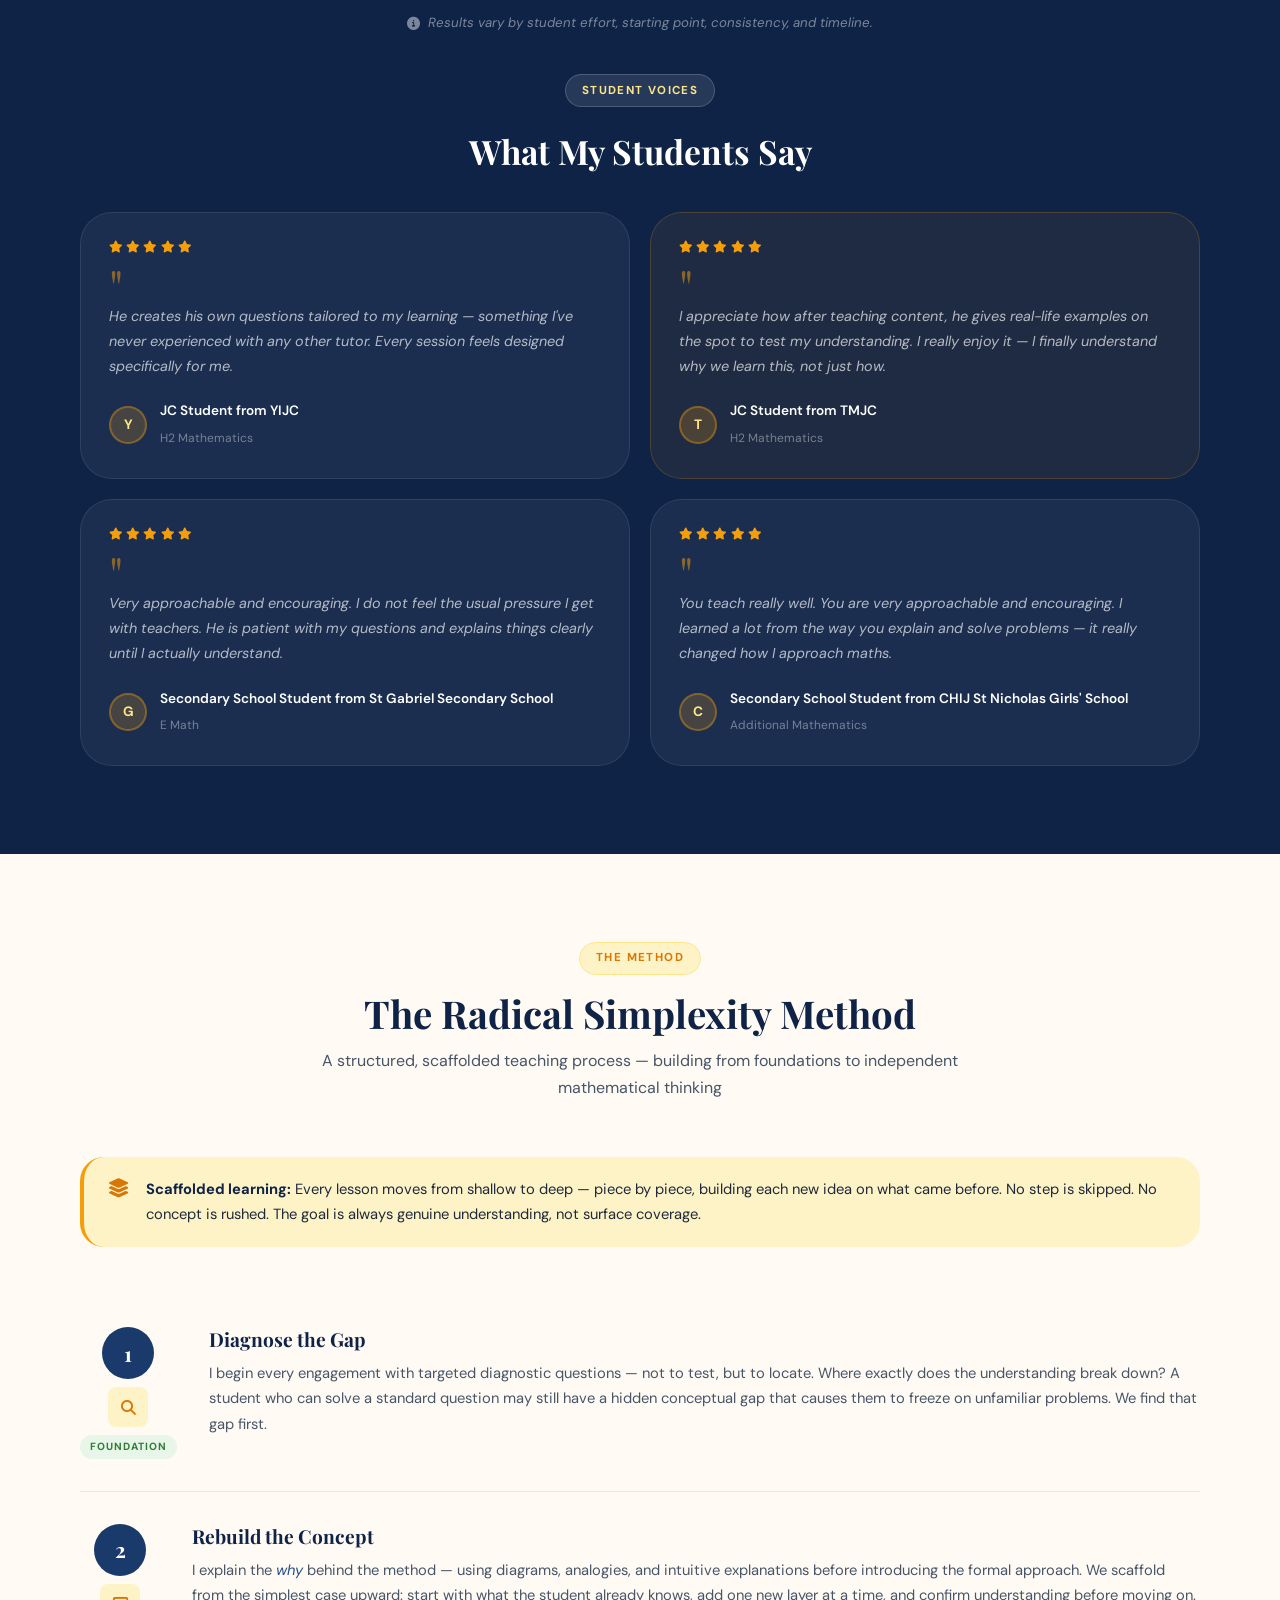
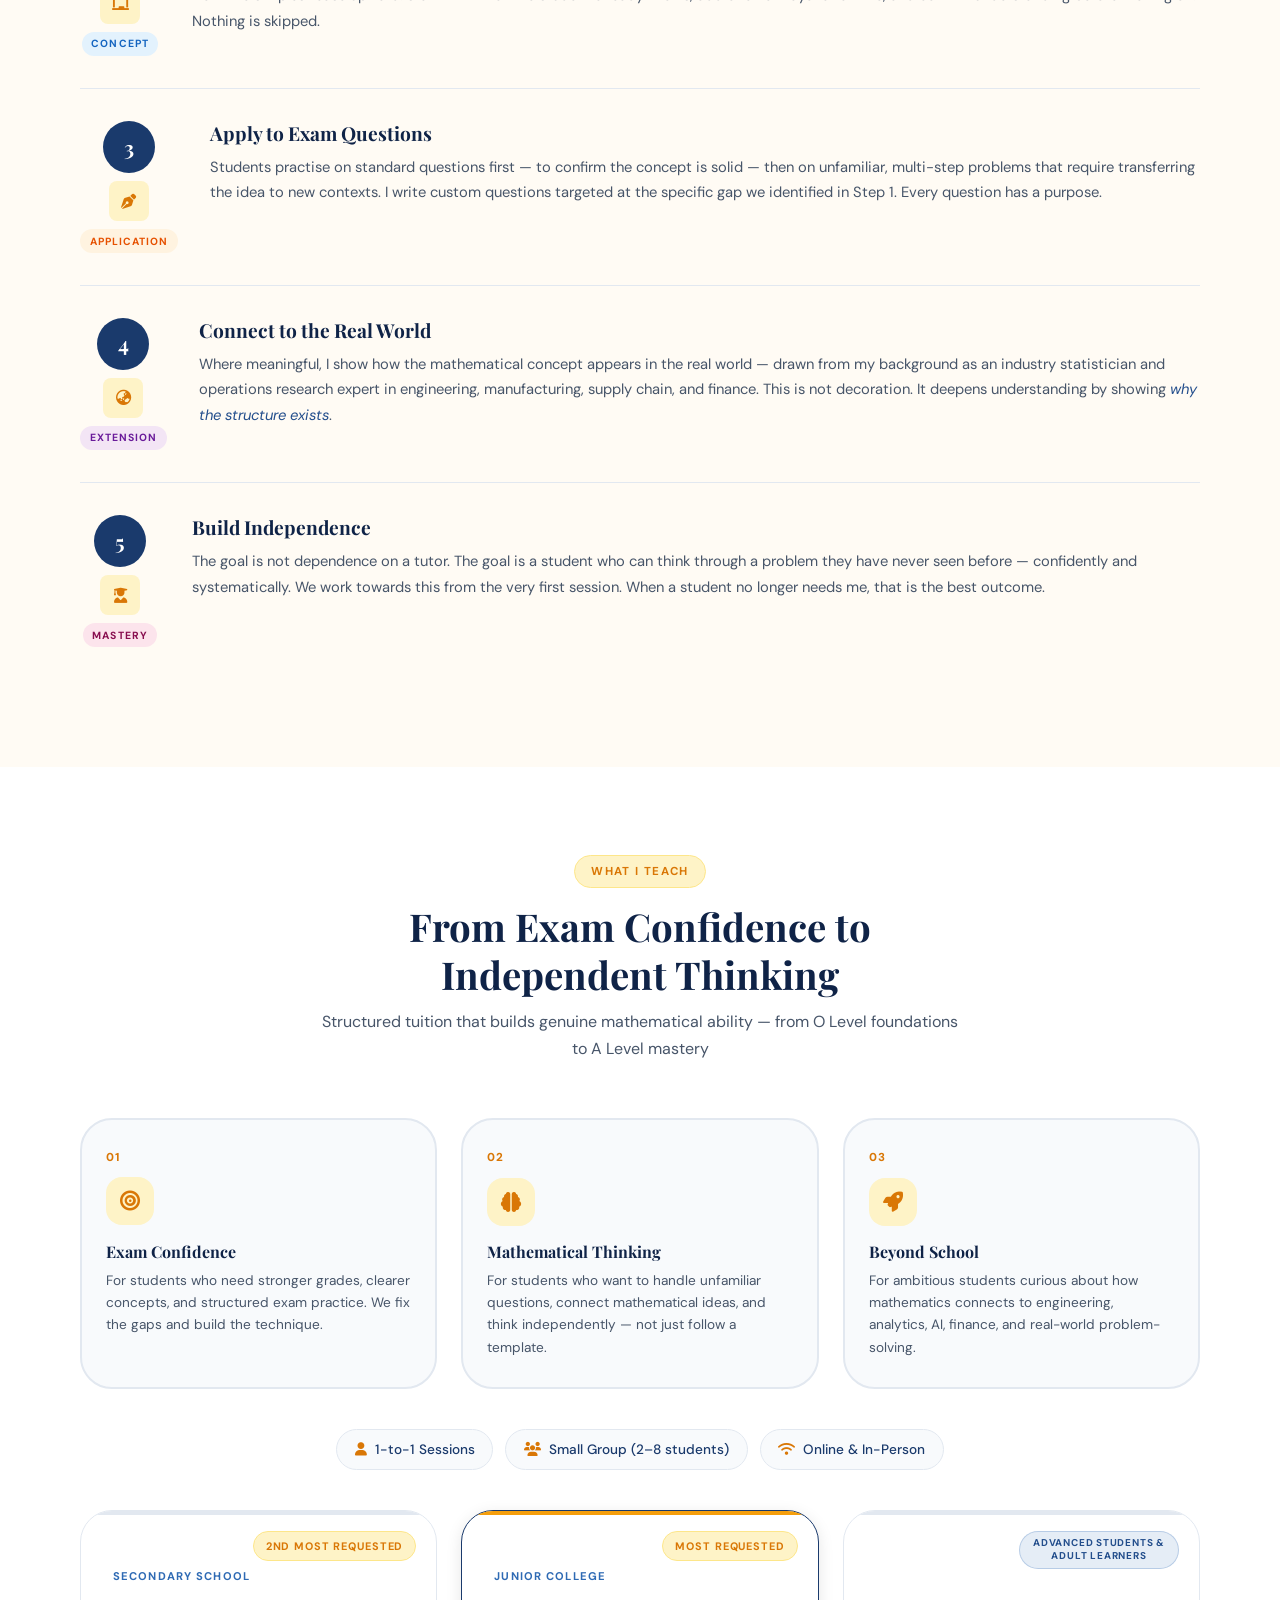
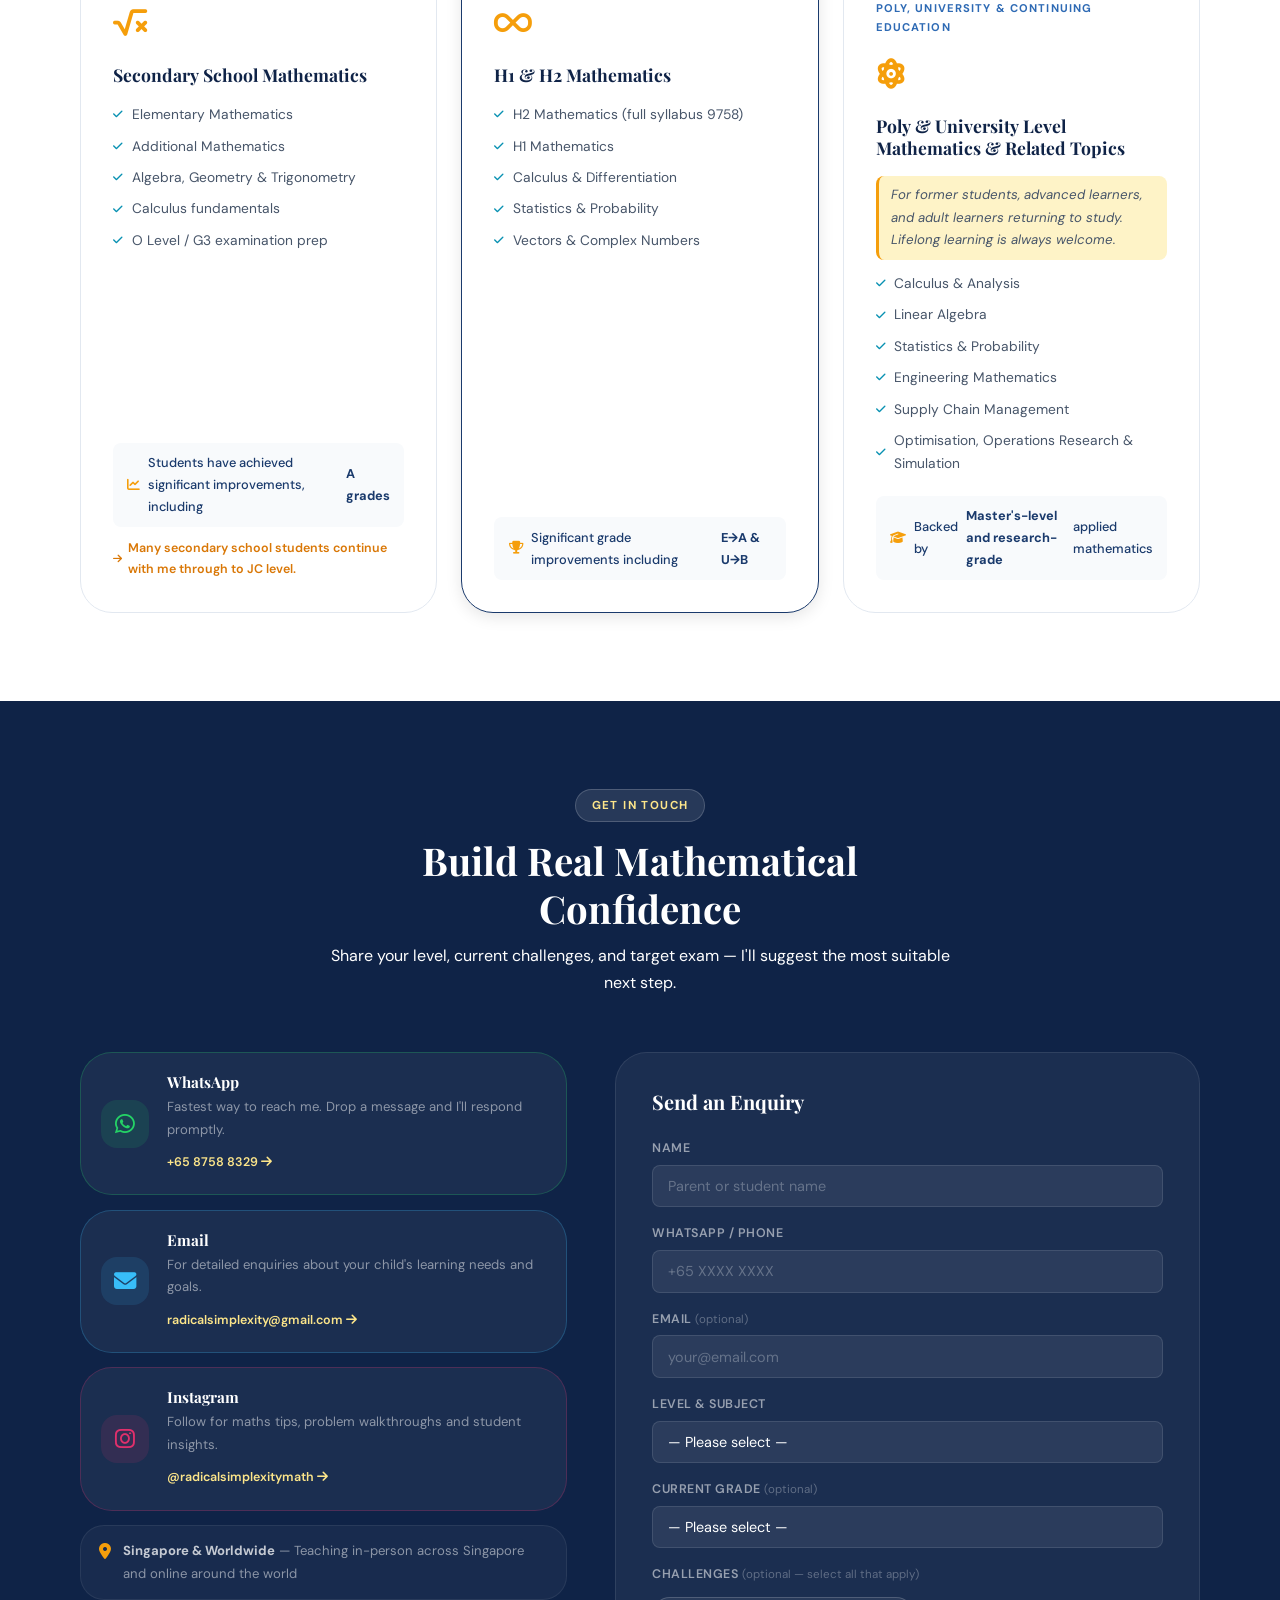
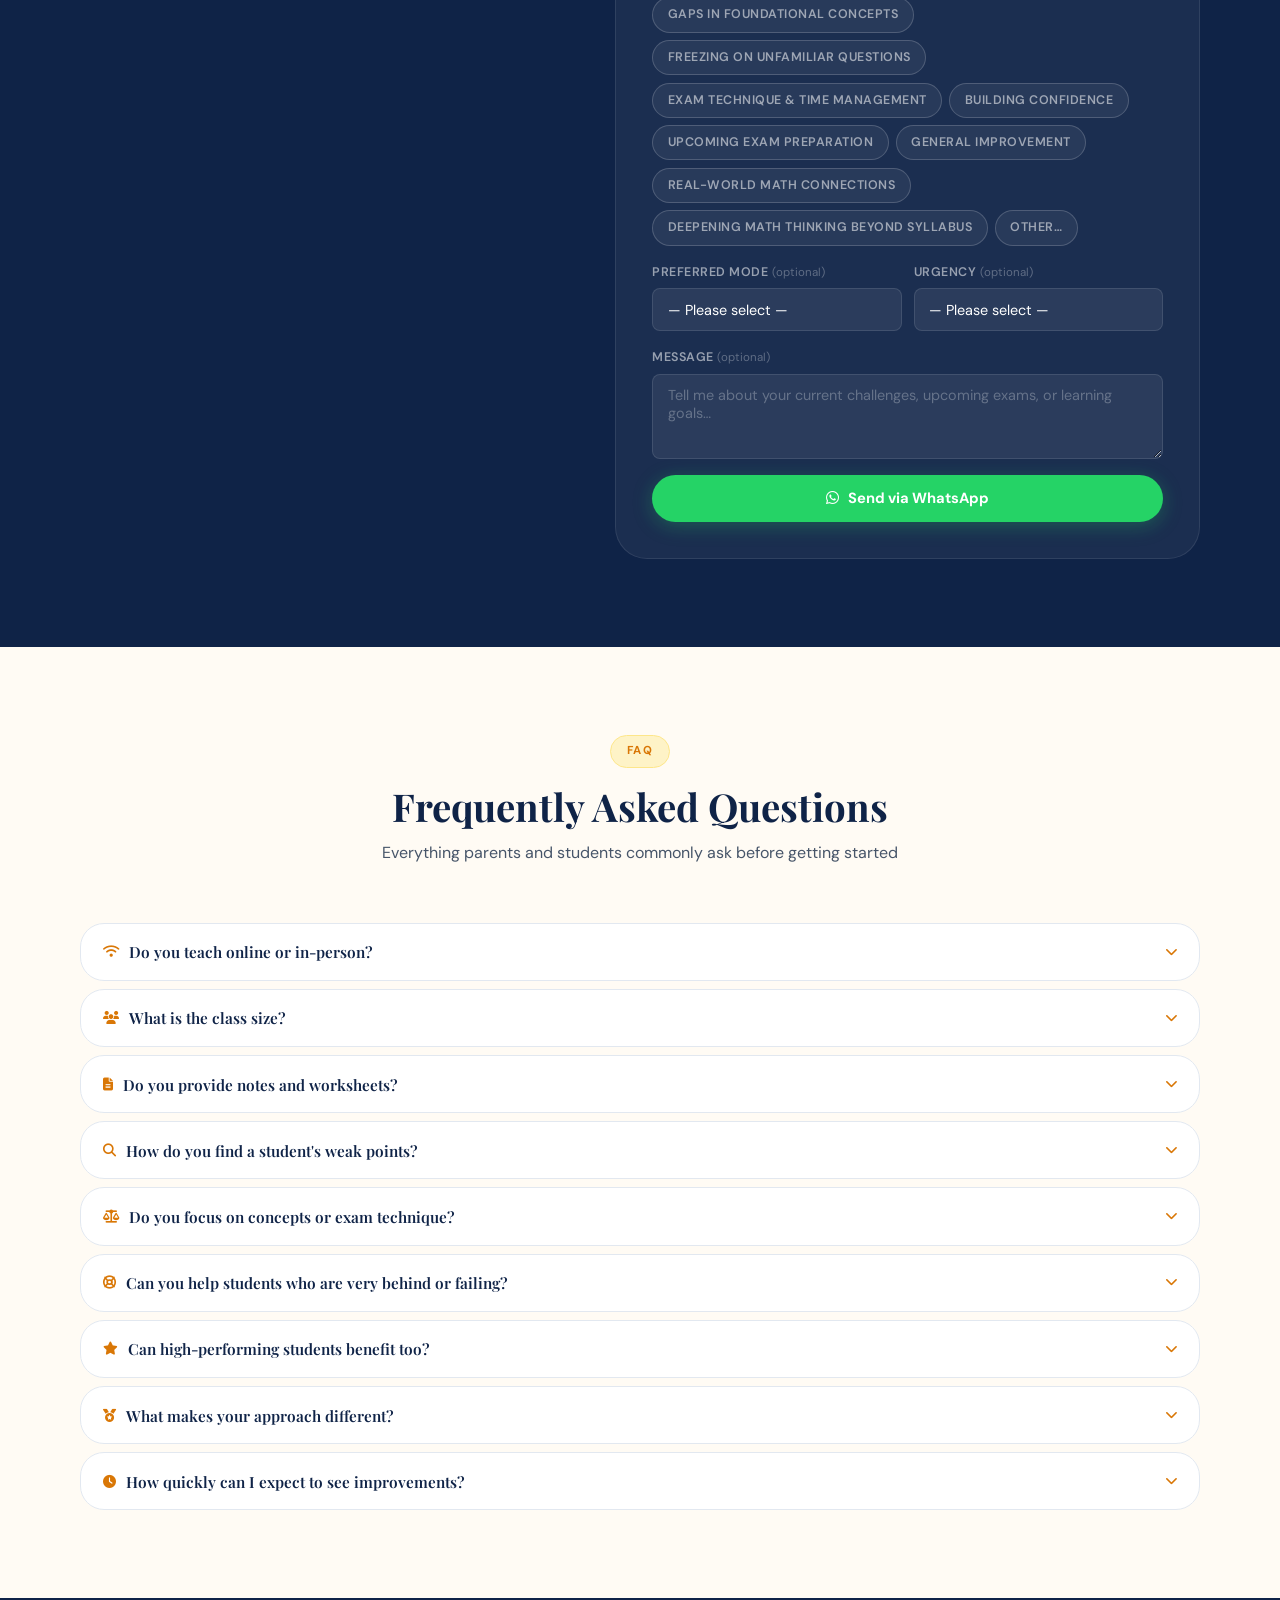
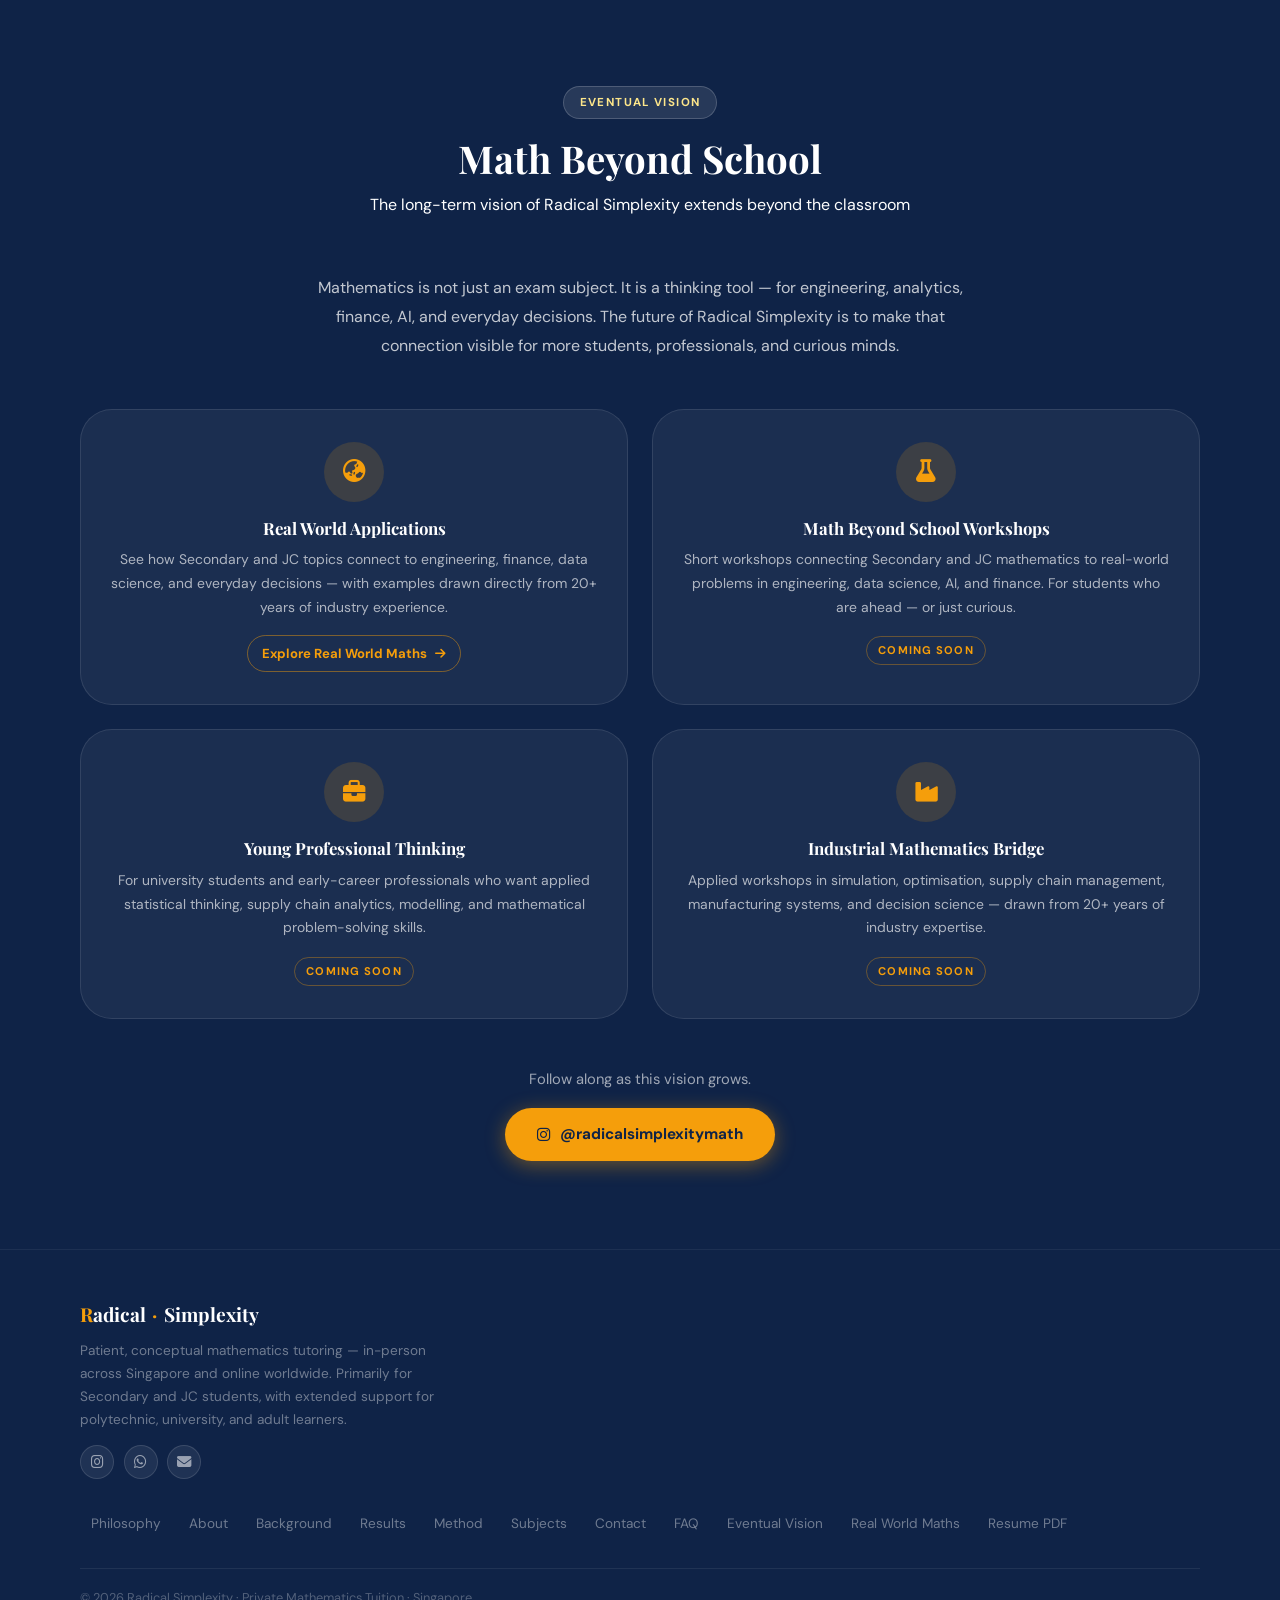
==== commit aeca39c2: "Add H2 specialist positioning, 2003 origin, compact outcomes table Hero sub-text now leads with JC H" ====
--- a/index.html
+++ b/index.html
@@ -145,7 +145,7 @@
           Teaching Students<br />to <em>Think</em>,<br />Not Just Solve
         </h1>
         <p class="hero-sub">
-          Patient, conceptual mathematics tutoring — in Singapore and online worldwide. Primarily focused on Secondary and JC students, with extended support for polytechnic, university, and adult learners.
+          JC H2 Mathematics Specialist — tutoring since 2003, starting during university years. Patient, conceptual lessons for Secondary, JC, Polytechnic, and University students, in Singapore and online worldwide.
         </p>
 
         <div class="hero-stats-row">
@@ -589,25 +589,27 @@
         </div>
       </div>
 
-      <!-- Case studies -->
-      <div class="case-studies-row" data-aos="fade-up">
-        <div class="case-study-card">
-          <div class="cs-grade">E <i class="fas fa-long-arrow-alt-right"></i> A</div>
-          <div class="cs-label">JC H2 Mathematics · A-Level</div>
-          <div class="cs-detail">
-            <div class="cs-row"><span class="cs-key">Starting point</span><span>Could follow worked examples in class but consistently froze on unfamiliar exam questions — gaps in calculus and statistics were masking a deeper conceptual misunderstanding</span></div>
-            <div class="cs-row"><span class="cs-key">Intervention</span><span>Diagnostic sessions identified specific breakdowns in integration technique and probabilistic reasoning; each concept was rebuilt from first principles with scaffolded custom questions targeting the exact gap</span></div>
-            <div class="cs-row cs-outcome"><span class="cs-key">Outcome</span><span>Improved from E to A at A-Level H2 Mathematics</span></div>
-          </div>
-        </div>
-        <div class="case-study-card">
-          <div class="cs-grade">U <i class="fas fa-long-arrow-alt-right"></i> B</div>
-          <div class="cs-label">JC H2 Mathematics · A-Level</div>
-          <div class="cs-detail">
-            <div class="cs-row"><span class="cs-key">Starting point</span><span>Did not study Additional Mathematics at secondary level — significant gaps in both algebraic manipulation and calculus fundamentals, with minimal marks across most H2 topics and very low confidence</span></div>
-            <div class="cs-row"><span class="cs-key">Intervention</span><span>Rebuilt algebraic and calculus fluency from secondary-level foundations, then developed a structured approach to reading and breaking down exam questions — sustained over two full terms of consistent weekly sessions</span></div>
-            <div class="cs-row cs-outcome"><span class="cs-key">Outcome</span><span>Improved from U to B at A-Level H2 Mathematics</span></div>
-          </div>
+      <!-- Outcomes table -->
+      <div class="outcomes-table" data-aos="fade-up">
+        <div class="ot-row ot-header">
+          <span>Level &amp; Subject</span>
+          <span>Result</span>
+          <span>How It Happened</span>
+        </div>
+        <div class="ot-row">
+          <span class="ot-level">JC H2 Mathematics</span>
+          <span class="ot-grade">E → A</span>
+          <span class="ot-how">Conceptual rebuilding + exam transfer — calculus and statistics rebuilt from first principles, with custom questions targeting exact gaps</span>
+        </div>
+        <div class="ot-row">
+          <span class="ot-level">JC H2 Mathematics</span>
+          <span class="ot-grade">U → B</span>
+          <span class="ot-how">Foundation diagnosis + targeted practice — secondary-level algebraic and calculus gaps closed before rebuilding A-Level content over two full terms</span>
+        </div>
+        <div class="ot-row">
+          <span class="ot-level">Secondary Mathematics</span>
+          <span class="ot-grade">4 → 21 / 25</span>
+          <span class="ot-how">Focused weak-area correction — single topic diagnosed and rebuilt in just 3 targeted lessons</span>
         </div>
       </div>
 
--- a/css/styles.css
+++ b/css/styles.css
@@ -1068,6 +1068,37 @@
   .fg-row { grid-template-columns: 1fr; }
 }
 
+/* ===== OUTCOMES TABLE ===== */
+.outcomes-table {
+  margin: 2rem 0 1.5rem;
+  border-radius: var(--r-lg);
+  overflow: hidden;
+  border: 1px solid rgba(255,255,255,.1);
+}
+.ot-row {
+  display: grid;
+  grid-template-columns: 1.5fr 0.9fr 2.2fr;
+  gap: 1rem;
+  padding: .9rem 1.3rem;
+  align-items: center;
+  border-bottom: 1px solid rgba(255,255,255,.07);
+  transition: background var(--tr);
+}
+.ot-row:last-child { border-bottom: none; }
+.ot-header {
+  background: rgba(245,158,11,.12);
+  font-size: .7rem; font-weight: 700; letter-spacing: .08em;
+  text-transform: uppercase; color: var(--amber-light);
+}
+.ot-row:not(.ot-header) { background: rgba(255,255,255,.04); }
+.ot-row:not(.ot-header):hover { background: rgba(255,255,255,.08); }
+.ot-level { color: rgba(255,255,255,.9); font-weight: 500; font-size: .9rem; }
+.ot-grade {
+  color: var(--amber); font-weight: 700; font-size: 1.05rem;
+  font-family: var(--font-serif); letter-spacing: .02em;
+}
+.ot-how { color: rgba(255,255,255,.65); font-size: .84rem; line-height: 1.5; }
+
 /* ===== RESPONSIVE OVERRIDES — must come after all layout rules ===== */
 @media (max-width: 900px) {
   .tracks-row     { grid-template-columns: 1fr; }
@@ -1080,6 +1111,9 @@
   .tracks-row     { grid-template-columns: 1fr; }
   .manifesto-grid { grid-template-columns: 1fr; }
   .manifesto-img  { max-width: 280px; margin-inline: auto; }
+  .ot-row         { grid-template-columns: 1fr; gap: .3rem; padding: .85rem 1rem; }
+  .ot-header      { display: none; }
+  .ot-grade       { font-size: 1.15rem; }
 }
 @media (max-width: 400px) {
   .nav-logo { font-size: 0.9rem; }
